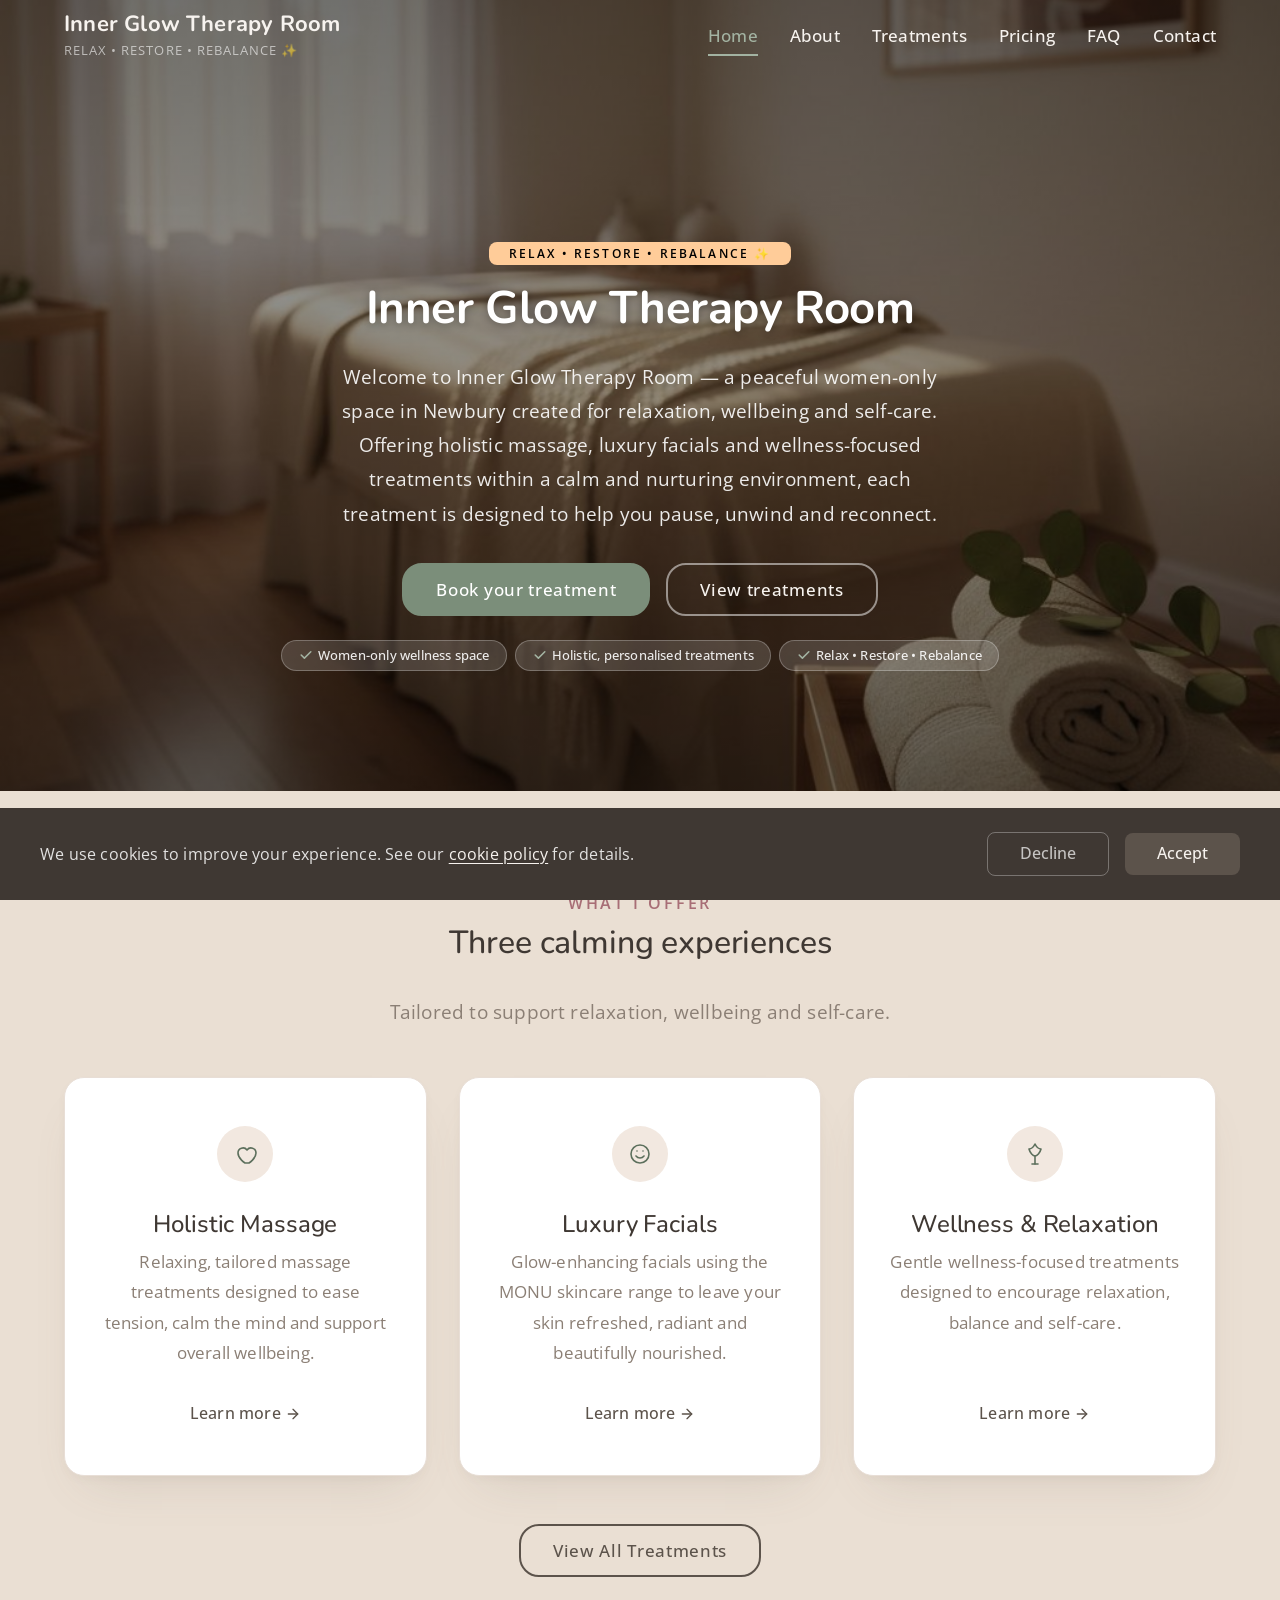
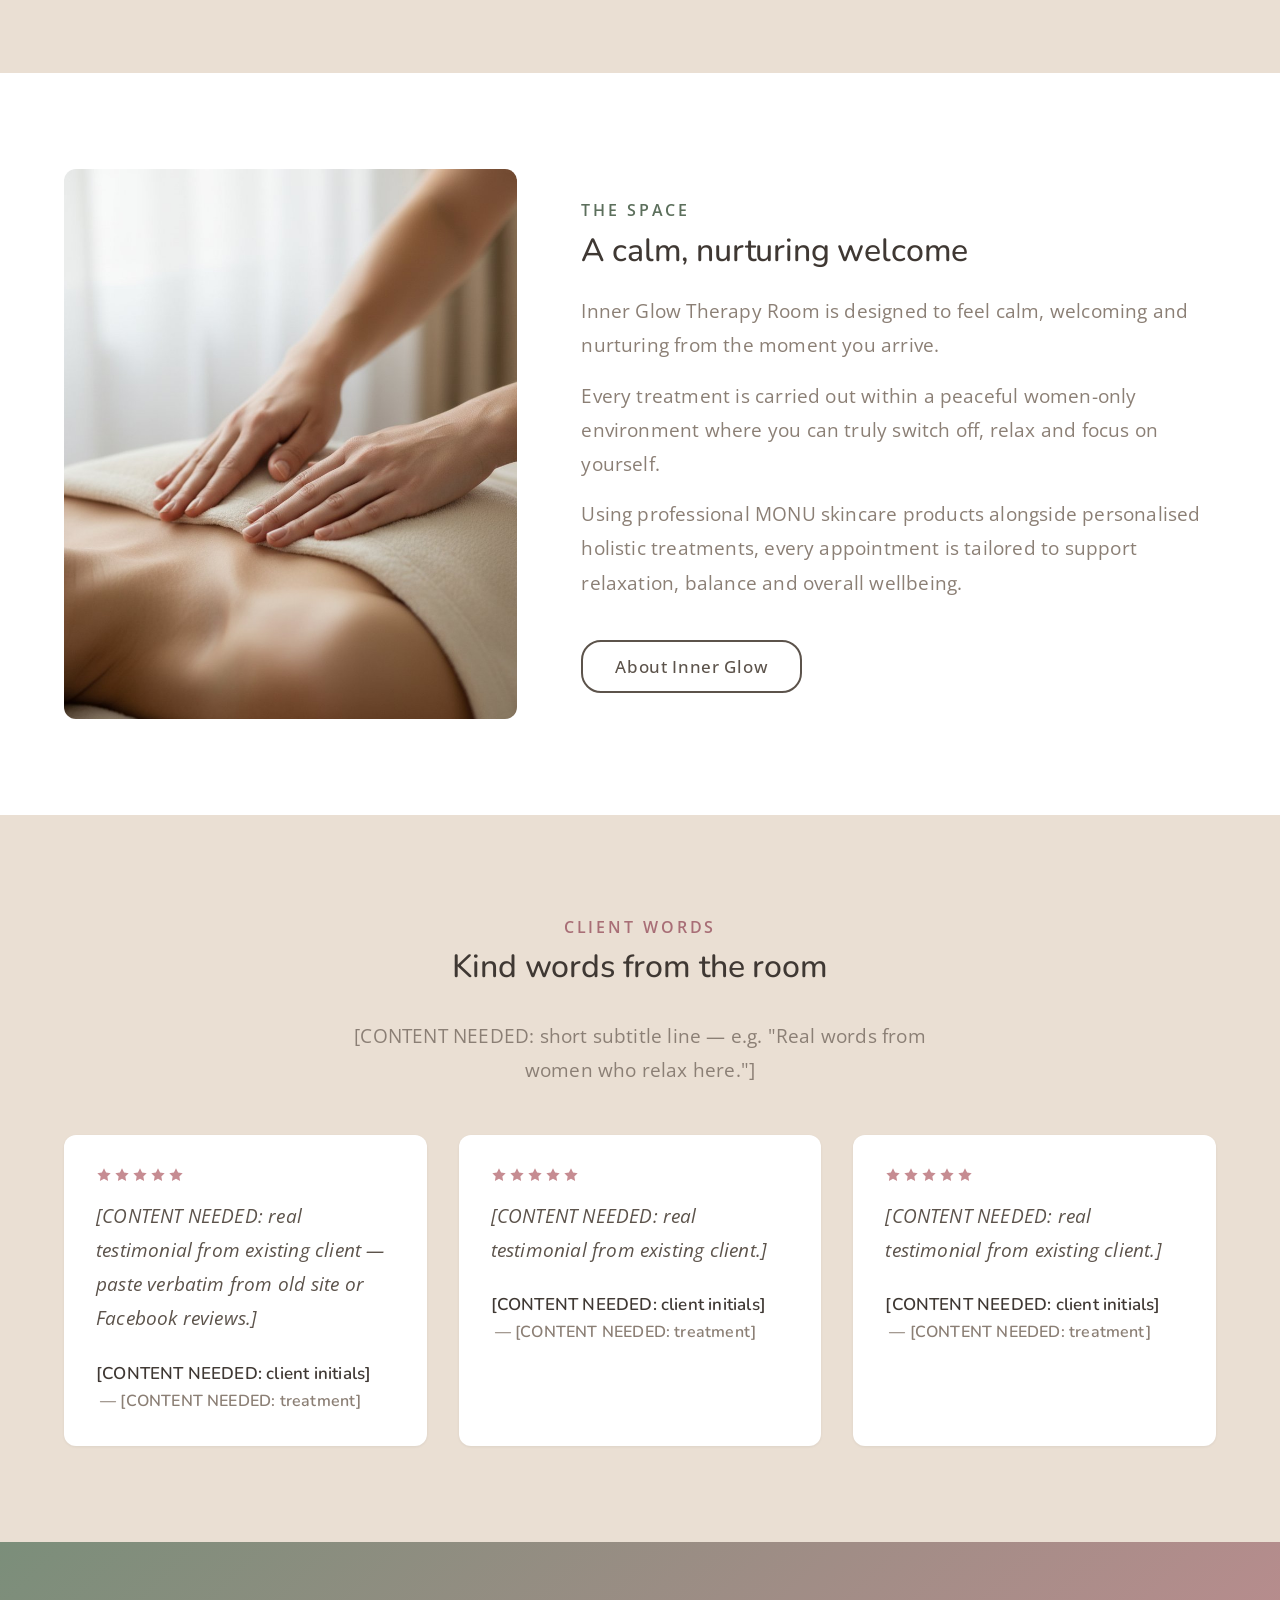
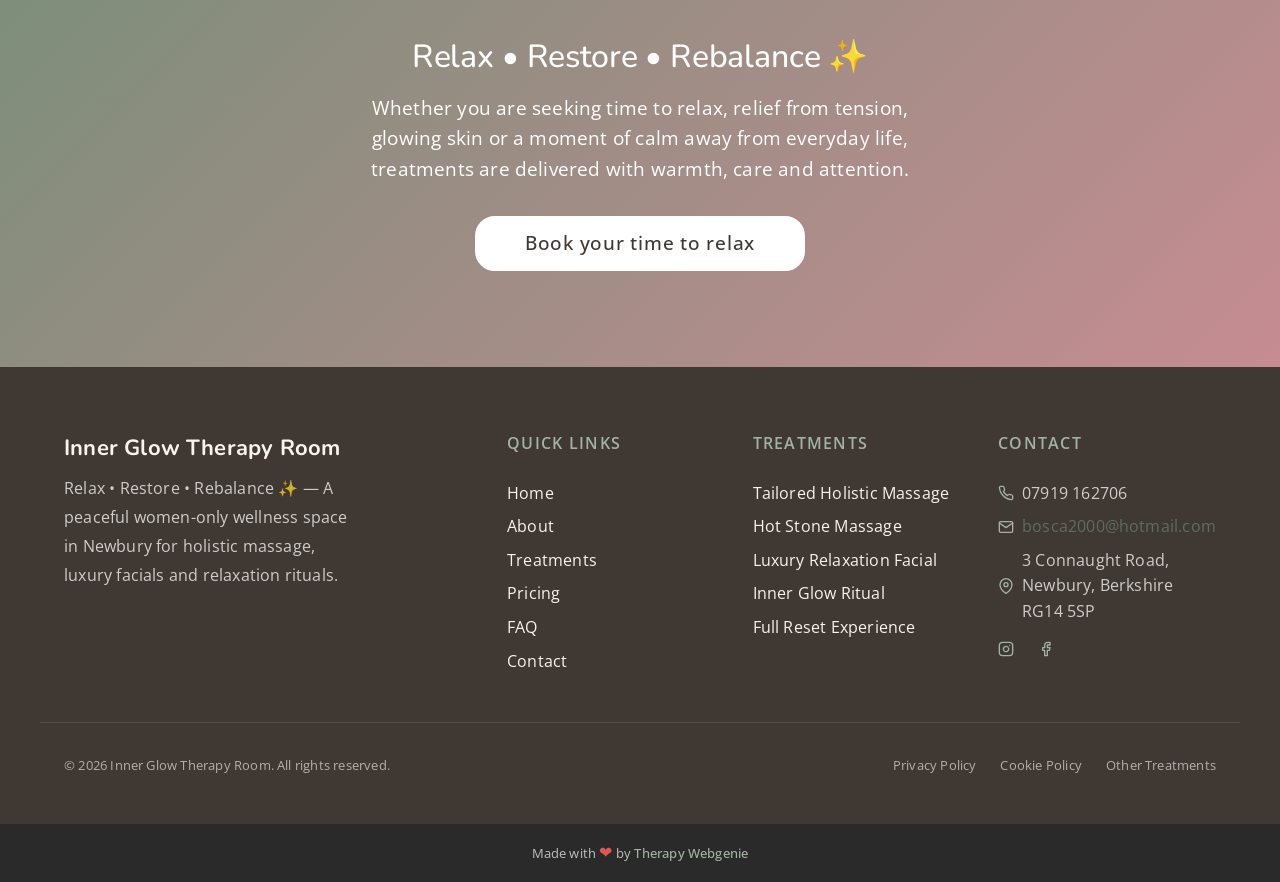
==== index.html @ 9a3a23dc "SEO: real favicon (96px) + Google search-thumbnail signals - images/favicon.png + apple-touch-icon.p" ====
<!DOCTYPE html>
<html lang="en">
<head>
  <meta charset="UTF-8">
  <meta name="viewport" content="width=device-width, initial-scale=1.0">
  <meta name="description" content="Inner Glow Therapy Room — a peaceful women-only space in Newbury for holistic massage, luxury facials and wellness-focused treatments. Relax • Restore • Rebalance.">
  <meta name="robots" content="max-image-preview:large">
  <meta name="author" content="Inner Glow Therapy Room">
  <title>Inner Glow Therapy Room — Newbury</title>
  <link rel="canonical" href="https://innerglowtherapyroom.com/">
  <meta property="og:type" content="website">
  <meta property="og:url" content="https://innerglowtherapyroom.com/">
  <meta property="og:title" content="Inner Glow Therapy Room — Newbury">
  <meta property="og:description" content="A peaceful women-only space in Newbury for holistic massage, luxury facials and wellness-focused treatments.">
  <meta property="og:image" content="https://innerglowtherapyroom.com/images/about-portrait.jpg">
  <meta name="twitter:card" content="summary_large_image">
  <meta name="twitter:title" content="Inner Glow Therapy Room — Newbury">
  <meta name="twitter:description" content="A peaceful women-only space in Newbury for holistic massage, luxury facials and wellness-focused treatments.">
  <meta name="twitter:image" content="https://innerglowtherapyroom.com/images/about-portrait.jpg">
  <link rel="preconnect" href="https://fonts.googleapis.com">
  <link rel="preconnect" href="https://fonts.gstatic.com" crossorigin>
  <link rel="icon" href="images/favicon.png" type="image/png" sizes="96x96">
  <link rel="apple-touch-icon" href="images/apple-touch-icon.png">
  <link rel="stylesheet" href="css/base.css">
  <link rel="stylesheet" href="css/components.css">
  <link rel="stylesheet" href="css/theme.css">
  <!-- PROFILE:schema -->
  <script type="application/ld+json">
  {
    "@context": "https://schema.org",
    "@type": "LocalBusiness",
    "name": "Inner Glow Therapy Room",
    "description": "A peaceful women-only space in Newbury for holistic massage, luxury facials and wellness-focused treatments.",
    "url": "https://innerglowtherapyroom.com",
    "telephone": "07919162706",
    "email": "bosca2000@hotmail.com",
    "address": {
      "@type": "PostalAddress",
      "streetAddress": "3 Connaught Road",
      "addressLocality": "Newbury",
      "addressRegion": "Berkshire",
      "postalCode": "RG14 5SP",
      "addressCountry": "GB"
    },
    "openingHours": [
      "Tu 16:00-20:00",
      "Th 09:15-20:00",
      "Fr 09:15-16:00",
      "Sa 09:30-17:00"
    ],
    "image": "https://innerglowtherapyroom.com/images/hero.jpg",
    "priceRange": "£££"
  }
  </script>
  <!-- /PROFILE:schema -->
  <script type="application/ld+json">
  {
    "@context": "https://schema.org",
    "@type": "WebPage",
    "url": "https://innerglowtherapyroom.com/",
    "primaryImageOfPage": {
      "@type": "ImageObject",
      "contentUrl": "https://innerglowtherapyroom.com/images/about-portrait.jpg",
      "width": 896,
      "height": 1200,
      "caption": "Josie, Massage Therapist"
    },
    "mainEntity": {
      "@type": "Person",
      "name": "Josie",
      "jobTitle": "Massage Therapist",
      "image": "https://innerglowtherapyroom.com/images/about-portrait.jpg",
      "worksFor": {
        "@type": "LocalBusiness",
        "name": "Inner Glow Therapy Room",
        "url": "https://innerglowtherapyroom.com"
      }
    }
  }
  </script>
</head>
<body>
  <a href="#main" class="skip-link">Skip to main content</a>
  <!-- SECTION: nav -->
  <nav class="nav nav--transparent nav--transparent-dark" style="--nav-transparent-bg: transparent; border-bottom: none;" role="navigation" aria-label="Main navigation">
    <div class="container nav__inner">
      <a href="index.html" class="nav__brand">
        <!-- PROFILE:logo --><!-- /PROFILE:logo -->
        <span class="nav__name"><!-- PROFILE:site_title -->Inner Glow Therapy Room<!-- /PROFILE:site_title --></span>
        <span class="nav__title"><!-- PROFILE:site_slogan -->Relax • Restore • Rebalance ✨<!-- /PROFILE:site_slogan --></span>
      </a>
      <div class="nav__links">
        <a href="index.html" class="nav__link nav__link--active">Home</a>
        <a href="about.html" class="nav__link">About</a>
        <a href="treatments.html" class="nav__link">Treatments</a>
        <a href="pricing.html" class="nav__link">Pricing</a>
        <a href="faq.html" class="nav__link">FAQ</a>
        <a href="contact.html" class="nav__link">Contact</a>
      </div>
      <button class="nav__toggle" aria-label="Toggle menu" aria-expanded="false" aria-controls="mobile-menu">
        <span class="nav__toggle-bar"></span>
        <span class="nav__toggle-bar"></span>
        <span class="nav__toggle-bar"></span>
      </button>
    </div>
    <div class="nav__mobile" id="mobile-menu" role="menu">
      <a href="index.html" class="nav__link nav__link--active" role="menuitem">Home</a>
      <a href="about.html" class="nav__link" role="menuitem">About</a>
      <a href="treatments.html" class="nav__link" role="menuitem">Treatments</a>
      <a href="pricing.html" class="nav__link" role="menuitem">Pricing</a>
      <a href="faq.html" class="nav__link" role="menuitem">FAQ</a>
      <a href="contact.html" class="nav__link" role="menuitem">Contact</a>
    </div>
  </nav>
  <!-- /SECTION: nav -->
  <!-- Compact scroll header -->
  <div class="nav-scroll" aria-hidden="true">
    <div class="container nav-scroll__inner">
      <div class="nav-scroll__brand">
        <span class="nav-scroll__name"><!-- PROFILE:site_title -->Inner Glow Therapy Room<!-- /PROFILE:site_title --></span>
        <span class="nav-scroll__title"><!-- PROFILE:site_slogan -->Relax • Restore • Rebalance ✨<!-- /PROFILE:site_slogan --></span>
      </div>
      <div class="nav-scroll__right">
        <a href="tel:07919162706" class="nav-scroll__phone">
          <svg xmlns="http://www.w3.org/2000/svg" viewBox="0 0 24 24" fill="none" stroke="currentColor" stroke-width="2" stroke-linecap="round" stroke-linejoin="round"><path d="M22 16.92v3a2 2 0 0 1-2.18 2 19.79 19.79 0 0 1-8.63-3.07 19.5 19.5 0 0 1-6-6 19.79 19.79 0 0 1-3.07-8.67A2 2 0 0 1 4.11 2h3a2 2 0 0 1 2 1.72c.127.96.361 1.903.7 2.81a2 2 0 0 1-.45 2.11L8.09 9.91a16 16 0 0 0 6 6l1.27-1.27a2 2 0 0 1 2.11-.45c.907.339 1.85.573 2.81.7A2 2 0 0 1 22 16.92z"></path></svg>
          07919 162706
        </a>
        <a href="tel:07919162706" class="nav-scroll__phone-icon" aria-label="Call Inner Glow Therapy Room">
          <svg xmlns="http://www.w3.org/2000/svg" viewBox="0 0 24 24" fill="none" stroke="currentColor" stroke-width="2" stroke-linecap="round" stroke-linejoin="round"><path d="M22 16.92v3a2 2 0 0 1-2.18 2 19.79 19.79 0 0 1-8.63-3.07 19.5 19.5 0 0 1-6-6 19.79 19.79 0 0 1-3.07-8.67A2 2 0 0 1 4.11 2h3a2 2 0 0 1 2 1.72c.127.96.361 1.903.7 2.81a2 2 0 0 1-.45 2.11L8.09 9.91a16 16 0 0 0 6 6l1.27-1.27a2 2 0 0 1 2.11-.45c.907.339 1.85.573 2.81.7A2 2 0 0 1 22 16.92z"></path></svg>
        </a>
        <button class="nav-scroll__toggle" aria-label="Toggle menu">
          <span class="nav-scroll__toggle-bar"></span>
          <span class="nav-scroll__toggle-bar"></span>
          <span class="nav-scroll__toggle-bar"></span>
        </button>
      </div>
    </div>
  </div>
  <main id="main">
    <!-- SECTION: hero -->
    <section class="hero hero--image" style="background-image: url('images/hero.jpg');">
      <div class="container hero__inner">
        <div class="hero__content">
          <span class="hero__label">Relax • Restore • Rebalance ✨</span>
          <h1 class="hero__heading">Inner Glow Therapy Room</h1>
          <p class="hero__text">Welcome to Inner Glow Therapy Room — a peaceful women-only space in Newbury created for relaxation, wellbeing and self-care. Offering holistic massage, luxury facials and wellness-focused treatments within a calm and nurturing environment, each treatment is designed to help you pause, unwind and reconnect.</p>
          <div class="hero__actions">
            <a href="contact.html" class="btn btn--primary">Book your treatment</a>
            <a href="treatments.html" class="btn btn--secondary">View treatments</a>
          </div>
          <ul class="hero__ticks">
            <li><svg xmlns="http://www.w3.org/2000/svg" viewBox="0 0 20 20" fill="currentColor"><path fill-rule="evenodd" d="M16.707 5.293a1 1 0 010 1.414l-8 8a1 1 0 01-1.414 0l-4-4a1 1 0 011.414-1.414L8 12.586l7.293-7.293a1 1 0 011.414 0z" clip-rule="evenodd"/></svg> Women-only wellness space</li>
            <li><svg xmlns="http://www.w3.org/2000/svg" viewBox="0 0 20 20" fill="currentColor"><path fill-rule="evenodd" d="M16.707 5.293a1 1 0 010 1.414l-8 8a1 1 0 01-1.414 0l-4-4a1 1 0 011.414-1.414L8 12.586l7.293-7.293a1 1 0 011.414 0z" clip-rule="evenodd"/></svg> Holistic, personalised treatments</li>
            <li><svg xmlns="http://www.w3.org/2000/svg" viewBox="0 0 20 20" fill="currentColor"><path fill-rule="evenodd" d="M16.707 5.293a1 1 0 010 1.414l-8 8a1 1 0 01-1.414 0l-4-4a1 1 0 011.414-1.414L8 12.586l7.293-7.293a1 1 0 011.414 0z" clip-rule="evenodd"/></svg> Relax • Restore • Rebalance</li>
          </ul>
        </div>
      </div>
    </section>
    <!-- /SECTION: hero -->
    <!-- SECTION: services-overview -->
    <section class="section section--alt reveal">
      <div class="container text-center">
        <span class="section-label">What I Offer</span>
        <h2>Three calming experiences</h2>
        <p class="section-subtitle">Tailored to support relaxation, wellbeing and self-care.</p>
      </div>
      <div class="container grid grid--3">
        <a href="treatments.html#service-massage" class="card card--service">
          <div class="card__icon">
            <svg xmlns="http://www.w3.org/2000/svg" viewBox="0 0 24 24" fill="none" stroke="currentColor" stroke-width="1.6" stroke-linecap="round" stroke-linejoin="round"><path d="M12 21s-7-4.35-7-10a5 5 0 0 1 9-3 5 5 0 0 1 9 3c0 5.65-7 10-7 10z"/></svg>
          </div>
          <h3 class="card__title">Holistic Massage</h3>
          <p class="card__text">Relaxing, tailored massage treatments designed to ease tension, calm the mind and support overall wellbeing.</p>
          <span class="card__link">Learn more <svg xmlns="http://www.w3.org/2000/svg" viewBox="0 0 24 24" fill="none" stroke="currentColor" stroke-width="2" stroke-linecap="round" stroke-linejoin="round" width="16" height="16"><line x1="5" y1="12" x2="19" y2="12"></line><polyline points="12 5 19 12 12 19"></polyline></svg></span>
        </a>
        <a href="treatments.html#service-facials" class="card card--service">
          <div class="card__icon">
            <svg xmlns="http://www.w3.org/2000/svg" viewBox="0 0 24 24" fill="none" stroke="currentColor" stroke-width="1.6" stroke-linecap="round" stroke-linejoin="round"><circle cx="12" cy="12" r="9"/><path d="M8 14s1.5 2 4 2 4-2 4-2"/><line x1="9" y1="9" x2="9.01" y2="9"/><line x1="15" y1="9" x2="15.01" y2="9"/></svg>
          </div>
          <h3 class="card__title">Luxury Facials</h3>
          <p class="card__text">Glow-enhancing facials using the MONU skincare range to leave your skin refreshed, radiant and beautifully nourished.</p>
          <span class="card__link">Learn more <svg xmlns="http://www.w3.org/2000/svg" viewBox="0 0 24 24" fill="none" stroke="currentColor" stroke-width="2" stroke-linecap="round" stroke-linejoin="round" width="16" height="16"><line x1="5" y1="12" x2="19" y2="12"></line><polyline points="12 5 19 12 12 19"></polyline></svg></span>
        </a>
        <a href="treatments.html#service-wellness" class="card card--service">
          <div class="card__icon">
            <svg xmlns="http://www.w3.org/2000/svg" viewBox="0 0 24 24" fill="none" stroke="currentColor" stroke-width="1.6" stroke-linecap="round" stroke-linejoin="round"><path d="M12 2c1.5 3 4 5 6 5-1 4-4 7-6 7s-5-3-6-7c2 0 4.5-2 6-5z"/><path d="M12 14v8"/><path d="M9 22h6"/></svg>
          </div>
          <h3 class="card__title">Wellness &amp; Relaxation</h3>
          <p class="card__text">Gentle wellness-focused treatments designed to encourage relaxation, balance and self-care.</p>
          <span class="card__link">Learn more <svg xmlns="http://www.w3.org/2000/svg" viewBox="0 0 24 24" fill="none" stroke="currentColor" stroke-width="2" stroke-linecap="round" stroke-linejoin="round" width="16" height="16"><line x1="5" y1="12" x2="19" y2="12"></line><polyline points="12 5 19 12 12 19"></polyline></svg></span>
        </a>
      </div>
      <div class="container text-center section-footer">
        <a href="treatments.html" class="btn btn--secondary">View All Treatments</a>
      </div>
    </section>
    <!-- /SECTION: services-overview -->
    <!-- SECTION: intro -->
    <section class="section reveal">
      <div class="container intro__inner">
        <div class="intro__image-wrap" style="background-image: url('images/home-portrait.jpg');" role="img" aria-label="Josie, founder of Inner Glow Therapy Room">
        </div>
        <div class="intro__text">
          <span class="section-label">The Space</span>
          <h2>A calm, nurturing welcome</h2>
          <p>Inner Glow Therapy Room is designed to feel calm, welcoming and nurturing from the moment you arrive.</p>
          <p>Every treatment is carried out within a peaceful women-only environment where you can truly switch off, relax and focus on yourself.</p>
          <p>Using professional MONU skincare products alongside personalised holistic treatments, every appointment is tailored to support relaxation, balance and overall wellbeing.</p>
          <a href="about.html" class="btn btn--secondary">About Inner Glow</a>
        </div>
      </div>
    </section>
    <!-- /SECTION: intro -->
    <!-- SECTION: testimonials -->
    <section class="section section--alt">
      <div class="container text-center">
        <span class="section-label">Client Words</span>
        <h2>Kind words from the room</h2>
        <p class="section-subtitle">[CONTENT NEEDED: short subtitle line — e.g. "Real words from women who relax here."]</p>
      </div>
      <div class="container grid grid--3">
        <div class="testimonial testimonial--card">
          <div class="testimonial__stars">
            <svg viewBox="0 0 24 24"><path d="M12 2l3.09 6.26L22 9.27l-5 4.87 1.18 6.88L12 17.77l-6.18 3.25L7 14.14 2 9.27l6.91-1.01L12 2z"/></svg>
            <svg viewBox="0 0 24 24"><path d="M12 2l3.09 6.26L22 9.27l-5 4.87 1.18 6.88L12 17.77l-6.18 3.25L7 14.14 2 9.27l6.91-1.01L12 2z"/></svg>
            <svg viewBox="0 0 24 24"><path d="M12 2l3.09 6.26L22 9.27l-5 4.87 1.18 6.88L12 17.77l-6.18 3.25L7 14.14 2 9.27l6.91-1.01L12 2z"/></svg>
            <svg viewBox="0 0 24 24"><path d="M12 2l3.09 6.26L22 9.27l-5 4.87 1.18 6.88L12 17.77l-6.18 3.25L7 14.14 2 9.27l6.91-1.01L12 2z"/></svg>
            <svg viewBox="0 0 24 24"><path d="M12 2l3.09 6.26L22 9.27l-5 4.87 1.18 6.88L12 17.77l-6.18 3.25L7 14.14 2 9.27l6.91-1.01L12 2z"/></svg>
          </div>
          <p class="testimonial__quote">[CONTENT NEEDED: real testimonial from existing client — paste verbatim from old site or Facebook reviews.]</p>
          <p class="testimonial__author">[CONTENT NEEDED: client initials] <span class="testimonial__detail" style="display:inline; margin-left: 0.25em;">&mdash; [CONTENT NEEDED: treatment]</span></p>
        </div>
        <div class="testimonial testimonial--card">
          <div class="testimonial__stars">
            <svg viewBox="0 0 24 24"><path d="M12 2l3.09 6.26L22 9.27l-5 4.87 1.18 6.88L12 17.77l-6.18 3.25L7 14.14 2 9.27l6.91-1.01L12 2z"/></svg>
            <svg viewBox="0 0 24 24"><path d="M12 2l3.09 6.26L22 9.27l-5 4.87 1.18 6.88L12 17.77l-6.18 3.25L7 14.14 2 9.27l6.91-1.01L12 2z"/></svg>
            <svg viewBox="0 0 24 24"><path d="M12 2l3.09 6.26L22 9.27l-5 4.87 1.18 6.88L12 17.77l-6.18 3.25L7 14.14 2 9.27l6.91-1.01L12 2z"/></svg>
            <svg viewBox="0 0 24 24"><path d="M12 2l3.09 6.26L22 9.27l-5 4.87 1.18 6.88L12 17.77l-6.18 3.25L7 14.14 2 9.27l6.91-1.01L12 2z"/></svg>
            <svg viewBox="0 0 24 24"><path d="M12 2l3.09 6.26L22 9.27l-5 4.87 1.18 6.88L12 17.77l-6.18 3.25L7 14.14 2 9.27l6.91-1.01L12 2z"/></svg>
          </div>
          <p class="testimonial__quote">[CONTENT NEEDED: real testimonial from existing client.]</p>
          <p class="testimonial__author">[CONTENT NEEDED: client initials] <span class="testimonial__detail" style="display:inline; margin-left: 0.25em;">&mdash; [CONTENT NEEDED: treatment]</span></p>
        </div>
        <div class="testimonial testimonial--card">
          <div class="testimonial__stars">
            <svg viewBox="0 0 24 24"><path d="M12 2l3.09 6.26L22 9.27l-5 4.87 1.18 6.88L12 17.77l-6.18 3.25L7 14.14 2 9.27l6.91-1.01L12 2z"/></svg>
            <svg viewBox="0 0 24 24"><path d="M12 2l3.09 6.26L22 9.27l-5 4.87 1.18 6.88L12 17.77l-6.18 3.25L7 14.14 2 9.27l6.91-1.01L12 2z"/></svg>
            <svg viewBox="0 0 24 24"><path d="M12 2l3.09 6.26L22 9.27l-5 4.87 1.18 6.88L12 17.77l-6.18 3.25L7 14.14 2 9.27l6.91-1.01L12 2z"/></svg>
            <svg viewBox="0 0 24 24"><path d="M12 2l3.09 6.26L22 9.27l-5 4.87 1.18 6.88L12 17.77l-6.18 3.25L7 14.14 2 9.27l6.91-1.01L12 2z"/></svg>
            <svg viewBox="0 0 24 24"><path d="M12 2l3.09 6.26L22 9.27l-5 4.87 1.18 6.88L12 17.77l-6.18 3.25L7 14.14 2 9.27l6.91-1.01L12 2z"/></svg>
          </div>
          <p class="testimonial__quote">[CONTENT NEEDED: real testimonial from existing client.]</p>
          <p class="testimonial__author">[CONTENT NEEDED: client initials] <span class="testimonial__detail" style="display:inline; margin-left: 0.25em;">&mdash; [CONTENT NEEDED: treatment]</span></p>
        </div>
      </div>
    </section>
    <!-- /SECTION: testimonials -->
    <!-- SECTION: cta -->
    <section class="section cta-banner">
      <div class="container text-center">
        <h2>Relax • Restore • Rebalance ✨</h2>
        <p>Whether you are seeking time to relax, relief from tension, glowing skin or a moment of calm away from everyday life, treatments are delivered with warmth, care and attention.</p>
        <a href="contact.html" class="btn btn--accent">Book your time to relax</a>
      </div>
    </section>
    <!-- /SECTION: cta -->
  </main>
  <!-- SECTION: footer -->
  <footer class="footer">
    <div class="container footer__inner">
      <div class="footer__brand">
        <p class="footer__brand-name">Inner Glow Therapy Room</p>
        <p class="footer__brand-text">Relax • Restore • Rebalance ✨ — A peaceful women-only wellness space in Newbury for holistic massage, luxury facials and relaxation rituals.</p>
      </div>
      <div class="footer__col">
        <p class="footer__heading">Quick Links</p>
        <div class="footer__links">
          <a href="index.html" class="footer__link">Home</a>
          <a href="about.html" class="footer__link">About</a>
          <a href="treatments.html" class="footer__link">Treatments</a>
          <a href="pricing.html" class="footer__link">Pricing</a>
          <a href="faq.html" class="footer__link">FAQ</a>
          <a href="contact.html" class="footer__link">Contact</a>
        </div>
      </div>
      <div class="footer__col">
        <p class="footer__heading">Treatments</p>
        <div class="footer__links">
          <a href="treatments.html#service-massage" class="footer__link">Tailored Holistic Massage</a>
          <a href="treatments.html#service-massage" class="footer__link">Hot Stone Massage</a>
          <a href="treatments.html#service-facials" class="footer__link">Luxury Relaxation Facial</a>
          <a href="treatments.html#service-wellness" class="footer__link">Inner Glow Ritual</a>
          <a href="treatments.html#service-wellness" class="footer__link">Full Reset Experience</a>
        </div>
      </div>
      <div class="footer__col">
        <p class="footer__heading">Contact</p>
        <div class="footer__contact-item">
          <svg xmlns="http://www.w3.org/2000/svg" viewBox="0 0 24 24" fill="none" stroke="currentColor" stroke-width="2" stroke-linecap="round" stroke-linejoin="round"><path d="M22 16.92v3a2 2 0 0 1-2.18 2 19.79 19.79 0 0 1-8.63-3.07 19.5 19.5 0 0 1-6-6 19.79 19.79 0 0 1-3.07-8.67A2 2 0 0 1 4.11 2h3a2 2 0 0 1 2 1.72 12.84 12.84 0 0 0 .7 2.81 2 2 0 0 1-.45 2.11L8.09 9.91a16 16 0 0 0 6 6l1.27-1.27a2 2 0 0 1 2.11-.45 12.84 12.84 0 0 0 2.81.7A2 2 0 0 1 22 16.92z"></path></svg>
          <!-- PROFILE:phone_landline --><span>07919 162706</span><!-- /PROFILE:phone_landline -->
        </div>
        <div class="footer__contact-item">
          <svg xmlns="http://www.w3.org/2000/svg" viewBox="0 0 24 24" fill="none" stroke="currentColor" stroke-width="2" stroke-linecap="round" stroke-linejoin="round"><path d="M4 4h16c1.1 0 2 .9 2 2v12c0 1.1-.9 2-2 2H4c-1.1 0-2-.9-2-2V6c0-1.1.9-2 2-2z"></path><polyline points="22,6 12,13 2,6"></polyline></svg>
          <!-- PROFILE:email --><a href="mailto:bosca2000@hotmail.com">bosca2000@hotmail.com</a><!-- /PROFILE:email -->
        </div>
        <div class="footer__contact-item">
          <svg xmlns="http://www.w3.org/2000/svg" viewBox="0 0 24 24" fill="none" stroke="currentColor" stroke-width="2" stroke-linecap="round" stroke-linejoin="round"><path d="M21 10c0 7-9 13-9 13s-9-6-9-13a9 9 0 0 1 18 0z"></path><circle cx="12" cy="10" r="3"></circle></svg>
          <!-- PROFILE:address --><span>3 Connaught Road, Newbury, Berkshire RG14 5SP</span><!-- /PROFILE:address -->
        </div>
        <div class="footer__contact-item" style="margin-top: var(--space-md);">
          <a href="https://www.instagram.com/innerglowtherapyroom" target="_blank" rel="noopener" aria-label="Inner Glow Therapy Room on Instagram" style="display:inline-flex; margin-right: var(--space-md);">
            <svg xmlns="http://www.w3.org/2000/svg" width="22" height="22" viewBox="0 0 24 24" fill="none" stroke="currentColor" stroke-width="2" stroke-linecap="round" stroke-linejoin="round"><rect x="2" y="2" width="20" height="20" rx="5" ry="5"></rect><path d="M16 11.37A4 4 0 1 1 12.63 8 4 4 0 0 1 16 11.37z"></path><line x1="17.5" y1="6.5" x2="17.51" y2="6.5"></line></svg>
          </a>
          <a href="https://www.facebook.com/" target="_blank" rel="noopener" aria-label="Inner Glow Therapy Room on Facebook" style="display:inline-flex;">
            <svg xmlns="http://www.w3.org/2000/svg" width="22" height="22" viewBox="0 0 24 24" fill="none" stroke="currentColor" stroke-width="2" stroke-linecap="round" stroke-linejoin="round"><path d="M18 2h-3a5 5 0 0 0-5 5v3H7v4h3v8h4v-8h3l1-4h-4V7a1 1 0 0 1 1-1h3z"></path></svg>
          </a>
        </div>
      </div>
    </div>
    <div class="container footer__bottom">
      <p class="footer__copyright">&copy; <script>document.write(new Date().getFullYear())</script> Inner Glow Therapy Room. All rights reserved.</p>
      <div class="footer__legal">
        <a href="privacy.html">Privacy Policy</a>
        <a href="cookies-policy.html">Cookie Policy</a>
        <a href="other-treatments.html">Other Treatments</a>
      </div>
    </div>
  </footer>
  <!-- /SECTION: footer -->
  <div class="site-credit">
    <p>Made with <span class="site-credit__heart" aria-label="love">&#10084;</span> by <a href="https://www.therapywebgenie.com" target="_blank" rel="noopener">Therapy Webgenie</a></p>
  </div>
  <!-- Cookie Consent -->
  <div class="cookie-banner" role="dialog" aria-label="Cookie consent">
    <div class="cookie-banner__inner">
      <p class="cookie-banner__text">We use cookies to improve your experience. See our <a href="cookies-policy.html">cookie policy</a> for details.</p>
      <div class="cookie-banner__buttons"><button class="cookie-banner__accept">Accept</button><button class="cookie-banner__decline">Decline</button></div>
    </div>
  </div>
  <!-- Back to Top -->
  <button class="back-to-top" aria-label="Back to top">
    <svg xmlns="http://www.w3.org/2000/svg" viewBox="0 0 24 24" fill="none" stroke="currentColor" stroke-width="2" stroke-linecap="round" stroke-linejoin="round"><polyline points="18 15 12 9 6 15"></polyline></svg>
  </button>
  <script src="js/main.js"></script>
</body>
</html>
---- css/base.css ----
/* =============================================
   BASE STYLES
   Reset, Custom Properties, Typography, Layout
   Theme colours & fonts are in theme.css
   ============================================= */

/* --- Custom Properties (non-theme) --- */
:root {
  --text-xs: 0.8125rem;
  --text-sm: 1rem;
  --text-base: 1.0625rem;
  --text-md: 1.1875rem;
  --text-lg: 1.375rem;
  --text-xl: 1.625rem;
  --text-2xl: 2rem;
  --text-3xl: 2.375rem;
  --text-4xl: 3rem;

  /* Heading sizes (overridable per font pairing in theme.css) */
  --text-h1: var(--text-3xl);          /* mobile: 38px */
  --text-h1-desktop: var(--text-4xl);  /* desktop: 48px */
  --text-h2: var(--text-2xl);          /* mobile: 32px */
  --text-h2-desktop: var(--text-3xl);  /* desktop: 38px */
  --text-h3: var(--text-xl);           /* mobile: 26px */
  --text-h3-desktop: 1.75rem;          /* desktop: 28px */

  --font-weight-normal: 400;
  --font-weight-medium: 500;
  --font-weight-semibold: 600;
  --font-weight-bold: 700;

  --line-height-tight: 1.2;
  --line-height-normal: 1.6;
  --line-height-relaxed: 1.8;

  /* Spacing */
  --space-xs: 0.25rem;
  --space-sm: 0.5rem;
  --space-md: 1rem;
  --space-lg: 1.5rem;
  --space-xl: 2rem;
  --space-2xl: 3rem;
  --space-3xl: 4rem;
  --space-4xl: 6rem;
  --space-5xl: 8rem;

  /* Layout */
  --container-max: 1200px;
  --container-narrow: 800px;
  --container-wide: 1400px;

  /* Border Radius */
  --radius-sm: 4px;
  --radius-md: 8px;
  --radius-lg: 12px;
  --radius-xl: 20px;
  --radius-full: 9999px;

  /* Shadows */
  --shadow-sm: 0 1px 3px rgba(0, 0, 0, 0.06);
  --shadow-md: 0 4px 12px rgba(0, 0, 0, 0.08);
  --shadow-lg: 0 8px 30px rgba(0, 0, 0, 0.1);
  --shadow-xl: 0 12px 40px rgba(0, 0, 0, 0.12);

  /* Transitions */
  --transition-fast: 150ms ease;
  --transition-base: 250ms ease;
  --transition-normal: 300ms ease;
  --transition-slow: 400ms ease;

  /* === v1.5 Aesthetic dials ===
     Per-site theme.css overrides these to flip a site's visual aesthetic
     (sharp / soft / brutalist / luxe / editorial). Defaults preserve the
     current "soft modern" look so existing sites are unchanged.
     Pills always read --aesthetic-radius-pill (fixed 999px) so they
     stay pill-shaped regardless of the dial. */
  --aesthetic-radius:        14px;
  --aesthetic-radius-pill:   999px;
  --aesthetic-shadow-card:   0 1px 3px rgba(0, 0, 0, 0.04), 0 4px 16px rgba(0, 0, 0, 0.06);
  --aesthetic-border-width:  1px;
}

/* --- Reset --- */
*,
*::before,
*::after {
  box-sizing: border-box;
  margin: 0;
  padding: 0;
}

html {
  font-size: 100%;
  scroll-behavior: smooth;
  -webkit-text-size-adjust: 100%;
}

body {
  font-family: var(--font-body);
  font-size: var(--text-md);
  font-weight: var(--font-weight-normal);
  line-height: var(--line-height-normal);
  color: var(--color-text);
  background-color: var(--color-bg);
  -webkit-font-smoothing: antialiased;
  -moz-osx-font-smoothing: grayscale;
}

img,
picture,
video {
  display: block;
  max-width: 100%;
  height: auto;
}

svg {
  display: block;
}

input,
button,
textarea,
select {
  font: inherit;
  color: inherit;
}

button {
  cursor: pointer;
  border: none;
  background: none;
}

a {
  color: inherit;
  text-decoration: none;
}

ul,
ol {
  list-style: none;
}

h1, h2, h3, h4, h5, h6 {
  font-family: var(--font-heading);
  color: var(--color-text-heading);
  line-height: var(--line-height-tight);
  font-weight: var(--font-weight-bold);
  margin-bottom: var(--space-md);
}

/* --- Typography --- */
h1 {
  font-size: var(--text-h1);
}

h2 {
  font-size: var(--text-h2);
  margin-bottom: var(--space-xl);
}

h3 {
  font-size: var(--text-h3);
}

h4 {
  font-size: var(--text-lg);
}

h5 {
  font-size: var(--text-md);
}

h6 {
  font-size: var(--text-base);
}

p {
  margin-bottom: var(--space-md);
}

p:last-child:not(.section-subtitle) {
  margin-bottom: 0;
}

strong {
  font-weight: var(--font-weight-semibold);
}

/* --- Layout Utilities --- */
.container {
  width: 100%;
  max-width: var(--container-max);
  margin-left: auto;
  margin-right: auto;
  padding-left: var(--space-lg);
  padding-right: var(--space-lg);
}

.container--narrow {
  max-width: var(--container-narrow);
}

.section {
  padding-top: var(--space-3xl);
  padding-bottom: var(--space-3xl);
}

.section--alt {
  background-color: var(--color-bg-alt);
}

/* Icons inside alt sections: swap bg-alt → surface so they remain visible */
.section--alt .card__icon,
.section--alt .icon-box__icon,
.section--alt .contact-info__icon,
.section--alt .service-detail__icon {
  background-color: var(--color-surface);
}

.section--dark {
  background-color: var(--color-bg-dark);
  color: var(--color-text-inverse);
}

.section--dark h2,
.section--dark h3,
.section--dark h4 {
  color: var(--color-text-inverse);
}

/* Grid */
.grid {
  display: grid;
  gap: var(--space-xl);
}

.grid--2 {
  grid-template-columns: 1fr;
}

.grid--3 {
  grid-template-columns: 1fr;
}

/* --- Buttons --- */
.btn {
  display: inline-flex;
  align-items: center;
  justify-content: center;
  gap: var(--space-sm);
  padding: var(--space-md) var(--space-xl);
  font-family: var(--font-body);
  font-size: var(--text-base);
  font-weight: var(--font-weight-medium);
  line-height: 1;
  border-radius: var(--aesthetic-radius);
  transition: all var(--transition-base);
  text-decoration: none;
  border: calc(var(--aesthetic-border-width) + 1px) solid transparent;
  white-space: nowrap;
}

.btn svg {
  width: 1em;
  height: 1em;
  flex-shrink: 0;
}

.btn--primary {
  background-color: var(--color-primary);
  color: var(--color-text-inverse);
  border-color: var(--color-primary);
}

.btn--primary:hover {
  background-color: var(--color-primary-dark);
  border-color: var(--color-primary-dark);
}

.btn--secondary {
  background-color: transparent;
  color: var(--color-primary);
  border-color: var(--color-primary);
}

.btn--secondary:hover {
  background-color: var(--color-primary);
  color: var(--color-text-inverse);
}

.btn--accent {
  background-color: var(--color-secondary);
  color: var(--color-text-inverse);
  border-color: var(--color-secondary);
}

.btn--accent:hover {
  background-color: var(--color-secondary-dark);
  border-color: var(--color-secondary-dark);
}

.btn--block {
  width: 100%;
}

/* --- Links --- */
.link {
  color: var(--color-primary);
  text-decoration: underline;
  text-underline-offset: 3px;
  transition: color var(--transition-fast);
}

.link:hover {
  color: var(--color-primary-dark);
}

/* --- Text Utilities --- */
.text-center {
  text-align: center;
}

.text-center h2 {
  margin-bottom: var(--space-xl);
}

.text-balance {
  text-wrap: balance;
}

.section-subtitle {
  font-size: var(--text-md);
  color: var(--color-text-light);
  max-width: 600px;
  margin-bottom: var(--space-2xl);
  line-height: var(--line-height-relaxed);
}

.text-center .section-subtitle {
  margin-left: auto;
  margin-right: auto;
}

.section-footer {
  margin-top: var(--space-2xl);
}

.section-label {
  display: inline-block;
  font-family: var(--font-body);
  font-size: var(--text-sm);
  font-weight: var(--font-weight-semibold);
  text-transform: uppercase;
  letter-spacing: 0.1em;
  color: var(--color-secondary-dark);
  margin-bottom: var(--space-sm);
}
/* v1.4 — pill variant: dark-navy bg, white text, compact (matches hero label) */
.section-label--pill {
  background-color: var(--color-secondary);
  color: var(--color-text-inverse);
  font-size: 0.65rem;
  font-weight: 700;
  letter-spacing: 0.12em;
  padding: 5px 13px;
  border-radius: 5px;
  margin-bottom: 14px;
}
.section-label--pill-accent { background-color: var(--color-accent); color: var(--color-text-inverse); }
.section-label--pill-primary { background-color: var(--color-primary); color: var(--color-text-inverse); }

/* --- Responsive Typography --- */
@media (min-width: 768px) {
  h1 {
    font-size: var(--text-h1-desktop);
  }

  h2 {
    font-size: var(--text-h2-desktop);
  }

  h3 {
    font-size: var(--text-h3-desktop);
  }

  .section {
    padding-top: var(--space-4xl);
    padding-bottom: var(--space-4xl);
  }
}

/* --- Responsive Grid --- */
@media (min-width: 768px) {
  .grid--2 {
    grid-template-columns: repeat(2, 1fr);
  }

  .grid--3 {
    grid-template-columns: repeat(2, 1fr);
  }
}

@media (min-width: 1024px) {
  .grid--3 {
    grid-template-columns: repeat(3, 1fr);
  }
}

/* --- Screen Reader Only --- */
.sr-only {
  position: absolute;
  width: 1px;
  height: 1px;
  padding: 0;
  margin: -1px;
  overflow: hidden;
  clip: rect(0, 0, 0, 0);
  white-space: nowrap;
  border-width: 0;
}
---- css/components.css ----
/* =============================================
   COMPONENT STYLES
   Nav, Hero, Cards, Testimonials, Forms, Footer
   ============================================= */

/* --- Skip Link --- */
.skip-link {
  position: absolute;
  top: -100%;
  left: var(--space-md);
  padding: var(--space-sm) var(--space-md);
  background: var(--color-primary);
  color: var(--color-text-inverse);
  border-radius: var(--radius-md);
  z-index: 1000;
  font-size: var(--text-sm);
}

.skip-link:focus {
  top: var(--space-sm);
}

/* =============================================
   NAVIGATION
   ============================================= */
.nav {
  position: relative;
  z-index: 100;
  background-color: var(--color-surface);
  border-bottom: 1px solid var(--color-border-light);
  transition: box-shadow var(--transition-base);
}

.nav--scrolled {
  box-shadow: var(--shadow-md);
}

.nav__inner {
  display: flex;
  align-items: center;
  justify-content: space-between;
  height: 72px;
  position: relative;
  z-index: 2;
}

.nav__brand {
  display: flex;
  flex-direction: column;
  gap: 2px;
}

.nav__logo {
  max-height: 70px;
  width: auto;
  object-fit: contain;
}

/* Logo beside title — add .nav__brand--inline to .nav__brand */
.nav__brand--inline {
  flex-direction: row;
  align-items: center;
  gap: var(--space-sm);
}

.nav__brand--inline .nav__brand-text {
  display: flex;
  flex-direction: column;
  gap: 2px;
}

.nav__name {
  font-family: var(--font-heading);
  font-size: var(--text-lg);
  font-weight: var(--font-weight-bold);
  color: var(--color-text-heading);
  line-height: 1.2;
}

.nav__title {
  font-size: var(--text-xs);
  color: var(--color-text-light);
  text-transform: uppercase;
  letter-spacing: 0.08em;
}

.nav__links {
  display: none;
  gap: var(--space-xl);
  align-items: center;
}

.nav__link {
  font-size: var(--text-base);
  font-weight: var(--font-weight-medium);
  color: var(--color-text);
  transition: color var(--transition-fast);
  position: relative;
  padding: var(--space-xs) 0;
  white-space: nowrap;
}

.nav__link::after {
  content: '';
  position: absolute;
  bottom: -2px;
  left: 0;
  width: 0;
  height: 2px;
  background-color: var(--color-primary);
  transition: width var(--transition-base);
}

.nav__link:hover,
.nav__link--active {
  color: var(--color-primary);
}

.nav__link:hover::after,
.nav__link--active::after {
  width: 100%;
}

.nav__cta {
  font-size: var(--text-sm);
  padding: var(--space-sm) var(--space-lg);
  font-weight: 600;
}

/* Mobile Menu Toggle */
.nav__toggle {
  display: flex;
  flex-direction: column;
  gap: 5px;
  padding: var(--space-sm);
  z-index: 110;
}

.nav__toggle-bar {
  display: block;
  width: 24px;
  height: 2px;
  background-color: var(--color-text);
  border-radius: 2px;
  transition: all var(--transition-base);
  transform-origin: center;
}

.nav__toggle--open .nav__toggle-bar {
  background-color: var(--color-text-heading) !important;
}

.nav__toggle--open .nav__toggle-bar:nth-child(1) {
  transform: translateY(7px) rotate(45deg);
}

.nav__toggle--open .nav__toggle-bar:nth-child(2) {
  opacity: 0;
}

.nav__toggle--open .nav__toggle-bar:nth-child(3) {
  transform: translateY(-7px) rotate(-45deg);
}

/* Mobile Menu Overlay — slide in from right, full viewport coverage */
.nav__mobile {
  display: flex;
  position: fixed;
  inset: 0;
  background-color: var(--color-surface);
  z-index: 1;
  padding: calc(72px + var(--space-xl)) var(--space-lg) var(--space-xl);
  flex-direction: column;
  gap: var(--space-lg);
  overflow-y: auto;
  transform: translateX(100%);
  opacity: 0;
  visibility: hidden;
  transition: transform 0.35s cubic-bezier(0.4, 0, 0.2, 1),
              opacity 0.35s ease,
              visibility 0.35s;
}

/* When opened from the compact scroll header */
.nav__mobile--from-scroll {
  padding-top: calc(56px + var(--space-sm));
  z-index: 201;
}

.nav__mobile--open {
  transform: translateX(0);
  opacity: 1;
  visibility: visible;
}

.nav__mobile .nav__link,
.nav__mobile .btn {
  opacity: 0;
  transform: translateX(20px);
  transition: opacity 0.3s ease, transform 0.3s ease;
}

.nav__mobile--open .nav__link,
.nav__mobile--open .btn {
  opacity: 1;
  transform: translateX(0);
}

.nav__mobile--open > *:nth-child(1) { transition-delay: 0.05s; }
.nav__mobile--open > *:nth-child(2) { transition-delay: 0.1s; }
.nav__mobile--open > *:nth-child(3) { transition-delay: 0.15s; }
.nav__mobile--open > *:nth-child(4) { transition-delay: 0.2s; }
.nav__mobile--open > *:nth-child(5) { transition-delay: 0.25s; }
.nav__mobile--open > *:nth-child(6) { transition-delay: 0.3s; }
.nav__mobile--open > *:nth-child(7) { transition-delay: 0.35s; }

.nav__mobile .nav__link {
  font-size: var(--text-lg);
  padding: var(--space-sm) 0;
  border-bottom: 1px solid var(--color-border-light);
}

.nav__mobile .nav__link::after {
  display: none;
}

.nav__mobile .btn {
  margin-top: var(--space-md);
  text-align: center;
}

/* Two CTA buttons side by side in mobile menu */
.nav__mobile-ctas {
  display: flex;
  gap: var(--space-sm);
  margin-top: var(--space-md);
}

.nav__mobile-ctas .btn {
  flex: 1;
  text-align: center;
  margin-top: 0;
  padding: var(--space-sm);
}

/* WhatsApp button */
.btn--whatsapp {
  background-color: #2d7d52;
  border-color: #2d7d52;
  color: #ffffff;
}

.btn--whatsapp:hover {
  background-color: #246642;
  border-color: #246642;
  color: #ffffff;
}

@media (min-width: 1100px) {
  .nav__links {
    display: flex;
  }

  .nav__toggle {
    display: none;
  }
}

/* --- Nav Dropdowns (Desktop) --- */
.nav__dropdown {
  position: relative;
}

.nav__link--has-children {
  display: inline-flex;
  align-items: center;
  gap: 4px;
  background: none;
  border: none;
  cursor: pointer;
  font-family: inherit;
  font-size: inherit;
  font-weight: inherit;
  color: inherit;
  padding: 0;
}

.nav__chevron {
  width: 12px;
  height: 12px;
  transition: transform var(--transition-fast);
  flex-shrink: 0;
}

.nav__dropdown:hover .nav__chevron,
.nav__link--has-children[aria-expanded="true"] ~ .nav__dropdown-menu + .nav__chevron,
.nav__link--has-children[aria-expanded="true"] .nav__chevron {
  transform: rotate(180deg);
}

.nav__dropdown-trigger {
  display: inline-flex;
  align-items: center;
  gap: 4px;
  background: none;
  border: none;
  cursor: pointer;
  font-family: inherit;
  font-size: inherit;
  font-weight: inherit;
  color: inherit;
  padding: 0;
}

.nav__dropdown-trigger .nav__chevron {
  width: 12px;
  height: 12px;
  transition: transform var(--transition-fast);
  flex-shrink: 0;
}

.nav__dropdown:hover .nav__dropdown-trigger .nav__chevron {
  transform: rotate(180deg);
}

.nav__dropdown-menu {
  position: absolute;
  top: 100%;
  left: 50%;
  transform: translateX(-50%);
  min-width: 240px;
  background: var(--color-surface);
  border: 1px solid var(--color-border-light);
  border-radius: var(--radius-md, 8px);
  box-shadow: var(--shadow-lg);
  padding: var(--space-sm) 0;
  opacity: 0;
  visibility: hidden;
  transition: opacity var(--transition-fast), visibility var(--transition-fast);
  z-index: 110;
  margin-top: var(--space-xs);
}

.nav__dropdown:hover .nav__dropdown-menu {
  opacity: 1;
  visibility: visible;
}

.nav__dropdown-link,
.nav__dropdown-menu .nav__link--child {
  display: block;
  padding: var(--space-sm) var(--space-lg);
  font-size: var(--text-sm);
  color: var(--color-text);
  transition: background var(--transition-fast), color var(--transition-fast);
  white-space: nowrap;
  text-decoration: none;
}

.nav__dropdown-link:hover,
.nav__dropdown-menu .nav__link--child:hover {
  background: var(--color-bg);
  color: var(--color-primary);
}

.nav__dropdown-link--active {
  color: var(--color-primary);
  font-weight: 600;
}

/* --- Nav Mobile Sub-menus (Accordion) --- */
.nav__mobile-group {
  display: flex;
  flex-direction: column;
}

.nav__mobile-parent {
  display: flex;
  align-items: center;
  justify-content: space-between;
}

.nav__mobile-parent > .nav__link {
  flex: 1;
  cursor: default;
}

.nav__mobile-expand {
  padding: var(--space-sm);
  background: none;
  border: none;
  cursor: pointer;
  color: var(--color-text-light);
  transition: transform var(--transition-fast);
  display: flex;
  align-items: center;
}

.nav__mobile-expand[aria-expanded="true"] .nav__chevron {
  transform: rotate(180deg);
}

.nav__mobile-children {
  display: flex;
  flex-direction: column;
  padding-left: var(--space-lg);
}

.nav__mobile-children[hidden] {
  display: none;
}

.nav__link--child {
  font-size: var(--text-base);
  color: var(--color-text-light);
  padding: var(--space-xs) 0;
  border-bottom: 1px solid var(--color-border-light);
}

.nav__link--child:hover {
  color: var(--color-primary);
}

.nav__link--child::after {
  display: none;
}

/* =============================================
   NAVIGATION: TWO-TIER VARIANT
   Top bar (brand + contact info) + bottom bar (nav links)
   ============================================= */
.nav--two-tier {
  position: relative;
  z-index: 100;
  background-color: var(--color-surface);
  border-bottom: 1px solid var(--color-border-light);
  transition: box-shadow var(--transition-base);
  padding: 20px 0;
}

.nav--two-tier.nav--scrolled {
  box-shadow: var(--shadow-md);
}

/* --- Top bar: brand left, contact info right --- */
.nav__top {
  display: flex;
  align-items: center;
  justify-content: space-between;
  padding-top: 20px;
  padding-bottom: var(--space-sm);
}

.nav__contact {
  display: none;
  align-items: center;
  gap: var(--space-xl);
}

.nav__contact-item {
  display: flex;
  align-items: center;
  gap: var(--space-xs);
  font-size: var(--text-sm);
  color: var(--color-text-light);
  white-space: nowrap;
}

.nav__contact-item svg {
  width: 16px;
  height: 16px;
  flex-shrink: 0;
  color: var(--color-primary);
}

.nav__contact-item a {
  color: var(--color-text-light);
  font-weight: var(--font-weight-medium);
}

.nav__contact-item a:hover {
  color: var(--color-primary);
}

/* --- Bottom bar: nav links + CTA --- */
.nav__bottom {
  display: flex;
  align-items: center;
  justify-content: space-between;
  border-top: 1px solid var(--color-border-light);
  padding-top: var(--space-sm);
  padding-bottom: 20px;
}

.nav--two-tier .nav__links {
  display: none;
  gap: var(--space-lg);
  align-items: center;
  width: 100%;
}

.nav--two-tier .nav__cta {
  margin-left: auto;
}

.nav--two-tier .nav__link {
  font-size: var(--text-base);
}

/* Mobile: hamburger in top bar, not bottom */
.nav--two-tier .nav__toggle {
  display: flex;
  flex-direction: column;
  gap: 5px;
  padding: var(--space-sm);
  z-index: 110;
}

/* Two-tier mobile: hide bottom bar border, show only toggle */
.nav--two-tier .nav__bottom {
  border-top: none;
  padding: 0;
  position: absolute;
  right: var(--space-lg);
  top: var(--space-lg);
}

@media (min-width: 1100px) {
  .nav--two-tier .nav__bottom {
    position: static;
    border-top: 1px solid var(--color-border-light);
    padding-top: var(--space-sm);
    padding-bottom: var(--space-sm);
  }
}

.nav__top {
  position: relative;
}

/* Desktop breakpoint */
@media (min-width: 900px) {
  .nav__contact {
    display: flex;
  }
}

@media (min-width: 1100px) {
  .nav--two-tier .nav__links {
    display: flex;
  }

  .nav--two-tier .nav__toggle {
    display: none;
  }
}

/* Mobile menu for two-tier: needs more padding-top than single-tier nav */
.nav--two-tier .nav__mobile {
  top: 0;
  padding-top: 90px;
}

/* Contact info inside mobile menu */
.nav__mobile-contact {
  display: flex;
  flex-direction: column;
  gap: var(--space-sm);
  padding-top: var(--space-md);
  margin-top: var(--space-md);
  border-top: 1px solid var(--color-border-light);
}

.nav__mobile-contact .nav__contact-item {
  display: flex;
  font-size: var(--text-base);
}

/* Force readable dark colour on white overlay — overrides nav__contact-item a light colour */
.nav__mobile .nav__mobile-contact a,
.nav__mobile .nav__mobile-contact .nav__contact-item {
  color: var(--color-text);
}

@media (min-width: 900px) {
  .nav__mobile-contact {
    display: none;
  }
}

/* =============================================
   SCROLL-AWARE COMPACT HEADER
   Hidden by default. Slides in when user scrolls up
   after passing the main header. Shows brand + phone + hamburger.
   ============================================= */
.nav-scroll {
  position: fixed;
  top: 0;
  left: 0;
  right: 0;
  z-index: 200;
  background-color: var(--color-surface);
  border-bottom: 1px solid var(--color-border-light);
  box-shadow: var(--shadow-md);
  transform: translateY(-100%);
  opacity: 0;
  transition: transform 0.3s ease, opacity 0.3s ease;
  pointer-events: none;
}

.nav-scroll--visible {
  transform: translateY(0);
  opacity: 1;
  pointer-events: auto;
}

.nav-scroll__inner {
  display: flex;
  align-items: center;
  justify-content: space-between;
  height: 56px;
}

.nav-scroll__brand {
  display: flex;
  flex-direction: row;
  align-items: center;
  gap: var(--space-sm);
  min-width: 0;
}

.nav-scroll__brand-text {
  display: flex;
  flex-direction: column;
  gap: 2px;
  min-width: 0;
}

.nav-scroll__logo {
  height: 40px;
  width: auto;
  flex-shrink: 0;
  object-fit: contain;
}

.nav-scroll__name {
  font-family: var(--font-heading);
  font-size: var(--text-base);
  font-weight: var(--font-weight-bold);
  color: var(--color-text-heading);
  line-height: 1.2;
  white-space: nowrap;
  overflow: hidden;
  text-overflow: ellipsis;
}

.nav-scroll__title {
  font-size: 11px;
  color: var(--color-text-light);
  text-transform: uppercase;
  letter-spacing: 0.08em;
  line-height: 1.2;
}

.nav-scroll__right {
  display: flex;
  align-items: center;
  gap: var(--space-lg);
}

.nav-scroll__phone {
  display: none;
  align-items: center;
  gap: var(--space-xs);
  font-size: var(--text-sm);
  font-weight: var(--font-weight-medium);
  color: var(--color-text);
  white-space: nowrap;
}

.nav-scroll__phone svg {
  width: 16px;
  height: 16px;
  flex-shrink: 0;
  color: var(--color-primary);
}

.nav-scroll__phone:hover {
  color: var(--color-primary);
}

/* Mobile: just phone icon, no text */
.nav-scroll__phone-icon {
  display: flex;
  align-items: center;
  color: var(--color-primary);
}

.nav-scroll__phone-icon svg {
  width: 20px;
  height: 20px;
}

/* WhatsApp icon in compact scroll header — mobile only */
.nav-scroll__wa-icon {
  display: flex;
  align-items: center;
  color: var(--color-primary);
}

.nav-scroll__wa-icon svg {
  width: 20px;
  height: 20px;
}

@media (min-width: 600px) {
  .nav-scroll__phone {
    display: flex;
  }

  .nav-scroll__phone-icon {
    display: none;
  }
}

.nav-scroll__toggle {
  display: flex;
  flex-direction: column;
  gap: 5px;
  padding: var(--space-sm);
  background: none;
  border: none;
  cursor: pointer;
}

.nav-scroll__toggle-bar {
  display: block;
  width: 22px;
  height: 2px;
  background-color: var(--color-text);
  border-radius: 2px;
  transition: all var(--transition-base);
  transform-origin: center;
}

/* Transform nav-scroll hamburger into X when from-scroll overlay is open */
body:has(.nav__mobile--from-scroll.nav__mobile--open) .nav-scroll__toggle-bar:nth-child(1) {
  transform: translateY(7px) rotate(45deg);
}

body:has(.nav__mobile--from-scroll.nav__mobile--open) .nav-scroll__toggle-bar:nth-child(2) {
  opacity: 0;
}

body:has(.nav__mobile--from-scroll.nav__mobile--open) .nav-scroll__toggle-bar:nth-child(3) {
  transform: translateY(-7px) rotate(-45deg);
}

/* =============================================
   HERO
   ============================================= */
.hero {
  position: relative;
  padding: var(--space-3xl) 0;
  overflow: hidden;
}

.hero__inner {
  display: grid;
  grid-template-columns: 1fr;
  gap: var(--space-2xl);
  align-items: center;
}

.hero__content {
  order: 2;
}

.hero__image-wrap {
  order: 1;
}

.hero__label {
  display: inline-block;
  font-size: var(--text-sm);
  font-weight: var(--font-weight-semibold);
  color: var(--color-secondary-dark);
  text-transform: uppercase;
  letter-spacing: 0.1em;
  margin-bottom: var(--space-md);
}

.hero__heading {
  font-size: var(--text-h1);
  margin-bottom: var(--space-lg);
  color: var(--color-text-heading);
}

.hero__text {
  font-size: var(--text-md);
  color: var(--color-text-light);
  line-height: var(--line-height-relaxed);
  margin-bottom: var(--space-xl);
  max-width: 540px;
}

.hero__ticks {
  list-style: none;
  padding: 0;
  margin: var(--space-lg) 0;
  display: flex;
  flex-wrap: wrap;
  gap: var(--space-sm);
}

.hero__ticks li {
  display: inline-flex;
  align-items: center;
  gap: var(--space-xs);
  font-size: var(--text-xs);
  font-weight: var(--font-weight-medium);
  color: var(--color-primary-dark);
  background-color: var(--color-bg-alt);
  padding: var(--space-xs) var(--space-md);
  border-radius: var(--radius-full);
  border: 1px solid var(--color-border);
  text-align: left;
  white-space: nowrap;
}

.hero__ticks svg {
  width: 16px;
  height: 16px;
  flex-shrink: 0;
  color: var(--color-primary);
}

.hero__actions {
  display: flex;
  flex-wrap: wrap;
  gap: var(--space-md);
  justify-content: center;
}

@media (min-width: 768px) {
  .hero__actions {
    justify-content: flex-start;
  }
}

.hero__image {
  width: 100%;
  aspect-ratio: 4 / 3;
  object-fit: cover;
  border-radius: var(--radius-lg);
  box-shadow: var(--shadow-lg);
}

.hero__image-placeholder {
  width: 100%;
  aspect-ratio: 4 / 3;
  border-radius: var(--radius-lg);
  background: linear-gradient(135deg, var(--color-primary-light) 0%, var(--color-primary) 100%);
  display: flex;
  align-items: center;
  justify-content: center;
  color: var(--color-text-inverse);
  font-size: var(--text-base);
  text-align: center;
  padding: var(--space-xl);
  box-shadow: var(--shadow-lg);
}

@media (min-width: 768px) {
  .hero {
    padding: var(--space-3xl) 0;
  }

  .hero__inner {
    grid-template-columns: 1fr 1fr;
    gap: var(--space-3xl);
  }

  .hero__content {
    order: 1;
  }

  .hero__image-wrap {
    order: 2;
  }

  .hero__heading {
    font-size: var(--text-h1-desktop);
  }
}

/* =============================================
   HERO VARIANTS
   Add class to <section class="hero hero--variant">
   Default (no modifier) = split layout
   ============================================= */

/* --- Fullwidth: background image, centered text overlay --- */
.hero--fullwidth {
  padding: var(--space-3xl) 0;
  min-height: 500px;
  display: flex;
  align-items: center;
  text-align: center;
  background: linear-gradient(135deg, var(--color-primary-dark) 0%, var(--color-primary) 50%, var(--color-primary-light) 100%);
  color: var(--color-text-inverse);
}

.hero--fullwidth .hero__inner {
  grid-template-columns: 1fr;
  justify-items: center;
}

.hero--fullwidth .hero__content {
  order: 1;
  max-width: 720px;
}

.hero--fullwidth .hero__image-wrap {
  display: none;
}

.hero--fullwidth .hero__label {
  color: var(--color-secondary-light);
}

.hero--fullwidth .hero__heading {
  color: var(--color-text-inverse);
}

.hero--fullwidth .hero__text {
  color: rgba(255, 255, 255, 0.85);
  margin-left: auto;
  margin-right: auto;
  max-width: 600px;
}

.hero--fullwidth .hero__actions {
  justify-content: center;
}

.hero--fullwidth .hero__ticks {
  justify-content: center;
}

.hero--fullwidth .hero__ticks li {
  color: rgba(255, 255, 255, 0.85);
  background-color: rgba(255, 255, 255, 0.12);
  border-color: rgba(255, 255, 255, 0.2);
}

.hero--fullwidth .hero__ticks svg {
  color: var(--color-secondary-light);
}

.hero--fullwidth .btn--primary {
  background-color: var(--color-secondary);
  border-color: var(--color-secondary);
  color: var(--color-text-inverse);
}

.hero--fullwidth .btn--primary:hover {
  background-color: var(--color-secondary-dark);
  border-color: var(--color-secondary-dark);
}

.hero--fullwidth .btn--secondary {
  color: var(--color-text-inverse);
  border-color: rgba(255, 255, 255, 0.5);
}

.hero--fullwidth .btn--secondary:hover {
  background-color: rgba(255, 255, 255, 0.15);
  border-color: var(--color-text-inverse);
}

@media (min-width: 768px) {
  .hero--fullwidth {
    padding: var(--space-3xl) 0;
    min-height: 600px;
  }

  .hero--fullwidth .hero__inner {
    grid-template-columns: 1fr;
  }
}

/* --- Minimal: premium light hero — centered, subtle texture, no image --- */
.hero--minimal {
  padding: var(--space-3xl) 0;
  text-align: center;
  background:
    radial-gradient(ellipse at 15% 80%, color-mix(in srgb, var(--color-secondary) 10%, transparent) 0%, transparent 50%),
    radial-gradient(ellipse at 85% 20%, color-mix(in srgb, var(--color-primary) 8%, transparent) 0%, transparent 50%),
    radial-gradient(ellipse at 50% 50%, color-mix(in srgb, var(--color-accent, var(--color-primary-light)) 5%, transparent) 0%, transparent 60%),
    linear-gradient(160deg, var(--color-bg) 0%, var(--color-bg-alt) 100%);
  position: relative;
  overflow: hidden;
}

.hero--minimal::before {
  content: '';
  position: absolute;
  top: -20%;
  right: -5%;
  width: 400px;
  height: 400px;
  border-radius: 50%;
  background: radial-gradient(circle, color-mix(in srgb, var(--color-primary) 6%, transparent) 0%, transparent 70%);
  pointer-events: none;
}

.hero--minimal::after {
  content: '';
  position: absolute;
  bottom: -15%;
  left: -5%;
  width: 350px;
  height: 350px;
  border-radius: 50%;
  background: radial-gradient(circle, color-mix(in srgb, var(--color-secondary) 8%, transparent) 0%, transparent 70%);
  pointer-events: none;
}

.hero--minimal .hero__inner {
  grid-template-columns: 1fr;
  justify-items: center;
  position: relative;
  z-index: 1;
}

.hero--minimal .hero__content {
  order: 1;
  max-width: 800px;
}

.hero--minimal .hero__image-wrap {
  display: none;
}

.hero--minimal .hero__label {
  display: inline-block;
  background: color-mix(in srgb, var(--color-primary) 12%, transparent);
  color: var(--color-primary-dark);
  padding: var(--space-xs) var(--space-lg);
  border-radius: var(--radius-full);
  font-size: var(--text-xs);
  font-weight: var(--font-weight-semibold);
  text-transform: uppercase;
  letter-spacing: 0.12em;
  margin-bottom: var(--space-lg);
}

.hero--minimal .hero__heading {
  font-size: var(--text-h1-desktop);
  margin-bottom: var(--space-xl);
}

.hero--minimal .hero__text {
  font-size: var(--text-lg);
  max-width: 600px;
  margin-left: auto;
  margin-right: auto;
}

.hero--minimal .hero__actions {
  justify-content: center;
}

.hero--minimal .hero__ticks {
  justify-content: center;
}

.hero--minimal .hero__ticks li {
  color: var(--color-primary-dark);
  background-color: rgba(0, 0, 0, 0.05);
  border-color: rgba(0, 0, 0, 0.1);
}

.hero--minimal .hero__ticks svg {
  color: var(--color-secondary-dark);
}

@media (min-width: 768px) {
  .hero--minimal {
    padding: var(--space-3xl) 0;
  }

  .hero--minimal::before {
    width: 600px;
    height: 600px;
  }

  .hero--minimal::after {
    width: 500px;
    height: 500px;
  }

  .hero--minimal .hero__heading {
    font-size: 3.5rem;
  }

  .hero--minimal .hero__inner {
    grid-template-columns: 1fr;
  }
}

/* --- Half: edge-to-edge 50/50 split, image bleeds to edge --- */
.hero--half {
  padding: 0;
  overflow: hidden;
}

.hero--half .hero__inner {
  display: grid;
  grid-template-columns: 1fr;
  gap: 0;
  max-width: 100%;
  padding: 0;
  align-items: stretch;
}

.hero--half .hero__image-wrap {
  order: 1;
  width: 100%;
  min-height: 300px;
  background-size: cover;
  background-position: center;
  background-repeat: no-repeat;
}

.hero--half .hero__image-placeholder,
.hero--half .hero__image {
  border-radius: 0;
  box-shadow: none;
  width: 100%;
  height: 100%;
  aspect-ratio: auto;
  object-fit: cover;
}

.hero--half .hero__content {
  order: 2;
  padding: var(--space-2xl) var(--space-lg);
  display: flex;
  flex-direction: column;
  justify-content: center;
}

.hero--half .hero__text {
  max-width: none;
}

@media (min-width: 768px) {
  .hero--half .hero__inner {
    grid-template-columns: 1fr 1fr;
    min-height: 560px;
  }
  /* v1.4 — column ratio modifiers (override the default 1fr 1fr) */
  .hero--half--text-wide .hero__inner   { grid-template-columns: 1.45fr 1fr; }
  .hero--half--image-wide .hero__inner  { grid-template-columns: 1fr 1.45fr; }

  .hero--half .hero__image-wrap {
    order: 1;
    min-height: auto;
  }

  .hero--half .hero__content {
    order: 2;
    padding: var(--space-3xl) var(--space-3xl) var(--space-3xl) var(--space-2xl);
  }
  /* v1.4 — flip image to the right (text-left layout) */
  .hero--half--image-right .hero__image-wrap { order: 2; }
  .hero--half--image-right .hero__content    { order: 1; }
}

/* v1.4 NOTE — .hero--half ships with a max-height: 85vh safety cap on
   .hero__inner / __image-wrap / __image / __content (defined later in this
   file). To opt out for a taller hero, set max-height: none on those four
   selectors in your theme.css — do this only when the design genuinely
   needs it; the cap exists to prevent the hero hiding the next section. */

@media (min-width: 1024px) {
  .hero--half .hero__content {
    padding: var(--space-4xl);
  }
}

/* --- Slope: hero with coloured background panel behind image + text --- */
.hero--slope-dark,
.hero--slope-light {
  padding: var(--space-3xl) 0;
}

.hero--slope-dark .hero__inner,
.hero--slope-light .hero__inner {
  position: relative;
  padding: 0;
}

/* Content needs padding on mobile since inner has none */
.hero--slope-dark .hero__content,
.hero--slope-light .hero__content {
  padding: var(--space-xl) var(--space-2xl) var(--space-2xl);
}

/* Hide label and ticks in slope heroes */
.hero--slope-dark .hero__label,
.hero--slope-light .hero__label,
.hero--slope-dark .hero__ticks,
.hero--slope-light .hero__ticks {
  display: none;
}

/* Smaller heading for slope */
.hero--slope-dark .hero__heading,
.hero--slope-light .hero__heading {
  font-size: clamp(1.75rem, 3vw, 2.5rem);
}

/* Dark slope: light text */
.hero--slope-dark .hero__heading {
  color: var(--color-text-inverse);
}

.hero--slope-dark .hero__text {
  color: rgba(255, 255, 255, 0.85);
}

.hero--slope-dark .btn--primary {
  background-color: var(--color-secondary);
  border-color: var(--color-secondary);
  color: var(--color-text-inverse);
}

.hero--slope-dark .btn--primary:hover {
  background-color: var(--color-secondary-dark);
  border-color: var(--color-secondary-dark);
}

.hero--slope-dark .btn--secondary {
  color: var(--color-text-inverse);
  border-color: rgba(255, 255, 255, 0.5);
}

.hero--slope-dark .btn--secondary:hover {
  background-color: rgba(255, 255, 255, 0.15);
  border-color: var(--color-text-inverse);
}

/* Coloured background panel — mobile: full coverage */
.hero--slope-dark .hero__inner::before,
.hero--slope-light .hero__inner::before {
  content: '';
  position: absolute;
  top: 0;
  bottom: 0;
  left: 0;
  right: 0;
  border-radius: var(--radius-lg);
  z-index: 0;
}

.hero--slope-dark .hero__inner::before {
  background: linear-gradient(135deg, var(--color-primary-dark) 0%, var(--color-primary) 100%);
}

.hero--slope-light .hero__inner::before {
  background: color-mix(in srgb, var(--color-primary) 12%, var(--color-bg));
}

/* Image */
.hero--slope-dark .hero__image-wrap,
.hero--slope-light .hero__image-wrap {
  order: 1;
  position: relative;
  z-index: 1;
}

.hero--slope-dark .hero__image-placeholder,
.hero--slope-dark .hero__image,
.hero--slope-light .hero__image-placeholder,
.hero--slope-light .hero__image {
  width: 100%;
  aspect-ratio: 4 / 3;
  object-fit: cover;
  border-radius: var(--radius-md);
  box-shadow: var(--shadow-lg);
}

/* Content — position + z-index */
.hero--slope-dark .hero__content,
.hero--slope-light .hero__content {
  order: 2;
  position: relative;
  z-index: 1;
}

@media (min-width: 768px) {
  .hero--slope-dark,
  .hero--slope-light {
    padding: var(--space-3xl) 0;
  }

  .hero--slope-dark .hero__inner,
  .hero--slope-light .hero__inner {
    display: grid;
    grid-template-columns: 45% 1fr;
    gap: var(--space-3xl);
    align-items: center;
    padding: var(--space-3xl);
    padding-left: 0;
    min-height: 400px;
  }

  /* Background panel shifts right — sits behind middle of image */
  .hero--slope-dark .hero__inner::before,
  .hero--slope-light .hero__inner::before {
    left: 20%;
    border-radius: 0 40px 0 0;
  }

  .hero--slope-dark .hero__content,
  .hero--slope-light .hero__content {
    order: 2;
    padding: 0;
  }

  /* Desktop image: flush to left edge, bottom-left radius only */
  .hero--slope-dark .hero__image-placeholder,
  .hero--slope-dark .hero__image,
  .hero--slope-light .hero__image-placeholder,
  .hero--slope-light .hero__image {
    aspect-ratio: auto;
    height: 100%;
    min-height: 320px;
    border-radius: 0 0 0 40px;
  }
}

/* --- Reverse modifier: flips image/text sides --- */

/* Classic (default split) reverse: image left, text right */
@media (min-width: 768px) {
  .hero.hero--reverse .hero__content {
    order: 2;
  }

  .hero.hero--reverse .hero__image-wrap {
    order: 1;
  }
}

/* Half (Split 50%) reverse: text left, image right */
@media (min-width: 768px) {
  .hero--half.hero--reverse .hero__image-wrap {
    order: 2;
  }

  .hero--half.hero--reverse .hero__content {
    order: 1;
    padding: var(--space-3xl) var(--space-2xl) var(--space-3xl) var(--space-3xl);
  }
}

@media (min-width: 1024px) {
  .hero--half.hero--reverse .hero__content {
    padding: var(--space-4xl);
  }
}

/* Slope reverse: image right, text left */
@media (min-width: 768px) {
  .hero--slope-dark.hero--reverse .hero__inner,
  .hero--slope-light.hero--reverse .hero__inner {
    grid-template-columns: 1fr 45%;
    padding-left: var(--space-3xl);
    padding-right: 0;
  }

  .hero--slope-dark.hero--reverse .hero__image-wrap,
  .hero--slope-light.hero--reverse .hero__image-wrap {
    order: 2;
  }

  .hero--slope-dark.hero--reverse .hero__content,
  .hero--slope-light.hero--reverse .hero__content {
    order: 1;
  }

  .hero--slope-dark.hero--reverse .hero__inner::before,
  .hero--slope-light.hero--reverse .hero__inner::before {
    left: 0;
    right: 20%;
    border-radius: 40px 0 0 0;
  }

  /* Reversed image: bottom-right radius only */
  .hero--slope-dark.hero--reverse .hero__image-placeholder,
  .hero--slope-dark.hero--reverse .hero__image,
  .hero--slope-light.hero--reverse .hero__image-placeholder,
  .hero--slope-light.hero--reverse .hero__image {
    border-radius: 0 0 40px 0;
  }
}

/* --- Image Hero: full-bleed background image with dark overlay --- */
.hero--image {
  position: relative;
  padding: var(--space-3xl) 0;
  min-height: 500px;
  display: flex;
  align-items: center;
  text-align: center;
  color: var(--color-text-inverse);
  background-color: var(--color-bg-dark);
  background-size: cover;
  background-position: center center;
  background-repeat: no-repeat;
  background-size: cover;
  background-position: center;
  background-repeat: no-repeat;
}

.hero--image::before {
  content: '';
  position: absolute;
  inset: 0;
  background: linear-gradient(180deg, rgba(0,0,0,0.55) 0%, rgba(0,0,0,0.4) 50%, rgba(0,0,0,0.6) 100%);
  z-index: 1;
}

.hero--image .hero__inner {
  position: relative;
  z-index: 2;
  grid-template-columns: 1fr;
  justify-items: center;
}

.hero--image .hero__content {
  order: 1;
  max-width: 720px;
}

.hero--image .hero__image-wrap {
  display: none;
}

.hero--image .hero__label {
  color: var(--color-secondary-light);
}

.hero--image .hero__heading {
  color: #ffffff;
  text-shadow: 0 2px 8px rgba(0,0,0,0.3);
}

.hero--image .hero__text {
  color: rgba(255, 255, 255, 0.9);
  margin-left: auto;
  margin-right: auto;
  max-width: 600px;
}

.hero--image .hero__actions {
  justify-content: center;
}

.hero--image .hero__ticks {
  justify-content: center;
}

.hero--image .hero__ticks li {
  color: rgba(255, 255, 255, 0.9);
  background-color: rgba(255, 255, 255, 0.15);
  border-color: rgba(255, 255, 255, 0.25);
}

.hero--image .hero__ticks svg {
  color: var(--color-secondary-light);
}

.hero--image .btn--primary {
  background-color: var(--color-secondary);
  border-color: var(--color-secondary);
  color: var(--color-text-inverse);
}

.hero--image .btn--primary:hover {
  background-color: var(--color-secondary-dark);
  border-color: var(--color-secondary-dark);
}

.hero--image .btn--secondary {
  color: var(--color-text-inverse);
  border-color: rgba(255, 255, 255, 0.5);
}

.hero--image .btn--secondary:hover {
  background-color: rgba(255, 255, 255, 0.15);
  border-color: var(--color-text-inverse);
}

/* --- Image Left: text left-aligned --- */
.hero--image-left {
  text-align: left;
}

.hero--image-left .hero__inner {
  justify-items: start;
}

.hero--image-left .hero__content {
  max-width: 600px;
}

.hero--image-left .hero__text {
  margin-left: 0;
  margin-right: 0;
}

.hero--image-left .hero__actions {
  justify-content: flex-start;
}

.hero--image-left .hero__ticks {
  justify-content: flex-start;
}

/* --- Image Right: text right-aligned --- */
.hero--image-right {
  text-align: right;
}

.hero--image-right .hero__inner {
  justify-items: end;
}

.hero--image-right .hero__content {
  max-width: 600px;
}

.hero--image-right .hero__text {
  margin-left: auto;
  margin-right: 0;
}

.hero--image-right .hero__actions {
  justify-content: flex-end;
}

.hero--image-right .hero__ticks {
  justify-content: flex-end;
}

/* Extra top padding when transparent nav overlays the hero */
body:has(.nav--transparent) .hero--image {
  padding-top: calc(var(--space-3xl) + 140px);
}

@media (min-width: 768px) {
  .hero--image {
    padding: var(--space-4xl) 0;
    min-height: 85vh;
  }

  body:has(.nav--transparent) .hero--image {
    padding-top: calc(var(--space-4xl) + 140px);
  }
}

/* --- Banner Hero: contained, shorter image strip with overlay text --- */
.hero--banner {
  padding: 0;
}

.hero--banner .hero__inner {
  grid-template-columns: 1fr;
  gap: 0;
}

.hero--banner .hero__image-wrap {
  position: relative;
  order: 0;
  width: 100%;
  max-height: 400px;
  overflow: hidden;
  border-radius: var(--radius-lg);
}

.hero--banner .hero__image,
.hero--banner .hero__image-placeholder {
  width: 100%;
  height: 350px;
  object-fit: cover;
  border-radius: var(--radius-lg);
  aspect-ratio: auto;
}

.hero--banner .hero__content {
  order: 1;
  text-align: center;
  padding: var(--space-xl) 0;
}

.hero--banner .hero__heading {
  font-size: var(--text-h2-desktop);
}

.hero--banner .hero__text {
  max-width: 600px;
  margin-left: auto;
  margin-right: auto;
}

.hero--banner .hero__actions {
  justify-content: center;
}

.hero--banner .hero__ticks {
  justify-content: center;
}

@media (min-width: 768px) {
  .hero--banner .hero__image,
  .hero--banner .hero__image-placeholder {
    height: 400px;
  }
}

/* --- Showcase Hero: full-bleed image, frosted glass floating card --- */
/* No overlay — image shown at full vibrancy.
   Card tone:  .hero--showcase-dark  (dark frosted bg, light text)
               .hero--showcase-light (light frosted bg, dark text)
   Card align: .hero--showcase-left / -center / -right                */

.hero--showcase {
  position: relative;
  padding: 0;
  min-height: 500px;
  display: flex;
  align-items: center;
  background-color: var(--color-bg-dark);
  background-size: cover;
  background-position: center;
  background-repeat: no-repeat;
  overflow: hidden;
}

/* No overlay — that's the whole point */
.hero--showcase::before {
  display: none;
}

.hero--showcase .hero__inner {
  position: relative;
  z-index: 2;
  grid-template-columns: 1fr;
  width: 100%;
  padding: var(--space-xl);
}

.hero--showcase .hero__image-wrap {
  display: none;
}

.hero--showcase .hero__content {
  order: 1;
  max-width: 600px;
  padding: 40px;
  border-radius: 20px;
  backdrop-filter: blur(6px);
  -webkit-backdrop-filter: blur(6px);
}

/* Buttons and ticks must stay in 1 row — card should stay compact */
.hero--showcase .hero__actions {
  flex-wrap: nowrap;
}

.hero--showcase .hero__ticks {
  margin-bottom: 0;
}

/* --- Dark card (default) --- */
.hero--showcase-dark .hero__content {
  background: rgba(0, 0, 0, 0.55);
  color: #ffffff;
}

.hero--showcase-dark .hero__heading {
  color: #ffffff;
}

.hero--showcase-dark .hero__label {
  color: var(--color-secondary-light);
}

.hero--showcase-dark .hero__text {
  color: rgba(255, 255, 255, 0.9);
}

.hero--showcase-dark .hero__ticks li {
  color: rgba(255, 255, 255, 0.9);
  background: none;
  border: none;
  padding: var(--space-xs) 0;
  border-radius: 0;
}

.hero--showcase-dark .hero__ticks svg {
  color: var(--color-secondary-light);
}

.hero--showcase-dark .btn--primary {
  background-color: var(--color-secondary);
  border-color: var(--color-secondary);
  color: var(--color-text-inverse);
}

.hero--showcase-dark .btn--primary:hover {
  background-color: var(--color-secondary-dark);
  border-color: var(--color-secondary-dark);
}

.hero--showcase-dark .btn--secondary {
  color: #ffffff;
  border-color: rgba(255, 255, 255, 0.5);
}

.hero--showcase-dark .btn--secondary:hover {
  background-color: rgba(255, 255, 255, 0.15);
  border-color: #ffffff;
}

/* --- Light card --- */
.hero--showcase-light .hero__content {
  background: rgba(255, 255, 255, 0.65);
  color: var(--color-text);
}

.hero--showcase-light .hero__heading {
  color: var(--color-text-heading);
}

.hero--showcase-light .hero__label {
  color: var(--color-primary);
}

.hero--showcase-light .hero__text {
  color: var(--color-text);
}

.hero--showcase-light .hero__ticks li {
  color: var(--color-text);
  background: none;
  border: none;
  padding: var(--space-xs) 0;
  border-radius: 0;
}

.hero--showcase-light .hero__ticks svg {
  color: var(--color-primary);
}

.hero--showcase-light .btn--primary {
  background-color: var(--color-primary);
  border-color: var(--color-primary);
  color: var(--color-text-inverse);
}

.hero--showcase-light .btn--primary:hover {
  background-color: var(--color-primary-dark);
  border-color: var(--color-primary-dark);
}

.hero--showcase-light .btn--secondary {
  color: var(--color-text);
  border-color: var(--color-border);
}

.hero--showcase-light .btn--secondary:hover {
  background-color: rgba(0, 0, 0, 0.06);
  border-color: var(--color-text);
}

/* --- Card alignment --- */
/* Default (left) — card sits left */
.hero--showcase .hero__inner {
  justify-items: start;
}

.hero--showcase-center .hero__inner {
  justify-items: center;
}

.hero--showcase-center .hero__content {
  text-align: center;
  max-width: 720px;
}

.hero--showcase-center .hero__text {
  margin-left: auto;
  margin-right: auto;
}

.hero--showcase-center .hero__actions {
  justify-content: center;
}

.hero--showcase-center .hero__ticks {
  justify-content: center;
}

.hero--showcase-right .hero__inner {
  justify-items: end;
}

.hero--showcase-right .hero__content {
  text-align: right;
}

.hero--showcase-right .hero__actions {
  justify-content: flex-end;
}

.hero--showcase-right .hero__ticks {
  justify-content: flex-end;
}

/* Extra top padding when transparent nav overlays */
body:has(.nav--transparent) .hero--showcase {
  padding-top: 100px;
}

/* --- Mobile: card goes full-width at bottom --- */
@media (max-width: 767px) {
  .hero--showcase {
    min-height: 400px;
    align-items: flex-end;
  }

  .hero--showcase .hero__inner {
    padding: var(--space-md);
  }

  .hero--showcase .hero__content {
    max-width: 100%;
    padding: 28px;
  }

  /* Card is full-width on mobile — buttons and ticks can wrap */
  .hero--showcase .hero__actions,
  .hero--showcase .hero__ticks {
    flex-wrap: wrap;
  }

  /* Reset alignment on mobile — always left-aligned full-width */
  .hero--showcase-center .hero__inner,
  .hero--showcase-right .hero__inner {
    justify-items: stretch;
  }

  .hero--showcase-center .hero__content,
  .hero--showcase-right .hero__content {
    text-align: left;
  }

  .hero--showcase-center .hero__actions,
  .hero--showcase-right .hero__actions {
    justify-content: flex-start;
  }

  .hero--showcase-center .hero__ticks,
  .hero--showcase-right .hero__ticks {
    justify-content: flex-start;
  }
}

@media (min-width: 768px) {
  .hero--showcase {
    min-height: 650px;
  }

  .hero--showcase .hero__inner {
    padding: var(--space-2xl) var(--space-xl);
  }

  body:has(.nav--transparent) .hero--showcase {
    padding-top: 140px;
  }
}

/* =============================================
   NAV: TRANSPARENT OVERLAY
   Floats nav over hero on dark/image heroes.
   Add .nav--transparent + .nav--transparent-dark or .nav--transparent-light
   Supports custom bg via --nav-transparent-bg inline variable.
   JS removes it on scroll via nav-scroll.
   ============================================= */

/* --- Base: positioning only --- */
.nav--transparent {
  position: absolute;
  top: 0;
  left: 0;
  right: 0;
  z-index: 100;
  background-color: var(--nav-transparent-bg, transparent);
}

/* Dropdown menu always sits on white — dark text regardless of variant */
.nav--transparent .nav__dropdown-menu .nav__link {
  color: var(--color-text);
}

.nav--transparent .nav__dropdown-menu .nav__link:hover {
  color: var(--color-primary);
}

/* --- Dark variant: white text on dark/image backgrounds --- */
.nav--transparent-dark {
  border-bottom: 1px solid rgba(255, 255, 255, 0.1);
  background-color: var(--nav-transparent-bg, rgba(42, 42, 42, 0.54));
}

.nav--transparent-dark .nav__name,
.nav--transparent-dark .nav__link {
  color: var(--color-text-inverse);
}

.nav--transparent-dark .nav__title {
  color: rgba(255, 255, 255, 0.6);
}

.nav--transparent-dark .nav__link:hover,
.nav--transparent-dark .nav__link--active {
  color: var(--color-secondary-light);
}

.nav--transparent-dark .nav__link--active::after {
  background-color: var(--color-secondary-light);
}

.nav--transparent-dark .btn--primary {
  background-color: var(--color-secondary);
  border-color: var(--color-secondary);
}

.nav--transparent-dark .nav__toggle span,
.nav--transparent-dark .nav__toggle-bar {
  background-color: var(--color-text-inverse);
}

.nav--transparent-dark .nav__toggle {
  border-color: rgba(255, 255, 255, 0.3);
}

/* Mobile menu resets — overlay has a white background, so restore dark text */
.nav--transparent-dark .nav__mobile .nav__link {
  color: var(--color-text);
}

.nav--transparent-dark .nav__mobile .nav__link:hover,
.nav--transparent-dark .nav__mobile .nav__link--active {
  color: var(--color-primary);
}

.nav--transparent-dark .nav__mobile .nav__mobile-expand {
  color: var(--color-text);
}

.nav--transparent-dark .nav__mobile .nav__mobile-contact a,
.nav--transparent-dark .nav__mobile .nav__mobile-contact svg,
.nav--transparent-dark .nav__mobile .nav__mobile-contact .nav__contact-item {
  color: var(--color-text);
}

.nav--transparent-dark .nav__mobile .nav__toggle-bar {
  background-color: var(--color-text);
}

/* Two-tier dark */
.nav--two-tier.nav--transparent-dark {
  border-bottom: 1px solid rgba(255, 255, 255, 0.1);
}

.nav--two-tier.nav--transparent-dark .nav__top {
  border-bottom-color: rgba(255, 255, 255, 0.1);
}

.nav--two-tier.nav--transparent-dark .nav__brand-name,
.nav--two-tier.nav--transparent-dark .nav__name,
.nav--two-tier.nav--transparent-dark .nav__tagline,
.nav--two-tier.nav--transparent-dark .nav__contact-link,
.nav--two-tier.nav--transparent-dark .nav__contact-item a,
.nav--two-tier.nav--transparent-dark .nav__contact-item {
  color: var(--color-text-inverse);
}

.nav--two-tier.nav--transparent-dark .nav__contact-icon,
.nav--two-tier.nav--transparent-dark .nav__contact-item svg {
  color: var(--color-secondary-light);
}

/* --- Light variant: dark text on light overlay --- */
.nav--transparent-light {
  border-bottom: 1px solid var(--color-border-light);
  background-color: var(--nav-transparent-bg, rgba(255, 255, 255, 0.75));
}

.nav--transparent-light .nav__name,
.nav--transparent-light .nav__brand-name {
  color: var(--color-text-heading);
}

.nav--transparent-light .nav__title,
.nav--transparent-light .nav__tagline {
  color: var(--color-text-light);
}

.nav--transparent-light .nav__link {
  color: var(--color-text);
}

.nav--transparent-light .nav__link:hover,
.nav--transparent-light .nav__link--active {
  color: var(--color-primary);
}

.nav--transparent-light .nav__link--active::after {
  background-color: var(--color-primary);
}

.nav--transparent-light .btn--primary,
.nav--transparent-light .nav__cta {
  background-color: var(--color-primary);
  border-color: var(--color-primary);
  color: var(--color-text-inverse);
}

.nav--transparent-light .btn--primary:hover,
.nav--transparent-light .nav__cta:hover {
  background-color: var(--color-primary-dark);
  border-color: var(--color-primary-dark);
}

.nav--transparent-light .nav__toggle span,
.nav--transparent-light .nav__toggle-bar {
  background-color: var(--color-text-heading);
}

.nav--transparent-light .nav__toggle {
  border-color: var(--color-border);
}

/* Two-tier light */
.nav--two-tier.nav--transparent-light .nav__top {
  border-bottom-color: var(--color-border-light);
}

.nav--two-tier.nav--transparent-light .nav__contact-link,
.nav--two-tier.nav--transparent-light .nav__contact-item a,
.nav--two-tier.nav--transparent-light .nav__contact-item {
  color: var(--color-text);
}

.nav--two-tier.nav--transparent-light .nav__contact-icon,
.nav--two-tier.nav--transparent-light .nav__contact-item svg {
  color: var(--color-primary);
}

/* =============================================
   BRANDED NAV
   Solid primary-colour background with white text.
   Add .nav--branded to the <nav> element.
   Works with both default and two-tier layouts.
   ============================================= */
.nav--branded {
  background-color: var(--color-primary);
  border-bottom: 1px solid rgba(255, 255, 255, 0.1);
}

/* Brand name: white */
.nav--branded .nav__name {
  color: var(--color-text-inverse);
}

/* Strapline: secondary accent */
.nav--branded .nav__title {
  color: var(--color-secondary-light);
}

/* Nav links: white default */
.nav--branded .nav__link {
  color: var(--color-text-inverse);
}

/* Hover: secondary accent, active: stay white (underline provides the accent) */
.nav--branded .nav__link:hover {
  color: var(--color-secondary-light);
}

.nav--branded .nav__link--active {
  color: var(--color-text-inverse);
}

/* Active underline: secondary accent */
.nav--branded .nav__link--active::after {
  background-color: var(--color-secondary-light);
}

/* CTA button: secondary colour to stand out against primary bg */
.nav--branded .btn--primary,
.nav--branded .nav__cta {
  background-color: var(--color-secondary);
  border-color: var(--color-secondary);
  color: var(--color-text-inverse);
}

.nav--branded .btn--primary:hover,
.nav--branded .nav__cta:hover {
  background-color: var(--color-secondary-dark);
  border-color: var(--color-secondary-dark);
}

/* Hamburger: white bars */
.nav--branded .nav__toggle-bar {
  background-color: var(--color-text-inverse);
}

/* Dropdown menu: reset to white bg with dark text */
.nav--branded .nav__dropdown-menu {
  background-color: var(--color-surface);
}

.nav--branded .nav__dropdown-menu .nav__link,
.nav--branded .nav__dropdown-menu .nav__dropdown-link {
  color: var(--color-text);
}

.nav--branded .nav__dropdown-menu .nav__link:hover,
.nav--branded .nav__dropdown-menu .nav__dropdown-link:hover {
  color: var(--color-primary);
}

/* Mobile menu: white bg, restore dark text */
.nav--branded .nav__mobile .nav__link {
  color: var(--color-text);
}

.nav--branded .nav__mobile .nav__link:hover,
.nav--branded .nav__mobile .nav__link--active {
  color: var(--color-primary);
}

.nav--branded .nav__mobile .btn--primary {
  background-color: var(--color-primary);
  border-color: var(--color-primary);
}

/* --- Two-tier branded: uniform colour, subtle divider --- */
.nav--two-tier.nav--branded .nav__top {
  border-bottom-color: rgba(255, 255, 255, 0.1);
}

.nav--two-tier.nav--branded .nav__bottom {
  border-top: 1px solid rgba(255, 255, 255, 0.1);
}

.nav--two-tier.nav--branded .nav__contact-item a,
.nav--two-tier.nav--branded .nav__contact-item {
  color: var(--color-text-inverse);
}

/* Contact icons: secondary accent */
.nav--two-tier.nav--branded .nav__contact-item svg {
  color: var(--color-secondary-light);
}

/* Stat bar — hidden by default */
.hero__stats {
  display: none;
}

/* =============================================
   INTRO / WELCOME SECTION
   ============================================= */
.intro__inner {
  display: grid;
  grid-template-columns: 1fr;
  gap: var(--space-2xl);
  align-items: center;
}

.intro__image-wrap {
  background-size: cover;
  background-position: center;
  background-repeat: no-repeat;
  border-radius: var(--radius-lg);
  overflow: hidden;
  min-height: 400px;
}

.intro__image {
  width: 100%;
  aspect-ratio: 3 / 4;
  object-fit: cover;
  border-radius: var(--radius-lg);
  box-shadow: var(--shadow-md);
}

.intro__image-placeholder {
  width: 100%;
  aspect-ratio: 3 / 4;
  border-radius: var(--radius-lg);
  background: linear-gradient(135deg, var(--color-bg-alt) 0%, var(--color-border) 100%);
  display: flex;
  align-items: center;
  justify-content: center;
  font-size: var(--text-base);
  color: var(--color-text-light);
  text-align: center;
  padding: var(--space-xl);
}

.intro__text h2 {
  margin-bottom: var(--space-lg);
}

.intro__text p {
  color: var(--color-text-light);
  line-height: var(--line-height-relaxed);
}

.intro__text .btn {
  margin-top: var(--space-lg);
}

@media (min-width: 768px) {
  .intro__inner {
    grid-template-columns: 5fr 7fr;
    gap: var(--space-3xl);
  }
}

/* Reversed variant — text left, portrait right (narrower) */
.intro__inner--reversed {
  display: grid;
  grid-template-columns: 1fr;
  gap: var(--space-2xl);
  align-items: center;
}

@media (min-width: 768px) {
  .intro__inner--reversed {
    grid-template-columns: 2fr 1fr;
    gap: var(--space-3xl);
  }

  .intro__inner--reversed .intro__image-wrap {
    order: 2;
  }

  .intro__inner--reversed .intro__text {
    order: 1;
  }
}

/* =============================================
   CARDS
   ============================================= */
.card {
  display: flex;
  flex-direction: column;
  background-color: var(--color-surface);
  border-radius: var(--aesthetic-radius);
  padding: var(--space-xl);
  box-shadow: var(--aesthetic-shadow-card);
  border: var(--aesthetic-border-width) solid var(--color-border-light);
  transition: box-shadow var(--transition-base), transform var(--transition-base);
}

.card:hover {
  box-shadow: var(--shadow-md);
  transform: translateY(-2px);
}

.card__icon {
  width: 48px;
  height: 48px;
  border-radius: 50%;
  background-color: var(--color-bg-alt);
  display: flex;
  align-items: center;
  justify-content: center;
  margin-bottom: var(--space-lg);
  color: var(--color-primary);
}

/* On alt-background sections, icon needs contrast against card bg */
.section--alt .card__icon {
  background-color: var(--color-surface-alt);
}

.card__icon svg {
  width: 24px;
  height: 24px;
}

.card__date {
  font-family: var(--font-heading);
  font-size: var(--text-sm);
  color: var(--color-text-light);
  margin-bottom: var(--space-xs);
}

.card__title {
  font-size: var(--text-h3-desktop);
  margin-top: var(--space-xs);
  margin-bottom: var(--space-sm);
}

.card__text {
  color: var(--color-text-light);
  font-size: var(--text-base);
  line-height: var(--line-height-relaxed);
  flex-grow: 1;
}

.card__link {
  display: inline-flex;
  align-items: center;
  gap: var(--space-xs);
  margin-top: var(--space-md);
  font-size: var(--text-sm);
  font-weight: var(--font-weight-medium);
  color: var(--color-primary);
  transition: gap var(--transition-fast);
}

.card__link:hover {
  gap: var(--space-sm);
}

.card__link svg {
  width: 16px;
  height: 16px;
}

/* Service Card Variant */
.card--service {
  text-align: center;
  padding: var(--space-2xl) var(--space-xl);
}

.card--service .card__icon {
  margin-left: auto;
  margin-right: auto;
  width: 56px;
  height: 56px;
  border-radius: 50%;
}

.card--service .card__link {
  justify-content: center;
}

/* Clickable service cards (when wrapped in <a>) */
a.card--service {
  text-decoration: none;
  color: inherit;
  cursor: pointer;
}

a.card--service:hover .card__link {
  gap: var(--space-sm);
}

/* Feature Card Variant */
.card--feature {
  background-color: var(--color-surface);
  border: var(--aesthetic-border-width) solid var(--color-border-light);
  box-shadow: var(--aesthetic-shadow-card);
  padding: var(--space-xl);
  border-radius: var(--aesthetic-radius);
  text-align: center;
  transition: box-shadow 0.2s ease, transform 0.2s ease;
}

.card--feature:hover {
  box-shadow: 0 4px 12px rgba(0,0,0,0.08);
  transform: translateY(-2px);
}

.card--feature .card__icon {
  margin-left: auto;
  margin-right: auto;
}

/* On alt sections, swap surface → surface-alt so card still pops */
.section--alt .card--feature {
  background-color: var(--color-surface);
}

/* =============================================
   TESTIMONIALS
   ============================================= */
.testimonials {
  /* background controlled by .section / .section--alt — don't force here */
}

.testimonial {
  background-color: var(--color-surface);
  border-radius: var(--radius-lg);
  padding: var(--space-xl);
  box-shadow: var(--shadow-sm);
  position: relative;
}

.testimonial__quote {
  font-family: var(--font-body);
  font-size: var(--text-md);
  font-style: italic;
  line-height: var(--line-height-relaxed);
  color: var(--color-text);
  margin-bottom: var(--space-lg);
}

.testimonial__author {
  font-family: var(--font-heading);
  font-size: var(--text-base);
  font-weight: var(--font-weight-semibold);
  color: var(--color-text-heading);
  margin-bottom: var(--space-xs);
}

.testimonial__detail {
  font-family: var(--font-heading);
  font-size: var(--text-sm);
  color: var(--color-text-light);
  margin-bottom: 0;
}

.testimonial__stars {
  display: flex;
  gap: 2px;
  margin-bottom: var(--space-md);
  color: var(--color-secondary);
}

.testimonial__stars svg {
  width: 16px;
  height: 16px;
  fill: currentColor;
}

/* =============================================
   CTA BANNER
   ============================================= */
.cta-banner {
  background: linear-gradient(135deg, var(--color-primary-dark) 0%, var(--color-primary) 100%);
  color: var(--color-text-inverse);
  text-align: center;
}

.cta-banner h2 {
  color: var(--color-text-inverse);
  margin-bottom: var(--space-md);
}

.cta-banner p {
  color: rgba(255, 255, 255, 0.85);
  max-width: 540px;
  margin-left: auto;
  margin-right: auto;
  margin-bottom: var(--space-xl);
}

.cta-banner .btn--accent {
  font-size: var(--text-md);
  padding: var(--space-md) var(--space-2xl);
}

.cta-banner__buttons {
  display: flex;
  gap: var(--space-md);
  justify-content: center;
  flex-wrap: wrap;
}

.cta-banner .btn--secondary,
.section--dark .btn--secondary {
  color: var(--color-text-inverse);
  border-color: rgba(255, 255, 255, 0.5);
}

.cta-banner .btn--secondary:hover,
.section--dark .btn--secondary:hover {
  background-color: rgba(255, 255, 255, 0.15);
  color: var(--color-text-inverse);
  border-color: rgba(255, 255, 255, 0.8);
}

/* =============================================
   FORMS
   ============================================= */
.form {
  display: flex;
  flex-direction: column;
  gap: var(--space-lg);
  margin-top: var(--space-lg);
}

.form__group {
  display: flex;
  flex-direction: column;
  gap: var(--space-sm);
}

.form__label {
  font-size: var(--text-sm);
  font-weight: var(--font-weight-medium);
  color: var(--color-text-heading);
}

.form__label--required::after {
  content: ' *';
  color: var(--color-error);
}

.form__input,
.form__textarea,
.form__select {
  width: 100%;
  padding: var(--space-md);
  border: calc(var(--aesthetic-border-width) + 1px) solid #ced1d5;
  border-radius: var(--aesthetic-radius);
  background-color: var(--color-surface);
  font-size: var(--text-base);
  transition: border-color var(--transition-fast), box-shadow var(--transition-fast);
}

.form__input:focus,
.form__textarea:focus,
.form__select:focus {
  outline: none;
  border-color: var(--color-primary);
  box-shadow: 0 0 0 3px color-mix(in srgb, var(--color-primary) 15%, transparent);
}

.form__input::placeholder,
.form__textarea::placeholder {
  color: var(--color-text-light);
  opacity: 0.6;
}

.form__textarea {
  min-height: 150px;
  resize: vertical;
}

.form__hint {
  font-size: var(--text-xs);
  color: var(--color-text-light);
}

.form__row {
  display: grid;
  grid-template-columns: 1fr;
  gap: var(--space-lg);
}

@media (min-width: 768px) {
  .form__row {
    grid-template-columns: 1fr 1fr;
  }
}

/* Contact Page Layout */
.contact-info__heading {
  font-size: var(--text-xl);
  margin-bottom: var(--space-lg);
}

.contact-info__intro {
  color: var(--color-text-light);
  margin-bottom: var(--space-xl);
  font-size: var(--text-sm);
  line-height: var(--line-height-relaxed);
}

.contact-form-card {
  padding: var(--space-2xl);
}

.contact-form-card h2 {
  font-size: var(--text-xl);
  margin-bottom: var(--space-sm);
}

.contact-form-card > p {
  color: var(--color-text-light);
  font-size: var(--text-sm);
  margin-bottom: var(--space-xl);
}

.form__consent {
  font-size: var(--text-xs);
  color: var(--color-text-light);
  text-align: center;
}

/* Checkbox + label alignment */
.form__group--checkbox {
  display: flex;
  flex-direction: row;
  align-items: flex-start;
  gap: var(--space-sm);
}

.form__group--checkbox input[type="checkbox"] {
  margin-top: 4px;
  flex-shrink: 0;
}

.form__group--checkbox label {
  font-size: var(--text-sm);
  color: var(--color-text);
  line-height: var(--line-height-normal);
  text-align: left;
}

.form__consent a {
  color: var(--color-primary);
  text-decoration: underline;
}

.map-placeholder {
  background: var(--color-border);
  border-radius: var(--radius-lg);
  height: 350px;
  display: flex;
  align-items: center;
  justify-content: center;
  color: var(--color-text-light);
  font-size: var(--text-base);
}

.contact-grid {
  display: grid;
  grid-template-columns: 1fr;
  gap: var(--space-2xl);
}

@media (min-width: 768px) {
  .contact-grid {
    grid-template-columns: 5fr 7fr;
    column-gap: var(--space-4xl);
    row-gap: var(--space-xl);
  }
}

.contact-info__item {
  display: flex;
  gap: var(--space-md);
  padding: var(--space-lg) 0;
  border-bottom: 1px solid var(--color-border-light);
}

.contact-info__item:last-child {
  border-bottom: none;
}

.contact-info__icon {
  flex-shrink: 0;
  width: 40px;
  height: 40px;
  border-radius: 50%;
  background-color: var(--color-bg-alt);
  display: flex;
  align-items: center;
  justify-content: center;
  color: var(--color-primary);
}

.contact-info__icon svg {
  width: 20px;
  height: 20px;
}

.contact-info__label {
  font-size: var(--text-base);
  font-weight: var(--font-weight-bold);
  color: var(--color-text-heading);
  margin-bottom: 4px;
}

.contact-info__value,
.contact-info__text {
  font-size: var(--text-sm);
  color: var(--color-text-light);
  line-height: var(--line-height-normal);
}

/* =============================================
   ABOUT PAGE
   ============================================= */
.about-hero {
  padding: var(--space-3xl) 0 var(--space-xl);
}

.about-hero__inner {
  display: grid;
  grid-template-columns: 1fr;
  gap: var(--space-2xl);
  align-items: stretch;
}

.about-hero h1,
.about-hero h2 {
  margin-bottom: var(--space-lg);
}

.about-hero__image-wrap {
  background-size: cover;
  background-position: center;
  background-repeat: no-repeat;
  min-height: 400px;
}

.about-hero__image {
  width: 100%;
  max-height: 100vh;
  aspect-ratio: auto;
  object-fit: cover;
  border-radius: 0;
}

.about-hero__image-placeholder {
  width: 100%;
  max-width: 400px;
  aspect-ratio: 3 / 4;
  border-radius: var(--radius-lg);
  background: linear-gradient(135deg, var(--color-primary-light) 0%, var(--color-primary) 100%);
  display: flex;
  align-items: center;
  justify-content: center;
  color: var(--color-text-inverse);
  font-size: var(--text-base);
  text-align: center;
  padding: var(--space-xl);
}

@media (min-width: 768px) {
  .about-hero {
    padding: 0;
    overflow: hidden;
  }

  .about-hero .container {
    max-width: 100%;
    padding: 0;
  }

  .about-hero__inner {
    grid-template-columns: 1fr 1fr;
    gap: 0;
  }

  .about-hero__image-wrap {
    overflow: hidden;
  }

  .about-hero__image {
    width: 100%;
    height: 100%;
    object-fit: cover;
    border-radius: 0;
  }

  .about-hero__inner > div:last-child {
    padding: var(--space-4xl);
  }
}

/* =============================================
   ABOUT: SPLIT THIRD
   1fr image (left) + 2fr text (right).
   Narrower image column than about-hero.
   Uses background-image for full-bleed coverage.
   ============================================= */
.about-split-third {
  padding: 0;
}

.about-split-third__inner {
  display: grid;
  grid-template-columns: 1fr;
  gap: var(--space-2xl);
  align-items: stretch;
}

.about-split-third h1,
.about-split-third h2 {
  margin-bottom: var(--space-lg);
}

.about-split-third__image-wrap {
  background-size: cover;
  background-position: center;
  background-repeat: no-repeat;
  min-height: 350px;
}

.about-split-third__text {
  padding: var(--space-2xl) var(--space-lg);
  display: flex;
  flex-direction: column;
  justify-content: center;
}

.about-split-third__text p {
  color: var(--color-text-light);
  line-height: var(--line-height-relaxed);
}

.about-split-third__text p + p {
  margin-top: var(--space-md);
}

@media (min-width: 768px) {
  .about-split-third {
    overflow: hidden;
  }

  .about-split-third__inner {
    grid-template-columns: 1fr 2fr;
    gap: 0;
  }

  .about-split-third__image-wrap {
    overflow: hidden;
    min-height: 500px;
  }

  .about-split-third__text {
    padding: var(--space-4xl);
  }
}

/* Qualifications */
.quals-list {
  display: grid;
  grid-template-columns: 1fr;
  gap: var(--space-md);
}

@media (min-width: 768px) {
  .quals-list {
    grid-template-columns: 1fr 1fr;
  }
}

.quals-list__item {
  display: flex;
  align-items: flex-start;
  gap: var(--space-md);
  padding: var(--space-md);
  background-color: var(--color-surface);
  border-radius: var(--radius-md);
  border: 1px solid var(--color-border-light);
}

.quals-list__icon {
  flex-shrink: 0;
  width: 32px;
  height: 32px;
  border-radius: var(--radius-full);
  background-color: transparent;
  color: var(--color-primary);
  display: flex;
  align-items: center;
  justify-content: center;
}

.quals-list__icon svg {
  width: 20px;
  height: 20px;
}

.quals-list__text {
  font-size: var(--text-sm);
  line-height: var(--line-height-normal);
}

.quals-list__text strong {
  display: block;
  color: var(--color-text-heading);
  margin-bottom: 2px;
}

/* Approach Section */
.approach-grid {
  display: grid;
  grid-template-columns: 1fr;
  gap: var(--space-lg);
  counter-reset: approach;
  max-width: 800px;
  margin-left: auto;
  margin-right: auto;
}

.approach-item {
  display: grid;
  grid-template-columns: auto 1fr;
  column-gap: var(--space-lg);
  row-gap: var(--space-xs);
  align-items: start;
  padding: var(--space-lg);
  background-color: var(--color-surface);
  border-radius: var(--radius-lg);
  border: 1px solid var(--color-border-light);
}

.approach-item__number {
  grid-row: 1 / span 2;
  width: 56px;
  height: 56px;
  border-radius: var(--radius-full);
  background-color: var(--color-primary);
  color: var(--color-text-inverse);
  display: flex;
  align-items: center;
  justify-content: center;
  font-family: var(--font-body);
  font-weight: 600;
  font-size: 1.25rem;
  line-height: 1;
}

.approach-item h3 {
  grid-column: 2;
  font-size: calc(var(--text-h3-desktop) * 0.8);
  margin: 0;
}

.approach-item p {
  grid-column: 2;
  font-size: var(--text-sm);
  color: var(--color-text-light);
  line-height: var(--line-height-relaxed);
  margin: 0;
}

@media (min-width: 768px) {
  .approach-grid {
    grid-template-columns: repeat(2, 1fr);
  }
}

/* =============================================
   SERVICES PAGE
   ============================================= */
/* Service section wrapper — use around each service block */
.service-section {
  padding: 96px 0;
  border-bottom: 2px solid var(--color-border);
}

.service-section:last-of-type {
  border-bottom: none;
}

.service-detail {
  display: grid;
  grid-template-columns: 1fr;
  gap: var(--space-md);
}

/* Inline icon + title header */
.service-detail__header {
  display: flex;
  align-items: center;
  gap: var(--space-md);
  margin-bottom: var(--space-md);
}

.service-detail__header .service-detail__icon {
  margin-bottom: 0;
}

.service-detail__header h2 {
  margin: 0;
}

.service-detail__icon {
  width: 64px;
  height: 64px;
  border-radius: 50%;
  background-color: var(--color-bg-alt);
  display: flex;
  align-items: center;
  justify-content: center;
  color: var(--color-primary);
  margin-bottom: var(--space-md);
}

.service-detail__icon svg {
  width: 32px;
  height: 32px;
}

.service-detail h2 {
  font-size: var(--text-xl);
  margin-bottom: var(--space-md);
}

.service-detail p {
  color: var(--color-text-light);
  line-height: var(--line-height-relaxed);
  margin-bottom: var(--space-sm);
}

.service-detail p:last-of-type {
  margin-bottom: var(--space-md);
}

.service-detail ul {
  list-style: none;
  padding: 0;
  margin-top: var(--space-md);
}

.service-detail ul li {
  position: relative;
  padding-left: var(--space-xl);
  margin-bottom: var(--space-sm);
  font-size: var(--text-sm);
  color: var(--color-text-light);
  line-height: var(--line-height-normal);
}

.service-detail ul li::before {
  content: '';
  position: absolute;
  left: 0;
  top: 7px;
  width: 8px;
  height: 8px;
  border-radius: var(--radius-full);
  background-color: var(--color-primary-light);
}

/* Inline SVG checklist variant — hides default dots */
.service-detail ul.checklist li {
  display: flex;
  align-items: baseline;
  gap: var(--space-sm);
  padding-left: 0;
  font-size: var(--text-base);
  color: var(--color-text);
}

.service-detail ul.checklist li::before {
  display: none;
}

.service-detail ul.checklist li svg {
  width: 18px;
  height: 18px;
  min-width: 18px;
  color: var(--color-primary);
  position: relative;
  top: 2px;
}

/* =============================================
   SERVICES: SIDEBAR LAYOUT
   Two-column layout with sticky sidebar nav.
   Sidebar auto-generated by JS from page sections.
   Hidden on mobile, visible on desktop (1024px+).
   ============================================= */
.services-layout {
  display: grid;
  grid-template-columns: 1fr;
  gap: 0;
}

.services-sidebar {
  display: none;
}

@media (min-width: 1024px) {
  .services-layout {
    grid-template-columns: 1fr 260px;
    gap: var(--space-2xl);
    align-items: start;
  }

  .services-sidebar {
    display: block;
    position: sticky;
    top: 100px;
    align-self: start;
    margin-top: 96px;
    padding: var(--space-md);
    background: var(--color-surface);
    border-radius: var(--radius-lg);
    border: 1px solid var(--color-border-light);
    box-shadow: var(--shadow-sm);
    /* Cap height so long link lists can scroll within the sidebar
       instead of disappearing below the viewport when sticky */
    max-height: calc(100vh - 120px);
    overflow-y: auto;
    scrollbar-width: thin;
  }

  .services-sidebar::-webkit-scrollbar {
    width: 6px;
  }
  .services-sidebar::-webkit-scrollbar-thumb {
    background-color: var(--color-border);
    border-radius: 3px;
  }
}

.services-sidebar__heading {
  font-family: var(--font-heading);
  font-size: var(--text-sm);
  font-weight: var(--font-weight-semibold);
  text-transform: uppercase;
  letter-spacing: 0.05em;
  color: var(--color-text-light);
  margin-bottom: var(--space-md);
}

.services-sidebar__nav {
  display: flex;
  flex-direction: column;
  gap: var(--space-lg);
  margin-bottom: var(--space-xl);
}

.services-sidebar__link {
  display: block;
  padding: var(--space-sm) var(--space-md);
  font-size: var(--text-sm);
  color: var(--color-text-light);
  text-decoration: none;
  border-left: 3px solid transparent;
  border-radius: 0 var(--radius-sm) var(--radius-sm) 0;
  transition: all var(--transition-fast);
}

.services-sidebar__link:hover {
  color: var(--color-primary);
  background-color: var(--color-surface-alt);
}

.services-sidebar__link--active {
  color: var(--color-primary);
  font-weight: var(--font-weight-medium);
  border-left-color: var(--color-primary);
  background-color: var(--color-surface-alt);
}

.services-sidebar__btn {
  display: flex;
  width: 100%;
  justify-content: center;
  margin-top: var(--space-sm);
}

.services-sidebar__btn:first-of-type {
  margin-top: var(--space-lg);
}

/* Pricing */
.pricing-card {
  background-color: var(--color-surface);
  border: 2px solid var(--color-border-light);
  border-radius: var(--radius-lg);
  padding: var(--space-2xl);
  text-align: center;
  transition: border-color var(--transition-base), box-shadow var(--transition-base);
}

.pricing-card:hover {
  border-color: var(--color-primary-light);
  box-shadow: var(--shadow-md);
}

.pricing-card--featured {
  border-color: var(--color-primary);
  position: relative;
}

.pricing-card__badge {
  position: absolute;
  top: -12px;
  left: 50%;
  transform: translateX(-50%);
  background-color: var(--color-primary);
  color: var(--color-text-inverse);
  font-size: var(--text-xs);
  font-weight: var(--font-weight-semibold);
  padding: var(--space-xs) var(--space-lg);
  border-radius: var(--radius-full);
  text-transform: uppercase;
  letter-spacing: 0.05em;
}

.pricing-card h3 {
  font-size: calc(var(--text-h3-desktop) * 0.8);
  margin-bottom: var(--space-sm);
}

.pricing-card__price {
  font-family: var(--font-heading);
  font-size: var(--text-3xl);
  font-weight: var(--font-weight-bold);
  color: var(--color-text-heading);
  margin-bottom: var(--space-xs);
}

.pricing-card__duration {
  font-size: var(--text-sm);
  color: var(--color-text-light);
  margin-bottom: var(--space-xl);
}

.pricing-card__features {
  text-align: left;
  margin-bottom: var(--space-xl);
}

.pricing-card__features li {
  display: flex;
  align-items: center;
  gap: var(--space-sm);
  padding: var(--space-sm) 0;
  font-size: var(--text-sm);
  color: var(--color-text);
}

.pricing-card__features li svg {
  flex-shrink: 0;
  width: 16px;
  height: 16px;
  color: var(--color-success);
}

/* FAQ */
.faq-item {
  border-bottom: 1px solid var(--color-border-light);
  padding: var(--space-lg) 0;
}

.faq-item:first-child {
  padding-top: 0;
}

.faq-item__question {
  font-family: var(--font-heading);
  font-size: calc(var(--text-h3-desktop) * 0.8);
  font-weight: var(--font-weight-semibold);
  color: var(--color-text-heading);
  margin-bottom: var(--space-sm);
}

.faq-item__answer {
  font-size: var(--text-base);
  color: var(--color-text-light);
  line-height: var(--line-height-relaxed);
}

/* =============================================
   PRIVACY PAGE
   ============================================= */
.privacy-content {
  max-width: var(--container-narrow);
  margin: 0 auto;
}

.privacy-content h1 {
  margin-bottom: var(--space-md);
}

.privacy-content .last-updated {
  font-size: var(--text-sm);
  color: var(--color-text-light);
  margin-bottom: var(--space-2xl);
  padding-bottom: var(--space-xl);
  border-bottom: 1px solid var(--color-border-light);
}

.privacy-content h2 {
  font-size: var(--text-xl);
  margin-top: var(--space-2xl);
  margin-bottom: var(--space-md);
}

.privacy-content h3 {
  font-size: var(--text-md);
  margin-top: var(--space-lg);
  margin-bottom: var(--space-sm);
}

.privacy-content p {
  color: var(--color-text-light);
  line-height: var(--line-height-relaxed);
  font-size: var(--text-base);
}

.privacy-content ul {
  list-style: disc;
  padding-left: var(--space-xl);
  margin-bottom: var(--space-md);
}

.privacy-content ul li {
  font-size: var(--text-base);
  color: var(--color-text-light);
  line-height: var(--line-height-relaxed);
  margin-bottom: var(--space-xs);
}

.privacy-content a {
  color: var(--color-primary);
  text-decoration: underline;
  text-underline-offset: 3px;
}

.privacy-content a:hover {
  color: var(--color-primary-dark);
}

/* =============================================
   PAGE HEADER (inner pages)
   ============================================= */
.page-header {
  padding: 96px 0;
  background-color: var(--color-bg-alt);
  text-align: center;
}

.page-header h1 {
  margin-bottom: var(--space-sm);
}

.page-header p {
  font-size: var(--text-md);
  color: var(--color-text-light);
  max-width: 540px;
  margin: 0 auto;
}

@media (min-width: 768px) {
  .page-header {
    padding: var(--space-3xl) 0;
  }
}

/* Dark coloured page header */
.page-header--dark {
  background: linear-gradient(135deg, var(--color-primary-dark) 0%, var(--color-primary) 100%);
  color: var(--color-text-inverse);
}

.page-header--dark h1 {
  color: var(--color-text-inverse);
}

.page-header--dark p {
  color: rgba(255, 255, 255, 0.85);
}

.page-header--dark .section-label {
  color: var(--color-secondary-light);
}

.page-header--dark .breadcrumb__link {
  color: rgba(255, 255, 255, 0.7);
}

.page-header--dark .breadcrumb__current {
  color: var(--color-text-inverse);
}

.page-header--dark .breadcrumb__separator {
  color: rgba(255, 255, 255, 0.4);
}

/* Image background page header */
.page-header--image {
  position: relative;
  background-size: cover;
  background-position: center;
  background-repeat: no-repeat;
  color: var(--color-text-inverse);
}

.page-header--image::before {
  content: '';
  position: absolute;
  inset: 0;
  background: linear-gradient(180deg, rgba(0,0,0,0.5) 0%, rgba(0,0,0,0.45) 100%);
}

.page-header--image .container {
  position: relative;
  z-index: 2;
}

.page-header--image h1 {
  color: var(--color-text-inverse);
  text-shadow: 0 2px 6px rgba(0,0,0,0.3);
}

.page-header--image p {
  color: rgba(255, 255, 255, 0.9);
}

/* Pill-style label on image page-headers for legibility on busy backgrounds */
.page-header--image .section-label {
  background-color: rgba(255, 255, 255, 0.92);
  color: var(--color-secondary-dark);
  padding: 0.4em 0.9em;
  border-radius: var(--radius-full);
  letter-spacing: 0.08em;
  box-shadow: 0 2px 6px rgba(0, 0, 0, 0.18);
}

/* Secondary meta line under subtitle (e.g. credentials strip on issue pages) */
.page-header__meta {
  margin-top: var(--space-sm);
  font-size: var(--text-sm);
  color: var(--color-text-light);
}

.page-header--image .page-header__meta {
  color: rgba(255, 255, 255, 0.75);
}

.page-header--dark .page-header__meta {
  color: rgba(255, 255, 255, 0.75);
}

.page-header--image .breadcrumb__link {
  color: rgba(255, 255, 255, 0.7);
}

.page-header--image .breadcrumb__current {
  color: var(--color-text-inverse);
}

.page-header--image .breadcrumb__separator {
  color: rgba(255, 255, 255, 0.4);
}

/* =============================================
   FOOTER
   ============================================= */
.footer {
  background-color: var(--color-bg-dark);
  color: var(--color-text-inverse);
  padding-top: var(--space-3xl);
  padding-bottom: var(--space-xl);
}

.footer__inner {
  display: grid;
  grid-template-columns: 1fr;
  gap: var(--space-2xl);
  padding-bottom: var(--space-2xl);
  border-bottom: 1px solid rgba(255, 255, 255, 0.1);
}

.footer__brand-name {
  font-family: var(--font-heading);
  font-size: var(--text-lg);
  font-weight: var(--font-weight-bold);
  margin-bottom: var(--space-sm);
}

.footer__brand-text {
  font-size: var(--text-sm);
  color: rgba(255, 255, 255, 0.75);
  line-height: var(--line-height-relaxed);
  max-width: 300px;
}

.footer__heading {
  font-family: var(--font-body);
  font-size: var(--text-sm);
  font-weight: var(--font-weight-semibold);
  text-transform: uppercase;
  letter-spacing: 0.08em;
  color: var(--color-text-inverse);
  margin-bottom: var(--space-lg);
}

.footer__links {
  display: flex;
  flex-direction: column;
  gap: var(--space-sm);
}

.footer__link {
  font-size: var(--text-sm);
  color: rgba(255, 255, 255, 0.75);
  transition: color var(--transition-fast);
}

.footer__link:hover {
  color: var(--color-text-inverse);
}

.footer__contact-item {
  display: flex;
  align-items: center;
  gap: var(--space-sm);
  font-size: var(--text-sm);
  color: rgba(255, 255, 255, 0.75);
  margin-bottom: var(--space-sm);
}

.footer__contact-item svg {
  flex-shrink: 0;
  width: 16px;
  height: 16px;
  color: var(--color-secondary-light);
}

.footer__bottom {
  display: flex;
  flex-direction: column;
  gap: var(--space-md);
  padding-top: var(--space-xl);
  text-align: center;
}

.footer__copyright {
  font-size: var(--text-xs);
  color: rgba(255, 255, 255, 0.6);
}

.footer__legal {
  display: flex;
  gap: var(--space-lg);
  justify-content: center;
}

.footer__legal a {
  font-size: var(--text-xs);
  color: rgba(255, 255, 255, 0.6);
  transition: color var(--transition-fast);
}

.footer__legal a:hover {
  color: rgba(255, 255, 255, 0.9);
}

@media (min-width: 768px) {
  .footer__inner {
    grid-template-columns: 2fr 1fr 1fr 1fr;
  }

  .footer__bottom {
    flex-direction: row;
    justify-content: space-between;
    text-align: left;
  }
}

/* =============================================
   CONTENT: TEXT + IMAGE
   Generic reusable text-beside-image section.
   Default: image right. Add .split--reverse for image left.
   ============================================= */
.split {
  display: grid;
  grid-template-columns: 1fr;
  gap: var(--space-2xl);
  align-items: center;
}

.split__text h2 {
  margin-bottom: var(--space-md);
}

.split__text h3 {
  margin-bottom: var(--space-sm);
}

.split__text p {
  color: var(--color-text-light);
  line-height: var(--line-height-relaxed);
}

.split__text .btn {
  margin-top: var(--space-lg);
}

.split__text .signature {
  font-family: var(--font-heading);
  font-size: var(--text-xl);
  font-style: italic;
  color: var(--color-text-heading);
  margin-top: var(--space-lg);
}

.split__image {
  width: 100%;
  border-radius: var(--radius-lg);
  object-fit: cover;
  box-shadow: var(--shadow-md);
}

.split__image--portrait {
  aspect-ratio: 3 / 4;
}

.split__image--landscape {
  aspect-ratio: 4 / 3;
}

.split__image--square {
  aspect-ratio: 1 / 1;
}

.split__image-placeholder {
  width: 100%;
  border-radius: var(--radius-lg);
  background: linear-gradient(135deg, var(--color-bg-alt) 0%, var(--color-border) 100%);
  display: flex;
  align-items: center;
  justify-content: center;
  font-size: var(--text-sm);
  color: var(--color-text-light);
  text-align: center;
  padding: var(--space-xl);
  aspect-ratio: 4 / 3;
}

@media (min-width: 768px) {
  .split {
    grid-template-columns: 1fr 1fr;
    gap: var(--space-3xl);
  }

  .split--reverse .split__text {
    order: 2;
  }

  .split--reverse picture,
  .split--reverse .split__image,
  .split--reverse .split__image-placeholder {
    order: 1;
  }

  /* Wider text column */
  .split--text-wide {
    grid-template-columns: 7fr 5fr;
  }

  /* Wider image column */
  .split--image-wide {
    grid-template-columns: 5fr 7fr;
  }
}

/* =============================================
   SPLIT: FULL-BLEED
   Edge-to-edge image on one side, padded text on the other.
   Image fills 50% of viewport width with no gaps or rounding.
   Use .split--bleed-reverse to flip image to the right.
   ============================================= */
.split--bleed {
  display: grid;
  grid-template-columns: 1fr;
  align-items: center;
}

.split--bleed .split__image {
  width: 100%;
  aspect-ratio: 4 / 3;
  height: auto;
  max-height: 80vh;
  align-self: center;
  object-fit: cover;
  border-radius: 0;
}

.split--bleed .split__content {
  padding: var(--space-2xl) var(--space-lg);
}

.split--bleed .split__content h2 {
  margin-bottom: var(--space-lg);
}

/* Gap between consecutive containers within a section (e.g. intro para then content grid) */
.section .container + .container {
  margin-top: var(--space-2xl);
}

/* Remove section padding and margin so split--bleed truly reaches the edges */
.section:has(.split--bleed) {
  padding: 0;
  margin: 0;
}

@media (min-width: 768px) {
  .split--bleed {
    grid-template-columns: 1fr 1fr;
    gap: 0;
    align-items: center;
  }

  .split--bleed .split__image {
    width: 100%;
    aspect-ratio: 4 / 3;
    height: auto;
    max-height: 80vh;
    object-fit: cover;
  }

  .split--bleed .split__content {
    padding: var(--space-4xl);
  }

  /* Reverse: image on right */
  .split--bleed-reverse {
    direction: rtl;
  }

  .split--bleed-reverse > * {
    direction: ltr;
  }
}

/* =============================================
   CONTENT: FULL-WIDTH TEXT
   Centered heading + text, no image.
   ============================================= */
.text-block {
  max-width: var(--container-narrow);
  margin-left: auto;
  margin-right: auto;
}

.text-block h2 {
  margin-bottom: var(--space-lg);
}

.text-block h3 {
  margin-bottom: var(--space-md);
}

.text-block p {
  color: var(--color-text-light);
  line-height: var(--line-height-relaxed);
}

.text-block--center {
  text-align: center;
}

.text-block .btn {
  margin-top: var(--space-lg);
}

/* =============================================
   CONTENT: STORY SPLIT
   Centered heading above, then h3 lead on the left
   with body paragraphs on the right.
   ============================================= */
.story-split {
  max-width: var(--container-wide);
  margin: 0 auto;
}

.story-split .text-center {
  margin-bottom: var(--space-2xl);
}

.story-split__body {
  display: grid;
  grid-template-columns: 1fr;
  gap: var(--space-xl);
  align-items: start;
}

.story-split__lead {
  line-height: var(--line-height-tight);
  color: var(--color-text-heading);
}

.story-split__lead h3 {
  font-weight: 400;
  line-height: 1.3em;
}

.story-split__content p {
  color: var(--color-text-light);
  line-height: var(--line-height-relaxed);
}

.story-split__content p + p {
  margin-top: var(--space-md);
}

@media (min-width: 768px) {
  .story-split__body {
    grid-template-columns: 1fr 1.5fr;
    gap: var(--space-2xl);
  }
}

/* =============================================
   CONTENT: TWO-COLUMN TEXT
   Heading spans full width, text splits into 2 cols.
   ============================================= */
.two-col-text h2 {
  margin-bottom: var(--space-xl);
}

.two-col-text__columns {
  display: grid;
  grid-template-columns: 1fr;
  gap: var(--space-xl);
}

.two-col-text__columns p {
  color: var(--color-text-light);
  line-height: var(--line-height-relaxed);
}

@media (min-width: 768px) {
  .two-col-text__columns {
    grid-template-columns: 1fr 1fr;
    gap: var(--space-2xl);
  }
}

/* =============================================
   CONTENT: STORY TEXT
   Centred header spanning full width, then a
   two-column layout: large pull-quote (left)
   and regular body text (right).
   ============================================= */
.story-text {
  max-width: var(--container-wide);
  margin: 0 auto;
}

.story-text__header {
  text-align: center;
  margin-bottom: var(--space-2xl);
}

.story-text__body {
  display: grid;
  grid-template-columns: 1fr;
  gap: var(--space-xl);
  align-items: start;
}

.story-text__quote {
  font-family: var(--font-heading);
  font-size: var(--text-xl);
  font-weight: 400;
  line-height: 1.4;
  font-style: italic;
  color: var(--color-text-heading);
}

.story-text__content p {
  color: var(--color-text-light);
  line-height: var(--line-height-relaxed);
}

.story-text__content p + p {
  margin-top: var(--space-md);
}

@media (min-width: 768px) {
  .story-text__header {
    margin-bottom: var(--space-3xl);
  }

  .story-text__body {
    grid-template-columns: 1fr 1.5fr;
    gap: var(--space-3xl);
  }
}

/* =============================================
   CONTENT: HIGHLIGHT BOX
   Stacked card: dark header on top (full width, centred),
   white body below (centred). Used for standout callouts.
   ============================================= */
.highlight-box {
  display: flex;
  flex-direction: column;
  border-radius: var(--radius-lg);
  overflow: hidden;
  box-shadow: var(--shadow-sm);
}

.highlight-box__heading {
  background-color: var(--color-primary);
  color: var(--color-text-inverse);
  padding: var(--space-lg) var(--space-xl);
  text-align: center;
}

.highlight-box__heading h2,
.highlight-box__heading h3,
.highlight-box__heading h4 {
  color: var(--color-text-inverse);
  font-size: var(--text-h3-desktop);
  line-height: var(--line-height-tight);
  margin: 0;
}

.highlight-box__content {
  background-color: var(--color-surface);
  padding: var(--space-lg) var(--space-xl);
  text-align: center;
  border: 1px solid var(--color-border-light);
  border-top: none;
  flex: 1;
}

.highlight-box__content p {
  color: var(--color-text-light);
  line-height: var(--line-height-relaxed);
  font-size: var(--text-sm);
  margin: 0 0 var(--space-md);
}

.highlight-box__content p:last-child {
  margin-bottom: 0;
}

.highlight-box__content .btn {
  margin-top: var(--space-md);
}

/* Secondary colour variant */
.highlight-box--secondary .highlight-box__heading {
  background-color: var(--color-secondary);
}

/* Accent colour variant */
.highlight-box--accent .highlight-box__heading {
  background-color: var(--color-accent);
}

/* Soft/muted variant */
.highlight-box--soft .highlight-box__heading {
  background-color: var(--color-bg-alt);
  color: var(--color-text-heading);
  text-align: left;
}

.highlight-box--soft .highlight-box__heading h2,
.highlight-box--soft .highlight-box__heading h3,
.highlight-box--soft .highlight-box__heading h4 {
  color: var(--color-text-heading);
}

.highlight-box--soft .highlight-box__content {
  text-align: left;
}

/* =============================================
   CONTENT: BLOCKQUOTE / PULL QUOTE
   Styled quote with left border accent.
   ============================================= */
.blockquote {
  position: relative;
  padding: var(--space-lg) var(--space-xl);
  margin: var(--space-xl) 0;
  background-color: var(--color-bg-alt);
  border-radius: 0 var(--radius-md) var(--radius-md) 0;
}

.blockquote__text {
  font-family: var(--font-heading);
  font-size: var(--text-lg);
  font-style: italic;
  line-height: var(--line-height-relaxed);
  color: var(--color-text);
}

.blockquote__cite {
  display: block;
  margin-top: var(--space-md);
  font-family: var(--font-body);
  font-size: var(--text-sm);
  font-style: normal;
  font-weight: var(--font-weight-semibold);
  color: var(--color-text-heading);
}

/* Large centered pull quote variant */
.blockquote--pull {
  border-left: none;
  text-align: center;
  padding: var(--space-2xl);
  background: transparent;
  max-width: var(--container-narrow);
  margin-left: auto;
  margin-right: auto;
}

.blockquote--pull::before {
  content: '\201C';
  display: block;
  font-family: var(--font-heading);
  font-size: 4rem;
  line-height: 1;
  color: var(--color-primary-light);
  margin-bottom: var(--space-sm);
}

.blockquote--pull .blockquote__text {
  font-size: var(--text-xl);
}

/* =============================================
   CONTENT: CHECKLIST
   Tick-icon list items. Used for features,
   benefits, qualifications, conditions lists.
   ============================================= */
.checklist {
  list-style: none;
  padding: 0;
  display: flex;
  flex-direction: column;
  gap: var(--space-sm);
}

/* Checklist items that use inline SVG instead of ::before — constrain SVG size */
.checklist > li {
  display: flex;
  align-items: flex-start;
  gap: var(--space-sm);
  font-size: var(--text-base);
  color: var(--color-text);
  line-height: var(--line-height-normal);
}

.checklist > li > svg {
  width: 20px;
  height: 20px;
  min-width: 20px;
  flex-shrink: 0;
  color: var(--color-primary);
  margin-top: 4px;
}

.checklist__item {
  display: flex;
  align-items: flex-start;
  gap: var(--space-sm);
  font-size: var(--text-base);
  color: var(--color-text);
  line-height: var(--line-height-normal);
}

.checklist__item::before {
  content: '';
  flex-shrink: 0;
  width: 20px;
  height: 20px;
  margin-top: 2px;
  border-radius: var(--radius-full);
  background-color: var(--color-primary);
  background-image: url("data:image/svg+xml,%3Csvg xmlns='http://www.w3.org/2000/svg' viewBox='0 0 24 24' fill='none' stroke='white' stroke-width='3' stroke-linecap='round' stroke-linejoin='round'%3E%3Cpolyline points='20 6 9 17 4 12'/%3E%3C/svg%3E");
  background-size: 12px;
  background-repeat: no-repeat;
  background-position: center;
}

/* Negative/cross variant for "not a fit" lists */
.checklist__item--negative::before {
  background-color: var(--color-error);
  background-image: url("data:image/svg+xml,%3Csvg xmlns='http://www.w3.org/2000/svg' viewBox='0 0 24 24' fill='none' stroke='white' stroke-width='3' stroke-linecap='round' stroke-linejoin='round'%3E%3Cline x1='18' y1='6' x2='6' y2='18'/%3E%3Cline x1='6' y1='6' x2='18' y2='18'/%3E%3C/svg%3E");
}

/* Subtle variant — no filled circle, just coloured tick */
.checklist--subtle .checklist__item::before {
  background-color: transparent;
  background-image: url("data:image/svg+xml,%3Csvg xmlns='http://www.w3.org/2000/svg' viewBox='0 0 24 24' fill='none' stroke='%235B7B6F' stroke-width='2.5' stroke-linecap='round' stroke-linejoin='round'%3E%3Cpolyline points='20 6 9 17 4 12'/%3E%3C/svg%3E");
  background-size: 18px;
}

/* =============================================
   CONTENT: TWO-COLUMN CHECKLIST GRID
   Side-by-side checklists. Used for conditions,
   values, features, etc.
   ============================================= */
.checklist-grid {
  display: grid;
  grid-template-columns: 1fr;
  gap: var(--space-lg);
}

@media (min-width: 768px) {
  .checklist-grid {
    grid-template-columns: 1fr 1fr;
    gap: var(--space-xl);
  }
}

/* =============================================
   CARDS: ICON GRID
   2/3/4-column icon boxes. Icon top, heading, text.
   Uses existing .grid--2, .grid--3 from base.css.
   ============================================= */
.icon-box {
  text-align: center;
  padding: var(--space-xl);
}

.icon-box__icon {
  width: 56px;
  height: 56px;
  border-radius: 50%;
  background-color: var(--color-bg-alt);
  display: flex;
  align-items: center;
  justify-content: center;
  margin: 0 auto var(--space-lg);
  color: var(--color-primary);
}

.icon-box__icon svg {
  width: 28px;
  height: 28px;
}

.icon-box__title {
  font-size: var(--text-h3-desktop);
  margin-bottom: var(--space-sm);
}

.icon-box__text {
  font-size: var(--text-sm);
  color: var(--color-text-light);
  line-height: var(--line-height-relaxed);
}

/* Left-aligned variant */
.icon-box--left {
  text-align: left;
  display: flex;
  align-items: center;
  gap: var(--space-lg);
}

.icon-box--left .icon-box__icon {
  margin: 0;
  flex-shrink: 0;
}

/* Bordered card variant */
.icon-box--card {
  background-color: var(--color-surface);
  border: 1px solid var(--color-border-light);
  border-radius: var(--radius-lg);
  box-shadow: var(--shadow-sm);
  transition: box-shadow var(--transition-base), transform var(--transition-base);
}

.icon-box--card:hover {
  box-shadow: var(--shadow-md);
  transform: translateY(-2px);
}

/* 4-column grid */
.grid--4 {
  display: grid;
  grid-template-columns: 1fr;
  gap: var(--space-xl);
}

@media (min-width: 768px) {
  .grid--4 {
    grid-template-columns: repeat(2, 1fr);
  }
}

@media (min-width: 1024px) {
  .grid--4 {
    grid-template-columns: repeat(4, 1fr);
  }
}

/* 5-item grid — 3 across top, 2 centred below */
.grid--5 {
  display: grid;
  grid-template-columns: 1fr;
  gap: var(--space-xl);
}

@media (min-width: 768px) {
  .grid--5 {
    grid-template-columns: repeat(2, 1fr);
  }
}

@media (min-width: 1024px) {
  .grid--5 {
    grid-template-columns: repeat(6, 1fr);
  }

  .grid--5 > * {
    grid-column: span 2;
  }

  /* Centre the last 2 items across the 6-col grid */
  .grid--5 > :nth-child(4) {
    grid-column: 2 / 4;
  }

  .grid--5 > :nth-child(5) {
    grid-column: 4 / 6;
  }
}

/* =============================================
   BENTO GRID
   Featured first card spanning 2 rows beside
   a 2-col grid of smaller cards. Works with
   4 or 5 items. Uses card--feature children.
   ============================================= */
.grid--bento {
  display: grid;
  grid-template-columns: 1fr;
  gap: var(--space-lg);
}

@media (min-width: 768px) {
  .grid--bento {
    grid-template-columns: repeat(2, 1fr);
  }
}

@media (min-width: 1024px) {
  .grid--bento {
    grid-template-columns: repeat(3, 1fr);
    grid-auto-rows: auto;
  }

  .grid--bento > :first-child {
    grid-row: span 2;
    display: flex;
    flex-direction: column;
    justify-content: center;
  }
}

/* Bento children get visible card styling */
.grid--bento > .card--feature {
  background-color: var(--color-surface);
  border: 1px solid var(--color-border-light);
  border-radius: var(--radius-lg);
  padding: var(--space-xl);
  box-shadow: var(--shadow-sm);
}

/* Highlighted / featured card (dark background) */
.card--highlight {
  background-color: var(--color-bg-dark) !important;
  border-color: transparent !important;
  color: var(--color-text-inverse);
}

.card--highlight .card__title {
  color: var(--color-text-inverse);
}

.card--highlight .card__text {
  color: rgba(255, 255, 255, 0.8);
}

.card--highlight .card__icon {
  background-color: rgba(255, 255, 255, 0.12);
  color: var(--color-secondary-light);
}

/* Stat number for featured cards */
.card__stat {
  font-family: var(--font-heading);
  font-size: clamp(2rem, 4vw, 2.75rem);
  font-weight: var(--font-weight-bold);
  color: var(--color-secondary);
  line-height: 1.1;
  margin-bottom: var(--space-xs);
}

.card--highlight .card__stat {
  color: var(--color-secondary-light);
}

/* =============================================
   CARDS: NUMBERED STEPS
   Step 1, 2, 3 process flow.
   ============================================= */
.steps {
  display: grid;
  grid-template-columns: 1fr;
  gap: var(--space-xl);
  counter-reset: step;
}

.step {
  text-align: center;
  padding: var(--space-lg);
}

.step__number {
  display: flex;
  align-items: center;
  justify-content: center;
  width: 56px;
  height: 56px;
  border-radius: var(--radius-full);
  background-color: var(--color-primary);
  color: var(--color-text-inverse);
  font-family: var(--font-body);
  font-weight: 600;
  font-size: var(--text-xl);
  margin: 0 auto var(--space-lg);
}

.step__label {
  display: block;
  font-size: var(--text-xs);
  font-weight: var(--font-weight-semibold);
  text-transform: uppercase;
  letter-spacing: 0.1em;
  color: var(--color-primary);
  margin-bottom: var(--space-xs);
}

.step__title {
  font-size: calc(var(--text-h3-desktop) * 0.8);
  margin-bottom: var(--space-sm);
}

.step__text {
  font-size: var(--text-sm);
  color: var(--color-text-light);
  line-height: var(--line-height-relaxed);
}

/* Horizontal steps with connecting line */
@media (min-width: 768px) {
  .steps {
    grid-template-columns: repeat(2, 1fr);
  }

  .steps--connected {
    position: relative;
  }

  .steps--connected .step {
    position: relative;
  }

  .steps--connected .step:not(:last-child)::after {
    content: '';
    position: absolute;
    top: calc(var(--space-lg) + 28px);
    right: -12.5%;
    width: 25%;
    height: 2px;
    background-color: var(--color-border);
  }
}

@media (min-width: 1024px) {
  /* 3-item steps */
  .steps {
    grid-template-columns: repeat(3, 1fr);
  }

  /* 4-item steps — override to 4 columns */
  .steps--4 {
    grid-template-columns: repeat(4, 1fr);
  }

  /* 4-item steps — narrower connecting lines for tighter columns */
  .steps--connected.steps--4 .step:not(:last-child)::after {
    right: -10%;
    width: 20%;
  }
}

/* =============================================
   CARDS: IMAGE CARDS
   Photo + title + text. For services, blog, etc.
   ============================================= */
.image-card {
  display: flex;
  flex-direction: column;
  border-radius: var(--radius-lg);
  overflow: hidden;
  background-color: var(--color-surface);
  border: 1px solid var(--color-border-light);
  box-shadow: var(--shadow-sm);
  transition: box-shadow var(--transition-base), transform var(--transition-base);
}

.image-card:hover {
  box-shadow: var(--shadow-md);
  transform: translateY(-2px);
}

.image-card__image {
  width: 100%;
  aspect-ratio: 16 / 10;
  object-fit: cover;
}

.image-card__image-placeholder {
  width: 100%;
  aspect-ratio: 16 / 10;
  background: linear-gradient(135deg, var(--color-bg-alt) 0%, var(--color-border) 100%);
  display: flex;
  align-items: center;
  justify-content: center;
  font-size: var(--text-sm);
  color: var(--color-text-light);
}

.image-card__body {
  padding: var(--space-lg);
  flex-grow: 1;
  display: flex;
  flex-direction: column;
}

.image-card__title {
  font-size: calc(var(--text-h3-desktop) * 0.8);
  margin-bottom: var(--space-sm);
}

.image-card__title a {
  color: var(--color-primary);
  transition: color var(--transition-fast);
}

.image-card__title a:hover {
  color: var(--color-primary-dark);
}

.image-card__text {
  font-size: var(--text-sm);
  color: var(--color-text-light);
  line-height: var(--line-height-relaxed);
  flex-grow: 1;
}

.image-card__link {
  display: inline-flex;
  align-items: center;
  gap: var(--space-xs);
  margin-top: var(--space-md);
  font-size: var(--text-sm);
  font-weight: var(--font-weight-medium);
  color: var(--color-primary);
  transition: gap var(--transition-fast);
}

.image-card__link:hover {
  gap: var(--space-sm);
}

/* =============================================
   CARDS: OVERLAY IMAGE BOXES
   Image with text overlay on hover/always.
   For service grids, portfolio.
   ============================================= */
.overlay-card {
  position: relative;
  border-radius: var(--radius-lg);
  overflow: hidden;
  aspect-ratio: 4 / 3;
}

.overlay-card__image {
  width: 100%;
  height: 100%;
  object-fit: cover;
  transition: transform var(--transition-slow);
}

.overlay-card__image-placeholder {
  width: 100%;
  height: 100%;
  background: linear-gradient(135deg, var(--color-primary-light) 0%, var(--color-primary-dark) 100%);
}

.overlay-card:hover .overlay-card__image {
  transform: scale(1.05);
}

.overlay-card__content {
  position: absolute;
  inset: 0;
  display: flex;
  flex-direction: column;
  align-items: center;
  justify-content: center;
  padding: var(--space-lg);
  text-align: center;
  background: linear-gradient(to top, rgba(0, 0, 0, 0.6) 0%, rgba(0, 0, 0, 0.2) 100%);
  color: var(--color-text-inverse);
}

.overlay-card__title {
  font-size: calc(var(--text-h3-desktop) * 0.8);
  color: var(--color-text-inverse);
  font-weight: var(--font-weight-bold);
}

.overlay-card__text {
  font-size: var(--text-sm);
  margin-top: var(--space-xs);
  opacity: 0.85;
}

/* =============================================
   CARDS: BENTO GRID
   Mixed-size feature showcase grid.
   ============================================= */
.bento {
  display: grid;
  grid-template-columns: 1fr;
  gap: var(--space-lg);
}

.bento__item {
  background-color: var(--color-surface);
  border: 1px solid var(--color-border-light);
  border-radius: var(--radius-lg);
  padding: var(--space-xl);
  box-shadow: var(--shadow-sm);
}

.bento__item h3 {
  font-size: var(--text-h3-desktop);
  margin-bottom: var(--space-sm);
}

.bento__item p {
  font-size: var(--text-sm);
  color: var(--color-text-light);
  line-height: var(--line-height-relaxed);
}

.bento__item--highlight {
  background: linear-gradient(135deg, var(--color-primary) 0%, var(--color-primary-dark) 100%);
  color: var(--color-text-inverse);
}

.bento__item--highlight h3 {
  color: var(--color-text-inverse);
}

.bento__item--highlight p {
  color: rgba(255, 255, 255, 0.85);
}

.bento__image-placeholder {
  width: 100%;
  aspect-ratio: 16 / 9;
  border-radius: var(--radius-md);
  background: linear-gradient(135deg, var(--color-bg-alt) 0%, var(--color-border) 100%);
  margin-top: var(--space-md);
  display: flex;
  align-items: center;
  justify-content: center;
  font-size: var(--text-xs);
  color: var(--color-text-light);
}

.bento__item--highlight .bento__image-placeholder {
  background: linear-gradient(135deg, rgba(255,255,255,0.15) 0%, rgba(255,255,255,0.05) 100%);
  color: rgba(255, 255, 255, 0.6);
}

@media (min-width: 768px) {
  .bento {
    grid-template-columns: repeat(2, 1fr);
  }

  .bento__item--wide {
    grid-column: span 2;
  }

  .bento__item--tall {
    grid-row: span 2;
  }
}

@media (min-width: 1024px) {
  .bento {
    grid-template-columns: repeat(3, 1fr);
  }
}

/* =============================================
   CARDS: STATS / NUMBERS ROW
   Metric + label. For social proof, achievements.
   ============================================= */
.stats {
  display: grid;
  grid-template-columns: repeat(2, 1fr);
  gap: var(--space-lg);
}

.stat {
  text-align: center;
  padding: var(--space-lg);
}

.stat__number {
  font-family: var(--font-heading);
  font-size: var(--text-3xl);
  font-weight: var(--font-weight-bold);
  color: var(--color-primary);
  line-height: 1;
  margin-bottom: var(--space-xs);
}

.stat__label {
  font-size: var(--text-sm);
  color: var(--color-text-light);
}

.stat__icon {
  width: 40px;
  height: 40px;
  margin: 0 auto var(--space-md);
  color: var(--color-primary);
}

.stat__icon svg {
  width: 40px;
  height: 40px;
}

/* Card variant */
.stat--card {
  background-color: var(--color-surface);
  border: 1px solid var(--color-border-light);
  border-radius: var(--radius-lg);
  box-shadow: var(--shadow-sm);
}

@media (min-width: 768px) {
  .stats {
    grid-template-columns: repeat(4, 1fr);
  }

  .stats--3 {
    grid-template-columns: repeat(3, 1fr);
  }
}

/* =============================================
   SOCIAL PROOF: TESTIMONIAL GRID
   2-column grid of testimonial cards.
   ============================================= */
.testimonial-grid {
  display: grid;
  grid-template-columns: 1fr;
  gap: var(--space-xl);
}

@media (min-width: 768px) {
  .testimonial-grid {
    grid-template-columns: repeat(2, 1fr);
  }
}

/* Testimonial with avatar variant */
.testimonial--avatar {
  text-align: center;
}

.testimonial__avatar {
  width: 72px;
  height: 72px;
  border-radius: var(--radius-full);
  object-fit: cover;
  margin: 0 auto var(--space-md);
}

.testimonial__avatar-placeholder {
  width: 72px;
  height: 72px;
  border-radius: var(--radius-full);
  background: linear-gradient(135deg, var(--color-primary-light) 0%, var(--color-primary) 100%);
  margin: 0 auto var(--space-md);
  display: flex;
  align-items: center;
  justify-content: center;
  color: var(--color-text-inverse);
  font-size: var(--text-sm);
  font-weight: var(--font-weight-bold);
}

.testimonial--avatar .testimonial__quote {
  padding-left: 0;
  text-align: center;
}

.testimonial--avatar .testimonial__quote::before {
  display: none;
}

.testimonial--avatar .testimonial__stars {
  justify-content: center;
}

/* =============================================
   TESTIMONIAL CAROUSEL
   Single featured testimonial that rotates.
   JS handles fade transitions + auto-advance.
   ============================================= */
.testimonial-carousel {
  position: relative;
  max-width: 700px;
  margin: 0 auto;
  text-align: center;
  min-height: 200px;
}

.testimonial-carousel .testimonial {
  position: absolute;
  inset: 0;
  opacity: 0;
  transform: translateY(12px);
  transition: opacity 0.5s ease, transform 0.5s ease;
  pointer-events: none;
  text-align: center;
  box-shadow: none;
  background: transparent;
}

.testimonial-carousel .testimonial--active {
  position: relative;
  opacity: 1;
  transform: translateY(0);
  pointer-events: auto;
}

.testimonial-carousel .testimonial__quote {
  font-size: var(--text-lg);
  padding-left: 0;
  text-align: center;
}

.testimonial-carousel .testimonial__quote::before {
  display: none;
}

.testimonial-carousel .testimonial__stars {
  justify-content: center;
}

.testimonial-carousel__nav {
  display: flex;
  justify-content: center;
  gap: var(--space-sm);
  margin-top: var(--space-xl);
}

.testimonial-carousel__dot {
  width: 10px;
  height: 10px;
  border-radius: var(--radius-full);
  background-color: var(--color-border);
  border: none;
  cursor: pointer;
  padding: 0;
  transition: background-color var(--transition-fast), transform var(--transition-fast);
}

.testimonial-carousel__dot:hover {
  background-color: var(--color-primary-light);
}

.testimonial-carousel__dot--active {
  background-color: var(--color-primary);
  transform: scale(1.3);
}

/* Large quote mark above carousel */
.testimonial-carousel__icon {
  display: block;
  width: 48px;
  height: 48px;
  margin: 0 auto var(--space-lg);
  color: var(--color-primary-light);
  opacity: 0.4;
}

/* =============================================
   SOCIAL PROOF: TRUST / LOGO BAR
   Horizontal row of association/accreditation logos.
   ============================================= */
.trust-bar {
  display: flex;
  flex-wrap: wrap;
  align-items: center;
  justify-content: center;
  gap: var(--space-xl);
  padding: var(--space-lg) 0;
}

.trust-bar__logos {
  display: flex;
  flex-wrap: wrap;
  align-items: center;
  justify-content: center;
  gap: var(--space-xl);
}

.trust-bar__label {
  width: 100%;
  text-align: center;
  font-size: var(--text-sm);
  font-weight: var(--font-weight-semibold);
  text-transform: uppercase;
  letter-spacing: 0.08em;
  color: var(--color-text-light);
  margin-bottom: var(--space-sm);
}

.trust-bar__logo {
  height: 52px;
  width: auto;
  opacity: 0.6;
  transition: opacity var(--transition-base);
  filter: grayscale(100%);
}

.trust-bar__logo:hover {
  opacity: 1;
  filter: grayscale(0%);
}

.trust-bar__logo-placeholder {
  height: 40px;
  width: 100px;
  border-radius: var(--radius-sm);
  background-color: var(--color-border);
  display: flex;
  align-items: center;
  justify-content: center;
  font-size: var(--text-xs);
  color: var(--color-text-light);
  opacity: 0.6;
}

@media (min-width: 768px) {
  .trust-bar,
  .trust-bar__logos {
    gap: var(--space-3xl);
  }

  .trust-bar__logo {
    height: 60px;
  }

  .trust-bar__logo-placeholder {
    height: 48px;
    width: 120px;
  }
}

/* =============================================
   INFO BAND
   Dark horizontal bar with 3-4 icon+text items.
   Common use: session formats, opening hours, key facts.
   Wrap in a <section> or <div> — no .section padding needed.
   ============================================= */
.info-band {
  background-color: var(--color-bg-dark);
  color: var(--color-text-inverse);
  padding: var(--space-xl) 0;
}

.info-band__inner {
  display: grid;
  grid-template-columns: 1fr;
  gap: var(--space-lg);
  text-align: center;
}

.info-band__item {
  display: flex;
  flex-direction: column;
  align-items: center;
  gap: var(--space-sm);
}

.info-band__icon {
  width: 48px;
  height: 48px;
  border-radius: var(--radius-full);
  background: rgba(255, 255, 255, 0.1);
  display: flex;
  align-items: center;
  justify-content: center;
  color: var(--color-secondary-light);
}

.info-band__icon svg {
  width: 22px;
  height: 22px;
}

.info-band__title {
  font-family: var(--font-heading);
  font-size: var(--text-md);
  font-weight: var(--font-weight-semibold);
}

.info-band__text {
  font-size: var(--text-sm);
  color: rgba(255, 255, 255, 0.7);
  line-height: var(--line-height-normal);
}

/* Primary colour variant */
.info-band--primary {
  background: linear-gradient(135deg, var(--color-primary-dark) 0%, var(--color-primary) 100%);
}

.info-band--primary .info-band__icon {
  background: rgba(255, 255, 255, 0.15);
  color: var(--color-text-inverse);
}

/* Surface/light variant */
.info-band--light {
  background-color: var(--color-bg-alt);
  color: var(--color-text);
}

.info-band--light .info-band__icon {
  background: var(--color-surface);
  color: var(--color-primary);
  box-shadow: var(--shadow-sm);
}

.info-band--light .info-band__title {
  color: var(--color-text-heading);
}

.info-band--light .info-band__text {
  color: var(--color-text-light);
}

@media (min-width: 768px) {
  .info-band__inner {
    grid-template-columns: repeat(3, 1fr);
  }

  .info-band__item {
    flex-direction: row;
    text-align: left;
    gap: var(--space-md);
  }

  .info-band__item-text {
    display: flex;
    flex-direction: column;
    gap: 2px;
  }
}

/* 4-column variant */
@media (min-width: 768px) {
  .info-band--4 .info-band__inner {
    grid-template-columns: repeat(2, 1fr);
  }
}

@media (min-width: 1024px) {
  .info-band--4 .info-band__inner {
    grid-template-columns: repeat(4, 1fr);
  }
}

/* =============================================
   LOCATION / GETTING HERE
   Map left + transport/directions grid right.
   Uses existing .map-placeholder or real iframe.
   ============================================= */
.location {
  display: grid;
  grid-template-columns: 1fr;
  gap: var(--space-2xl);
}

.location__map {
  border-radius: var(--radius-lg);
  overflow: hidden;
  min-height: 300px;
}

.location__map iframe {
  width: 100%;
  height: 100%;
  min-height: 300px;
  border: 0;
  display: block;
}

.location__map .map-placeholder {
  height: 100%;
  min-height: 300px;
  border-radius: 0;
}

.location__details {
  display: flex;
  flex-direction: column;
  gap: var(--space-lg);
}

.location__address {
  display: flex;
  align-items: flex-start;
  gap: var(--space-md);
  font-size: var(--text-base);
  color: var(--color-text);
  line-height: var(--line-height-relaxed);
}

.location__address svg {
  width: 20px;
  height: 20px;
  flex-shrink: 0;
  color: var(--color-primary);
  margin-top: 3px;
}

.location__transport {
  display: grid;
  grid-template-columns: repeat(2, 1fr);
  gap: var(--space-md);
}

.location__transport-item {
  display: flex;
  align-items: flex-start;
  gap: var(--space-sm);
  font-size: var(--text-sm);
  color: var(--color-text-light);
  line-height: var(--line-height-normal);
}

.location__transport-item svg {
  width: 18px;
  height: 18px;
  flex-shrink: 0;
  color: var(--color-primary);
  margin-top: 2px;
}

.location__transport-label {
  font-weight: var(--font-weight-semibold);
  color: var(--color-text-heading);
  display: block;
  margin-bottom: 2px;
}

@media (min-width: 768px) {
  .location {
    grid-template-columns: 1fr 1fr;
  }

  .location__map {
    min-height: 400px;
  }

  .location__map iframe {
    min-height: 400px;
  }

  .location__transport {
    grid-template-columns: repeat(3, 1fr);
  }
}

/* =============================================
   SOCIAL PROOF: GOOGLE REVIEWS BADGE
   Compact trust signal with star rating.
   ============================================= */
.google-reviews {
  display: inline-flex;
  align-items: center;
  gap: var(--space-md);
  padding: var(--space-md) var(--space-lg);
  background-color: var(--color-surface);
  border: 1px solid var(--color-border-light);
  border-radius: var(--radius-lg);
  box-shadow: var(--shadow-sm);
}

.google-reviews__logo {
  font-size: var(--text-lg);
  font-weight: var(--font-weight-bold);
  color: var(--color-text-heading);
  display: flex;
  align-items: center;
  gap: var(--space-sm);
}

.google-reviews__logo svg {
  width: 24px;
  height: 24px;
}

.google-reviews__info {
  display: flex;
  flex-direction: column;
  gap: 2px;
}

.google-reviews__stars {
  display: flex;
  gap: 2px;
  color: #FBBC04;
}

.google-reviews__stars svg {
  width: 16px;
  height: 16px;
  fill: currentColor;
}

.google-reviews__text {
  font-size: var(--text-xs);
  color: var(--color-text-light);
}

/* =============================================
   SOCIAL PROOF: COMPARISON CARDS
   "Is this the right fit?" — green ticks vs red crosses.
   ============================================= */
.comparison {
  display: grid;
  grid-template-columns: 1fr;
  gap: var(--space-xl);
}

.comparison__card {
  background-color: var(--color-surface);
  border: 1px solid var(--color-border-light);
  border-radius: var(--radius-lg);
  padding: var(--space-xl);
  box-shadow: var(--shadow-sm);
}

.comparison__card h3 {
  font-size: var(--text-xl);
  margin-bottom: var(--space-lg);
}

@media (min-width: 768px) {
  .comparison {
    grid-template-columns: 1fr 1fr;
  }
}

/* =============================================
   TEAM: TEAM GRID
   Photo + name + role cards in a grid.
   ============================================= */
.team-grid {
  display: grid;
  grid-template-columns: repeat(2, 1fr);
  gap: var(--space-xl);
}

.team-member {
  text-align: center;
}

.team-member__image {
  width: 100%;
  aspect-ratio: 3 / 4;
  object-fit: cover;
  border-radius: var(--radius-lg);
  margin-bottom: var(--space-md);
}

.team-member__image-placeholder {
  width: 100%;
  aspect-ratio: 3 / 4;
  border-radius: var(--radius-lg);
  background: linear-gradient(135deg, var(--color-bg-alt) 0%, var(--color-border) 100%);
  margin-bottom: var(--space-md);
  display: flex;
  align-items: center;
  justify-content: center;
  font-size: var(--text-sm);
  color: var(--color-text-light);
}

.team-member__name {
  font-size: var(--text-h3-desktop);
  margin-bottom: var(--space-xs);
}

.team-member__role {
  font-size: var(--text-sm);
  color: var(--color-text-light);
  margin-bottom: var(--space-md);
}

.team-member .btn {
  font-size: var(--text-sm);
}

@media (min-width: 768px) {
  .team-grid {
    grid-template-columns: repeat(3, 1fr);
  }
}

@media (min-width: 1024px) {
  .team-grid {
    grid-template-columns: repeat(4, 1fr);
  }
}

/* =============================================
   TEAM: TEAM LIST (horizontal)
   Avatar + bio in a horizontal layout.
   Used for "Meet your Therapist" with sidebar.
   ============================================= */
.team-list {
  display: flex;
  flex-direction: column;
  gap: var(--space-2xl);
}

.team-list-item {
  display: grid;
  grid-template-columns: 1fr;
  gap: var(--space-xl);
  align-items: start;
  padding-bottom: var(--space-2xl);
  border-bottom: 1px solid var(--color-border-light);
}

.team-list-item:last-child {
  border-bottom: none;
  padding-bottom: 0;
}

.team-list-item__avatar {
  width: 100px;
  height: 100px;
  border-radius: var(--radius-full);
  object-fit: cover;
}

.team-list-item__avatar-placeholder {
  width: 100px;
  height: 100px;
  border-radius: var(--radius-full);
  background: linear-gradient(135deg, var(--color-bg-alt) 0%, var(--color-border) 100%);
  display: flex;
  align-items: center;
  justify-content: center;
  font-size: var(--text-xs);
  color: var(--color-text-light);
  flex-shrink: 0;
}

.team-list-item__name {
  font-size: var(--text-xl);
  margin-bottom: var(--space-xs);
}

.team-list-item__role {
  font-size: var(--text-sm);
  color: var(--color-text-light);
  margin-bottom: var(--space-md);
}

.team-list-item__bio {
  font-size: var(--text-sm);
  color: var(--color-text-light);
  line-height: var(--line-height-relaxed);
}

@media (min-width: 768px) {
  .team-list-item {
    grid-template-columns: 100px 1fr;
  }
}

/* =============================================
   CTA: INLINE CTA
   Text left, button right. Full-width band.
   ============================================= */
.cta-inline {
  display: flex;
  flex-direction: column;
  gap: var(--space-lg);
  align-items: flex-start;
  padding: var(--space-xl);
  background-color: var(--color-bg-alt);
  border-radius: var(--radius-lg);
}

.cta-inline h2,
.cta-inline h3 {
  margin-bottom: var(--space-xs);
}

.cta-inline p {
  color: var(--color-text-light);
  font-size: var(--text-sm);
  line-height: var(--line-height-relaxed);
}

.cta-inline .btn {
  flex-shrink: 0;
}

/* Dark variant — plum gradient bg with white text */
.cta-inline--dark {
  background: linear-gradient(135deg, var(--color-primary-dark) 0%, var(--color-primary) 100%);
  color: var(--color-text-inverse);
  padding: var(--space-2xl) var(--space-xl);
}

/* Full-width mid-page CTA: applied to a <section>.
   Whole section is plum gradient, text left-aligned, button right-aligned. */
.section.cta-mid-banner {
  background: linear-gradient(135deg, var(--color-primary-dark) 0%, var(--color-primary) 100%);
  color: var(--color-text-inverse);
  padding: var(--space-2xl) 0;
}

.section.cta-mid-banner h2,
.section.cta-mid-banner h3,
.section.cta-mid-banner h4 {
  color: var(--color-text-inverse);
  margin-bottom: var(--space-xs);
}

.section.cta-mid-banner p {
  color: rgba(255, 255, 255, 0.9);
  margin: 0;
  line-height: var(--line-height-relaxed);
}

.cta-mid-banner__inner {
  display: flex;
  align-items: center;
  justify-content: space-between;
  gap: var(--space-2xl);
  text-align: left;
}

.cta-mid-banner__inner > :first-child {
  flex: 1;
  min-width: 0;
}

@media (max-width: 767px) {
  .cta-mid-banner__inner {
    flex-direction: column;
    align-items: flex-start;
    gap: var(--space-md);
  }
}

.cta-inline--dark h2,
.cta-inline--dark h3 {
  color: var(--color-text-inverse);
}

.cta-inline--dark p {
  color: rgba(255, 255, 255, 0.9);
  font-size: var(--text-base);
}

/* In dark CTA, secondary button inverts to outlined white-on-transparent */
.cta-inline--dark .btn--secondary {
  color: var(--color-text-inverse);
  border-color: rgba(255, 255, 255, 0.5);
  background-color: transparent;
}

.cta-inline--dark .btn--secondary:hover {
  background-color: rgba(255, 255, 255, 0.15);
  border-color: rgba(255, 255, 255, 0.8);
}

/* Full-width band sub-variant — removes rounded corners when used as a section */
.cta-inline--dark.cta-inline--band {
  border-radius: 0;
}

@media (min-width: 768px) {
  .cta-inline {
    flex-direction: row;
    align-items: center;
    justify-content: space-between;
  }
}

/* =============================================
   CTA: IMAGE + TEXT CTA
   Small image on left, text + button on right.
   Like "An Invitation to Begin" block.
   ============================================= */
.cta-image {
  display: grid;
  grid-template-columns: 1fr;
  gap: var(--space-xl);
  align-items: center;
  background-color: var(--color-surface);
  border: 1px solid var(--color-border-light);
  border-radius: var(--radius-lg);
  padding: var(--space-xl);
  box-shadow: var(--shadow-sm);
}

.cta-image__img {
  width: 100%;
  aspect-ratio: 4 / 3;
  object-fit: cover;
  border-radius: var(--radius-md);
}

.cta-image__img-placeholder {
  width: 100%;
  aspect-ratio: 4 / 3;
  border-radius: var(--radius-md);
  background: linear-gradient(135deg, var(--color-bg-alt) 0%, var(--color-border) 100%);
  display: flex;
  align-items: center;
  justify-content: center;
  font-size: var(--text-sm);
  color: var(--color-text-light);
}

.cta-image__text h3 {
  margin-bottom: var(--space-sm);
}

.cta-image__text p {
  color: var(--color-text-light);
  line-height: var(--line-height-relaxed);
  font-size: var(--text-sm);
}

.cta-image__text .btn {
  margin-top: var(--space-lg);
}

@media (min-width: 768px) {
  .cta-image {
    grid-template-columns: 200px 1fr;
  }
}

/* =============================================
   CTA: ANNOUNCEMENT BAR
   Thin strip at very top of page.
   ============================================= */
.announcement-bar {
  background-color: var(--color-primary);
  color: var(--color-text-inverse);
  text-align: center;
  padding: var(--space-sm) var(--space-lg);
  font-size: var(--text-sm);
  font-weight: var(--font-weight-medium);
}

.announcement-bar a {
  color: var(--color-text-inverse);
  text-decoration: underline;
  text-underline-offset: 3px;
  margin-left: var(--space-sm);
}

.announcement-bar a:hover {
  opacity: 0.85;
}

/* Secondary / accent variant */
.announcement-bar--secondary {
  background-color: var(--color-secondary);
}

.announcement-bar--subtle {
  background-color: var(--color-bg-alt);
  color: var(--color-text);
}

.announcement-bar--subtle a {
  color: var(--color-primary);
}

/* =============================================
   FAQ: ACCORDION
   Expandable question/answer with JS toggle.
   ============================================= */
.accordion {
  max-width: var(--container-narrow);
  margin-left: auto;
  margin-right: auto;
}

.accordion__item {
  border-bottom: 1px solid var(--color-border-light);
}

.accordion__trigger {
  display: flex;
  align-items: center;
  justify-content: space-between;
  width: 100%;
  padding: var(--space-lg) 0;
  text-align: left;
  font-family: var(--font-heading);
  font-size: calc(var(--text-h3-desktop) * 0.8);
  font-weight: var(--font-weight-semibold);
  color: var(--color-text-heading);
  cursor: pointer;
  background: none;
  border: none;
  gap: var(--space-md);
}

.accordion__trigger:hover {
  color: var(--color-primary);
}

.accordion__icon {
  flex-shrink: 0;
  width: 24px;
  height: 24px;
  color: var(--color-primary);
}

.accordion__icon-vertical {
  transition: transform var(--transition-base), opacity var(--transition-base);
}

.accordion__item--open .accordion__icon-vertical {
  transform: scaleY(0);
  opacity: 0;
}

.accordion__content {
  display: none;
  padding-bottom: var(--space-lg);
}

.accordion__item--open .accordion__content {
  display: block;
}

.accordion__content p {
  font-size: var(--text-base);
  color: var(--color-text-light);
  line-height: var(--line-height-relaxed);
}

/* =============================================
   FAQ: TWO-COLUMN ACCORDION
   Side-by-side FAQ lists.
   ============================================= */
.accordion-grid {
  display: grid;
  grid-template-columns: 1fr;
  gap: var(--space-xl);
}

@media (min-width: 768px) {
  .accordion-grid {
    grid-template-columns: 1fr 1fr;
  }

  .accordion-grid .accordion {
    max-width: none;
  }
}

/* =============================================
   PRICING: FEE LINE ITEMS
   Service name ....... price. For therapy fees etc.
   ============================================= */
.fee-table {
  background-color: var(--color-surface);
  border: 1px solid var(--color-border-light);
  border-radius: var(--radius-lg);
  padding: var(--space-xl);
  box-shadow: var(--shadow-sm);
}

.fee-table h3 {
  font-size: var(--text-h3-desktop);
  margin-bottom: var(--space-lg);
}

.fee-item {
  display: flex;
  align-items: baseline;
  justify-content: space-between;
  gap: var(--space-md);
  padding: var(--space-md) 0;
  border-bottom: 1px solid var(--color-border-light);
}

.fee-item:last-child {
  border-bottom: none;
}

.fee-item__name {
  font-weight: var(--font-weight-semibold);
  color: var(--color-text-heading);
  font-size: var(--text-base);
}

.fee-item__detail {
  font-size: var(--text-sm);
  color: var(--color-text-light);
  margin-top: 2px;
}

.fee-item__dots {
  flex-grow: 1;
  border-bottom: 2px dotted var(--color-border);
  margin: 0 var(--space-sm);
  min-width: 40px;
  align-self: center;
  margin-bottom: 4px;
}

.fee-item__price {
  font-family: var(--font-heading);
  font-size: var(--text-xl);
  font-weight: var(--font-weight-bold);
  color: var(--color-text-heading);
  white-space: nowrap;
}

/* =============================================
   PRICING: PRICING CARDS GRID
   2 or 3 column pricing layout.
   Uses existing .pricing-card from components.css.
   ============================================= */
.pricing-grid {
  display: grid;
  grid-template-columns: 1fr;
  gap: var(--space-xl);
  max-width: 900px;
  margin-left: auto;
  margin-right: auto;
}

@media (min-width: 768px) {
  .pricing-grid {
    grid-template-columns: repeat(2, 1fr);
  }

  .pricing-grid--3 {
    grid-template-columns: repeat(3, 1fr);
    max-width: 1100px;
  }
}

/* =============================================
   PRICING: SINGLE CENTERED PRICING CARD
   One highlighted plan, centered on page.
   ============================================= */
.pricing-single {
  max-width: 420px;
  margin-left: auto;
  margin-right: auto;
}

/* =============================================
   PRICING: COMPARISON TABLE
   Feature comparison across plans/options.
   ============================================= */
.comparison-table {
  width: 100%;
  border-collapse: separate;
  border-spacing: 0;
  background-color: var(--color-surface);
  border-radius: var(--radius-lg);
  overflow: hidden;
  box-shadow: var(--shadow-sm);
  border: 2px solid #ccc;
}

.comparison-table thead th {
  background-color: var(--color-bg-alt);
  padding: var(--space-md) var(--space-lg);
  font-family: var(--font-heading);
  font-size: var(--text-md);
  font-weight: var(--font-weight-bold);
  color: var(--color-text-heading);
  text-align: center;
  border-bottom: 2px solid #ccc;
  border-right: 1px solid var(--color-border-light);
}

.comparison-table thead th:last-child {
  border-right: none;
}

.comparison-table thead th:first-child {
  text-align: left;
}

.comparison-table tbody td {
  padding: var(--space-md) var(--space-lg);
  font-size: var(--text-sm);
  color: var(--color-text);
  border-bottom: 1px solid var(--color-border-light);
  border-right: 1px solid var(--color-border-light);
  text-align: center;
}

.comparison-table tbody td:last-child {
  border-right: none;
}

.comparison-table tbody td:first-child {
  text-align: left;
  font-weight: var(--font-weight-medium);
  color: var(--color-text-heading);
}

.comparison-table tbody tr:last-child td {
  border-bottom: none;
}

.comparison-table .check {
  color: var(--color-success);
  font-size: var(--text-lg);
}

.comparison-table .cross {
  color: var(--color-text-light);
  opacity: 0.4;
}

/* Highlight column */
.comparison-table .col-highlight {
  background-color: color-mix(in srgb, var(--color-primary) 5%, transparent);
}

/* =============================================
   PRICING: COMPANY DETAILS TABLE
   Label:value pairs in a card.
   ============================================= */
.details-table {
  background-color: var(--color-surface);
  border: 1px solid var(--color-border-light);
  border-radius: var(--radius-lg);
  padding: var(--space-xl);
  box-shadow: var(--shadow-sm);
  max-width: 500px;
}

.details-table h3 {
  font-size: var(--text-h3-desktop);
  margin-bottom: var(--space-lg);
}

.details-row {
  display: flex;
  gap: var(--space-lg);
  padding: var(--space-sm) 0;
  border-bottom: 1px solid var(--color-border-light);
  font-size: var(--text-sm);
}

.details-row:last-child {
  border-bottom: none;
}

.details-row__label {
  font-weight: var(--font-weight-semibold);
  color: var(--color-text-heading);
  min-width: 140px;
  flex-shrink: 0;
}

.details-row__value {
  color: var(--color-text-light);
}

/* =============================================
   CHUNK 6: CONTACT & FOOTER VARIANTS
   ============================================= */

/* --- Contact Cards (icon cards row above form) --- */
.contact-cards {
  display: grid;
  grid-template-columns: 1fr;
  gap: var(--space-lg);
  margin-bottom: var(--space-2xl);
}

@media (min-width: 768px) {
  .contact-cards {
    grid-template-columns: repeat(3, 1fr);
  }
}

.contact-card {
  background: var(--color-surface);
  border: 1px solid var(--color-border-light);
  border-radius: var(--radius-lg);
  padding: var(--space-xl);
  text-align: center;
  transition: box-shadow var(--transition-normal);
}

.contact-card:hover {
  box-shadow: var(--shadow-md);
}

.contact-card__icon {
  width: 48px;
  height: 48px;
  border-radius: 50%;
  background: var(--color-bg-alt);
  display: flex;
  align-items: center;
  justify-content: center;
  margin: 0 auto var(--space-md);
  color: var(--color-primary);
}

.contact-card__icon svg {
  width: 22px;
  height: 22px;
}

.contact-card__title {
  font-family: var(--font-heading);
  font-size: var(--text-base);
  font-weight: var(--font-weight-bold);
  color: var(--color-text-heading);
  margin-bottom: var(--space-xs);
}

.contact-card__detail {
  font-size: var(--text-sm);
  color: var(--color-text-light);
  line-height: var(--line-height-relaxed);
}

.contact-card__detail a {
  color: var(--color-primary);
  transition: color var(--transition-fast);
}

.contact-card__detail a:hover {
  color: var(--color-primary-dark);
}

/* --- Full-Width Form --- */
.form--full-width {
  max-width: 700px;
  margin: 0 auto;
}

.form--full-width .form__row {
  display: grid;
  grid-template-columns: 1fr;
  gap: var(--space-md);
}

@media (min-width: 768px) {
  .form--full-width .form__row {
    grid-template-columns: 1fr 1fr;
  }
}

/* --- Simple Centered Footer --- */
.footer--simple {
  background-color: var(--color-bg-alt);
  color: var(--color-text);
  padding: var(--space-xl) 0;
  text-align: center;
}

.footer--simple .footer__brand-name {
  color: var(--color-text-heading);
  font-family: var(--font-heading);
  font-size: var(--text-lg);
  font-weight: var(--font-weight-bold);
  margin-bottom: var(--space-sm);
}

.footer--simple .footer__brand-text {
  color: var(--color-text-light);
  max-width: none;
  margin-bottom: var(--space-md);
}

.footer--simple .footer__links {
  flex-direction: row;
  justify-content: center;
  flex-wrap: wrap;
  gap: var(--space-md) var(--space-xl);
  margin-bottom: var(--space-lg);
}

.footer--simple .footer__link {
  color: var(--color-text-light);
  font-size: var(--text-sm);
}

.footer--simple .footer__link:hover {
  color: var(--color-primary);
}

.footer--simple .footer__bottom {
  border-top: 1px solid var(--color-border);
  padding-top: var(--space-lg);
}

.footer--simple .footer__copyright {
  color: var(--color-text-light);
}

.footer--simple .footer__legal a {
  color: var(--color-text-light);
}

.footer--simple .footer__legal a:hover {
  color: var(--color-primary);
}

/* --- Two-Column Footer --- */
.footer--two-col .footer__inner {
  grid-template-columns: 1fr;
  gap: var(--space-xl);
}

@media (min-width: 768px) {
  .footer--two-col .footer__inner {
    grid-template-columns: 1fr 1fr;
  }
}

.footer--two-col .footer__col-right {
  display: flex;
  flex-direction: column;
  gap: var(--space-md);
}

@media (min-width: 768px) {
  .footer--two-col .footer__col-right {
    align-items: flex-end;
    text-align: right;
  }
}

.footer__social {
  display: flex;
  gap: var(--space-md);
}

@media (min-width: 768px) {
  .footer--two-col .footer__social {
    justify-content: flex-end;
  }
}

.footer__social a,
.footer__social-link {
  width: 36px;
  height: 36px;
  border-radius: 50%;
  background: rgba(255, 255, 255, 0.1);
  display: flex;
  align-items: center;
  justify-content: center;
  color: rgba(255, 255, 255, 0.75);
  transition: all var(--transition-fast);
}

.footer__social a:hover,
.footer__social-link:hover {
  background: var(--color-primary);
  color: var(--color-text-inverse);
}

.footer__social a svg,
.footer__social-link svg {
  width: 16px;
  height: 16px;
}

/* Footer hours list */
.footer__hours {
  font-size: var(--text-sm);
  color: rgba(255, 255, 255, 0.75);
  line-height: var(--line-height-relaxed);
}

.footer__hours dt {
  font-weight: var(--font-weight-semibold);
  color: var(--color-text-inverse);
  margin-top: var(--space-sm);
}

.footer__hours dt:first-child {
  margin-top: 0;
}

.footer__hours dd {
  margin-left: 0;
}

/* =============================================
   CHUNK 7: UTILITIES
   ============================================= */

/* --- Section Dividers --- */
.divider {
  width: 100%;
  overflow: hidden;
  line-height: 0;
  position: relative;
}

.divider svg {
  display: block;
  width: 100%;
  height: 60px;
}

.divider--flip svg {
  transform: scaleY(-1);
}

.divider--wave svg path {
  fill: var(--color-bg-alt);
}

.divider--curve svg path {
  fill: var(--color-bg-alt);
}

.divider--angle svg polygon {
  fill: var(--color-bg-alt);
}

.divider--dark svg path,
.divider--dark svg polygon {
  fill: var(--color-bg-dark);
}

.divider--primary svg path,
.divider--primary svg polygon {
  fill: var(--color-primary);
}

/* --- Video Embed --- */
.video-embed {
  position: relative;
  padding-bottom: 56.25%; /* 16:9 */
  height: 0;
  overflow: hidden;
  border-radius: var(--radius-lg);
  box-shadow: var(--shadow-md);
}

.video-embed iframe,
.video-embed video {
  position: absolute;
  top: 0;
  left: 0;
  width: 100%;
  height: 100%;
  border: none;
}

.video-embed--placeholder {
  background: var(--color-bg-dark);
  display: flex;
  align-items: center;
  justify-content: center;
  cursor: pointer;
}

.video-embed__play {
  position: absolute;
  top: 50%;
  left: 50%;
  transform: translate(-50%, -50%);
  width: 72px;
  height: 72px;
  background: rgba(255, 255, 255, 0.9);
  border-radius: 50%;
  display: flex;
  align-items: center;
  justify-content: center;
  color: var(--color-primary);
  transition: all var(--transition-normal);
  box-shadow: var(--shadow-lg);
}

.video-embed--placeholder:hover .video-embed__play {
  background: var(--color-primary);
  color: var(--color-text-inverse);
  transform: translate(-50%, -50%) scale(1.1);
}

.video-embed__play svg {
  width: 28px;
  height: 28px;
  margin-left: 4px;
}

/* --- Gallery Grid --- */
.gallery {
  display: grid;
  grid-template-columns: repeat(2, 1fr);
  gap: var(--space-sm);
}

@media (min-width: 768px) {
  .gallery {
    grid-template-columns: repeat(3, 1fr);
    gap: var(--space-md);
  }
}

@media (min-width: 1024px) {
  .gallery {
    grid-template-columns: repeat(4, 1fr);
  }
}

.gallery__item {
  position: relative;
  border-radius: var(--radius-md);
  overflow: hidden;
  cursor: pointer;
  aspect-ratio: 1;
}

.gallery__item img {
  width: 100%;
  height: 100%;
  object-fit: cover;
  transition: transform var(--transition-normal);
}

.gallery__item:hover img {
  transform: scale(1.05);
}

.gallery__item::after {
  content: '';
  position: absolute;
  inset: 0;
  background: rgba(0, 0, 0, 0);
  transition: background var(--transition-fast);
}

.gallery__item:hover::after {
  background: rgba(0, 0, 0, 0.15);
}

/* Lightbox */
.lightbox {
  position: fixed;
  inset: 0;
  background: rgba(0, 0, 0, 0.9);
  z-index: 9999;
  display: none;
  align-items: center;
  justify-content: center;
  padding: var(--space-xl);
}

.lightbox--open {
  display: flex;
}

.lightbox__img {
  max-width: 90vw;
  max-height: 85vh;
  object-fit: contain;
  border-radius: var(--radius-md);
}

/* v1.4 — entrance animation when lightbox opens */
@keyframes lightbox-img-in {
  from { opacity: 0; transform: scale(0.94); }
  to   { opacity: 1; transform: scale(1); }
}
.lightbox--open .lightbox__img {
  animation: lightbox-img-in 0.45s cubic-bezier(0.2, 0.8, 0.2, 1) both;
}
@media (prefers-reduced-motion: reduce) {
  .lightbox--open .lightbox__img { animation: none; }
}

.lightbox__close {
  position: absolute;
  top: var(--space-lg);
  right: var(--space-lg);
  width: 40px;
  height: 40px;
  border-radius: 50%;
  background: rgba(255, 255, 255, 0.1);
  border: none;
  color: white;
  font-size: var(--text-xl);
  cursor: pointer;
  display: flex;
  align-items: center;
  justify-content: center;
  transition: background var(--transition-fast);
  z-index: 2;
}

.lightbox__close:hover {
  background: rgba(255, 255, 255, 0.25);
}

/* v1.4 — prev/next navigation buttons (auto-wired by main.js when present) */
.lightbox__prev,
.lightbox__next {
  position: absolute;
  top: 50%;
  transform: translateY(-50%);
  width: 56px;
  height: 56px;
  border-radius: 50%;
  background: rgba(255, 255, 255, 0.15);
  color: #fff;
  border: none;
  font-size: 2rem;
  font-weight: 300;
  line-height: 1;
  cursor: pointer;
  display: flex;
  align-items: center;
  justify-content: center;
  transition: background 0.2s, transform 0.2s;
  font-family: inherit;
  padding: 0 0 6px 0;
  z-index: 2;
}
.lightbox__prev { left: var(--space-lg); }
.lightbox__next { right: var(--space-lg); }
.lightbox__prev:hover,
.lightbox__next:hover {
  background: rgba(255, 255, 255, 0.3);
  transform: translateY(-50%) scale(1.05);
}
@media (max-width: 540px) {
  .lightbox__prev,
  .lightbox__next { width: 44px; height: 44px; font-size: 1.5rem; }
  .lightbox__prev { left: var(--space-sm); }
  .lightbox__next { right: var(--space-sm); }
}

/* =============================================
   VIDEO EMBED
   Responsive 16:9 wrapper for iframe videos.
   ============================================= */
.video-embed {
  position: relative;
  padding-bottom: 56.25%;
  height: 0;
  overflow: hidden;
  border-radius: var(--radius-lg);
  box-shadow: var(--shadow-md);
}

.video-embed iframe {
  position: absolute;
  top: 0;
  left: 0;
  width: 100%;
  height: 100%;
  border: 0;
  border-radius: var(--radius-lg);
}

/* =============================================
   VIDEO SPLIT
   Optional centered header across both columns,
   then text left + video right. Stacks on mobile.
   ============================================= */
.video-split {
  display: grid;
  grid-template-columns: 1fr;
  gap: var(--space-2xl);
  align-items: center;
}

.video-split__header {
  text-align: center;
}

.video-split__header h2 {
  margin-bottom: var(--space-sm);
}

.video-split__content p {
  color: var(--color-text-light);
  line-height: var(--line-height-relaxed);
}

@media (min-width: 768px) {
  .video-split {
    grid-template-columns: 1fr 1fr;
  }

  .video-split__header {
    grid-column: 1 / -1;
  }
}

/* --- Back to Top --- */
.back-to-top {
  position: fixed;
  bottom: var(--space-xl);
  right: var(--space-xl);
  width: 44px;
  height: 44px;
  border-radius: 50%;
  background: var(--color-primary);
  color: var(--color-text-inverse);
  border: none;
  cursor: pointer;
  display: flex;
  align-items: center;
  justify-content: center;
  box-shadow: var(--shadow-md);
  opacity: 0;
  transform: translateY(10px);
  transition: all var(--transition-normal);
  z-index: 100;
}

.back-to-top--visible {
  opacity: 1;
  transform: translateY(0);
}

.back-to-top:hover {
  background: var(--color-primary-dark);
  transform: translateY(-2px);
}

.back-to-top svg {
  width: 20px;
  height: 20px;
}

/* --- Alert / Notice Boxes --- */
.alert {
  padding: var(--space-md) var(--space-lg);
  border-radius: var(--radius-md);
  font-size: var(--text-sm);
  line-height: var(--line-height-relaxed);
  display: flex;
  gap: var(--space-md);
  align-items: flex-start;
  margin-bottom: var(--space-md);
}

.alert__icon {
  flex-shrink: 0;
  width: 20px;
  height: 20px;
  margin-top: 2px;
}

.alert__icon svg {
  width: 20px;
  height: 20px;
}

.alert--info {
  background: #EFF6FF;
  border: 1px solid #BFDBFE;
  color: #1E40AF;
}

.alert--info .alert__icon {
  color: #3B82F6;
}

.alert--success {
  background: #F0FDF4;
  border: 1px solid #BBF7D0;
  color: #166534;
}

.alert--success .alert__icon {
  color: #22C55E;
}

.alert--warning {
  background: #FFFBEB;
  border: 1px solid #FDE68A;
  color: #92400E;
}

.alert--warning .alert__icon {
  color: #F59E0B;
}

.alert--error {
  background: #FEF2F2;
  border: 1px solid #FECACA;
  color: #991B1B;
}

.alert--error .alert__icon {
  color: #EF4444;
}

/* Themed alert (uses palette colours) */
.alert--themed {
  background: var(--color-bg-alt);
  border: 1px solid var(--color-border);
  color: var(--color-text);
}

.alert--themed .alert__icon {
  color: var(--color-primary);
}

/* --- Badge / Tag Pills --- */
.badge {
  display: inline-flex;
  align-items: center;
  gap: var(--space-xs);
  padding: 2px var(--space-sm);
  border-radius: var(--aesthetic-radius-pill);
  font-size: var(--text-xs);
  font-weight: var(--font-weight-semibold);
  line-height: 1.6;
  white-space: nowrap;
}

.badge--primary {
  background: var(--color-primary);
  color: var(--color-text-inverse);
}

.badge--secondary {
  background: var(--color-secondary);
  color: white;
}

.badge--accent {
  background: var(--color-accent);
  color: white;
}

.badge--outline {
  background: transparent;
  border: 1px solid var(--color-border);
  color: var(--color-text-light);
}

.badge--subtle {
  background: var(--color-bg-alt);
  color: var(--color-text);
}

.badge--success {
  background: #DCFCE7;
  color: #166534;
}

.badge--warning {
  background: #FEF3C7;
  color: #92400E;
}

.badge--error {
  background: #FEE2E2;
  color: #991B1B;
}

.badge-group {
  display: flex;
  flex-wrap: wrap;
  gap: var(--space-xs);
}

/* --- Breadcrumbs --- */
.breadcrumbs {
  display: flex;
  flex-wrap: wrap;
  align-items: center;
  gap: var(--space-xs);
  font-size: var(--text-sm);
  padding: var(--space-md) 0;
}

.breadcrumbs__item {
  color: var(--color-text-light);
}

.breadcrumbs__item a {
  color: var(--color-primary);
  transition: color var(--transition-fast);
}

.breadcrumbs__item a:hover {
  color: var(--color-primary-dark);
}

.breadcrumbs__separator {
  color: var(--color-border);
  font-size: var(--text-xs);
}

.breadcrumbs__item--active {
  color: var(--color-text);
  font-weight: var(--font-weight-medium);
}

/* =============================================
   FORM: SUCCESS / ERROR STATES
   Shown after AJAX submission.
   ============================================= */
.form__success {
  text-align: center;
  padding: var(--space-2xl) var(--space-lg);
}

.form__success svg {
  width: 48px;
  height: 48px;
  color: var(--color-success);
  margin: 0 auto var(--space-md);
}

.form__success h3 {
  margin-bottom: var(--space-sm);
}

.form__success p {
  color: var(--color-text-light);
}

.form__error {
  color: var(--color-error);
  font-size: var(--text-sm);
  margin-bottom: var(--space-md);
}

/* =============================================
   COOKIE CONSENT BANNER
   Fixed bottom bar, hidden by default.
   ============================================= */
.cookie-banner {
  position: fixed;
  bottom: 0;
  left: 0;
  right: 0;
  z-index: 9000;
  background: var(--color-bg-dark);
  color: var(--color-text-inverse);
  padding: var(--space-lg);
  transform: translateY(100%);
  transition: transform var(--transition-slow);
}

.cookie-banner--visible {
  transform: translateY(0);
}

.cookie-banner__inner {
  max-width: var(--container-max);
  margin: 0 auto;
  display: flex;
  flex-direction: column;
  gap: var(--space-md);
  align-items: center;
  text-align: center;
}

.cookie-banner__text {
  font-size: var(--text-sm);
  line-height: var(--line-height-relaxed);
  color: rgba(255, 255, 255, 0.85);
  margin: 0;
}

.cookie-banner__text a {
  color: var(--color-text-inverse);
  text-decoration: underline;
  text-underline-offset: 3px;
}

.cookie-banner__accept {
  background: var(--color-primary);
  color: var(--color-text-inverse);
  padding: var(--space-sm) var(--space-xl);
  border-radius: var(--radius-md);
  font-size: var(--text-sm);
  font-weight: var(--font-weight-medium);
  cursor: pointer;
  border: none;
  white-space: nowrap;
  transition: background var(--transition-fast);
}

.cookie-banner__accept:hover {
  background: var(--color-primary-dark);
}

.cookie-banner__decline {
  background: transparent;
  color: rgba(255, 255, 255, 0.7);
  padding: var(--space-sm) var(--space-xl);
  border-radius: var(--radius-md);
  font-size: var(--text-sm);
  font-weight: var(--font-weight-medium);
  cursor: pointer;
  border: 1px solid rgba(255, 255, 255, 0.3);
  white-space: nowrap;
  transition: color var(--transition-fast), border-color var(--transition-fast);
}

.cookie-banner__decline:hover {
  color: var(--color-text-inverse);
  border-color: rgba(255, 255, 255, 0.6);
}

.cookie-banner__buttons {
  display: flex;
  flex-direction: row-reverse;
  gap: var(--space-md);
  align-items: center;
}

@media (min-width: 768px) {
  .cookie-banner__inner {
    flex-direction: row;
    align-items: center;
    text-align: left;
  }

  .cookie-banner__text {
    flex: 1;
  }
}

/* =============================================
   BLOG: POST ARTICLE
   Single blog post layout.
   ============================================= */
.blog-post {
  max-width: var(--container-narrow);
  margin: 0 auto;
}

.blog-post__meta {
  display: flex;
  flex-wrap: wrap;
  gap: var(--space-md);
  align-items: center;
  font-size: var(--text-sm);
  color: var(--color-text-light);
  margin-bottom: var(--space-xl);
}

.blog-post__date,
.blog-post__author {
  display: flex;
  align-items: center;
  gap: var(--space-xs);
}

.blog-post__meta svg {
  width: 16px;
  height: 16px;
  flex-shrink: 0;
}

.blog-post__hero {
  width: 100%;
  border-radius: var(--radius-lg);
  margin-bottom: var(--space-2xl);
  aspect-ratio: 16 / 9;
  object-fit: cover;
}

.blog-post__hero-placeholder {
  width: 100%;
  border-radius: var(--radius-lg);
  margin-bottom: var(--space-2xl);
  aspect-ratio: 16 / 9;
  background: linear-gradient(135deg, var(--color-bg-alt) 0%, var(--color-border) 100%);
  display: flex;
  align-items: center;
  justify-content: center;
  font-size: var(--text-sm);
  color: var(--color-text-light);
  text-align: center;
  padding: var(--space-xl);
}

.blog-post__body h2 {
  font-size: var(--text-xl);
  margin-top: var(--space-2xl);
  margin-bottom: var(--space-md);
}

.blog-post__body h3 {
  font-size: var(--text-h3-desktop);
  margin-top: var(--space-xl);
  margin-bottom: var(--space-sm);
}

.blog-post__body p {
  color: var(--color-text-light);
  line-height: var(--line-height-relaxed);
}

.blog-post__body ul,
.blog-post__body ol {
  list-style: disc;
  padding-left: var(--space-xl);
  margin-bottom: var(--space-md);
}

.blog-post__body ol {
  list-style: decimal;
}

.blog-post__body li {
  font-size: var(--text-base);
  color: var(--color-text-light);
  line-height: var(--line-height-relaxed);
  margin-bottom: var(--space-xs);
}

.blog-post__body blockquote {
  border-left: 4px solid var(--color-primary);
  padding: var(--space-md) var(--space-lg);
  margin: var(--space-xl) 0;
  background: var(--color-bg-alt);
  border-radius: 0 var(--radius-md) var(--radius-md) 0;
}

.blog-post__body blockquote p {
  font-style: italic;
  font-size: var(--text-md);
  color: var(--color-text);
  margin-bottom: 0;
}

.blog-post__body img {
  width: 100%;
  border-radius: var(--radius-md);
  margin: var(--space-xl) 0;
}

.blog-post__body a {
  color: var(--color-primary);
  text-decoration: underline;
  text-underline-offset: 3px;
}

.blog-post__body a:hover {
  color: var(--color-primary-dark);
}

/* Blog post share links */
.blog-post__share {
  display: flex;
  align-items: center;
  gap: var(--space-md);
  padding-top: var(--space-2xl);
  margin-top: var(--space-2xl);
  border-top: 1px solid var(--color-border-light);
}

.blog-post__share-label {
  font-size: var(--text-sm);
  font-weight: var(--font-weight-semibold);
  color: var(--color-text-heading);
}

.blog-post__share a {
  display: flex;
  align-items: center;
  justify-content: center;
  width: 36px;
  height: 36px;
  border-radius: 50%;
  background: var(--color-bg-alt);
  color: var(--color-text-light);
  transition: all var(--transition-fast);
}

.blog-post__share a:hover {
  background: var(--color-primary);
  color: var(--color-text-inverse);
}

.blog-post__share a svg {
  width: 18px;
  height: 18px;
}

/* =============================================
   BLOG: LISTING GRID
   Grid of blog cards with image + title + date.
   ============================================= */
.blog-grid {
  display: grid;
  grid-template-columns: 1fr;
  gap: var(--space-xl);
}

@media (min-width: 768px) {
  .blog-grid {
    grid-template-columns: repeat(2, 1fr);
  }
}

@media (min-width: 1024px) {
  .blog-grid {
    grid-template-columns: repeat(3, 1fr);
  }
}

.blog-card {
  background: var(--color-surface);
  border-radius: var(--radius-lg);
  overflow: hidden;
  box-shadow: var(--shadow-sm);
  transition: box-shadow var(--transition-base), transform var(--transition-base);
}

.blog-card:hover {
  box-shadow: var(--shadow-md);
  transform: translateY(-2px);
}

.blog-card__image {
  width: 100%;
  aspect-ratio: 16 / 9;
  object-fit: cover;
}

.blog-card__image-placeholder {
  width: 100%;
  aspect-ratio: 16 / 9;
  background: linear-gradient(135deg, var(--color-bg-alt) 0%, var(--color-border) 100%);
  display: flex;
  align-items: center;
  justify-content: center;
  font-size: var(--text-sm);
  color: var(--color-text-light);
}

.blog-card__body {
  padding: var(--space-lg);
}

.blog-card__date {
  font-size: var(--text-xs);
  color: var(--color-text-light);
  text-transform: uppercase;
  letter-spacing: 0.05em;
  margin-bottom: var(--space-sm);
}

.blog-card__title {
  font-family: var(--font-heading);
  font-size: calc(var(--text-h3-desktop) * 0.8);
  font-weight: var(--font-weight-bold);
  color: var(--color-text-heading);
  line-height: var(--line-height-tight);
  margin-bottom: var(--space-sm);
}

.blog-card__title a {
  color: inherit;
  transition: color var(--transition-fast);
}

.blog-card__title a:hover {
  color: var(--color-primary);
}

.blog-card__excerpt {
  font-size: var(--text-sm);
  color: var(--color-text-light);
  line-height: var(--line-height-relaxed);
  margin-bottom: var(--space-md);
}

.blog-card__link {
  font-size: var(--text-sm);
  font-weight: var(--font-weight-medium);
  color: var(--color-primary);
  display: inline-flex;
  align-items: center;
  gap: var(--space-xs);
  transition: color var(--transition-fast);
}

.blog-card__link:hover {
  color: var(--color-primary-dark);
}

.blog-card__link svg {
  width: 16px;
  height: 16px;
}

/* =============================================
   LEGAL CONTENT
   Privacy, cookies, terms — long-form prose pages
   ============================================= */
.legal-content h2 {
  margin-top: var(--space-3xl);
  margin-bottom: var(--space-md);
}

.legal-content h3 {
  margin-top: var(--space-2xl);
  margin-bottom: var(--space-sm);
}

.legal-content p,
.legal-content ul,
.legal-content ol {
  margin-bottom: var(--space-md);
}

/* =============================================
   404 PAGE
   ============================================= */
.error-page {
  min-height: 60vh;
  display: flex;
  align-items: center;
  justify-content: center;
  text-align: center;
  padding: var(--space-3xl) var(--space-lg);
}

.error-page__code {
  font-family: var(--font-heading);
  font-size: 8rem;
  font-weight: var(--font-weight-bold);
  color: var(--color-primary);
  line-height: 1;
  opacity: 0.15;
  margin-bottom: var(--space-md);
}

.error-page h1 {
  margin-bottom: var(--space-md);
}

.error-page p {
  color: var(--color-text-light);
  max-width: 480px;
  margin: 0 auto var(--space-xl);
  line-height: var(--line-height-relaxed);
}

/* =============================================
   SITE CREDIT
   "Website by" link — sits outside section comments
   so the AI editor cannot modify it.
   ============================================= */
.site-credit {
  text-align: center;
  padding: var(--space-md) var(--space-lg);
  background: #2a2a2a;
}

.site-credit p {
  font-size: var(--text-xs);
  color: rgba(255, 255, 255, 0.7);
  margin: 0;
}

.site-credit .site-credit__heart {
  color: #e25555;
  font-size: var(--text-sm);
}

.site-credit a {
  color: var(--color-secondary-light);
  text-decoration: none;
  font-weight: var(--font-weight-medium);
  transition: color var(--transition-fast);
}

.site-credit a:hover {
  color: var(--color-secondary);
  text-decoration: underline;
}

/* =============================================
   SCROLL REVEAL ANIMATIONS
   Add .reveal to any section for a subtle
   fade-up on scroll. Respects prefers-reduced-motion.
   ============================================= */
.reveal {
  opacity: 0;
  transform: translateY(24px);
  transition: opacity 0.6s ease, transform 0.6s ease;
}

.reveal--visible {
  opacity: 1;
  transform: translateY(0);
}

/* Stagger children inside grids for a cascade effect */
.reveal .grid--2 > *,
.reveal .grid--3 > *,
.reveal .grid--4 > *,
.reveal .grid--bento > *,
.reveal .steps > *,
.reveal .testimonial-grid > *,
.reveal .pricing-grid > *,
.reveal .team-grid > * {
  opacity: 0;
  transform: translateY(16px);
  transition: opacity 0.5s ease, transform 0.5s ease;
}

.reveal--visible .grid--2 > *,
.reveal--visible .grid--3 > *,
.reveal--visible .grid--4 > *,
.reveal--visible .grid--bento > *,
.reveal--visible .steps > *,
.reveal--visible .testimonial-grid > *,
.reveal--visible .pricing-grid > *,
.reveal--visible .team-grid > * {
  opacity: 1;
  transform: translateY(0);
}

/* Stagger delays for grid children (up to 6 items) */
.reveal--visible .grid--2 > *:nth-child(1),
.reveal--visible .grid--3 > *:nth-child(1),
.reveal--visible .grid--4 > *:nth-child(1),
.reveal--visible .grid--bento > *:nth-child(1),
.reveal--visible .steps > *:nth-child(1),
.reveal--visible .testimonial-grid > *:nth-child(1),
.reveal--visible .pricing-grid > *:nth-child(1),
.reveal--visible .team-grid > *:nth-child(1) { transition-delay: 0s; }

.reveal--visible .grid--2 > *:nth-child(2),
.reveal--visible .grid--3 > *:nth-child(2),
.reveal--visible .grid--4 > *:nth-child(2),
.reveal--visible .grid--bento > *:nth-child(2),
.reveal--visible .steps > *:nth-child(2),
.reveal--visible .testimonial-grid > *:nth-child(2),
.reveal--visible .pricing-grid > *:nth-child(2),
.reveal--visible .team-grid > *:nth-child(2) { transition-delay: 0.1s; }

.reveal--visible .grid--2 > *:nth-child(3),
.reveal--visible .grid--3 > *:nth-child(3),
.reveal--visible .grid--4 > *:nth-child(3),
.reveal--visible .grid--bento > *:nth-child(3),
.reveal--visible .steps > *:nth-child(3),
.reveal--visible .testimonial-grid > *:nth-child(3),
.reveal--visible .pricing-grid > *:nth-child(3),
.reveal--visible .team-grid > *:nth-child(3) { transition-delay: 0.2s; }

.reveal--visible .grid--2 > *:nth-child(4),
.reveal--visible .grid--3 > *:nth-child(4),
.reveal--visible .grid--4 > *:nth-child(4),
.reveal--visible .grid--bento > *:nth-child(4),
.reveal--visible .steps > *:nth-child(4),
.reveal--visible .pricing-grid > *:nth-child(4),
.reveal--visible .team-grid > *:nth-child(4) { transition-delay: 0.3s; }

.reveal--visible .grid--3 > *:nth-child(5),
.reveal--visible .grid--4 > *:nth-child(5),
.reveal--visible .grid--bento > *:nth-child(5),
.reveal--visible .team-grid > *:nth-child(5) { transition-delay: 0.4s; }

.reveal--visible .grid--4 > *:nth-child(6),
.reveal--visible .team-grid > *:nth-child(6) { transition-delay: 0.5s; }

/* Respect reduced motion preference */
@media (prefers-reduced-motion: reduce) {
  .reveal {
    opacity: 1;
    transform: none;
    transition: none;
  }
  .reveal .grid--2 > *,
  .reveal .grid--3 > *,
  .reveal .grid--4 > *,
  .reveal .grid--bento > *,
  .reveal .steps > *,
  .reveal .testimonial-grid > *,
  .reveal .pricing-grid > *,
  .reveal .team-grid > * {
    opacity: 1;
    transform: none;
    transition: none;
  }
  .nav__mobile {
    transition: none;
  }
  .nav__mobile .nav__link,
  .nav__mobile .btn {
    transition: none;
    opacity: 1;
    transform: none;
  }
}

/* =============================================
   CARD HOVER LIFTS
   Subtle lift effect on interactive cards.
   ============================================= */
.card--service:hover,
.icon-box--card:hover,
.image-card:hover,
.pricing-card:hover,
.blog-card:hover,
.team-card:hover {
  transform: translateY(-4px);
  box-shadow: var(--shadow-xl);
}

/* =============================================
   FOCUS-VISIBLE RING
   Accessible keyboard focus indicator.
   ============================================= */
:focus-visible {
  outline: 2px solid var(--color-primary);
  outline-offset: 2px;
}

/* =============================================
   HERO ENTRANCE ANIMATION
   Gentle fade-in on page load for hero content.
   ============================================= */
@keyframes heroFadeIn {
  from {
    opacity: 0;
    transform: translateY(16px);
  }
  to {
    opacity: 1;
    transform: translateY(0);
  }
}

.hero__content {
  animation: heroFadeIn 0.8s ease-out both;
}

.hero__image-wrap {
  animation: heroFadeIn 0.8s ease-out 0.2s both;
}

@media (prefers-reduced-motion: reduce) {
  .hero__content,
  .hero__image-wrap {
    animation: none;
  }
}

/* =============================================
   BUTTON HOVER MICRO-INTERACTIONS
   Slight scale + shadow lift on button hover.
   ============================================= */
.btn:hover {
  transform: translateY(-2px);
  box-shadow: var(--shadow-md);
}

.btn:active {
  transform: translateY(0);
  box-shadow: none;
}

/* =============================================
   SMOOTH LINK UNDERLINE ANIMATION
   Animated underline grows from left on hover.
   ============================================= */
.content a:not(.btn) {
  text-decoration: none;
  background-image: linear-gradient(var(--color-primary), var(--color-primary));
  background-size: 0% 2px;
  background-position: left bottom;
  background-repeat: no-repeat;
  transition: background-size var(--transition-base);
  padding-bottom: 1px;
}

.content a:not(.btn):hover {
  background-size: 100% 2px;
}

/* =============================================
   PRINT STYLES
   ============================================= */
@media print {
  *,
  *::before,
  *::after {
    background: transparent !important;
    color: #000 !important;
    box-shadow: none !important;
    text-shadow: none !important;
  }

  body {
    font-size: 12pt;
    line-height: 1.5;
  }

  .nav,
  .nav__mobile,
  .skip-link,
  .back-to-top,
  .cookie-banner,
  .site-credit,
  .cta-banner,
  .footer {
    display: none !important;
  }

  a[href]::after {
    content: ' (' attr(href) ')';
    font-size: 0.8em;
    color: #555 !important;
  }

  a[href^="#"]::after,
  a[href^="javascript"]::after {
    content: '';
  }

  .btn::after {
    content: '' !important;
  }

  img {
    max-width: 100% !important;
    page-break-inside: avoid;
  }

  h1, h2, h3 {
    page-break-after: avoid;
  }

  p, li {
    orphans: 3;
    widows: 3;
  }

  .container {
    max-width: 100%;
    padding: 0;
  }

  .section {
    padding: 1rem 0;
  }

  .hero {
    padding: 1rem 0;
  }

  .hero__image-wrap,
  .hero__image-placeholder {
    display: none;
  }
}

/* ─── Gallery ───────────────────────────────────────────────── */

.gallery-grid {
  display: grid;
  grid-template-columns: repeat(auto-fill, minmax(280px, 1fr));
  gap: 1rem;
}

.gallery-item {
  position: relative;
  overflow: hidden;
  border-radius: var(--radius, 8px);
  cursor: pointer;
}

.gallery-item img {
  width: 100%;
  aspect-ratio: 4 / 3;
  object-fit: cover;
  display: block;
  transition: transform 0.3s ease;
}

.gallery-item:hover img {
  transform: scale(1.05);
}

.gallery-item__caption {
  position: absolute;
  bottom: 0;
  left: 0;
  right: 0;
  padding: 0.5rem 0.75rem;
  background: linear-gradient(transparent, rgba(0,0,0,0.65));
  color: #fff;
  font-size: 0.85rem;
  opacity: 0;
  transition: opacity 0.3s ease;
}

.gallery-item:hover .gallery-item__caption {
  opacity: 1;
}

.gallery-empty {
  text-align: center;
  padding: 3rem 1rem;
  color: var(--text-muted, #888);
  grid-column: 1 / -1;
}

/* ─── Gallery Lightbox ──────────────────────────────────────── */

.gallery-lightbox {
  position: fixed;
  inset: 0;
  z-index: 9999;
  background: rgba(0,0,0,0.9);
  display: flex;
  align-items: center;
  justify-content: center;
  opacity: 0;
  pointer-events: none;
  transition: opacity 0.3s ease;
}

.gallery-lightbox--active {
  opacity: 1;
  pointer-events: auto;
}

.gallery-lightbox__img {
  max-width: 90vw;
  max-height: 85vh;
  object-fit: contain;
  border-radius: 4px;
}

.gallery-lightbox__close {
  position: absolute;
  top: 1rem;
  right: 1.5rem;
  background: none;
  border: none;
  color: #fff;
  font-size: 2.5rem;
  cursor: pointer;
  line-height: 1;
  opacity: 0.8;
  transition: opacity 0.2s;
}

.gallery-lightbox__close:hover { opacity: 1; }

.gallery-lightbox__prev,
.gallery-lightbox__next {
  position: absolute;
  top: 50%;
  transform: translateY(-50%);
  background: rgba(255,255,255,0.15);
  border: none;
  color: #fff;
  font-size: 2rem;
  padding: 0.5rem 1rem;
  cursor: pointer;
  border-radius: 4px;
  opacity: 0.8;
  transition: opacity 0.2s, background 0.2s;
}

.gallery-lightbox__prev:hover,
.gallery-lightbox__next:hover {
  opacity: 1;
  background: rgba(255,255,255,0.25);
}

.gallery-lightbox__prev { left: 1rem; }
.gallery-lightbox__next { right: 1rem; }

@media (max-width: 600px) {
  .gallery-grid {
    grid-template-columns: repeat(2, 1fr);
    gap: 0.5rem;
  }

  .gallery-lightbox__prev,
  .gallery-lightbox__next {
    font-size: 1.5rem;
    padding: 0.4rem 0.8rem;
  }
}

/* =============================================
   GOLDEN RULE: SECTION BACKGROUND ALTERNATION (safety net)
   Only fires in the explicit "two same in a row" case. Does NOT
   try to infer alternation from neighbouring classes — cascading
   overrides cause new bugs. Author discipline (alternating
   .section / .section--alt in HTML) is still the primary fix.

   Covered:
   - Two plain .section in a row → second forced to --alt look
   - Two .section--alt in a row → second forced to plain look
   - Two .section--dark in a row → would be unusual, not handled
   ============================================= */

main > .section:not(.section--alt):not(.section--dark):not(.cta-banner)
  + .section:not(.section--alt):not(.section--dark):not(.cta-banner) {
  background-color: var(--color-bg-alt);
}

main > .section--alt + .section--alt:not(.section--dark):not(.cta-banner) {
  background-color: var(--color-bg);
}

/* =============================================
   HERO--HALF SAFETY: height clamp
   Prevents the recurring bug where content column makes the hero
   taller than the viewport, pushing the image below the fold and
   hiding the next section entirely.
   ============================================= */
@media (min-width: 768px) {
  .hero--half .hero__inner {
    min-height: 560px;
    max-height: 85vh;
  }
  .hero--half .hero__image-wrap {
    max-height: 85vh;
  }
  .hero--half .hero__image {
    max-height: 85vh;
    object-fit: cover;
  }
  .hero--half .hero__content {
    max-height: 85vh;
    overflow-y: auto;
  }
}

@media (max-width: 767px) {
  .hero--half .hero__image-wrap {
    aspect-ratio: 4 / 3;
    max-height: 55vh;
    min-height: 0;
  }
  .hero--half .hero__image {
    max-height: 55vh;
  }
}

/* =============================================
   PRICING GRID SAFETY: auto-fit columns
   Prevents empty column slots when card count ≠ --N modifier
   ============================================= */
.pricing-grid:not(.pricing-grid--2):not(.pricing-grid--3):not(.pricing-grid--4) {
  display: grid;
  grid-template-columns: repeat(auto-fit, minmax(280px, 1fr));
  gap: var(--space-lg);
}

@media (min-width: 768px) {
  .pricing-grid.pricing-grid--3:has(> :nth-child(2):last-child) {
    /* only 2 children present — override --3 to --2 */
    grid-template-columns: repeat(2, minmax(0, 1fr));
    max-width: 800px;
    margin-left: auto;
    margin-right: auto;
  }
}
/* =============================================
   LOGO TICKER
   Infinite-scroll horizontal marquee for client logos.
   Markup pattern: duplicate the .logo-ticker__item set inside the
   track so the loop is seamless (translate -50% on the track).
   Use real <img> logos OR .logo-ticker__pill text fallbacks.
   ============================================= */
.logo-ticker {
  width: 100%;
  overflow: hidden;
  background-color: var(--color-bg);
}
.logo-ticker__label {
  display: block;
  text-align: center;
  font-size: var(--text-xs);
  font-weight: var(--font-weight-semibold);
  letter-spacing: 0.12em;
  text-transform: uppercase;
  color: var(--color-text-light);
  margin-bottom: var(--space-lg);
}
.logo-ticker__viewport {
  position: relative;
  overflow: hidden;
  -webkit-mask-image: linear-gradient(to right, transparent 0, #000 10%, #000 90%, transparent 100%);
          mask-image: linear-gradient(to right, transparent 0, #000 10%, #000 90%, transparent 100%);
}
@keyframes logo-ticker-scroll {
  from { transform: translateX(0); }
  to   { transform: translateX(-50%); }
}
.logo-ticker__track {
  display: flex;
  align-items: center;
  gap: var(--space-2xl);
  padding: 0 var(--space-lg);
  width: max-content;
  animation: logo-ticker-scroll 40s linear infinite;
}
.logo-ticker:hover .logo-ticker__track { animation-play-state: paused; }
/* v1.4 modifiers — opt-out of the edge fade-mask and/or hover-pause */
.logo-ticker--no-fade .logo-ticker__viewport {
  -webkit-mask-image: none;
          mask-image: none;
}
.logo-ticker--no-pause:hover .logo-ticker__track { animation-play-state: running; }
.logo-ticker__item {
  flex-shrink: 0;
  display: inline-flex;
  align-items: center;
  justify-content: center;
  height: 48px;
}
.logo-ticker__logo {
  max-height: 100%;
  width: auto;
  object-fit: contain;
  display: block;
  opacity: 0.7;
  transition: opacity 0.18s;
}
.logo-ticker__logo:hover { opacity: 1; }
.logo-ticker__pill {
  font-family: var(--font-body);
  font-weight: var(--font-weight-semibold);
  font-size: var(--text-sm);
  letter-spacing: 0.02em;
  color: var(--color-text-light);
  padding: var(--space-sm) var(--space-lg);
  border: var(--aesthetic-border-width) solid var(--color-border);
  border-radius: var(--aesthetic-radius-pill);
  white-space: nowrap;
}
@media (prefers-reduced-motion: reduce) {
  .logo-ticker__track { animation: none; }
  .logo-ticker__viewport { overflow-x: auto; }
}

/* =============================================
   CARD: IMAGE-TOP VARIANT + BADGE
   .card--image-top — service/team card with photo at the top.
   Pair with .card__image (the <img>) and optional .card__badge
   (corner ribbon pill).
   ============================================= */
.card--image-top {
  padding: 0;
  overflow: hidden;
  position: relative;
}
.card--image-top .card__image-wrap {
  position: relative;
  width: 100%;
  aspect-ratio: 4 / 3;
  overflow: hidden;
  background-color: var(--color-bg-alt);
}
.card--image-top .card__image {
  width: 100%;
  height: 100%;
  object-fit: cover;
  display: block;
}
.card--image-top .card__body {
  padding: var(--space-xl);
  display: flex;
  flex-direction: column;
  flex: 1;
}
.card--image-top .card__title {
  margin-bottom: var(--space-sm);
}
.card--image-top .card__text {
  margin-bottom: var(--space-md);
  flex: 1;
}
.card__badge {
  position: absolute;
  top: var(--space-md);
  left: var(--space-md);
  z-index: 2;
  background-color: var(--color-primary);
  color: var(--color-text-inverse);
  font-size: var(--text-xs);
  font-weight: var(--font-weight-bold);
  letter-spacing: 0.08em;
  text-transform: uppercase;
  padding: var(--space-xs) var(--space-md);
  border-radius: var(--aesthetic-radius-pill);
  box-shadow: var(--shadow-sm);
  white-space: nowrap;
}
.card__badge--accent { background-color: var(--color-accent); }
/* Square aspect for team portraits */
.card--image-top.card--portrait .card__image-wrap { aspect-ratio: 1 / 1; }

/* =============================================
   STAT extensions — additive to existing .stats / .stat / .stat__number
   block (line ~4618). Adds a sub-line element + accent-coloured number
   variant. Use .stats with .stat children; .stat__number for the big
   figure, .stat__label for the heading, .stat__sub for an optional
   small caption beneath. Pair with .stat--card for a boxed look.
   ============================================= */
.stat__number--accent { color: var(--color-accent); }
.stat__sub {
  font-size: var(--text-xs);
  color: var(--color-text-light);
  margin-top: var(--space-xs);
}

/* =============================================
   ANNOUNCEMENT BAR extensions — additive to existing .announcement-bar
   block (line ~5487). The base bar is a centred single-line strip;
   these modifiers let you build a richer "pill + message + CTA link"
   layout used for time-bound promos (e.g. MHAW). Markup:
   <div class="announcement-bar">
     <div class="announcement-bar__inner container">
       <span class="announcement-bar__msg">
         <span class="announcement-bar__pill">Now Booking</span>
         Limited spaces this month
       </span>
       <a href="#" class="announcement-bar__link">Get in touch →</a>
     </div>
   </div>
   ============================================= */
.announcement-bar__inner {
  display: flex;
  align-items: center;
  justify-content: space-between;
  gap: var(--space-md);
  flex-wrap: wrap;
}
.announcement-bar__msg {
  display: inline-flex;
  align-items: center;
  gap: var(--space-sm);
  font-weight: var(--font-weight-medium);
}
.announcement-bar__pill {
  display: inline-block;
  background-color: rgba(255,255,255,0.18);
  color: var(--color-text-inverse);
  font-size: 0.65rem;
  font-weight: var(--font-weight-bold);
  letter-spacing: 0.1em;
  text-transform: uppercase;
  padding: 2px var(--space-sm);
  border-radius: var(--aesthetic-radius-pill);
}
.announcement-bar--subtle .announcement-bar__pill {
  background-color: var(--color-primary);
  color: var(--color-text-inverse);
}
.announcement-bar__link {
  color: var(--color-text-inverse);
  font-weight: var(--font-weight-semibold);
  white-space: nowrap;
  opacity: 0.9;
  transition: opacity 0.18s;
  text-decoration: none;
  margin-left: 0;
}
.announcement-bar--subtle .announcement-bar__link { color: var(--color-primary); }
.announcement-bar__link:hover { opacity: 1; }
.announcement-bar--accent { background-color: var(--color-accent); }
@media (max-width: 640px) {
  .announcement-bar__inner { justify-content: center; text-align: center; }
}

/* =============================================
   GALLERY: aspect modifiers + caption overlay + mobile collapse
   ADDITIVE to the existing .gallery / .gallery__item / .lightbox
   block above (line ~6144). Existing .gallery__item is 1:1; these
   modifiers let you opt into 4:3, 3:4, or 16:9, plus add an
   optional hover-revealed caption.
   ============================================= */
.gallery__item--landscape { aspect-ratio: 4 / 3; }
.gallery__item--portrait  { aspect-ratio: 3 / 4; }
.gallery__item--wide      { aspect-ratio: 16 / 9; }

.gallery__caption {
  position: absolute;
  inset: auto 0 0 0;
  padding: var(--space-md);
  background: linear-gradient(to top, rgba(0,0,0,0.7), transparent);
  color: #fff;
  font-size: var(--text-sm);
  font-weight: var(--font-weight-semibold);
  opacity: 0;
  transform: translateY(8px);
  transition: opacity 0.25s, transform 0.25s;
  z-index: 1;
}
.gallery__item:hover .gallery__caption {
  opacity: 1;
  transform: translateY(0);
}

/* Mobile collapse: show only first 4 until .gallery--expanded */
@media (max-width: 540px) {
  .gallery--collapsible .gallery__item:nth-child(n+5) { display: none; }
  .gallery--collapsible.gallery--expanded .gallery__item:nth-child(n+5) { display: block; }
}

/* =============================================
   PROCESS GRID
   3- or 4-step process visualization with image per step.
   Different from .approach-grid (text + numbered circles only).
   Markup: .process-grid > .process-step (each containing
   .process-step__image, .process-step__num, .process-step__title,
   .process-step__text).
   ============================================= */
.process-grid {
  display: grid;
  grid-template-columns: 1fr;
  gap: var(--space-xl);
  counter-reset: process;
}
@media (min-width: 768px) {
  .process-grid { grid-template-columns: repeat(3, 1fr); }
  .process-grid--4 { grid-template-columns: repeat(4, 1fr); }
}
.process-step {
  display: flex;
  flex-direction: column;
  background-color: var(--color-surface);
  border: 1px solid var(--color-border-light);
  border-radius: var(--radius-lg);
  overflow: hidden;
  position: relative;
}
.process-step__image-wrap {
  position: relative;
  width: 100%;
  aspect-ratio: 16 / 10;
  overflow: hidden;
  background-color: var(--color-bg-alt);
}
.process-step__image {
  width: 100%;
  height: 100%;
  object-fit: cover;
  display: block;
}
.process-step__num {
  position: absolute;
  top: var(--space-md);
  left: var(--space-md);
  z-index: 2;
  width: 40px;
  height: 40px;
  border-radius: var(--radius-full);
  background-color: var(--color-primary);
  color: var(--color-text-inverse);
  display: flex;
  align-items: center;
  justify-content: center;
  font-family: var(--font-body);
  font-weight: var(--font-weight-bold);
  font-size: var(--text-md);
  line-height: 1;
  box-shadow: var(--shadow-md);
}
/* v1.4 — centered number above title in body (transparent bg, white border).
   Move .process-step__num inside .process-step__body and add
   .process-step--num-centered on the parent .process-step. */
.process-step--num-centered .process-step__body { text-align: center; }
.process-step--num-centered .process-step__num {
  position: static;
  width: 44px;
  height: 44px;
  margin: 0 auto var(--space-sm);
  background-color: transparent;
  color: currentColor;
  border: 2px solid currentColor;
  box-shadow: none;
  font-size: 1rem;
}
.process-step__body {
  padding: var(--space-lg);
  flex: 1;
  display: flex;
  flex-direction: column;
}
.process-step__title {
  font-family: var(--font-heading);
  font-weight: var(--font-weight-bold);
  font-size: var(--text-h3-mobile);
  margin-bottom: var(--space-sm);
  color: var(--color-text-heading);
}
.process-step__text {
  font-size: var(--text-sm);
  color: var(--color-text-light);
  line-height: var(--line-height-relaxed);
  margin: 0;
}

/* =============================================
   HERO FLOATING STAT CARDS
   Glass-morphism cards positioned absolutely over the hero image.
   Add .hero__floats wrapper inside .hero__image-wrap with
   .hero__float--tl / --tr / --bl / --br for corner placement.
   Hidden on mobile (image is already cropped tight there).

   v1.4 CANTILEVER PATTERN
   For floats that should hang past the image edge (drama like the
   ref-page hero), wrap the <img> in a child <div class="hero__image-clip">
   and add .hero--floats-cantilever to .hero__image-wrap. The clip
   keeps the image rounded/cropped while the wrap allows floats with
   .hero__float--out-r / --out-l to extend past its edges.
   ============================================= */
.hero__floats {
  position: absolute;
  inset: 0;
  pointer-events: none;
  z-index: 5;
}
/* Cantilever support — only kicks in when authors add the modifier */
.hero__image-wrap.hero--floats-cantilever { overflow: visible; }
.hero__image-wrap.hero--floats-cantilever .hero__image-clip {
  position: relative;
  width: 100%;
  height: 100%;
  border-radius: inherit;
  overflow: hidden;
}
.hero__float--out-r { right: -16px !important; }
.hero__float--out-l { left: -16px !important; }
.hero__float--out-t { top: -16px !important; }
.hero__float--out-b { bottom: -16px !important; }
.hero__float {
  position: absolute;
  background-color: rgba(255, 255, 255, 0.92);
  -webkit-backdrop-filter: blur(10px);
          backdrop-filter: blur(10px);
  border-radius: var(--radius-md);
  padding: var(--space-md);
  box-shadow: 0 4px 20px rgba(0, 0, 0, 0.14);
  min-width: 140px;
  pointer-events: auto;
}
.hero__float--accent {
  background-color: rgba(46, 127, 216, 0.92); /* falls back; primary-tinted variants below */
}
.hero__float--primary {
  background-color: var(--color-primary);
  color: var(--color-text-inverse);
}
.hero__float--primary .hero__float-num,
.hero__float--primary .hero__float-label,
.hero__float--primary .hero__float-sub { color: var(--color-text-inverse); }
.hero__float--tl { top: var(--space-lg); left: var(--space-lg); }
.hero__float--tr { top: var(--space-lg); right: var(--space-lg); }
.hero__float--bl { bottom: var(--space-lg); left: var(--space-lg); }
.hero__float--br { bottom: var(--space-lg); right: var(--space-lg); }
.hero__float--mr { top: 50%; right: var(--space-lg); transform: translateY(-50%); }
.hero__float--ml { top: 50%; left: var(--space-lg); transform: translateY(-50%); }
.hero__float-num {
  font-family: var(--font-heading);
  font-weight: var(--font-weight-bold);
  font-size: 1.75rem;
  line-height: 1;
  color: var(--color-primary);
  letter-spacing: -0.02em;
}
.hero__float-num--accent { color: var(--color-accent); }
.hero__float-label {
  font-size: 0.7rem;
  font-weight: var(--font-weight-bold);
  color: var(--color-text-heading);
  margin-top: 4px;
  letter-spacing: 0.02em;
}
.hero__float-sub {
  font-size: 0.62rem;
  color: var(--color-text-light);
  margin-top: 1px;
}
@media (max-width: 767px) {
  .hero__floats { display: none; }
}

/* =============================================
   CTA BANNER — SPLIT-IMAGE VARIANT
   Two-column layout: text left (dark bg), image right with
   gradient mask fading into the dark bg. Strong for time-bound
   offers, MHAW, sales windows, etc.
   ============================================= */
.cta-banner--split {
  text-align: left;
  padding: 0;
  display: grid;
  grid-template-columns: 1fr;
  min-height: 340px;
  overflow: hidden;
  position: relative;
  /* v1.4 — prevent grid auto-min-content from forcing children wider than viewport */
  min-width: 0;
}
.cta-banner--split > * { min-width: 0; }
.cta-banner--split .cta-banner__content {
  padding: var(--space-3xl) var(--space-xl);
  display: flex;
  flex-direction: column;
  justify-content: center;
  z-index: 2;
  min-width: 0;
  overflow-wrap: anywhere;
}
.cta-banner--split h2,
.cta-banner--split p { margin-left: 0; margin-right: 0; max-width: none; }
.cta-banner--split .cta-banner__buttons { justify-content: flex-start; }
.cta-banner__image-wrap {
  position: relative;
  overflow: hidden;
  min-height: 240px;
}
.cta-banner__image {
  width: 100%;
  height: 100%;
  object-fit: cover;
  display: block;
}
.cta-banner__image-fade {
  position: absolute;
  inset: 0;
  background: linear-gradient(to right,
    var(--color-primary-dark) 0%,
    rgba(0,0,0,0.4) 45%,
    rgba(0,0,0,0.15) 100%);
}
@media (min-width: 768px) {
  .cta-banner--split { grid-template-columns: 1fr 1fr; }
  .cta-banner__image-wrap { min-height: 100%; }
}

/* =============================================
   RATED PILL
   Small inline badge for awards / ratings ("Rated #1 by …").
   Pairs nicely below a logo strip or hero. Inline-flex with
   optional star/icon slot.
   ============================================= */
.rated-pill {
  display: inline-flex;
  align-items: center;
  gap: var(--space-sm);
  background-color: var(--color-surface);
  border: calc(var(--aesthetic-border-width) + 0.5px) solid var(--color-primary);
  border-radius: var(--aesthetic-radius-pill);
  padding: var(--space-sm) var(--space-lg);
  font-family: var(--font-body);
  font-size: var(--text-sm);
  font-weight: var(--font-weight-semibold);
  color: var(--color-text-heading);
  box-shadow: var(--shadow-sm);
}
.rated-pill__icon {
  flex-shrink: 0;
  width: 20px;
  height: 20px;
  color: var(--color-accent);
}
.rated-pill__highlight { color: var(--color-primary); }
.rated-pill--accent { border-color: var(--color-accent); }
.rated-pill--accent .rated-pill__highlight { color: var(--color-accent); }

/* =============================================
   v1.4 — HERO HEADING WORD-BY-WORD ANIMATION
   Opt-in: add .hero__heading--animate to your <h1>.
   main.js wraps each word in <span class="word"> and adds
   .anim-in to trigger the animation on next paint.
   ============================================= */
@keyframes hero-word-in {
  from { opacity: 0; filter: blur(8px); transform: translateY(6px); }
  to   { opacity: 1; filter: blur(0);   transform: translateY(0); }
}
.hero__heading--animate .word {
  display: inline-block;
  opacity: 0;
  white-space: pre;
}
.hero__heading--animate.anim-in .word {
  animation: hero-word-in 0.55s cubic-bezier(0.2, 0.8, 0.2, 1) forwards;
}
@media (prefers-reduced-motion: reduce) {
  .hero__heading--animate .word { opacity: 1; animation: none; filter: none; transform: none; }
}

/* =============================================
   v1.4 — STAT COUNTER (visual hint for tabular numerals)
   The animation logic is in main.js (data-target driven).
   ============================================= */
.stat__number[data-target] {
  font-variant-numeric: tabular-nums;
}

/* =============================================
   v1.4 — PILL GLOW UTILITY
   Reusable animated box-shadow ring for any pill / badge /
   .announcement-bar__pill / .section-label / .mhaw-style call-out.
   Inherits its glow colour from the pill's currentColor by default.
   Override with --pill-glow-rgb (R,G,B triplet) to set a fixed colour.
   ============================================= */
@keyframes pill-glow {
  0%, 100% {
    box-shadow:
      0 0 0 0 rgba(var(--pill-glow-rgb, 59,130,246), 0.5),
      0 0 12px 0 rgba(var(--pill-glow-rgb, 59,130,246), 0.6);
  }
  50% {
    box-shadow:
      0 0 0 4px rgba(var(--pill-glow-rgb, 59,130,246), 0),
      0 0 22px 2px rgba(var(--pill-glow-rgb, 59,130,246), 0.9);
  }
}
.pill--glow {
  animation: pill-glow 2.6s ease-in-out infinite;
}
.pill--glow-accent { --pill-glow-rgb: 232,100,42; }
.pill--glow-primary { --pill-glow-rgb: 46,127,216; }
@media (prefers-reduced-motion: reduce) {
  .pill--glow { animation: none; }
}

/* =============================================
   TREATMENT LIST — vertical menu of services/treatments
   Each item: title + price row, summary, native <details> "Read more" expand.
   Designed for spa/clinic menus where item descriptions vary in length —
   avoids the uniform-card-content problem of pricing-grid.
   Uses native <details>/<summary> so no JS is required.
   ============================================= */
.treatment-list {
  display: flex;
  flex-direction: column;
  gap: var(--space-md);
}
.treatment-list__item {
  background-color: var(--color-surface);
  border: var(--aesthetic-border-width) solid var(--color-border-light);
  border-radius: var(--aesthetic-radius);
  box-shadow: var(--aesthetic-shadow-card);
  padding: var(--space-lg) var(--space-xl);
  transition: box-shadow 0.2s ease, transform 0.2s ease;
}
.treatment-list__item:hover {
  box-shadow: 0 12px 32px -12px rgba(0,0,0,0.12), 0 4px 12px -4px rgba(0,0,0,0.08);
}
.treatment-list__head {
  display: flex;
  align-items: baseline;
  justify-content: space-between;
  gap: var(--space-md);
  flex-wrap: wrap;
}
.treatment-list__title {
  font-family: var(--font-heading);
  font-size: var(--text-xl);
  font-weight: 600;
  color: var(--color-text-heading);
  margin: 0;
  line-height: 1.3;
  display: flex;
  align-items: baseline;
  flex: 1 1 auto;
  min-width: 0;
  white-space: nowrap;
  overflow: hidden;
}
/* Dotted leader between title and price — classic spa/restaurant menu treatment.
   Pseudo grows to fill the gap; overflow:hidden on the title clips it cleanly. */
.treatment-list__title::after {
  content: '';
  flex: 1 1 auto;
  border-bottom: 2px dotted #8b847e;
  margin: 0 var(--space-md);
  margin-bottom: 0.4em;
  min-width: 24px;
}
.treatment-list__price {
  font-family: var(--font-heading);
  font-size: var(--text-lg);
  font-weight: 600;
  color: var(--color-primary);
  white-space: nowrap;
  flex-shrink: 0;
}
.treatment-list__duration {
  font-family: var(--font-body);
  font-size: var(--text-sm);
  font-weight: 400;
  color: var(--color-text-light);
  margin-left: var(--space-xs);
}
.treatment-list__summary {
  margin: var(--space-sm) 0 0;
  color: var(--color-text);
  line-height: var(--line-height-relaxed);
}
.treatment-list__details {
  margin-top: var(--space-md);
}
.treatment-list__details > summary {
  list-style: none;
  cursor: pointer;
  display: inline-flex;
  align-items: center;
  gap: var(--space-xs);
  font-family: var(--font-body);
  font-size: var(--text-sm);
  font-weight: 600;
  color: var(--color-primary);
  text-transform: uppercase;
  letter-spacing: 0.08em;
  padding: var(--space-xs) 0;
  user-select: none;
}
.treatment-list__details > summary::-webkit-details-marker {
  display: none;
}
.treatment-list__details > summary::after {
  content: '';
  width: 8px;
  height: 8px;
  border-right: 2px solid currentColor;
  border-bottom: 2px solid currentColor;
  transform: rotate(45deg);
  margin-left: var(--space-xs);
  transition: transform 0.2s ease;
}
.treatment-list__details[open] > summary::after {
  transform: rotate(-135deg);
  margin-bottom: 4px;
}
.treatment-list__details > summary:hover {
  color: var(--color-primary-dark);
}
.treatment-list__body {
  padding-top: var(--space-md);
  color: var(--color-text);
  line-height: var(--line-height-relaxed);
}
.treatment-list__body > p {
  margin-bottom: var(--space-md);
}
.treatment-list__body > p:last-child {
  margin-bottom: 0;
}
.treatment-list__body ul {
  margin: var(--space-md) 0;
  padding-left: var(--space-lg);
}
.treatment-list__body ul li {
  margin-bottom: var(--space-xs);
  color: var(--color-text);
}
.treatment-list__body .btn {
  margin-top: var(--space-md);
}
@media (max-width: 640px) {
  .treatment-list__item {
    padding: var(--space-md) var(--space-lg);
  }
  .treatment-list__head {
    align-items: flex-start;
  }
  .treatment-list__title {
    white-space: normal;
    overflow: visible;
    flex: 1 1 100%;
  }
  /* Hide dotted leader on mobile — titles wrap freely instead. */
  .treatment-list__title::after {
    display: none;
  }
  .treatment-list__price {
    font-size: var(--text-md);
  }
}

/* --- Treatment-list image variants (v1.5.2) ---
   Two visual variants of the same component: square thumbnail on the left,
   or a circular thumbnail. Both use the same markup:
     <div class="treatment-list__item treatment-list__item--image-square">
       <div class="treatment-list__image"><img src="..." alt="..."></div>
       <div class="treatment-list__content"> ... existing __head / __summary / __details ... </div>
     </div>
   On mobile both variants stack the image above the content. */

.treatment-list__item--image-square,
.treatment-list__item--image-circle {
  display: flex;
  align-items: flex-start;
  gap: var(--space-lg);
}

.treatment-list__image {
  flex: 0 0 auto;
  width: 140px;
  height: 140px;
  overflow: hidden;
  background-color: var(--color-bg-alt);
}

.treatment-list__item--image-square .treatment-list__image {
  border-radius: calc(var(--aesthetic-radius) * 0.6);
}

.treatment-list__item--image-circle .treatment-list__image {
  border-radius: 50%;
}

.treatment-list__image img {
  width: 100%;
  height: 100%;
  object-fit: cover;
  display: block;
}

.treatment-list__content {
  flex: 1 1 auto;
  min-width: 0;
}

@media (max-width: 640px) {
  .treatment-list__item--image-square,
  .treatment-list__item--image-circle {
    flex-direction: column;
    align-items: stretch;
    gap: var(--space-md);
  }
  .treatment-list__image {
    width: 100%;
    height: 200px;
  }
  .treatment-list__item--image-circle .treatment-list__image {
    width: 120px;
    height: 120px;
    margin: 0 auto;
  }
}
---- css/theme.css ----
/* =============================================
   THEME: Heart & Glow — The Calm Room, Newbury
   Soft, premium, women-only wellness
   Cream / soft beige / blush / taupe
   Font Pairing: Playfair Display (heading) + Montserrat (body)
   Aesthetic dial: luxe (20px radius, deep soft shadows)
   ============================================= */

/* --- Google Fonts (matches demo-massage-therapist) --- */
@import url('https://fonts.googleapis.com/css2?family=Nunito:wght@400;600;700;800&family=Open+Sans:wght@400;500;600;700&display=swap');

/* --- Theme Variables --- */
:root {
  /* Colour Palette — cream/blush canvas with sage + dusty rose accents
     for hierarchy and warmth. */

  /* Primary — anchor neutral (dark taupe). Body type, primary buttons. */
  --color-primary: #5C534B;          /* deeper than v1 for stronger contrast */
  --color-primary-light: #8B7F75;
  --color-primary-dark: #3F3833;

  /* Secondary — sage green. The hero accent for CTAs, badges, pull-quotes. */
  --color-secondary: #7B8E7A;        /* muted sage */
  --color-secondary-light: #A3B3A2;
  --color-secondary-dark: #5C6F5C;

  /* Accent — dusty rose. Used sparingly: featured pricing card, signature
     pill, hover highlights. Complements sage beautifully. */
  --color-accent: #C68C92;           /* dusty rose, saturated */
  --color-accent-light: #E5BFC4;
  --color-accent-dark: #A86E76;

  /* Backgrounds */
  --color-bg: #F7F3EF;               /* cream */
  --color-bg-alt: #EADFD3;           /* warmer beige — clearer alternation */
  --color-bg-dark: #3F3833;
  --color-surface: #FFFFFF;
  --color-surface-alt: #F2E8E0;      /* soft warm cream */

  /* Text */
  --color-text: #5C534B;
  --color-text-light: #8B7F75;
  --color-text-inverse: #F7F3EF;
  --color-text-heading: #3F3833;

  /* Borders */
  --color-border: #D8CFC7;
  --color-border-light: #E8DED6;

  /* Status (kept) */
  --color-success: #7B8E7A;
  --color-error: #B47B6E;

  /* Typography — matches demo-massage-therapist (Nunito + Open Sans) */
  --font-heading: 'Nunito', -apple-system, BlinkMacSystemFont, 'Segoe UI', Roboto, sans-serif;
  --font-body: 'Open Sans', -apple-system, BlinkMacSystemFont, 'Segoe UI', Roboto, sans-serif;

  /* Heading Size Overrides — calm, not shouty */
  --text-h1-desktop: 2.85rem;
  --text-h2-desktop: 2rem;
  --text-h3-desktop: 1.5rem;

  /* Aesthetic dial — luxe boutique wellness */
  --aesthetic-radius: 20px;
  --aesthetic-shadow-card: 0 24px 48px -24px rgba(110, 98, 89, 0.18), 0 4px 12px -4px rgba(110, 98, 89, 0.08);
  --aesthetic-border-width: 1px;
}

/* --- Theme Overrides --- */

/* Soften headings — Playfair feels lighter at slightly reduced weight */
h1, h2, h3, h4 {
  font-weight: 500;
  letter-spacing: -0.005em;
}

body {
  letter-spacing: 0.01em;
  font-weight: 400;
}

.btn {
  font-family: var(--font-body);
  font-weight: 500;
  letter-spacing: 0.04em;
  text-transform: none;
}

/* Primary button — sage accent (the conversion CTA). Was dark taupe, but
   that's our anchor neutral; the hero needs a colour that snaps the eye. */
.btn--primary {
  background: var(--color-secondary);
  border-color: var(--color-secondary);
  color: #FFFFFF;
}

.btn--primary:hover {
  background: var(--color-secondary-dark);
  border-color: var(--color-secondary-dark);
}

/* Hero / transparent-dark nav: keep sage primary visible on warm photos. */
.hero--image .btn--primary,
.nav--transparent-dark .btn--primary {
  background-color: var(--color-secondary);
  border-color: var(--color-secondary);
  color: #FFFFFF;
}

.hero--image .btn--primary:hover,
.nav--transparent-dark .btn--primary:hover {
  background-color: var(--color-secondary-dark);
  border-color: var(--color-secondary-dark);
}

/* Secondary button — outlined dark taupe. Anchor for "View treatments" etc. */
.btn--secondary {
  background: transparent;
  border-color: var(--color-primary);
  color: var(--color-primary);
}

.btn--secondary:hover {
  background: var(--color-primary);
  color: var(--color-text-inverse);
}

/* Accent button — dusty rose. Use sparingly: gift vouchers, soft prompts. */
.btn--accent {
  background: var(--color-accent);
  border-color: var(--color-accent);
  color: #FFFFFF;
}

.btn--accent:hover {
  background: var(--color-accent-dark);
  border-color: var(--color-accent-dark);
}

/* Outline button readable on cream/blush surfaces. */
.btn--outline {
  border-color: var(--color-primary);
  color: var(--color-primary);
}

.btn--outline:hover {
  background: var(--color-primary);
  color: var(--color-text-inverse);
}

/* Section labels — sage to introduce the accent everywhere it appears. */
.section-label {
  font-family: var(--font-body);
  font-weight: 600;
  letter-spacing: 0.18em;
  color: var(--color-secondary-dark);
}

.hero__heading {
  font-weight: 700;
  letter-spacing: -0.01em;
}

.hero__label {
  font-family: var(--font-body);
  font-weight: 600;
  letter-spacing: 0.18em;
  color: var(--color-secondary-light);
}

.hero--image .hero__label {
  background: #ffcc99;
  padding: 2px 20px;
  border-radius: 8px;
  font-size: 12px;
  color: #000;
}

/* Pricing cards — featured uses dusty rose tint + sage badge for hierarchy. */
.pricing-card {
  background: var(--color-surface);
  border: 1px solid var(--color-border-light);
}

.pricing-card--featured {
  background: linear-gradient(180deg, var(--color-accent-light) 0%, var(--color-surface) 60%);
  border-color: var(--color-accent);
  border-width: 2px;
  position: relative;
}

.pricing-card__badge {
  background: var(--color-accent);
  color: #FFFFFF;
}

.pricing-card__price {
  font-family: var(--font-heading);
  font-weight: 700;
  color: var(--color-secondary-dark);
}

/* Treatment-list — full colour on the menu rows.
   Titles in dusty rose, prices in dark sage = title-and-price as a
   harmonised rose+green pair on each card. */
.treatment-list__title {
  color: var(--color-accent-dark);
  font-weight: 700;
}

.treatment-list__price {
  color: var(--color-secondary-dark);
  font-weight: 700;
}

.treatment-list__details > summary {
  color: var(--color-secondary-dark);
}

.treatment-list__details > summary:hover {
  color: var(--color-accent-dark);
}

/* Sage left-accent stripe on treatment cards — quiet vertical rhythm
   down the page. Picks up dusty-rose on hover. */
.treatment-list__item {
  border-left: 3px solid var(--color-secondary-light);
  transition: border-color 0.2s ease, transform 0.2s ease, box-shadow 0.2s ease;
}

.treatment-list__item:hover {
  border-left-color: var(--color-accent);
  transform: translateY(-2px);
}

/* Alternate section labels — Essentials uses dusty rose, so the page
   breaks into a "rituals = sage" / "essentials = rose" rhythm. */
.section--alt .section-label {
  color: var(--color-accent-dark);
}

/* Pull-quote / blockquote — sage tint left border for visual rhythm. */
.blockquote {
  border-left: 3px solid var(--color-secondary);
  padding-left: var(--space-lg);
  color: var(--color-text);
  font-style: italic;
}

.contact-info h2,
.contact-form-wrap .card h2,
.contact-form-card h2 {
  font-size: var(--text-xl);
}

.text-center .testimonial__stars,
.testimonial--standalone .testimonial__stars {
  justify-content: center;
}

.testimonial__stars svg {
  fill: var(--color-accent);
}

/* Testimonial quote marks / accent — dusty rose decorative. */
.testimonial__quote::before,
.testimonial::before {
  color: var(--color-accent);
}

@media (min-width: 768px) {
  .intro__image-wrap {
    min-height: 550px;
  }
}

.card {
  background: var(--color-surface);
  border: 1px solid var(--color-border-light);
}

/* CTA banner — sage → rose gradient. The brand's full palette in one strip. */
.cta-banner {
  background: linear-gradient(135deg, var(--color-secondary) 0%, var(--color-accent) 100%);
  color: #FFFFFF;
}

.cta-banner h2,
.cta-banner p {
  color: #FFFFFF;
}

.cta-banner .btn--primary,
.cta-banner .btn--accent {
  background: #FFFFFF;
  border-color: #FFFFFF;
  color: var(--color-primary-dark);
}

.cta-banner .btn--primary:hover,
.cta-banner .btn--accent:hover {
  background: var(--color-primary-dark);
  border-color: var(--color-primary-dark);
  color: #FFFFFF;
}

/* Inline CTAs — the dark variant on About page sits as an anchor break. */
.cta-inline {
  background: var(--color-bg-alt);
}

.cta-inline--dark {
  background: linear-gradient(135deg, var(--color-primary-dark) 0%, var(--color-secondary-dark) 100%);
  color: #FFFFFF;
}

.cta-inline--dark h2,
.cta-inline--dark p {
  color: #FFFFFF;
}

/* Hero ticks (under buttons) — sage check icons */
.hero__ticks li svg {
  color: var(--color-secondary-light);
}

.footer {
  background: var(--color-bg-dark);
  color: var(--color-text-inverse);
}

/* Footer accent links + headings — sage to lift the dark area */
.footer__heading {
  color: var(--color-secondary-light);
}

.footer__link:hover {
  color: var(--color-accent-light);
}

/* Card icon containers — sage tint instead of taupe */
.card__icon {
  color: var(--color-secondary-dark);
}

.card__icon svg {
  stroke: var(--color-secondary-dark);
}

/* Service-detail icon (treatments page) — match */
.service-detail__icon,
.icon-box__icon,
.contact-info__icon,
.quals-list__icon {
  color: var(--color-secondary-dark);
}

/* Anchor link colour throughout body copy */
a {
  color: var(--color-secondary-dark);
}

a:hover {
  color: var(--color-accent-dark);
}

/* Nav links keep neutral taupe so the accent stays for CTAs */
.nav__link,
.nav__link:hover,
.footer__link {
  color: inherit;
}

/* Active nav underline — sage so the page indicator picks up the accent */
.nav__link--active {
  color: var(--color-secondary-dark);
}

/* Highlight box — sage left border */
.highlight-box {
  border-left: 4px solid var(--color-secondary);
}

/* Section alternation — white surface vs warm cream alt.
   Default .section has no bg (would show body cream), so we set white here
   for clear alternation against .section--alt and the body.
   Exclude .cta-banner / .cta-inline so their own gradient/dark backgrounds win. */
.section:not(.cta-banner):not(.cta-inline) {
  background: var(--color-surface);
}

.section--alt:not(.cta-banner):not(.cta-inline) {
  background: var(--color-bg-alt);
}
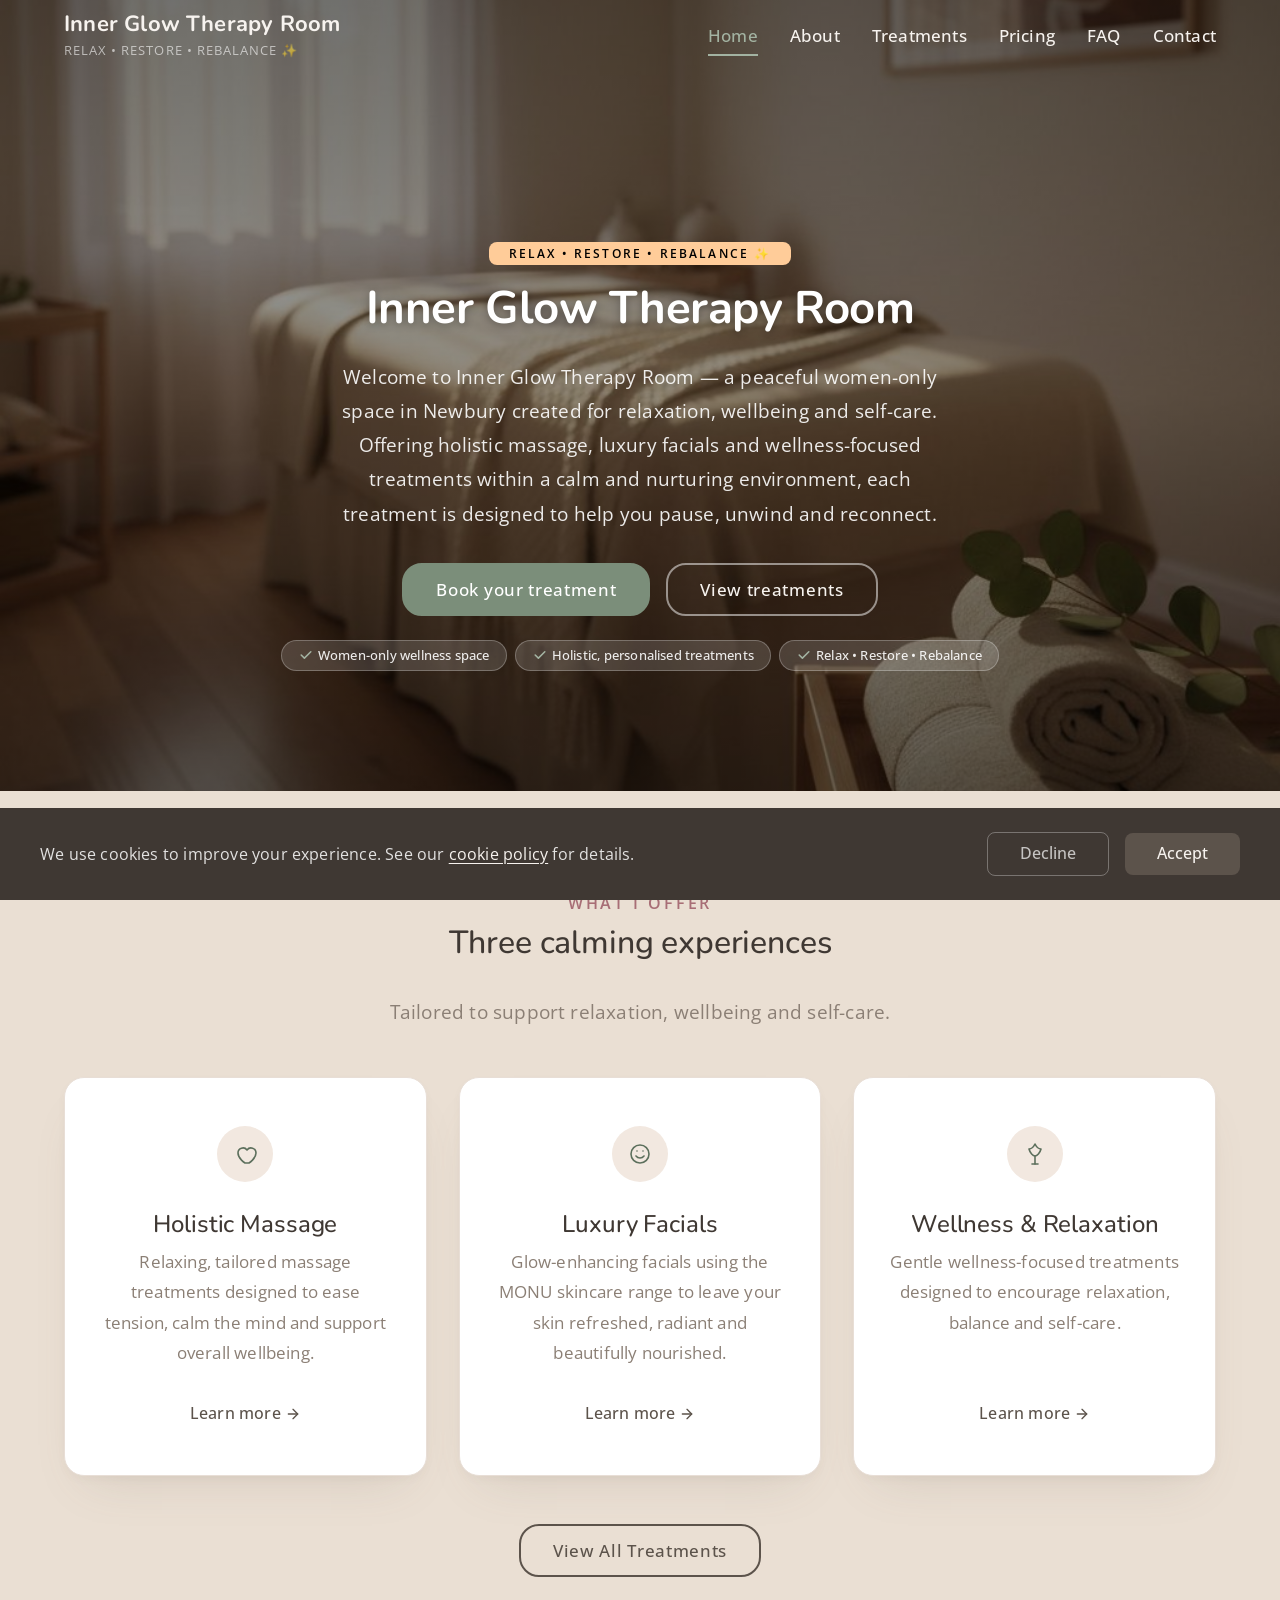
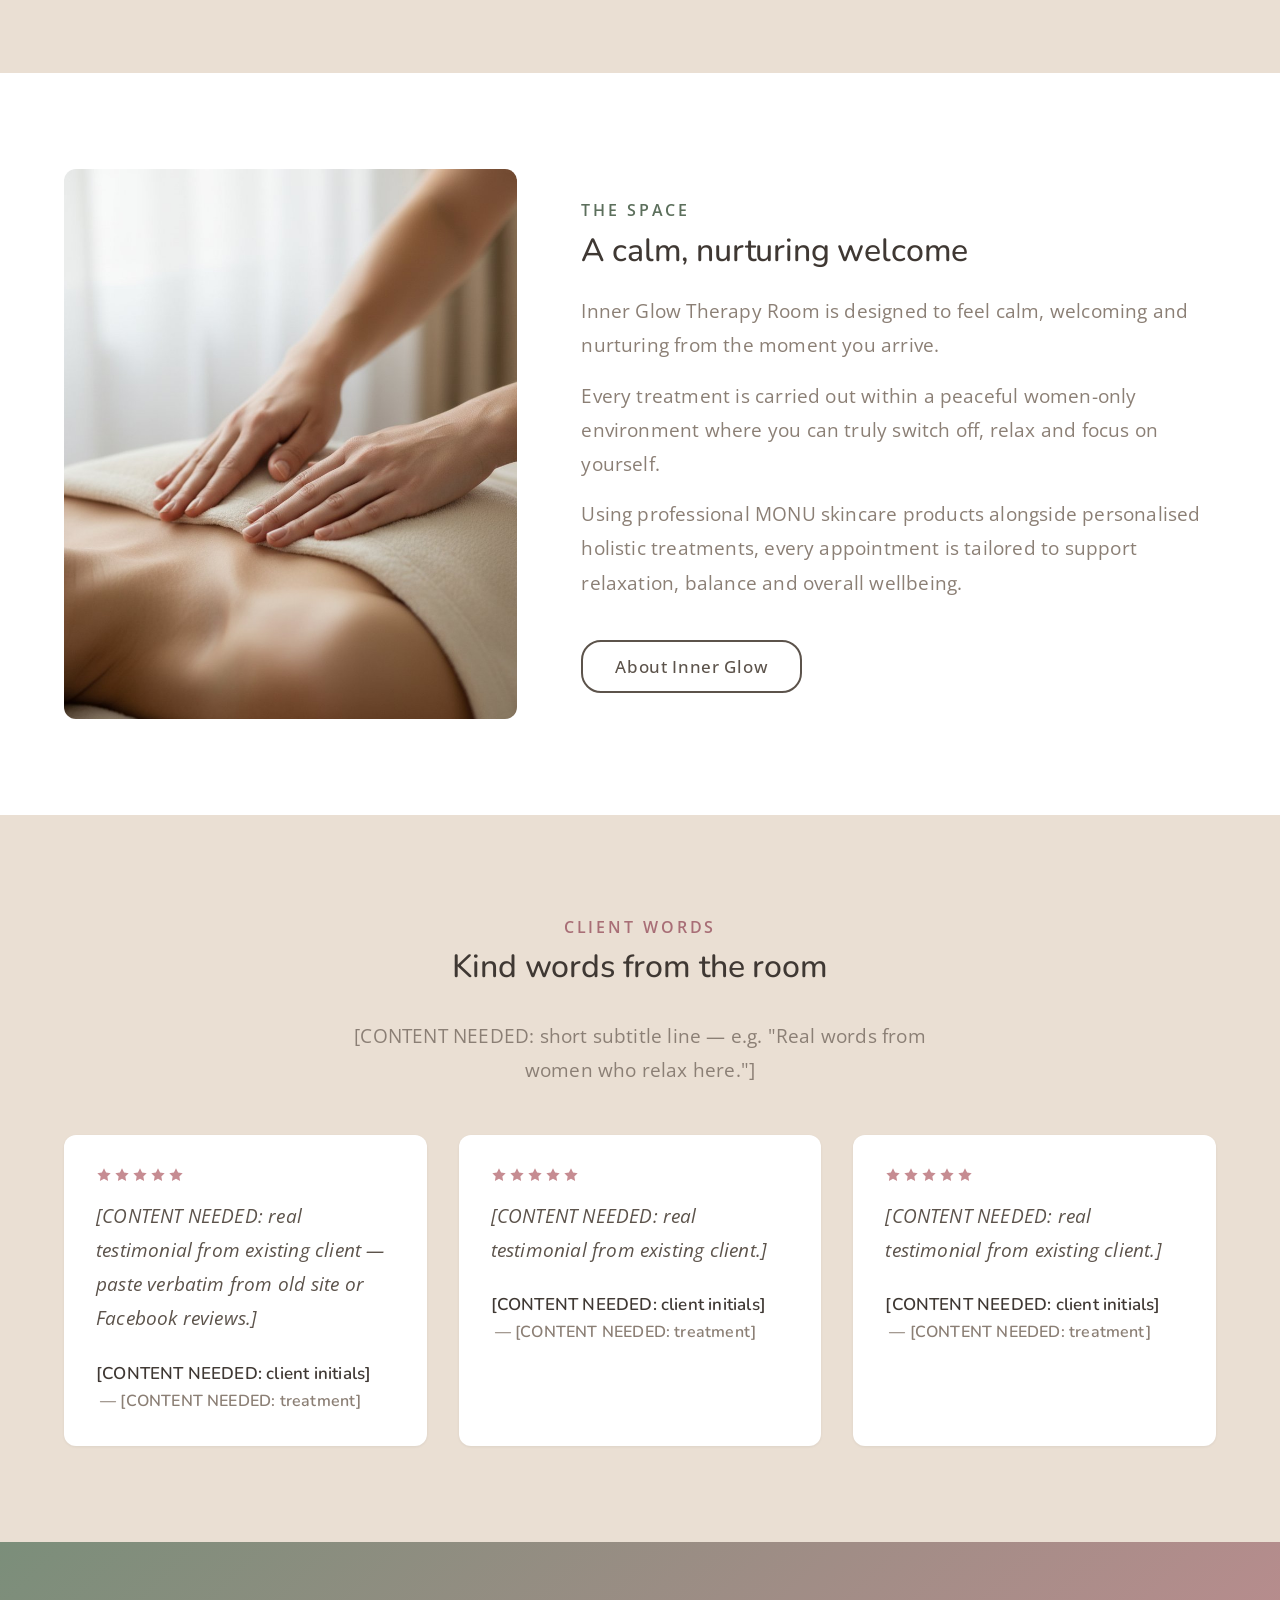
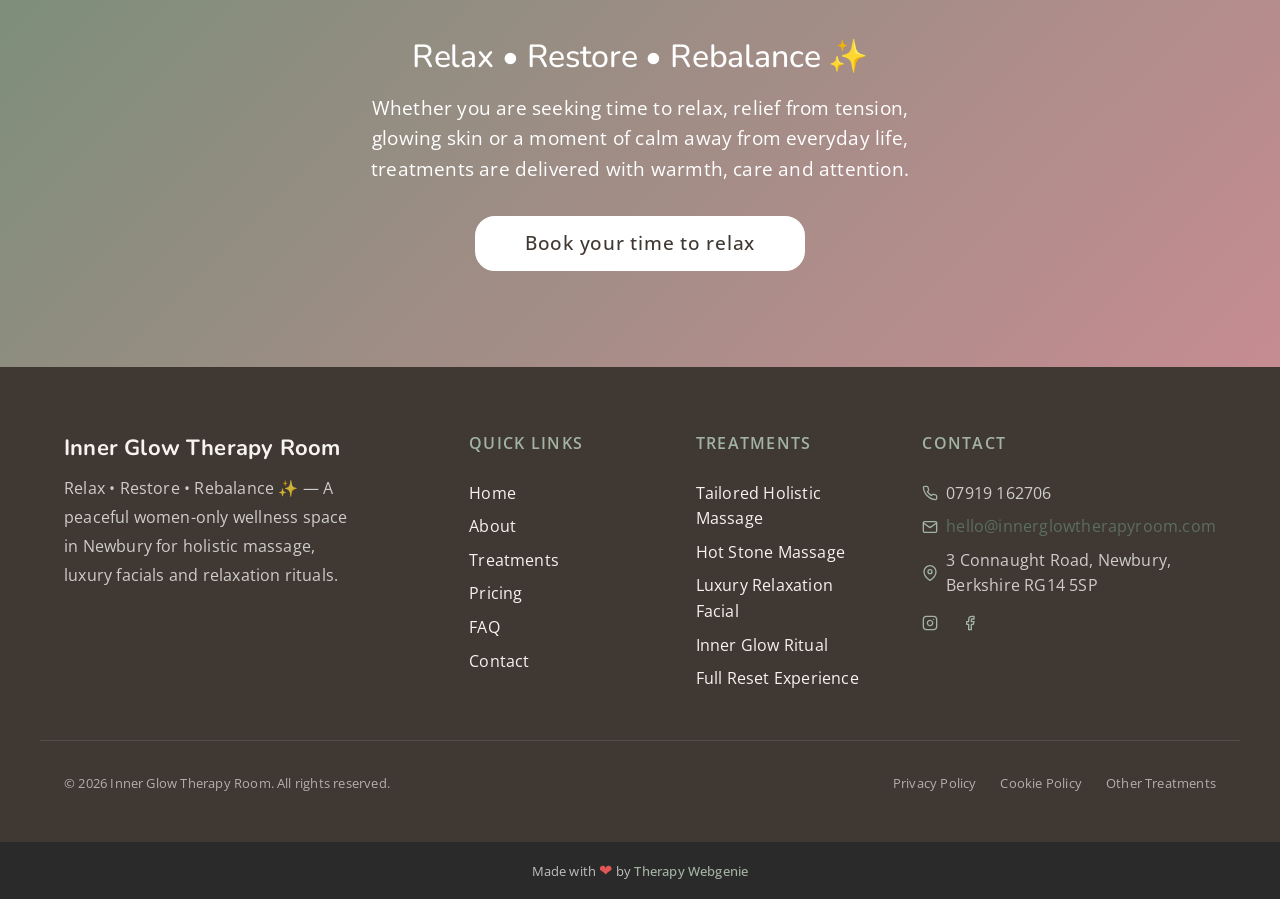
==== commit e496010e: "Apply Josie's content batch update - About: verbatim "Why Inner Glow", 4-step "How I Approach Each T" ====
--- a/index.html
+++ b/index.html
@@ -33,7 +33,7 @@
     "description": "A peaceful women-only space in Newbury for holistic massage, luxury facials and wellness-focused treatments.",
     "url": "https://innerglowtherapyroom.com",
     "telephone": "07919162706",
-    "email": "bosca2000@hotmail.com",
+    "email": "hello@innerglowtherapyroom.com",
     "address": {
       "@type": "PostalAddress",
       "streetAddress": "3 Connaught Road",
@@ -43,10 +43,11 @@
       "addressCountry": "GB"
     },
     "openingHours": [
-      "Tu 16:00-20:00",
-      "Th 09:15-20:00",
-      "Fr 09:15-16:00",
-      "Sa 09:30-17:00"
+      "Tu 10:00-19:00",
+      "We 09:30-15:00",
+      "Th 09:30-19:00",
+      "Fr 09:30-16:00",
+      "Sa 09:30-15:00"
     ],
     "image": "https://innerglowtherapyroom.com/images/hero.jpg",
     "priceRange": "£££"
@@ -301,7 +302,7 @@
         </div>
         <div class="footer__contact-item">
           <svg xmlns="http://www.w3.org/2000/svg" viewBox="0 0 24 24" fill="none" stroke="currentColor" stroke-width="2" stroke-linecap="round" stroke-linejoin="round"><path d="M4 4h16c1.1 0 2 .9 2 2v12c0 1.1-.9 2-2 2H4c-1.1 0-2-.9-2-2V6c0-1.1.9-2 2-2z"></path><polyline points="22,6 12,13 2,6"></polyline></svg>
-          <!-- PROFILE:email --><a href="mailto:bosca2000@hotmail.com">bosca2000@hotmail.com</a><!-- /PROFILE:email -->
+          <!-- PROFILE:email --><a href="mailto:hello@innerglowtherapyroom.com">hello@innerglowtherapyroom.com</a><!-- /PROFILE:email -->
         </div>
         <div class="footer__contact-item">
           <svg xmlns="http://www.w3.org/2000/svg" viewBox="0 0 24 24" fill="none" stroke="currentColor" stroke-width="2" stroke-linecap="round" stroke-linejoin="round"><path d="M21 10c0 7-9 13-9 13s-9-6-9-13a9 9 0 0 1 18 0z"></path><circle cx="12" cy="10" r="3"></circle></svg>
--- a/css/components.css
+++ b/css/components.css
@@ -6704,6 +6704,7 @@
   flex-wrap: wrap;
   gap: var(--space-md);
   align-items: center;
+  justify-content: center;
   font-size: var(--text-sm);
   color: var(--color-text-light);
   margin-bottom: var(--space-xl);
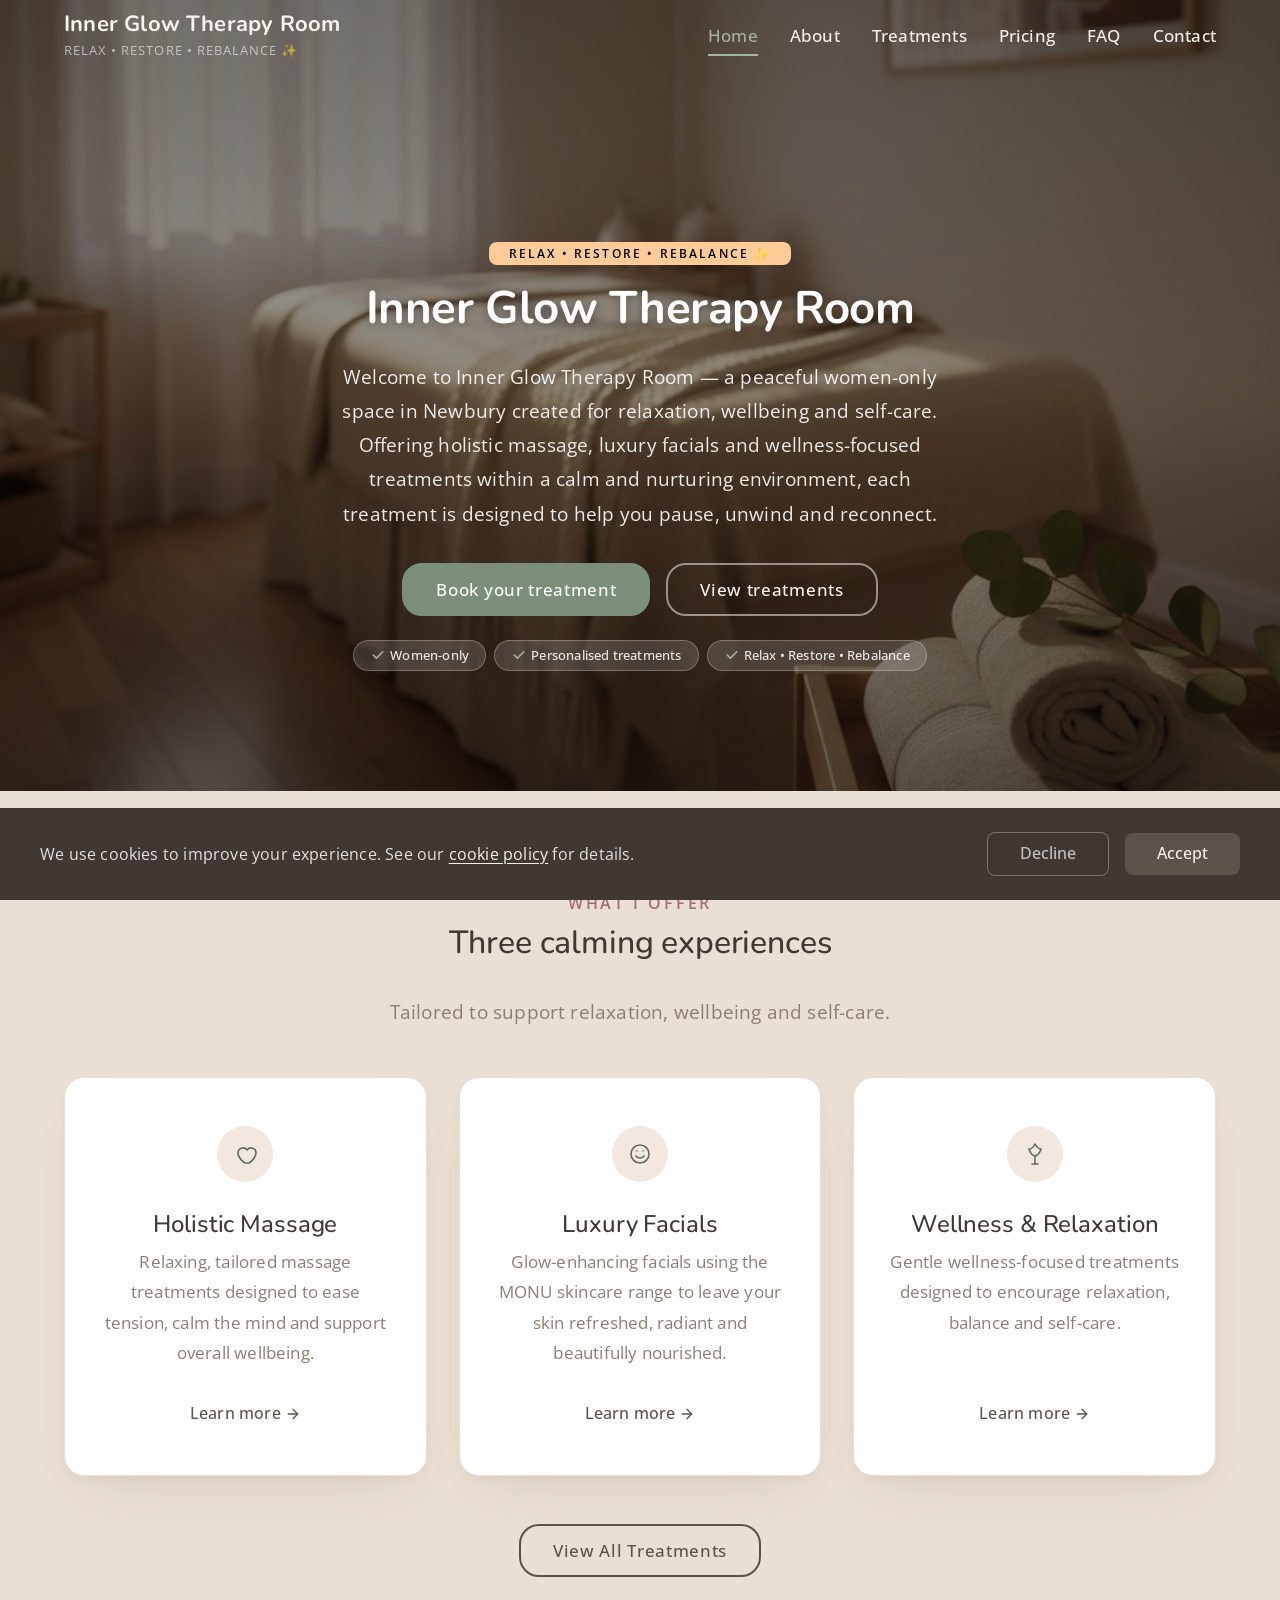
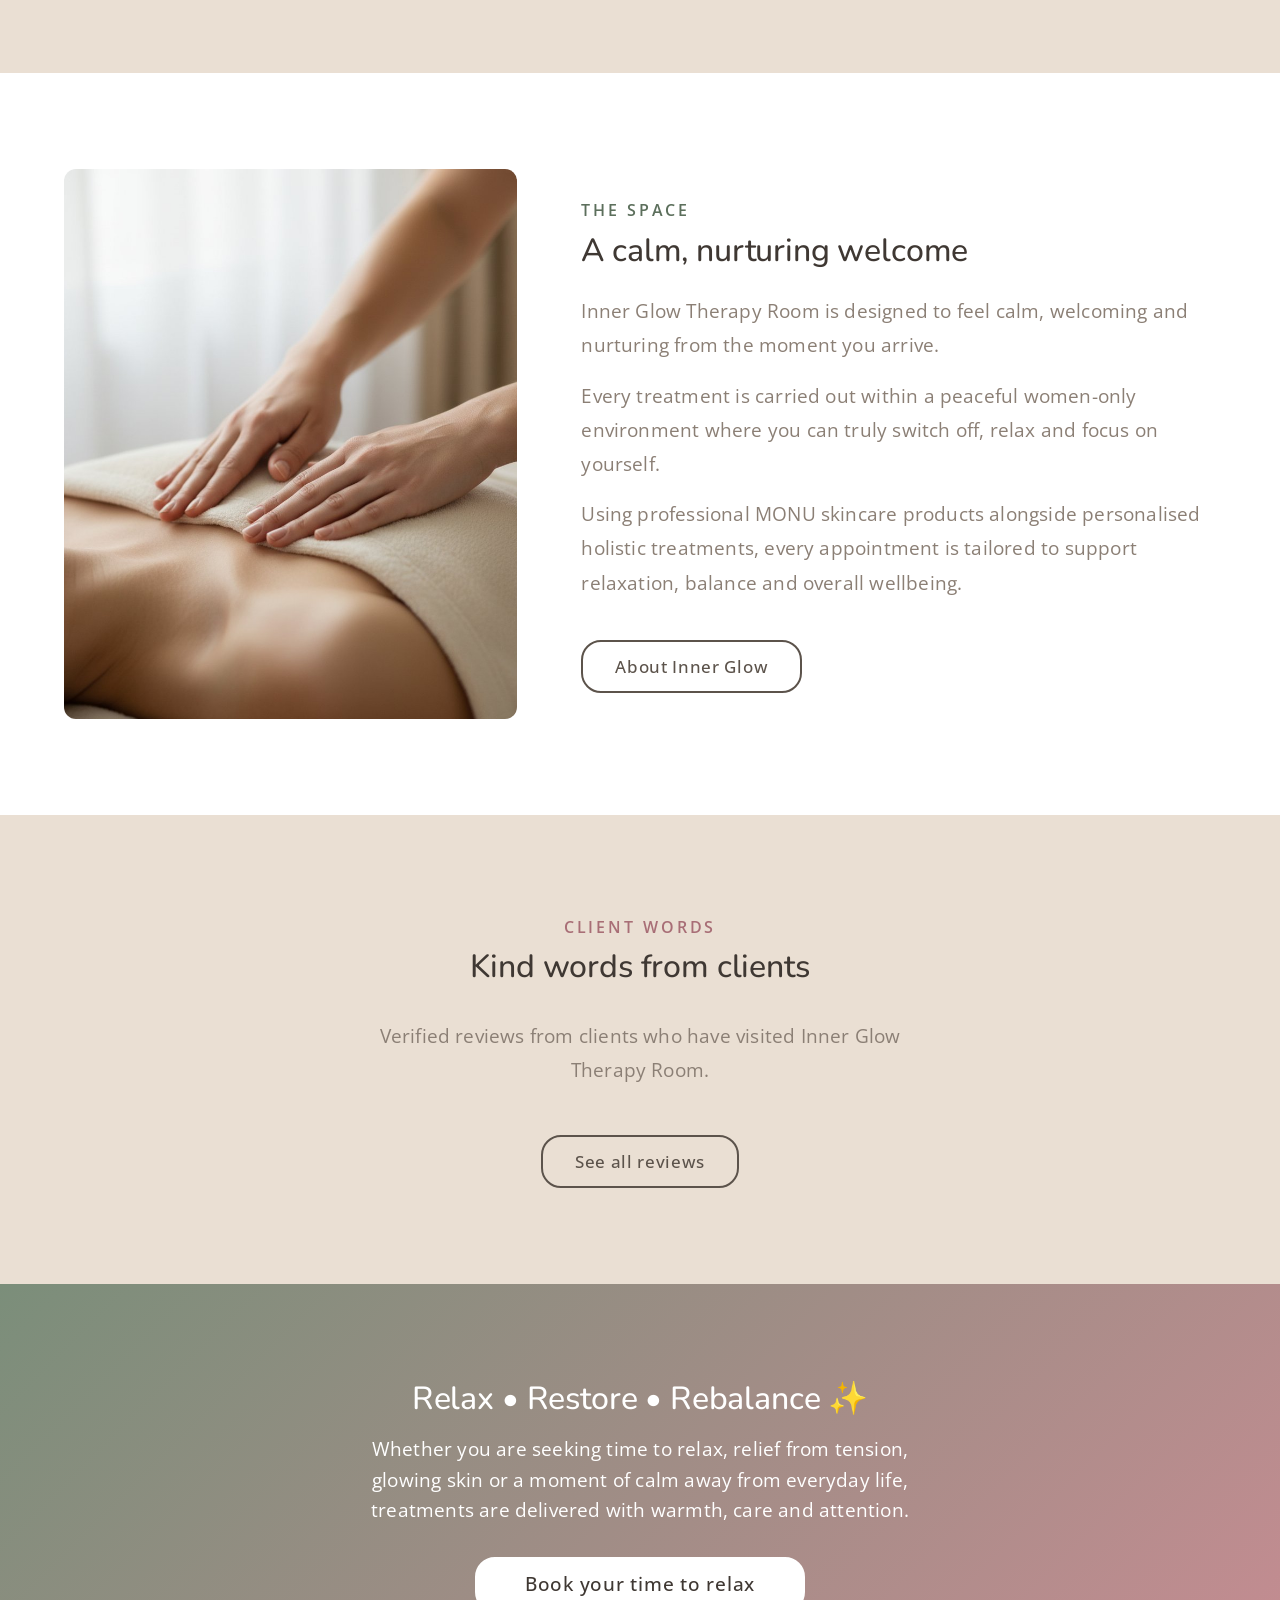
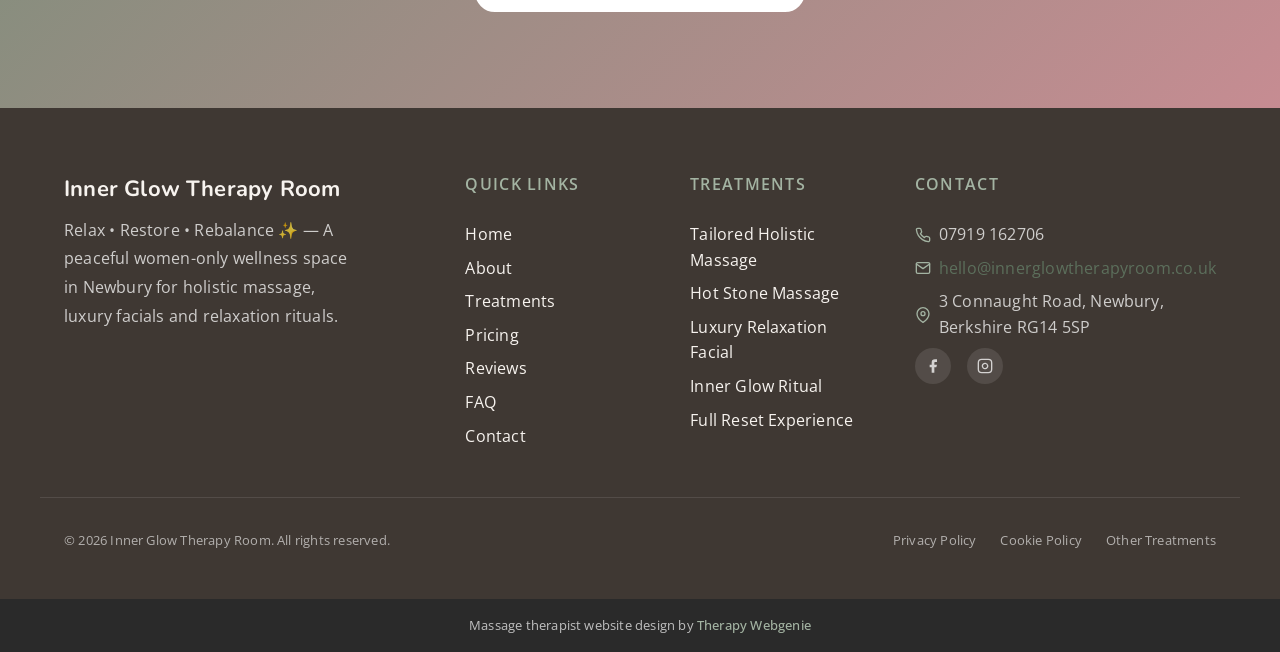
==== commit e94477b2: "Footer credit: profession wording, link to the matching Therapy Webgenie page, rel nofollow Google's" ====
--- a/index.html
+++ b/index.html
@@ -3,65 +3,49 @@
 <head>
   <meta charset="UTF-8">
   <meta name="viewport" content="width=device-width, initial-scale=1.0">
-  <meta name="description" content="Inner Glow Therapy Room — a peaceful women-only space in Newbury for holistic massage, luxury facials and wellness-focused treatments. Relax • Restore • Rebalance.">
+  <meta name="description" content="Women-only wellness space in Newbury offering holistic massage, luxury facials and relaxation treatments. Relax, restore and rebalance with personalised care.">
   <meta name="robots" content="max-image-preview:large">
   <meta name="author" content="Inner Glow Therapy Room">
   <title>Inner Glow Therapy Room — Newbury</title>
-  <link rel="canonical" href="https://innerglowtherapyroom.com/">
+  <link rel="canonical" href="https://www.innerglowtherapyroom.co.uk/">
   <meta property="og:type" content="website">
-  <meta property="og:url" content="https://innerglowtherapyroom.com/">
+  <meta property="og:url" content="https://www.innerglowtherapyroom.co.uk/">
   <meta property="og:title" content="Inner Glow Therapy Room — Newbury">
   <meta property="og:description" content="A peaceful women-only space in Newbury for holistic massage, luxury facials and wellness-focused treatments.">
-  <meta property="og:image" content="https://innerglowtherapyroom.com/images/about-portrait.jpg">
+  <meta property="og:image" content="https://www.innerglowtherapyroom.co.uk/images/about-portrait.jpg">
   <meta name="twitter:card" content="summary_large_image">
   <meta name="twitter:title" content="Inner Glow Therapy Room — Newbury">
   <meta name="twitter:description" content="A peaceful women-only space in Newbury for holistic massage, luxury facials and wellness-focused treatments.">
-  <meta name="twitter:image" content="https://innerglowtherapyroom.com/images/about-portrait.jpg">
+  <meta name="twitter:image" content="https://www.innerglowtherapyroom.co.uk/images/about-portrait.jpg">
   <link rel="preconnect" href="https://fonts.googleapis.com">
   <link rel="preconnect" href="https://fonts.gstatic.com" crossorigin>
   <link rel="icon" href="images/favicon.png" type="image/png" sizes="96x96">
   <link rel="apple-touch-icon" href="images/apple-touch-icon.png">
-  <link rel="stylesheet" href="css/base.css">
-  <link rel="stylesheet" href="css/components.css">
-  <link rel="stylesheet" href="css/theme.css">
+  <link rel="stylesheet" href="css/base.css?v=176">
+  <link rel="stylesheet" href="css/components.css?v=176">
+  <link rel="stylesheet" href="css/theme.css?v=176">
   <!-- PROFILE:schema -->
-  <script type="application/ld+json">
-  {
+    <script type="application/ld+json">
+    {
     "@context": "https://schema.org",
     "@type": "LocalBusiness",
-    "name": "Inner Glow Therapy Room",
-    "description": "A peaceful women-only space in Newbury for holistic massage, luxury facials and wellness-focused treatments.",
-    "url": "https://innerglowtherapyroom.com",
-    "telephone": "07919162706",
-    "email": "hello@innerglowtherapyroom.com",
-    "address": {
-      "@type": "PostalAddress",
-      "streetAddress": "3 Connaught Road",
-      "addressLocality": "Newbury",
-      "addressRegion": "Berkshire",
-      "postalCode": "RG14 5SP",
-      "addressCountry": "GB"
-    },
-    "openingHours": [
-      "Tu 10:00-19:00",
-      "We 09:30-15:00",
-      "Th 09:30-19:00",
-      "Fr 09:30-16:00",
-      "Sa 09:30-15:00"
-    ],
-    "image": "https://innerglowtherapyroom.com/images/hero.jpg",
-    "priceRange": "£££"
-  }
-  </script>
-  <!-- /PROFILE:schema -->
+    "url": "https://www.innerglowtherapyroom.co.uk",
+    "email": "hello@innerglowtherapyroom.co.uk",
+    "sameAs": [
+        "https://www.facebook.com/innerglowtherapyroom",
+        "https://www.instagram.com/innerglowtherapyroom"
+    ]
+}
+    </script>
+<!-- /PROFILE:schema -->
   <script type="application/ld+json">
   {
     "@context": "https://schema.org",
     "@type": "WebPage",
-    "url": "https://innerglowtherapyroom.com/",
+    "url": "https://www.innerglowtherapyroom.co.uk/",
     "primaryImageOfPage": {
       "@type": "ImageObject",
-      "contentUrl": "https://innerglowtherapyroom.com/images/about-portrait.jpg",
+      "contentUrl": "https://www.innerglowtherapyroom.co.uk/images/about-portrait.jpg",
       "width": 896,
       "height": 1200,
       "caption": "Josie, Massage Therapist"
@@ -70,28 +54,31 @@
       "@type": "Person",
       "name": "Josie",
       "jobTitle": "Massage Therapist",
-      "image": "https://innerglowtherapyroom.com/images/about-portrait.jpg",
+      "image": "https://www.innerglowtherapyroom.co.uk/images/about-portrait.jpg",
       "worksFor": {
         "@type": "LocalBusiness",
         "name": "Inner Glow Therapy Room",
-        "url": "https://innerglowtherapyroom.com"
+        "url": "https://www.innerglowtherapyroom.co.uk"
       }
     }
   }
   </script>
+<!-- BEACON -->
+<script>(function(){try{var u="https:\/\/editmy.site\/api\/hit\/13";var d=JSON.stringify({p:location.pathname,r:document.referrer});if(navigator.sendBeacon){navigator.sendBeacon(u,d);}else{fetch(u,{method:"POST",keepalive:true,body:d});}}catch(e){}})();</script>
+<!-- /BEACON -->
 </head>
 <body>
   <a href="#main" class="skip-link">Skip to main content</a>
   <!-- SECTION: nav -->
   <nav class="nav nav--transparent nav--transparent-dark" style="--nav-transparent-bg: transparent; border-bottom: none;" role="navigation" aria-label="Main navigation">
     <div class="container nav__inner">
-      <a href="index.html" class="nav__brand">
+      <a href="./" class="nav__brand">
         <!-- PROFILE:logo --><!-- /PROFILE:logo -->
         <span class="nav__name"><!-- PROFILE:site_title -->Inner Glow Therapy Room<!-- /PROFILE:site_title --></span>
         <span class="nav__title"><!-- PROFILE:site_slogan -->Relax • Restore • Rebalance ✨<!-- /PROFILE:site_slogan --></span>
       </a>
       <div class="nav__links">
-        <a href="index.html" class="nav__link nav__link--active">Home</a>
+        <a href="./" class="nav__link nav__link--active">Home</a>
         <a href="about.html" class="nav__link">About</a>
         <a href="treatments.html" class="nav__link">Treatments</a>
         <a href="pricing.html" class="nav__link">Pricing</a>
@@ -105,7 +92,7 @@
       </button>
     </div>
     <div class="nav__mobile" id="mobile-menu" role="menu">
-      <a href="index.html" class="nav__link nav__link--active" role="menuitem">Home</a>
+      <a href="./" class="nav__link nav__link--active" role="menuitem">Home</a>
       <a href="about.html" class="nav__link" role="menuitem">About</a>
       <a href="treatments.html" class="nav__link" role="menuitem">Treatments</a>
       <a href="pricing.html" class="nav__link" role="menuitem">Pricing</a>
@@ -150,10 +137,13 @@
             <a href="treatments.html" class="btn btn--secondary">View treatments</a>
           </div>
           <ul class="hero__ticks">
-            <li><svg xmlns="http://www.w3.org/2000/svg" viewBox="0 0 20 20" fill="currentColor"><path fill-rule="evenodd" d="M16.707 5.293a1 1 0 010 1.414l-8 8a1 1 0 01-1.414 0l-4-4a1 1 0 011.414-1.414L8 12.586l7.293-7.293a1 1 0 011.414 0z" clip-rule="evenodd"/></svg> Women-only wellness space</li>
-            <li><svg xmlns="http://www.w3.org/2000/svg" viewBox="0 0 20 20" fill="currentColor"><path fill-rule="evenodd" d="M16.707 5.293a1 1 0 010 1.414l-8 8a1 1 0 01-1.414 0l-4-4a1 1 0 011.414-1.414L8 12.586l7.293-7.293a1 1 0 011.414 0z" clip-rule="evenodd"/></svg> Holistic, personalised treatments</li>
+            <li><svg xmlns="http://www.w3.org/2000/svg" viewBox="0 0 20 20" fill="currentColor"><path fill-rule="evenodd" d="M16.707 5.293a1 1 0 010 1.414l-8 8a1 1 0 01-1.414 0l-4-4a1 1 0 011.414-1.414L8 12.586l7.293-7.293a1 1 0 011.414 0z" clip-rule="evenodd"/></svg> Women-only</li>
+            <li><svg xmlns="http://www.w3.org/2000/svg" viewBox="0 0 20 20" fill="currentColor"><path fill-rule="evenodd" d="M16.707 5.293a1 1 0 010 1.414l-8 8a1 1 0 01-1.414 0l-4-4a1 1 0 011.414-1.414L8 12.586l7.293-7.293a1 1 0 011.414 0z" clip-rule="evenodd"/></svg> Personalised treatments</li>
             <li><svg xmlns="http://www.w3.org/2000/svg" viewBox="0 0 20 20" fill="currentColor"><path fill-rule="evenodd" d="M16.707 5.293a1 1 0 010 1.414l-8 8a1 1 0 01-1.414 0l-4-4a1 1 0 011.414-1.414L8 12.586l7.293-7.293a1 1 0 011.414 0z" clip-rule="evenodd"/></svg> Relax • Restore • Rebalance</li>
           </ul>
+          <div class="hero__badge" style="margin-top: var(--space-lg);">
+            <script src="https://www.verifiedpractitioner.com/badge.js?v=1784498570" data-practitioner="b5d9766b9d2d903109b8fe72cf2fe5d5f544eda7db6e798d1ac1501a0e8c574e" data-badge-style="pill" async></script>
+          </div>
         </div>
       </div>
     </section>
@@ -212,50 +202,21 @@
       </div>
     </section>
     <!-- /SECTION: intro -->
-    <!-- SECTION: testimonials -->
+    <!-- SECTION: reviews -->
     <section class="section section--alt">
       <div class="container text-center">
         <span class="section-label">Client Words</span>
-        <h2>Kind words from the room</h2>
-        <p class="section-subtitle">[CONTENT NEEDED: short subtitle line — e.g. "Real words from women who relax here."]</p>
-      </div>
-      <div class="container grid grid--3">
-        <div class="testimonial testimonial--card">
-          <div class="testimonial__stars">
-            <svg viewBox="0 0 24 24"><path d="M12 2l3.09 6.26L22 9.27l-5 4.87 1.18 6.88L12 17.77l-6.18 3.25L7 14.14 2 9.27l6.91-1.01L12 2z"/></svg>
-            <svg viewBox="0 0 24 24"><path d="M12 2l3.09 6.26L22 9.27l-5 4.87 1.18 6.88L12 17.77l-6.18 3.25L7 14.14 2 9.27l6.91-1.01L12 2z"/></svg>
-            <svg viewBox="0 0 24 24"><path d="M12 2l3.09 6.26L22 9.27l-5 4.87 1.18 6.88L12 17.77l-6.18 3.25L7 14.14 2 9.27l6.91-1.01L12 2z"/></svg>
-            <svg viewBox="0 0 24 24"><path d="M12 2l3.09 6.26L22 9.27l-5 4.87 1.18 6.88L12 17.77l-6.18 3.25L7 14.14 2 9.27l6.91-1.01L12 2z"/></svg>
-            <svg viewBox="0 0 24 24"><path d="M12 2l3.09 6.26L22 9.27l-5 4.87 1.18 6.88L12 17.77l-6.18 3.25L7 14.14 2 9.27l6.91-1.01L12 2z"/></svg>
-          </div>
-          <p class="testimonial__quote">[CONTENT NEEDED: real testimonial from existing client — paste verbatim from old site or Facebook reviews.]</p>
-          <p class="testimonial__author">[CONTENT NEEDED: client initials] <span class="testimonial__detail" style="display:inline; margin-left: 0.25em;">&mdash; [CONTENT NEEDED: treatment]</span></p>
-        </div>
-        <div class="testimonial testimonial--card">
-          <div class="testimonial__stars">
-            <svg viewBox="0 0 24 24"><path d="M12 2l3.09 6.26L22 9.27l-5 4.87 1.18 6.88L12 17.77l-6.18 3.25L7 14.14 2 9.27l6.91-1.01L12 2z"/></svg>
-            <svg viewBox="0 0 24 24"><path d="M12 2l3.09 6.26L22 9.27l-5 4.87 1.18 6.88L12 17.77l-6.18 3.25L7 14.14 2 9.27l6.91-1.01L12 2z"/></svg>
-            <svg viewBox="0 0 24 24"><path d="M12 2l3.09 6.26L22 9.27l-5 4.87 1.18 6.88L12 17.77l-6.18 3.25L7 14.14 2 9.27l6.91-1.01L12 2z"/></svg>
-            <svg viewBox="0 0 24 24"><path d="M12 2l3.09 6.26L22 9.27l-5 4.87 1.18 6.88L12 17.77l-6.18 3.25L7 14.14 2 9.27l6.91-1.01L12 2z"/></svg>
-            <svg viewBox="0 0 24 24"><path d="M12 2l3.09 6.26L22 9.27l-5 4.87 1.18 6.88L12 17.77l-6.18 3.25L7 14.14 2 9.27l6.91-1.01L12 2z"/></svg>
-          </div>
-          <p class="testimonial__quote">[CONTENT NEEDED: real testimonial from existing client.]</p>
-          <p class="testimonial__author">[CONTENT NEEDED: client initials] <span class="testimonial__detail" style="display:inline; margin-left: 0.25em;">&mdash; [CONTENT NEEDED: treatment]</span></p>
-        </div>
-        <div class="testimonial testimonial--card">
-          <div class="testimonial__stars">
-            <svg viewBox="0 0 24 24"><path d="M12 2l3.09 6.26L22 9.27l-5 4.87 1.18 6.88L12 17.77l-6.18 3.25L7 14.14 2 9.27l6.91-1.01L12 2z"/></svg>
-            <svg viewBox="0 0 24 24"><path d="M12 2l3.09 6.26L22 9.27l-5 4.87 1.18 6.88L12 17.77l-6.18 3.25L7 14.14 2 9.27l6.91-1.01L12 2z"/></svg>
-            <svg viewBox="0 0 24 24"><path d="M12 2l3.09 6.26L22 9.27l-5 4.87 1.18 6.88L12 17.77l-6.18 3.25L7 14.14 2 9.27l6.91-1.01L12 2z"/></svg>
-            <svg viewBox="0 0 24 24"><path d="M12 2l3.09 6.26L22 9.27l-5 4.87 1.18 6.88L12 17.77l-6.18 3.25L7 14.14 2 9.27l6.91-1.01L12 2z"/></svg>
-            <svg viewBox="0 0 24 24"><path d="M12 2l3.09 6.26L22 9.27l-5 4.87 1.18 6.88L12 17.77l-6.18 3.25L7 14.14 2 9.27l6.91-1.01L12 2z"/></svg>
-          </div>
-          <p class="testimonial__quote">[CONTENT NEEDED: real testimonial from existing client.]</p>
-          <p class="testimonial__author">[CONTENT NEEDED: client initials] <span class="testimonial__detail" style="display:inline; margin-left: 0.25em;">&mdash; [CONTENT NEEDED: treatment]</span></p>
-        </div>
-      </div>
-    </section>
-    <!-- /SECTION: testimonials -->
+        <h2>Kind words from clients</h2>
+        <p class="section-subtitle" style="margin-left: auto; margin-right: auto;">Verified reviews from clients who have visited Inner Glow Therapy Room.</p>
+        <div style="margin-top: var(--space-2xl);">
+          <script src="https://www.verifiedpractitioner.com/widget-loader.js" data-practitioner="b5d9766b9d2d903109b8fe72cf2fe5d5f544eda7db6e798d1ac1501a0e8c574e" data-widget-style="compact-clear" defer></script><noscript><a href="https://www.verifiedpractitioner.com/reviews/inner-glow-therapy-room/" rel="noopener">Read verified client reviews for Inner Glow Therapy Room</a></noscript>
+        </div>
+        <div style="margin-top: var(--space-xl);">
+          <a href="reviews.html" class="btn btn--secondary">See all reviews</a>
+        </div>
+      </div>
+    </section>
+    <!-- /SECTION: reviews -->
     <!-- SECTION: cta -->
     <section class="section cta-banner">
       <div class="container text-center">
@@ -276,10 +237,11 @@
       <div class="footer__col">
         <p class="footer__heading">Quick Links</p>
         <div class="footer__links">
-          <a href="index.html" class="footer__link">Home</a>
+          <a href="./" class="footer__link">Home</a>
           <a href="about.html" class="footer__link">About</a>
           <a href="treatments.html" class="footer__link">Treatments</a>
           <a href="pricing.html" class="footer__link">Pricing</a>
+          <a href="reviews.html" class="footer__link">Reviews</a>
           <a href="faq.html" class="footer__link">FAQ</a>
           <a href="contact.html" class="footer__link">Contact</a>
         </div>
@@ -302,19 +264,15 @@
         </div>
         <div class="footer__contact-item">
           <svg xmlns="http://www.w3.org/2000/svg" viewBox="0 0 24 24" fill="none" stroke="currentColor" stroke-width="2" stroke-linecap="round" stroke-linejoin="round"><path d="M4 4h16c1.1 0 2 .9 2 2v12c0 1.1-.9 2-2 2H4c-1.1 0-2-.9-2-2V6c0-1.1.9-2 2-2z"></path><polyline points="22,6 12,13 2,6"></polyline></svg>
-          <!-- PROFILE:email --><a href="mailto:hello@innerglowtherapyroom.com">hello@innerglowtherapyroom.com</a><!-- /PROFILE:email -->
+          <!-- PROFILE:email --><a href="mailto:hello@innerglowtherapyroom.co.uk">hello@innerglowtherapyroom.co.uk</a><!-- /PROFILE:email -->
         </div>
         <div class="footer__contact-item">
           <svg xmlns="http://www.w3.org/2000/svg" viewBox="0 0 24 24" fill="none" stroke="currentColor" stroke-width="2" stroke-linecap="round" stroke-linejoin="round"><path d="M21 10c0 7-9 13-9 13s-9-6-9-13a9 9 0 0 1 18 0z"></path><circle cx="12" cy="10" r="3"></circle></svg>
           <!-- PROFILE:address --><span>3 Connaught Road, Newbury, Berkshire RG14 5SP</span><!-- /PROFILE:address -->
         </div>
-        <div class="footer__contact-item" style="margin-top: var(--space-md);">
-          <a href="https://www.instagram.com/innerglowtherapyroom" target="_blank" rel="noopener" aria-label="Inner Glow Therapy Room on Instagram" style="display:inline-flex; margin-right: var(--space-md);">
-            <svg xmlns="http://www.w3.org/2000/svg" width="22" height="22" viewBox="0 0 24 24" fill="none" stroke="currentColor" stroke-width="2" stroke-linecap="round" stroke-linejoin="round"><rect x="2" y="2" width="20" height="20" rx="5" ry="5"></rect><path d="M16 11.37A4 4 0 1 1 12.63 8 4 4 0 0 1 16 11.37z"></path><line x1="17.5" y1="6.5" x2="17.51" y2="6.5"></line></svg>
-          </a>
-          <a href="https://www.facebook.com/" target="_blank" rel="noopener" aria-label="Inner Glow Therapy Room on Facebook" style="display:inline-flex;">
-            <svg xmlns="http://www.w3.org/2000/svg" width="22" height="22" viewBox="0 0 24 24" fill="none" stroke="currentColor" stroke-width="2" stroke-linecap="round" stroke-linejoin="round"><path d="M18 2h-3a5 5 0 0 0-5 5v3H7v4h3v8h4v-8h3l1-4h-4V7a1 1 0 0 1 1-1h3z"></path></svg>
-          </a>
+        <div class="footer__social">
+          <!-- PROFILE:social_facebook --><a href="https://www.facebook.com/innerglowtherapyroom" aria-label="Facebook" target="_blank" rel="noopener noreferrer"><svg viewBox="0 0 24 24" fill="currentColor" aria-hidden="true"><path d="M18 2h-3a5 5 0 0 0-5 5v3H7v4h3v8h4v-8h3l1-4h-4V7a1 1 0 0 1 1-1h3z"/></svg></a><!-- /PROFILE:social_facebook -->
+          <!-- PROFILE:social_instagram --><a href="https://www.instagram.com/innerglowtherapyroom" aria-label="Instagram" target="_blank" rel="noopener noreferrer"><svg viewBox="0 0 24 24" fill="none" stroke="currentColor" stroke-width="2" aria-hidden="true"><rect x="2" y="2" width="20" height="20" rx="5" ry="5"/><path d="M16 11.37A4 4 0 1 1 12.63 8 4 4 0 0 1 16 11.37z"/><line x1="17.5" y1="6.5" x2="17.51" y2="6.5"/></svg></a><!-- /PROFILE:social_instagram -->
         </div>
       </div>
     </div>
@@ -329,7 +287,7 @@
   </footer>
   <!-- /SECTION: footer -->
   <div class="site-credit">
-    <p>Made with <span class="site-credit__heart" aria-label="love">&#10084;</span> by <a href="https://www.therapywebgenie.com" target="_blank" rel="noopener">Therapy Webgenie</a></p>
+    <p>Massage therapist website design by <a href="https://www.therapywebgenie.com/websites-for-therapists/body-based-practitioners/" target="_blank" rel="noopener nofollow">Therapy Webgenie</a></p>
   </div>
   <!-- Cookie Consent -->
   <div class="cookie-banner" role="dialog" aria-label="Cookie consent">
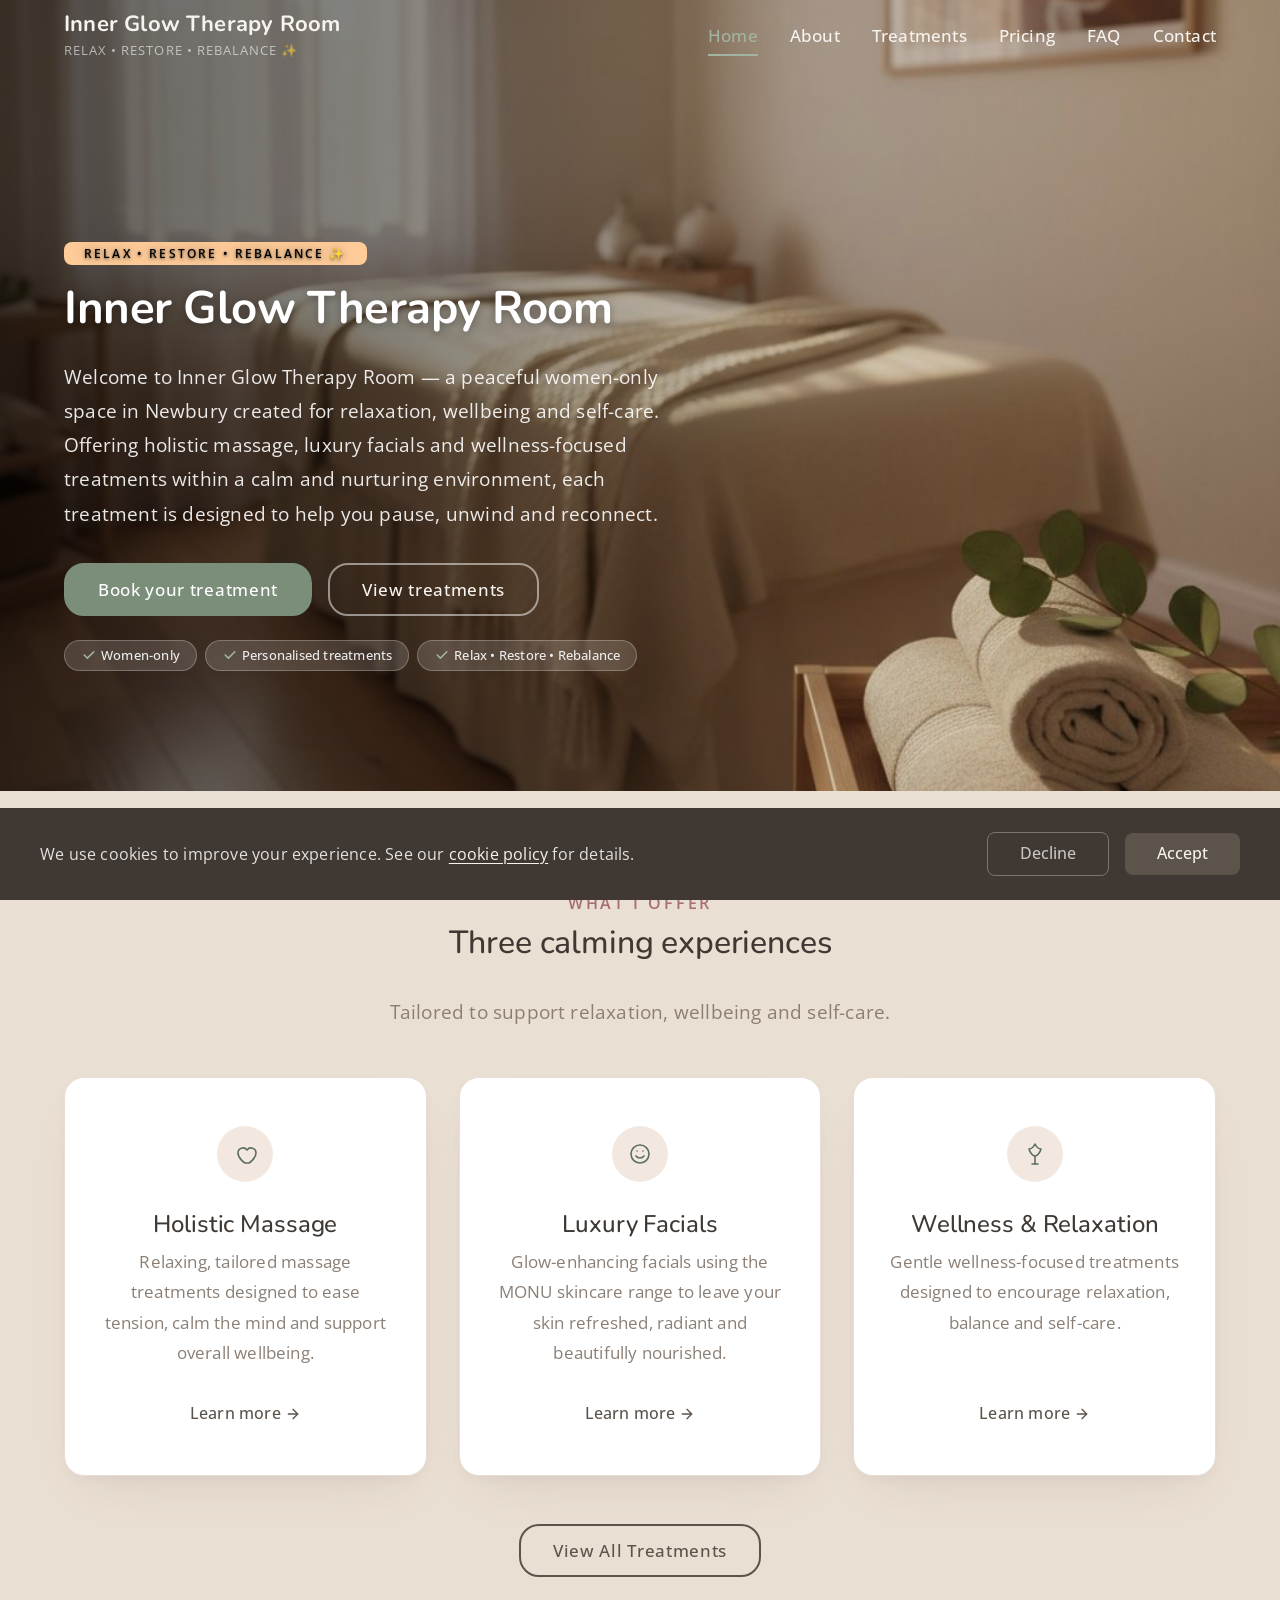
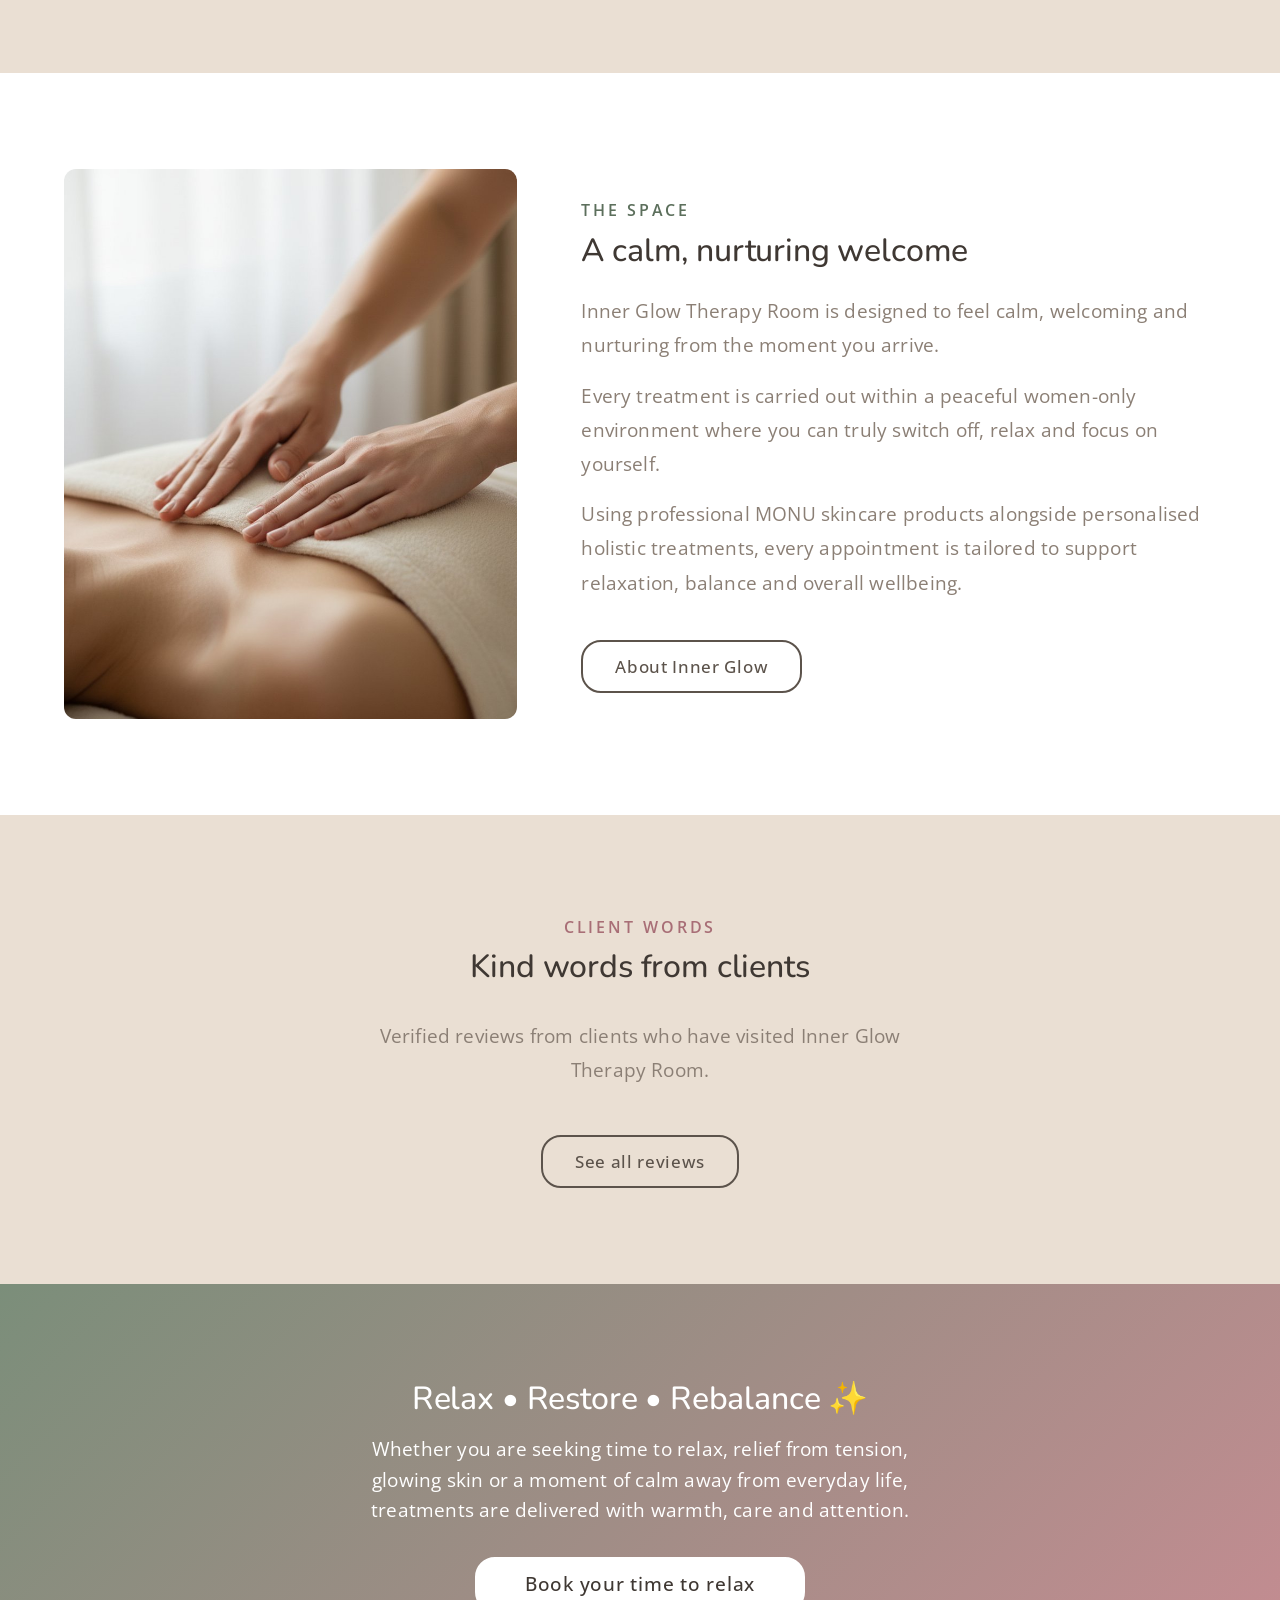
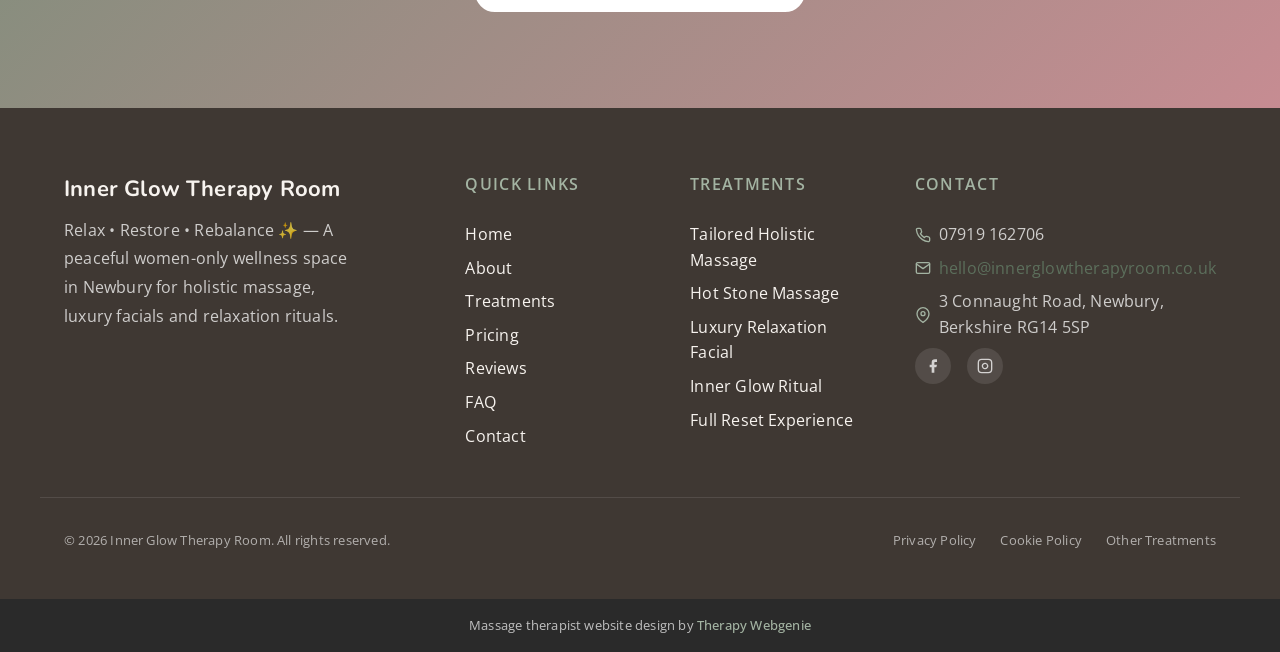
==== commit 377a2870: "Cache-bust: bump CSS ?v= params for template v1.7.23" ====
--- a/index.html
+++ b/index.html
@@ -21,9 +21,9 @@
   <link rel="preconnect" href="https://fonts.gstatic.com" crossorigin>
   <link rel="icon" href="images/favicon.png" type="image/png" sizes="96x96">
   <link rel="apple-touch-icon" href="images/apple-touch-icon.png">
-  <link rel="stylesheet" href="css/base.css?v=176">
-  <link rel="stylesheet" href="css/components.css?v=176">
-  <link rel="stylesheet" href="css/theme.css?v=176">
+  <link rel="stylesheet" href="css/base.css?v=1723">
+  <link rel="stylesheet" href="css/components.css?v=1723">
+  <link rel="stylesheet" href="css/theme.css?v=1723">
   <!-- PROFILE:schema -->
     <script type="application/ld+json">
     {
--- a/css/base.css
+++ b/css/base.css
@@ -1,422 +1,432 @@
-/* =============================================
-   BASE STYLES
-   Reset, Custom Properties, Typography, Layout
-   Theme colours & fonts are in theme.css
-   ============================================= */
-
-/* --- Custom Properties (non-theme) --- */
-:root {
-  --text-xs: 0.8125rem;
-  --text-sm: 1rem;
-  --text-base: 1.0625rem;
-  --text-md: 1.1875rem;
-  --text-lg: 1.375rem;
-  --text-xl: 1.625rem;
-  --text-2xl: 2rem;
-  --text-3xl: 2.375rem;
-  --text-4xl: 3rem;
-
-  /* Heading sizes (overridable per font pairing in theme.css) */
-  --text-h1: var(--text-3xl);          /* mobile: 38px */
-  --text-h1-desktop: var(--text-4xl);  /* desktop: 48px */
-  --text-h2: var(--text-2xl);          /* mobile: 32px */
-  --text-h2-desktop: var(--text-3xl);  /* desktop: 38px */
-  --text-h3: var(--text-xl);           /* mobile: 26px */
-  --text-h3-desktop: 1.75rem;          /* desktop: 28px */
-
-  --font-weight-normal: 400;
-  --font-weight-medium: 500;
-  --font-weight-semibold: 600;
-  --font-weight-bold: 700;
-
-  --line-height-tight: 1.2;
-  --line-height-normal: 1.6;
-  --line-height-relaxed: 1.8;
-
-  /* Spacing */
-  --space-xs: 0.25rem;
-  --space-sm: 0.5rem;
-  --space-md: 1rem;
-  --space-lg: 1.5rem;
-  --space-xl: 2rem;
-  --space-2xl: 3rem;
-  --space-3xl: 4rem;
-  --space-4xl: 6rem;
-  --space-5xl: 8rem;
-
-  /* Layout */
-  --container-max: 1200px;
-  --container-narrow: 800px;
-  --container-wide: 1400px;
-
-  /* Border Radius */
-  --radius-sm: 4px;
-  --radius-md: 8px;
-  --radius-lg: 12px;
-  --radius-xl: 20px;
-  --radius-full: 9999px;
-
-  /* Shadows */
-  --shadow-sm: 0 1px 3px rgba(0, 0, 0, 0.06);
-  --shadow-md: 0 4px 12px rgba(0, 0, 0, 0.08);
-  --shadow-lg: 0 8px 30px rgba(0, 0, 0, 0.1);
-  --shadow-xl: 0 12px 40px rgba(0, 0, 0, 0.12);
-
-  /* Transitions */
-  --transition-fast: 150ms ease;
-  --transition-base: 250ms ease;
-  --transition-normal: 300ms ease;
-  --transition-slow: 400ms ease;
-
-  /* === v1.5 Aesthetic dials ===
-     Per-site theme.css overrides these to flip a site's visual aesthetic
-     (sharp / soft / brutalist / luxe / editorial). Defaults preserve the
-     current "soft modern" look so existing sites are unchanged.
-     Pills always read --aesthetic-radius-pill (fixed 999px) so they
-     stay pill-shaped regardless of the dial. */
-  --aesthetic-radius:        14px;
-  --aesthetic-radius-pill:   999px;
-  --aesthetic-shadow-card:   0 1px 3px rgba(0, 0, 0, 0.04), 0 4px 16px rgba(0, 0, 0, 0.06);
-  --aesthetic-border-width:  1px;
-}
-
-/* --- Reset --- */
-*,
-*::before,
-*::after {
-  box-sizing: border-box;
-  margin: 0;
-  padding: 0;
-}
-
-html {
-  font-size: 100%;
-  scroll-behavior: smooth;
-  -webkit-text-size-adjust: 100%;
-}
-
-body {
-  font-family: var(--font-body);
-  font-size: var(--text-md);
-  font-weight: var(--font-weight-normal);
-  line-height: var(--line-height-normal);
-  color: var(--color-text);
-  background-color: var(--color-bg);
-  -webkit-font-smoothing: antialiased;
-  -moz-osx-font-smoothing: grayscale;
-}
-
-img,
-picture,
-video {
-  display: block;
-  max-width: 100%;
-  height: auto;
-}
-
-svg {
-  display: block;
-}
-
-input,
-button,
-textarea,
-select {
-  font: inherit;
-  color: inherit;
-}
-
-button {
-  cursor: pointer;
-  border: none;
-  background: none;
-}
-
-a {
-  color: inherit;
-  text-decoration: none;
-}
-
-ul,
-ol {
-  list-style: none;
-}
-
-h1, h2, h3, h4, h5, h6 {
-  font-family: var(--font-heading);
-  color: var(--color-text-heading);
-  line-height: var(--line-height-tight);
-  font-weight: var(--font-weight-bold);
-  margin-bottom: var(--space-md);
-}
-
-/* --- Typography --- */
-h1 {
-  font-size: var(--text-h1);
-}
-
-h2 {
-  font-size: var(--text-h2);
-  margin-bottom: var(--space-xl);
-}
-
-h3 {
-  font-size: var(--text-h3);
-}
-
-h4 {
-  font-size: var(--text-lg);
-}
-
-h5 {
-  font-size: var(--text-md);
-}
-
-h6 {
-  font-size: var(--text-base);
-}
-
-p {
-  margin-bottom: var(--space-md);
-}
-
-p:last-child:not(.section-subtitle) {
-  margin-bottom: 0;
-}
-
-strong {
-  font-weight: var(--font-weight-semibold);
-}
-
-/* --- Layout Utilities --- */
-.container {
-  width: 100%;
-  max-width: var(--container-max);
-  margin-left: auto;
-  margin-right: auto;
-  padding-left: var(--space-lg);
-  padding-right: var(--space-lg);
-}
-
-.container--narrow {
-  max-width: var(--container-narrow);
-}
-
-.section {
-  padding-top: var(--space-3xl);
-  padding-bottom: var(--space-3xl);
-}
-
-.section--alt {
-  background-color: var(--color-bg-alt);
-}
-
-/* Icons inside alt sections: swap bg-alt → surface so they remain visible */
-.section--alt .card__icon,
-.section--alt .icon-box__icon,
-.section--alt .contact-info__icon,
-.section--alt .service-detail__icon {
-  background-color: var(--color-surface);
-}
-
-.section--dark {
-  background-color: var(--color-bg-dark);
-  color: var(--color-text-inverse);
-}
-
-.section--dark h2,
-.section--dark h3,
-.section--dark h4 {
-  color: var(--color-text-inverse);
-}
-
-/* Grid */
-.grid {
-  display: grid;
-  gap: var(--space-xl);
-}
-
-.grid--2 {
-  grid-template-columns: 1fr;
-}
-
-.grid--3 {
-  grid-template-columns: 1fr;
-}
-
-/* --- Buttons --- */
-.btn {
-  display: inline-flex;
-  align-items: center;
-  justify-content: center;
-  gap: var(--space-sm);
-  padding: var(--space-md) var(--space-xl);
-  font-family: var(--font-body);
-  font-size: var(--text-base);
-  font-weight: var(--font-weight-medium);
-  line-height: 1;
-  border-radius: var(--aesthetic-radius);
-  transition: all var(--transition-base);
-  text-decoration: none;
-  border: calc(var(--aesthetic-border-width) + 1px) solid transparent;
-  white-space: nowrap;
-}
-
-.btn svg {
-  width: 1em;
-  height: 1em;
-  flex-shrink: 0;
-}
-
-.btn--primary {
-  background-color: var(--color-primary);
-  color: var(--color-text-inverse);
-  border-color: var(--color-primary);
-}
-
-.btn--primary:hover {
-  background-color: var(--color-primary-dark);
-  border-color: var(--color-primary-dark);
-}
-
-.btn--secondary {
-  background-color: transparent;
-  color: var(--color-primary);
-  border-color: var(--color-primary);
-}
-
-.btn--secondary:hover {
-  background-color: var(--color-primary);
-  color: var(--color-text-inverse);
-}
-
-.btn--accent {
-  background-color: var(--color-secondary);
-  color: var(--color-text-inverse);
-  border-color: var(--color-secondary);
-}
-
-.btn--accent:hover {
-  background-color: var(--color-secondary-dark);
-  border-color: var(--color-secondary-dark);
-}
-
-.btn--block {
-  width: 100%;
-}
-
-/* --- Links --- */
-.link {
-  color: var(--color-primary);
-  text-decoration: underline;
-  text-underline-offset: 3px;
-  transition: color var(--transition-fast);
-}
-
-.link:hover {
-  color: var(--color-primary-dark);
-}
-
-/* --- Text Utilities --- */
-.text-center {
-  text-align: center;
-}
-
-.text-center h2 {
-  margin-bottom: var(--space-xl);
-}
-
-.text-balance {
-  text-wrap: balance;
-}
-
-.section-subtitle {
-  font-size: var(--text-md);
-  color: var(--color-text-light);
-  max-width: 600px;
-  margin-bottom: var(--space-2xl);
-  line-height: var(--line-height-relaxed);
-}
-
-.text-center .section-subtitle {
-  margin-left: auto;
-  margin-right: auto;
-}
-
-.section-footer {
-  margin-top: var(--space-2xl);
-}
-
-.section-label {
-  display: inline-block;
-  font-family: var(--font-body);
-  font-size: var(--text-sm);
-  font-weight: var(--font-weight-semibold);
-  text-transform: uppercase;
-  letter-spacing: 0.1em;
-  color: var(--color-secondary-dark);
-  margin-bottom: var(--space-sm);
-}
-/* v1.4 — pill variant: dark-navy bg, white text, compact (matches hero label) */
-.section-label--pill {
-  background-color: var(--color-secondary);
-  color: var(--color-text-inverse);
-  font-size: 0.65rem;
-  font-weight: 700;
-  letter-spacing: 0.12em;
-  padding: 5px 13px;
-  border-radius: 5px;
-  margin-bottom: 14px;
-}
-.section-label--pill-accent { background-color: var(--color-accent); color: var(--color-text-inverse); }
-.section-label--pill-primary { background-color: var(--color-primary); color: var(--color-text-inverse); }
-
-/* --- Responsive Typography --- */
-@media (min-width: 768px) {
-  h1 {
-    font-size: var(--text-h1-desktop);
-  }
-
-  h2 {
-    font-size: var(--text-h2-desktop);
-  }
-
-  h3 {
-    font-size: var(--text-h3-desktop);
-  }
-
-  .section {
-    padding-top: var(--space-4xl);
-    padding-bottom: var(--space-4xl);
-  }
-}
-
-/* --- Responsive Grid --- */
-@media (min-width: 768px) {
-  .grid--2 {
-    grid-template-columns: repeat(2, 1fr);
-  }
-
-  .grid--3 {
-    grid-template-columns: repeat(2, 1fr);
-  }
-}
-
-@media (min-width: 1024px) {
-  .grid--3 {
-    grid-template-columns: repeat(3, 1fr);
-  }
-}
-
-/* --- Screen Reader Only --- */
-.sr-only {
-  position: absolute;
-  width: 1px;
-  height: 1px;
-  padding: 0;
-  margin: -1px;
-  overflow: hidden;
-  clip: rect(0, 0, 0, 0);
-  white-space: nowrap;
-  border-width: 0;
+/* =============================================
+   BASE STYLES
+   Reset, Custom Properties, Typography, Layout
+   Theme colours & fonts are in theme.css
+   ============================================= */
+
+/* --- Custom Properties (non-theme) --- */
+:root {
+  --text-xs: 0.8125rem;
+  --text-sm: 1rem;
+  --text-base: 1.0625rem;
+  --text-md: 1.1875rem;
+  --text-lg: 1.375rem;
+  --text-xl: 1.625rem;
+  --text-2xl: 2rem;
+  --text-3xl: 2.375rem;
+  --text-4xl: 3rem;
+
+  /* Heading sizes (overridable per font pairing in theme.css) */
+  --text-h1: var(--text-3xl);          /* mobile: 38px */
+  --text-h1-desktop: var(--text-4xl);  /* desktop: 48px */
+  --text-h2: var(--text-2xl);          /* mobile: 32px */
+  --text-h2-desktop: var(--text-3xl);  /* desktop: 38px */
+  --text-h3: var(--text-xl);           /* mobile: 26px */
+  --text-h3-desktop: 1.75rem;          /* desktop: 28px */
+
+  --font-weight-normal: 400;
+  --font-weight-medium: 500;
+  --font-weight-semibold: 600;
+  --font-weight-bold: 700;
+
+  --line-height-tight: 1.2;
+  --line-height-normal: 1.6;
+  --line-height-relaxed: 1.8;
+
+  /* Spacing */
+  --space-xs: 0.25rem;
+  --space-sm: 0.5rem;
+  --space-md: 1rem;
+  --space-lg: 1.5rem;
+  --space-xl: 2rem;
+  --space-2xl: 3rem;
+  --space-3xl: 4rem;
+  --space-4xl: 6rem;
+  --space-5xl: 8rem;
+
+  /* Layout */
+  --container-max: 1200px;
+  --container-narrow: 800px;
+  --container-wide: 1400px;
+
+  /* Border Radius */
+  --radius-sm: 4px;
+  --radius-md: 8px;
+  --radius-lg: 12px;
+  --radius-xl: 20px;
+  --radius-full: 9999px;
+
+  /* Shadows */
+  --shadow-sm: 0 1px 3px rgba(0, 0, 0, 0.06);
+  --shadow-md: 0 4px 12px rgba(0, 0, 0, 0.08);
+  --shadow-lg: 0 8px 30px rgba(0, 0, 0, 0.1);
+  --shadow-xl: 0 12px 40px rgba(0, 0, 0, 0.12);
+
+  /* Transitions */
+  --transition-fast: 150ms ease;
+  --transition-base: 250ms ease;
+  --transition-normal: 300ms ease;
+  --transition-slow: 400ms ease;
+
+  /* === v1.5 Aesthetic dials ===
+     Per-site theme.css overrides these to flip a site's visual aesthetic
+     (sharp / soft / brutalist / luxe / editorial). Defaults preserve the
+     current "soft modern" look so existing sites are unchanged.
+     Pills always read --aesthetic-radius-pill (fixed 999px) so they
+     stay pill-shaped regardless of the dial. */
+  --aesthetic-radius:        14px;
+  --aesthetic-radius-pill:   999px;
+  --aesthetic-shadow-card:   0 1px 3px rgba(0, 0, 0, 0.04), 0 4px 16px rgba(0, 0, 0, 0.06);
+  --aesthetic-border-width:  1px;
+}
+
+/* --- Reset --- */
+*,
+*::before,
+*::after {
+  box-sizing: border-box;
+  margin: 0;
+  padding: 0;
+}
+
+html {
+  font-size: 100%;
+  scroll-behavior: smooth;
+  -webkit-text-size-adjust: 100%;
+}
+
+body {
+  font-family: var(--font-body);
+  font-size: var(--text-md);
+  font-weight: var(--font-weight-normal);
+  line-height: var(--line-height-normal);
+  color: var(--color-text);
+  background-color: var(--color-bg);
+  -webkit-font-smoothing: antialiased;
+  -moz-osx-font-smoothing: grayscale;
+}
+
+img,
+picture,
+video {
+  display: block;
+  max-width: 100%;
+  height: auto;
+}
+
+svg {
+  display: block;
+}
+
+input,
+button,
+textarea,
+select {
+  font: inherit;
+  color: inherit;
+}
+
+button {
+  cursor: pointer;
+  border: none;
+  background: none;
+}
+
+a {
+  color: inherit;
+  text-decoration: none;
+}
+
+ul,
+ol {
+  list-style: none;
+}
+
+h1, h2, h3, h4, h5, h6 {
+  font-family: var(--font-heading);
+  color: var(--color-text-heading);
+  line-height: var(--line-height-tight);
+  font-weight: var(--font-weight-bold);
+  margin-bottom: var(--space-md);
+  /* v1.7.8 — a heading carrying a long unbreakable token (a domain, an email,
+     a hyphen-free compound) has nowhere to wrap and pushes past its container,
+     giving the whole PAGE horizontal scroll on mobile. Hit on touch-physique,
+     where "Be Better with Bowen (bebetterwithbowen.co.uk)" took the document
+     to 394px inside a 375px viewport. break-word (not anywhere) so it only
+     engages when the word genuinely cannot fit on a line of its own — normal
+     headings are untouched, and min-content sizing is left alone so grid and
+     flex tracks do not resize. */
+  overflow-wrap: break-word;
+}
+
+/* --- Typography --- */
+h1 {
+  font-size: var(--text-h1);
+}
+
+h2 {
+  font-size: var(--text-h2);
+  margin-bottom: var(--space-xl);
+}
+
+h3 {
+  font-size: var(--text-h3);
+}
+
+h4 {
+  font-size: var(--text-lg);
+}
+
+h5 {
+  font-size: var(--text-md);
+}
+
+h6 {
+  font-size: var(--text-base);
+}
+
+p {
+  margin-bottom: var(--space-md);
+}
+
+p:last-child:not(.section-subtitle) {
+  margin-bottom: 0;
+}
+
+strong {
+  font-weight: var(--font-weight-semibold);
+}
+
+/* --- Layout Utilities --- */
+.container {
+  width: 100%;
+  max-width: var(--container-max);
+  margin-left: auto;
+  margin-right: auto;
+  padding-left: var(--space-lg);
+  padding-right: var(--space-lg);
+}
+
+.container--narrow {
+  max-width: var(--container-narrow);
+}
+
+.section {
+  padding-top: var(--space-3xl);
+  padding-bottom: var(--space-3xl);
+}
+
+.section--alt {
+  background-color: var(--color-bg-alt);
+}
+
+/* Icons inside alt sections: swap bg-alt → surface so they remain visible */
+.section--alt .card__icon,
+.section--alt .icon-box__icon,
+.section--alt .contact-info__icon,
+.section--alt .service-detail__icon {
+  background-color: var(--color-surface);
+}
+
+.section--dark {
+  background-color: var(--color-bg-dark);
+  color: var(--color-text-inverse);
+}
+
+.section--dark h2,
+.section--dark h3,
+.section--dark h4 {
+  color: var(--color-text-inverse);
+}
+
+/* Grid */
+.grid {
+  display: grid;
+  gap: var(--space-xl);
+}
+
+.grid--2 {
+  grid-template-columns: 1fr;
+}
+
+.grid--3 {
+  grid-template-columns: 1fr;
+}
+
+/* --- Buttons --- */
+.btn {
+  display: inline-flex;
+  align-items: center;
+  justify-content: center;
+  gap: var(--space-sm);
+  padding: var(--space-md) var(--space-xl);
+  font-family: var(--font-body);
+  font-size: var(--text-base);
+  font-weight: var(--font-weight-medium);
+  line-height: 1;
+  border-radius: var(--btn-radius, var(--aesthetic-radius)); /* v1.7.20 hook: pill buttons */
+  transition: all var(--transition-base);
+  text-decoration: none;
+  border: calc(var(--aesthetic-border-width) + 1px) solid transparent;
+  white-space: nowrap;
+}
+
+.btn svg {
+  width: 1em;
+  height: 1em;
+  flex-shrink: 0;
+}
+
+.btn--primary {
+  background-color: var(--color-primary);
+  color: var(--color-text-inverse);
+  border-color: var(--color-primary);
+}
+
+.btn--primary:hover {
+  background-color: var(--color-primary-dark);
+  border-color: var(--color-primary-dark);
+}
+
+.btn--secondary {
+  background-color: transparent;
+  color: var(--color-primary);
+  border-color: var(--color-primary);
+}
+
+.btn--secondary:hover {
+  background-color: var(--color-primary);
+  color: var(--color-text-inverse);
+}
+
+.btn--accent {
+  background-color: var(--color-secondary);
+  color: var(--btn-accent-text, var(--color-text-inverse)); /* v1.7.20: dark ink on a light accent */
+  border-color: var(--color-secondary);
+}
+
+.btn--accent:hover {
+  background-color: var(--color-secondary-dark);
+  border-color: var(--color-secondary-dark);
+  color: var(--btn-accent-hover-text, var(--color-text-inverse));
+}
+
+.btn--block {
+  width: 100%;
+}
+
+/* --- Links --- */
+.link {
+  color: var(--color-primary);
+  text-decoration: underline;
+  text-underline-offset: 3px;
+  transition: color var(--transition-fast);
+}
+
+.link:hover {
+  color: var(--color-primary-dark);
+}
+
+/* --- Text Utilities --- */
+.text-center {
+  text-align: center;
+}
+
+.text-center h2 {
+  margin-bottom: var(--space-xl);
+}
+
+.text-balance {
+  text-wrap: balance;
+}
+
+.section-subtitle {
+  font-size: var(--text-md);
+  color: var(--color-text-light);
+  max-width: 600px;
+  margin-bottom: var(--space-2xl);
+  line-height: var(--line-height-relaxed);
+}
+
+.text-center .section-subtitle {
+  margin-left: auto;
+  margin-right: auto;
+}
+
+.section-footer {
+  margin-top: var(--space-2xl);
+}
+
+.section-label {
+  display: inline-block;
+  font-family: var(--font-body);
+  font-size: var(--text-sm);
+  font-weight: var(--font-weight-semibold);
+  text-transform: uppercase;
+  letter-spacing: 0.1em;
+  color: var(--color-secondary-dark);
+  margin-bottom: var(--space-sm);
+}
+/* v1.4 — pill variant: dark-navy bg, white text, compact (matches hero label) */
+.section-label--pill {
+  background-color: var(--color-secondary);
+  color: var(--color-text-inverse);
+  font-size: 0.65rem;
+  font-weight: 700;
+  letter-spacing: 0.12em;
+  padding: 5px 13px;
+  border-radius: 5px;
+  margin-bottom: 14px;
+}
+.section-label--pill-accent { background-color: var(--color-accent); color: var(--color-text-inverse); }
+.section-label--pill-primary { background-color: var(--color-primary); color: var(--color-text-inverse); }
+
+/* --- Responsive Typography --- */
+@media (min-width: 768px) {
+  h1 {
+    font-size: var(--text-h1-desktop);
+  }
+
+  h2 {
+    font-size: var(--text-h2-desktop);
+  }
+
+  h3 {
+    font-size: var(--text-h3-desktop);
+  }
+
+  .section {
+    padding-top: var(--space-4xl);
+    padding-bottom: var(--space-4xl);
+  }
+}
+
+/* --- Responsive Grid --- */
+@media (min-width: 768px) {
+  .grid--2 {
+    grid-template-columns: repeat(2, 1fr);
+  }
+
+  .grid--3 {
+    grid-template-columns: repeat(2, 1fr);
+  }
+}
+
+@media (min-width: 1024px) {
+  .grid--3 {
+    grid-template-columns: repeat(3, 1fr);
+  }
+}
+
+/* --- Screen Reader Only --- */
+.sr-only {
+  position: absolute;
+  width: 1px;
+  height: 1px;
+  padding: 0;
+  margin: -1px;
+  overflow: hidden;
+  clip: rect(0, 0, 0, 0);
+  white-space: nowrap;
+  border-width: 0;
 }
--- a/css/components.css
+++ b/css/components.css
@@ -1,8314 +1,11062 @@
-/* =============================================
-   COMPONENT STYLES
-   Nav, Hero, Cards, Testimonials, Forms, Footer
-   ============================================= */
-
-/* --- Skip Link --- */
-.skip-link {
-  position: absolute;
-  top: -100%;
-  left: var(--space-md);
-  padding: var(--space-sm) var(--space-md);
-  background: var(--color-primary);
-  color: var(--color-text-inverse);
-  border-radius: var(--radius-md);
-  z-index: 1000;
-  font-size: var(--text-sm);
-}
-
-.skip-link:focus {
-  top: var(--space-sm);
-}
-
-/* =============================================
-   NAVIGATION
-   ============================================= */
-.nav {
-  position: relative;
-  z-index: 100;
-  background-color: var(--color-surface);
-  border-bottom: 1px solid var(--color-border-light);
-  transition: box-shadow var(--transition-base);
-}
-
-.nav--scrolled {
-  box-shadow: var(--shadow-md);
-}
-
-.nav__inner {
-  display: flex;
-  align-items: center;
-  justify-content: space-between;
-  height: 72px;
-  position: relative;
-  z-index: 2;
-}
-
-.nav__brand {
-  display: flex;
-  flex-direction: column;
-  gap: 2px;
-}
-
-.nav__logo {
-  max-height: 70px;
-  width: auto;
-  object-fit: contain;
-}
-
-/* Logo beside title — add .nav__brand--inline to .nav__brand */
-.nav__brand--inline {
-  flex-direction: row;
-  align-items: center;
-  gap: var(--space-sm);
-}
-
-.nav__brand--inline .nav__brand-text {
-  display: flex;
-  flex-direction: column;
-  gap: 2px;
-}
-
-.nav__name {
-  font-family: var(--font-heading);
-  font-size: var(--text-lg);
-  font-weight: var(--font-weight-bold);
-  color: var(--color-text-heading);
-  line-height: 1.2;
-}
-
-.nav__title {
-  font-size: var(--text-xs);
-  color: var(--color-text-light);
-  text-transform: uppercase;
-  letter-spacing: 0.08em;
-}
-
-.nav__links {
-  display: none;
-  gap: var(--space-xl);
-  align-items: center;
-}
-
-.nav__link {
-  font-size: var(--text-base);
-  font-weight: var(--font-weight-medium);
-  color: var(--color-text);
-  transition: color var(--transition-fast);
-  position: relative;
-  padding: var(--space-xs) 0;
-  white-space: nowrap;
-}
-
-.nav__link::after {
-  content: '';
-  position: absolute;
-  bottom: -2px;
-  left: 0;
-  width: 0;
-  height: 2px;
-  background-color: var(--color-primary);
-  transition: width var(--transition-base);
-}
-
-.nav__link:hover,
-.nav__link--active {
-  color: var(--color-primary);
-}
-
-.nav__link:hover::after,
-.nav__link--active::after {
-  width: 100%;
-}
-
-.nav__cta {
-  font-size: var(--text-sm);
-  padding: var(--space-sm) var(--space-lg);
-  font-weight: 600;
-}
-
-/* Mobile Menu Toggle */
-.nav__toggle {
-  display: flex;
-  flex-direction: column;
-  gap: 5px;
-  padding: var(--space-sm);
-  z-index: 110;
-}
-
-.nav__toggle-bar {
-  display: block;
-  width: 24px;
-  height: 2px;
-  background-color: var(--color-text);
-  border-radius: 2px;
-  transition: all var(--transition-base);
-  transform-origin: center;
-}
-
-.nav__toggle--open .nav__toggle-bar {
-  background-color: var(--color-text-heading) !important;
-}
-
-.nav__toggle--open .nav__toggle-bar:nth-child(1) {
-  transform: translateY(7px) rotate(45deg);
-}
-
-.nav__toggle--open .nav__toggle-bar:nth-child(2) {
-  opacity: 0;
-}
-
-.nav__toggle--open .nav__toggle-bar:nth-child(3) {
-  transform: translateY(-7px) rotate(-45deg);
-}
-
-/* Mobile Menu Overlay — slide in from right, full viewport coverage */
-.nav__mobile {
-  display: flex;
-  position: fixed;
-  inset: 0;
-  background-color: var(--color-surface);
-  z-index: 1;
-  padding: calc(72px + var(--space-xl)) var(--space-lg) var(--space-xl);
-  flex-direction: column;
-  gap: var(--space-lg);
-  overflow-y: auto;
-  transform: translateX(100%);
-  opacity: 0;
-  visibility: hidden;
-  transition: transform 0.35s cubic-bezier(0.4, 0, 0.2, 1),
-              opacity 0.35s ease,
-              visibility 0.35s;
-}
-
-/* When opened from the compact scroll header */
-.nav__mobile--from-scroll {
-  padding-top: calc(56px + var(--space-sm));
-  z-index: 201;
-}
-
-.nav__mobile--open {
-  transform: translateX(0);
-  opacity: 1;
-  visibility: visible;
-}
-
-.nav__mobile .nav__link,
-.nav__mobile .btn {
-  opacity: 0;
-  transform: translateX(20px);
-  transition: opacity 0.3s ease, transform 0.3s ease;
-}
-
-.nav__mobile--open .nav__link,
-.nav__mobile--open .btn {
-  opacity: 1;
-  transform: translateX(0);
-}
-
-.nav__mobile--open > *:nth-child(1) { transition-delay: 0.05s; }
-.nav__mobile--open > *:nth-child(2) { transition-delay: 0.1s; }
-.nav__mobile--open > *:nth-child(3) { transition-delay: 0.15s; }
-.nav__mobile--open > *:nth-child(4) { transition-delay: 0.2s; }
-.nav__mobile--open > *:nth-child(5) { transition-delay: 0.25s; }
-.nav__mobile--open > *:nth-child(6) { transition-delay: 0.3s; }
-.nav__mobile--open > *:nth-child(7) { transition-delay: 0.35s; }
-
-.nav__mobile .nav__link {
-  font-size: var(--text-lg);
-  padding: var(--space-sm) 0;
-  border-bottom: 1px solid var(--color-border-light);
-}
-
-.nav__mobile .nav__link::after {
-  display: none;
-}
-
-.nav__mobile .btn {
-  margin-top: var(--space-md);
-  text-align: center;
-}
-
-/* Two CTA buttons side by side in mobile menu */
-.nav__mobile-ctas {
-  display: flex;
-  gap: var(--space-sm);
-  margin-top: var(--space-md);
-}
-
-.nav__mobile-ctas .btn {
-  flex: 1;
-  text-align: center;
-  margin-top: 0;
-  padding: var(--space-sm);
-}
-
-/* WhatsApp button */
-.btn--whatsapp {
-  background-color: #2d7d52;
-  border-color: #2d7d52;
-  color: #ffffff;
-}
-
-.btn--whatsapp:hover {
-  background-color: #246642;
-  border-color: #246642;
-  color: #ffffff;
-}
-
-@media (min-width: 1100px) {
-  .nav__links {
-    display: flex;
-  }
-
-  .nav__toggle {
-    display: none;
-  }
-}
-
-/* --- Nav Dropdowns (Desktop) --- */
-.nav__dropdown {
-  position: relative;
-}
-
-.nav__link--has-children {
-  display: inline-flex;
-  align-items: center;
-  gap: 4px;
-  background: none;
-  border: none;
-  cursor: pointer;
-  font-family: inherit;
-  font-size: inherit;
-  font-weight: inherit;
-  color: inherit;
-  padding: 0;
-}
-
-.nav__chevron {
-  width: 12px;
-  height: 12px;
-  transition: transform var(--transition-fast);
-  flex-shrink: 0;
-}
-
-.nav__dropdown:hover .nav__chevron,
-.nav__link--has-children[aria-expanded="true"] ~ .nav__dropdown-menu + .nav__chevron,
-.nav__link--has-children[aria-expanded="true"] .nav__chevron {
-  transform: rotate(180deg);
-}
-
-.nav__dropdown-trigger {
-  display: inline-flex;
-  align-items: center;
-  gap: 4px;
-  background: none;
-  border: none;
-  cursor: pointer;
-  font-family: inherit;
-  font-size: inherit;
-  font-weight: inherit;
-  color: inherit;
-  padding: 0;
-}
-
-.nav__dropdown-trigger .nav__chevron {
-  width: 12px;
-  height: 12px;
-  transition: transform var(--transition-fast);
-  flex-shrink: 0;
-}
-
-.nav__dropdown:hover .nav__dropdown-trigger .nav__chevron {
-  transform: rotate(180deg);
-}
-
-.nav__dropdown-menu {
-  position: absolute;
-  top: 100%;
-  left: 50%;
-  transform: translateX(-50%);
-  min-width: 240px;
-  background: var(--color-surface);
-  border: 1px solid var(--color-border-light);
-  border-radius: var(--radius-md, 8px);
-  box-shadow: var(--shadow-lg);
-  padding: var(--space-sm) 0;
-  opacity: 0;
-  visibility: hidden;
-  transition: opacity var(--transition-fast), visibility var(--transition-fast);
-  z-index: 110;
-  margin-top: var(--space-xs);
-}
-
-.nav__dropdown:hover .nav__dropdown-menu {
-  opacity: 1;
-  visibility: visible;
-}
-
-.nav__dropdown-link,
-.nav__dropdown-menu .nav__link--child {
-  display: block;
-  padding: var(--space-sm) var(--space-lg);
-  font-size: var(--text-sm);
-  color: var(--color-text);
-  transition: background var(--transition-fast), color var(--transition-fast);
-  white-space: nowrap;
-  text-decoration: none;
-}
-
-.nav__dropdown-link:hover,
-.nav__dropdown-menu .nav__link--child:hover {
-  background: var(--color-bg);
-  color: var(--color-primary);
-}
-
-.nav__dropdown-link--active {
-  color: var(--color-primary);
-  font-weight: 600;
-}
-
-/* --- Nav Mobile Sub-menus (Accordion) --- */
-.nav__mobile-group {
-  display: flex;
-  flex-direction: column;
-}
-
-.nav__mobile-parent {
-  display: flex;
-  align-items: center;
-  justify-content: space-between;
-}
-
-.nav__mobile-parent > .nav__link {
-  flex: 1;
-  cursor: default;
-}
-
-.nav__mobile-expand {
-  padding: var(--space-sm);
-  background: none;
-  border: none;
-  cursor: pointer;
-  color: var(--color-text-light);
-  transition: transform var(--transition-fast);
-  display: flex;
-  align-items: center;
-}
-
-.nav__mobile-expand[aria-expanded="true"] .nav__chevron {
-  transform: rotate(180deg);
-}
-
-.nav__mobile-children {
-  display: flex;
-  flex-direction: column;
-  padding-left: var(--space-lg);
-}
-
-.nav__mobile-children[hidden] {
-  display: none;
-}
-
-.nav__link--child {
-  font-size: var(--text-base);
-  color: var(--color-text-light);
-  padding: var(--space-xs) 0;
-  border-bottom: 1px solid var(--color-border-light);
-}
-
-.nav__link--child:hover {
-  color: var(--color-primary);
-}
-
-.nav__link--child::after {
-  display: none;
-}
-
-/* =============================================
-   NAVIGATION: TWO-TIER VARIANT
-   Top bar (brand + contact info) + bottom bar (nav links)
-   ============================================= */
-.nav--two-tier {
-  position: relative;
-  z-index: 100;
-  background-color: var(--color-surface);
-  border-bottom: 1px solid var(--color-border-light);
-  transition: box-shadow var(--transition-base);
-  padding: 20px 0;
-}
-
-.nav--two-tier.nav--scrolled {
-  box-shadow: var(--shadow-md);
-}
-
-/* --- Top bar: brand left, contact info right --- */
-.nav__top {
-  display: flex;
-  align-items: center;
-  justify-content: space-between;
-  padding-top: 20px;
-  padding-bottom: var(--space-sm);
-}
-
-.nav__contact {
-  display: none;
-  align-items: center;
-  gap: var(--space-xl);
-}
-
-.nav__contact-item {
-  display: flex;
-  align-items: center;
-  gap: var(--space-xs);
-  font-size: var(--text-sm);
-  color: var(--color-text-light);
-  white-space: nowrap;
-}
-
-.nav__contact-item svg {
-  width: 16px;
-  height: 16px;
-  flex-shrink: 0;
-  color: var(--color-primary);
-}
-
-.nav__contact-item a {
-  color: var(--color-text-light);
-  font-weight: var(--font-weight-medium);
-}
-
-.nav__contact-item a:hover {
-  color: var(--color-primary);
-}
-
-/* --- Bottom bar: nav links + CTA --- */
-.nav__bottom {
-  display: flex;
-  align-items: center;
-  justify-content: space-between;
-  border-top: 1px solid var(--color-border-light);
-  padding-top: var(--space-sm);
-  padding-bottom: 20px;
-}
-
-.nav--two-tier .nav__links {
-  display: none;
-  gap: var(--space-lg);
-  align-items: center;
-  width: 100%;
-}
-
-.nav--two-tier .nav__cta {
-  margin-left: auto;
-}
-
-.nav--two-tier .nav__link {
-  font-size: var(--text-base);
-}
-
-/* Mobile: hamburger in top bar, not bottom */
-.nav--two-tier .nav__toggle {
-  display: flex;
-  flex-direction: column;
-  gap: 5px;
-  padding: var(--space-sm);
-  z-index: 110;
-}
-
-/* Two-tier mobile: hide bottom bar border, show only toggle */
-.nav--two-tier .nav__bottom {
-  border-top: none;
-  padding: 0;
-  position: absolute;
-  right: var(--space-lg);
-  top: var(--space-lg);
-}
-
-@media (min-width: 1100px) {
-  .nav--two-tier .nav__bottom {
-    position: static;
-    border-top: 1px solid var(--color-border-light);
-    padding-top: var(--space-sm);
-    padding-bottom: var(--space-sm);
-  }
-}
-
-.nav__top {
-  position: relative;
-}
-
-/* Desktop breakpoint */
-@media (min-width: 900px) {
-  .nav__contact {
-    display: flex;
-  }
-}
-
-@media (min-width: 1100px) {
-  .nav--two-tier .nav__links {
-    display: flex;
-  }
-
-  .nav--two-tier .nav__toggle {
-    display: none;
-  }
-}
-
-/* Mobile menu for two-tier: needs more padding-top than single-tier nav */
-.nav--two-tier .nav__mobile {
-  top: 0;
-  padding-top: 90px;
-}
-
-/* Contact info inside mobile menu */
-.nav__mobile-contact {
-  display: flex;
-  flex-direction: column;
-  gap: var(--space-sm);
-  padding-top: var(--space-md);
-  margin-top: var(--space-md);
-  border-top: 1px solid var(--color-border-light);
-}
-
-.nav__mobile-contact .nav__contact-item {
-  display: flex;
-  font-size: var(--text-base);
-}
-
-/* Force readable dark colour on white overlay — overrides nav__contact-item a light colour */
-.nav__mobile .nav__mobile-contact a,
-.nav__mobile .nav__mobile-contact .nav__contact-item {
-  color: var(--color-text);
-}
-
-@media (min-width: 900px) {
-  .nav__mobile-contact {
-    display: none;
-  }
-}
-
-/* =============================================
-   SCROLL-AWARE COMPACT HEADER
-   Hidden by default. Slides in when user scrolls up
-   after passing the main header. Shows brand + phone + hamburger.
-   ============================================= */
-.nav-scroll {
-  position: fixed;
-  top: 0;
-  left: 0;
-  right: 0;
-  z-index: 200;
-  background-color: var(--color-surface);
-  border-bottom: 1px solid var(--color-border-light);
-  box-shadow: var(--shadow-md);
-  transform: translateY(-100%);
-  opacity: 0;
-  transition: transform 0.3s ease, opacity 0.3s ease;
-  pointer-events: none;
-}
-
-.nav-scroll--visible {
-  transform: translateY(0);
-  opacity: 1;
-  pointer-events: auto;
-}
-
-.nav-scroll__inner {
-  display: flex;
-  align-items: center;
-  justify-content: space-between;
-  height: 56px;
-}
-
-.nav-scroll__brand {
-  display: flex;
-  flex-direction: row;
-  align-items: center;
-  gap: var(--space-sm);
-  min-width: 0;
-}
-
-.nav-scroll__brand-text {
-  display: flex;
-  flex-direction: column;
-  gap: 2px;
-  min-width: 0;
-}
-
-.nav-scroll__logo {
-  height: 40px;
-  width: auto;
-  flex-shrink: 0;
-  object-fit: contain;
-}
-
-.nav-scroll__name {
-  font-family: var(--font-heading);
-  font-size: var(--text-base);
-  font-weight: var(--font-weight-bold);
-  color: var(--color-text-heading);
-  line-height: 1.2;
-  white-space: nowrap;
-  overflow: hidden;
-  text-overflow: ellipsis;
-}
-
-.nav-scroll__title {
-  font-size: 11px;
-  color: var(--color-text-light);
-  text-transform: uppercase;
-  letter-spacing: 0.08em;
-  line-height: 1.2;
-}
-
-.nav-scroll__right {
-  display: flex;
-  align-items: center;
-  gap: var(--space-lg);
-}
-
-.nav-scroll__phone {
-  display: none;
-  align-items: center;
-  gap: var(--space-xs);
-  font-size: var(--text-sm);
-  font-weight: var(--font-weight-medium);
-  color: var(--color-text);
-  white-space: nowrap;
-}
-
-.nav-scroll__phone svg {
-  width: 16px;
-  height: 16px;
-  flex-shrink: 0;
-  color: var(--color-primary);
-}
-
-.nav-scroll__phone:hover {
-  color: var(--color-primary);
-}
-
-/* Mobile: just phone icon, no text */
-.nav-scroll__phone-icon {
-  display: flex;
-  align-items: center;
-  color: var(--color-primary);
-}
-
-.nav-scroll__phone-icon svg {
-  width: 20px;
-  height: 20px;
-}
-
-/* WhatsApp icon in compact scroll header — mobile only */
-.nav-scroll__wa-icon {
-  display: flex;
-  align-items: center;
-  color: var(--color-primary);
-}
-
-.nav-scroll__wa-icon svg {
-  width: 20px;
-  height: 20px;
-}
-
-@media (min-width: 600px) {
-  .nav-scroll__phone {
-    display: flex;
-  }
-
-  .nav-scroll__phone-icon {
-    display: none;
-  }
-}
-
-.nav-scroll__toggle {
-  display: flex;
-  flex-direction: column;
-  gap: 5px;
-  padding: var(--space-sm);
-  background: none;
-  border: none;
-  cursor: pointer;
-}
-
-.nav-scroll__toggle-bar {
-  display: block;
-  width: 22px;
-  height: 2px;
-  background-color: var(--color-text);
-  border-radius: 2px;
-  transition: all var(--transition-base);
-  transform-origin: center;
-}
-
-/* Transform nav-scroll hamburger into X when from-scroll overlay is open */
-body:has(.nav__mobile--from-scroll.nav__mobile--open) .nav-scroll__toggle-bar:nth-child(1) {
-  transform: translateY(7px) rotate(45deg);
-}
-
-body:has(.nav__mobile--from-scroll.nav__mobile--open) .nav-scroll__toggle-bar:nth-child(2) {
-  opacity: 0;
-}
-
-body:has(.nav__mobile--from-scroll.nav__mobile--open) .nav-scroll__toggle-bar:nth-child(3) {
-  transform: translateY(-7px) rotate(-45deg);
-}
-
-/* =============================================
-   HERO
-   ============================================= */
-.hero {
-  position: relative;
-  padding: var(--space-3xl) 0;
-  overflow: hidden;
-}
-
-.hero__inner {
-  display: grid;
-  grid-template-columns: 1fr;
-  gap: var(--space-2xl);
-  align-items: center;
-}
-
-.hero__content {
-  order: 2;
-}
-
-.hero__image-wrap {
-  order: 1;
-}
-
-.hero__label {
-  display: inline-block;
-  font-size: var(--text-sm);
-  font-weight: var(--font-weight-semibold);
-  color: var(--color-secondary-dark);
-  text-transform: uppercase;
-  letter-spacing: 0.1em;
-  margin-bottom: var(--space-md);
-}
-
-.hero__heading {
-  font-size: var(--text-h1);
-  margin-bottom: var(--space-lg);
-  color: var(--color-text-heading);
-}
-
-.hero__text {
-  font-size: var(--text-md);
-  color: var(--color-text-light);
-  line-height: var(--line-height-relaxed);
-  margin-bottom: var(--space-xl);
-  max-width: 540px;
-}
-
-.hero__ticks {
-  list-style: none;
-  padding: 0;
-  margin: var(--space-lg) 0;
-  display: flex;
-  flex-wrap: wrap;
-  gap: var(--space-sm);
-}
-
-.hero__ticks li {
-  display: inline-flex;
-  align-items: center;
-  gap: var(--space-xs);
-  font-size: var(--text-xs);
-  font-weight: var(--font-weight-medium);
-  color: var(--color-primary-dark);
-  background-color: var(--color-bg-alt);
-  padding: var(--space-xs) var(--space-md);
-  border-radius: var(--radius-full);
-  border: 1px solid var(--color-border);
-  text-align: left;
-  white-space: nowrap;
-}
-
-.hero__ticks svg {
-  width: 16px;
-  height: 16px;
-  flex-shrink: 0;
-  color: var(--color-primary);
-}
-
-.hero__actions {
-  display: flex;
-  flex-wrap: wrap;
-  gap: var(--space-md);
-  justify-content: center;
-}
-
-@media (min-width: 768px) {
-  .hero__actions {
-    justify-content: flex-start;
-  }
-}
-
-.hero__image {
-  width: 100%;
-  aspect-ratio: 4 / 3;
-  object-fit: cover;
-  border-radius: var(--radius-lg);
-  box-shadow: var(--shadow-lg);
-}
-
-.hero__image-placeholder {
-  width: 100%;
-  aspect-ratio: 4 / 3;
-  border-radius: var(--radius-lg);
-  background: linear-gradient(135deg, var(--color-primary-light) 0%, var(--color-primary) 100%);
-  display: flex;
-  align-items: center;
-  justify-content: center;
-  color: var(--color-text-inverse);
-  font-size: var(--text-base);
-  text-align: center;
-  padding: var(--space-xl);
-  box-shadow: var(--shadow-lg);
-}
-
-@media (min-width: 768px) {
-  .hero {
-    padding: var(--space-3xl) 0;
-  }
-
-  .hero__inner {
-    grid-template-columns: 1fr 1fr;
-    gap: var(--space-3xl);
-  }
-
-  .hero__content {
-    order: 1;
-  }
-
-  .hero__image-wrap {
-    order: 2;
-  }
-
-  .hero__heading {
-    font-size: var(--text-h1-desktop);
-  }
-}
-
-/* =============================================
-   HERO VARIANTS
-   Add class to <section class="hero hero--variant">
-   Default (no modifier) = split layout
-   ============================================= */
-
-/* --- Fullwidth: background image, centered text overlay --- */
-.hero--fullwidth {
-  padding: var(--space-3xl) 0;
-  min-height: 500px;
-  display: flex;
-  align-items: center;
-  text-align: center;
-  background: linear-gradient(135deg, var(--color-primary-dark) 0%, var(--color-primary) 50%, var(--color-primary-light) 100%);
-  color: var(--color-text-inverse);
-}
-
-.hero--fullwidth .hero__inner {
-  grid-template-columns: 1fr;
-  justify-items: center;
-}
-
-.hero--fullwidth .hero__content {
-  order: 1;
-  max-width: 720px;
-}
-
-.hero--fullwidth .hero__image-wrap {
-  display: none;
-}
-
-.hero--fullwidth .hero__label {
-  color: var(--color-secondary-light);
-}
-
-.hero--fullwidth .hero__heading {
-  color: var(--color-text-inverse);
-}
-
-.hero--fullwidth .hero__text {
-  color: rgba(255, 255, 255, 0.85);
-  margin-left: auto;
-  margin-right: auto;
-  max-width: 600px;
-}
-
-.hero--fullwidth .hero__actions {
-  justify-content: center;
-}
-
-.hero--fullwidth .hero__ticks {
-  justify-content: center;
-}
-
-.hero--fullwidth .hero__ticks li {
-  color: rgba(255, 255, 255, 0.85);
-  background-color: rgba(255, 255, 255, 0.12);
-  border-color: rgba(255, 255, 255, 0.2);
-}
-
-.hero--fullwidth .hero__ticks svg {
-  color: var(--color-secondary-light);
-}
-
-.hero--fullwidth .btn--primary {
-  background-color: var(--color-secondary);
-  border-color: var(--color-secondary);
-  color: var(--color-text-inverse);
-}
-
-.hero--fullwidth .btn--primary:hover {
-  background-color: var(--color-secondary-dark);
-  border-color: var(--color-secondary-dark);
-}
-
-.hero--fullwidth .btn--secondary {
-  color: var(--color-text-inverse);
-  border-color: rgba(255, 255, 255, 0.5);
-}
-
-.hero--fullwidth .btn--secondary:hover {
-  background-color: rgba(255, 255, 255, 0.15);
-  border-color: var(--color-text-inverse);
-}
-
-@media (min-width: 768px) {
-  .hero--fullwidth {
-    padding: var(--space-3xl) 0;
-    min-height: 600px;
-  }
-
-  .hero--fullwidth .hero__inner {
-    grid-template-columns: 1fr;
-  }
-}
-
-/* --- Minimal: premium light hero — centered, subtle texture, no image --- */
-.hero--minimal {
-  padding: var(--space-3xl) 0;
-  text-align: center;
-  background:
-    radial-gradient(ellipse at 15% 80%, color-mix(in srgb, var(--color-secondary) 10%, transparent) 0%, transparent 50%),
-    radial-gradient(ellipse at 85% 20%, color-mix(in srgb, var(--color-primary) 8%, transparent) 0%, transparent 50%),
-    radial-gradient(ellipse at 50% 50%, color-mix(in srgb, var(--color-accent, var(--color-primary-light)) 5%, transparent) 0%, transparent 60%),
-    linear-gradient(160deg, var(--color-bg) 0%, var(--color-bg-alt) 100%);
-  position: relative;
-  overflow: hidden;
-}
-
-.hero--minimal::before {
-  content: '';
-  position: absolute;
-  top: -20%;
-  right: -5%;
-  width: 400px;
-  height: 400px;
-  border-radius: 50%;
-  background: radial-gradient(circle, color-mix(in srgb, var(--color-primary) 6%, transparent) 0%, transparent 70%);
-  pointer-events: none;
-}
-
-.hero--minimal::after {
-  content: '';
-  position: absolute;
-  bottom: -15%;
-  left: -5%;
-  width: 350px;
-  height: 350px;
-  border-radius: 50%;
-  background: radial-gradient(circle, color-mix(in srgb, var(--color-secondary) 8%, transparent) 0%, transparent 70%);
-  pointer-events: none;
-}
-
-.hero--minimal .hero__inner {
-  grid-template-columns: 1fr;
-  justify-items: center;
-  position: relative;
-  z-index: 1;
-}
-
-.hero--minimal .hero__content {
-  order: 1;
-  max-width: 800px;
-}
-
-.hero--minimal .hero__image-wrap {
-  display: none;
-}
-
-.hero--minimal .hero__label {
-  display: inline-block;
-  background: color-mix(in srgb, var(--color-primary) 12%, transparent);
-  color: var(--color-primary-dark);
-  padding: var(--space-xs) var(--space-lg);
-  border-radius: var(--radius-full);
-  font-size: var(--text-xs);
-  font-weight: var(--font-weight-semibold);
-  text-transform: uppercase;
-  letter-spacing: 0.12em;
-  margin-bottom: var(--space-lg);
-}
-
-.hero--minimal .hero__heading {
-  font-size: var(--text-h1-desktop);
-  margin-bottom: var(--space-xl);
-}
-
-.hero--minimal .hero__text {
-  font-size: var(--text-lg);
-  max-width: 600px;
-  margin-left: auto;
-  margin-right: auto;
-}
-
-.hero--minimal .hero__actions {
-  justify-content: center;
-}
-
-.hero--minimal .hero__ticks {
-  justify-content: center;
-}
-
-.hero--minimal .hero__ticks li {
-  color: var(--color-primary-dark);
-  background-color: rgba(0, 0, 0, 0.05);
-  border-color: rgba(0, 0, 0, 0.1);
-}
-
-.hero--minimal .hero__ticks svg {
-  color: var(--color-secondary-dark);
-}
-
-@media (min-width: 768px) {
-  .hero--minimal {
-    padding: var(--space-3xl) 0;
-  }
-
-  .hero--minimal::before {
-    width: 600px;
-    height: 600px;
-  }
-
-  .hero--minimal::after {
-    width: 500px;
-    height: 500px;
-  }
-
-  .hero--minimal .hero__heading {
-    font-size: 3.5rem;
-  }
-
-  .hero--minimal .hero__inner {
-    grid-template-columns: 1fr;
-  }
-}
-
-/* --- Half: edge-to-edge 50/50 split, image bleeds to edge --- */
-.hero--half {
-  padding: 0;
-  overflow: hidden;
-}
-
-.hero--half .hero__inner {
-  display: grid;
-  grid-template-columns: 1fr;
-  gap: 0;
-  max-width: 100%;
-  padding: 0;
-  align-items: stretch;
-}
-
-.hero--half .hero__image-wrap {
-  order: 1;
-  width: 100%;
-  min-height: 300px;
-  background-size: cover;
-  background-position: center;
-  background-repeat: no-repeat;
-}
-
-.hero--half .hero__image-placeholder,
-.hero--half .hero__image {
-  border-radius: 0;
-  box-shadow: none;
-  width: 100%;
-  height: 100%;
-  aspect-ratio: auto;
-  object-fit: cover;
-}
-
-.hero--half .hero__content {
-  order: 2;
-  padding: var(--space-2xl) var(--space-lg);
-  display: flex;
-  flex-direction: column;
-  justify-content: center;
-}
-
-.hero--half .hero__text {
-  max-width: none;
-}
-
-@media (min-width: 768px) {
-  .hero--half .hero__inner {
-    grid-template-columns: 1fr 1fr;
-    min-height: 560px;
-  }
-  /* v1.4 — column ratio modifiers (override the default 1fr 1fr) */
-  .hero--half--text-wide .hero__inner   { grid-template-columns: 1.45fr 1fr; }
-  .hero--half--image-wide .hero__inner  { grid-template-columns: 1fr 1.45fr; }
-
-  .hero--half .hero__image-wrap {
-    order: 1;
-    min-height: auto;
-  }
-
-  .hero--half .hero__content {
-    order: 2;
-    padding: var(--space-3xl) var(--space-3xl) var(--space-3xl) var(--space-2xl);
-  }
-  /* v1.4 — flip image to the right (text-left layout) */
-  .hero--half--image-right .hero__image-wrap { order: 2; }
-  .hero--half--image-right .hero__content    { order: 1; }
-}
-
-/* v1.4 NOTE — .hero--half ships with a max-height: 85vh safety cap on
-   .hero__inner / __image-wrap / __image / __content (defined later in this
-   file). To opt out for a taller hero, set max-height: none on those four
-   selectors in your theme.css — do this only when the design genuinely
-   needs it; the cap exists to prevent the hero hiding the next section. */
-
-@media (min-width: 1024px) {
-  .hero--half .hero__content {
-    padding: var(--space-4xl);
-  }
-}
-
-/* --- Slope: hero with coloured background panel behind image + text --- */
-.hero--slope-dark,
-.hero--slope-light {
-  padding: var(--space-3xl) 0;
-}
-
-.hero--slope-dark .hero__inner,
-.hero--slope-light .hero__inner {
-  position: relative;
-  padding: 0;
-}
-
-/* Content needs padding on mobile since inner has none */
-.hero--slope-dark .hero__content,
-.hero--slope-light .hero__content {
-  padding: var(--space-xl) var(--space-2xl) var(--space-2xl);
-}
-
-/* Hide label and ticks in slope heroes */
-.hero--slope-dark .hero__label,
-.hero--slope-light .hero__label,
-.hero--slope-dark .hero__ticks,
-.hero--slope-light .hero__ticks {
-  display: none;
-}
-
-/* Smaller heading for slope */
-.hero--slope-dark .hero__heading,
-.hero--slope-light .hero__heading {
-  font-size: clamp(1.75rem, 3vw, 2.5rem);
-}
-
-/* Dark slope: light text */
-.hero--slope-dark .hero__heading {
-  color: var(--color-text-inverse);
-}
-
-.hero--slope-dark .hero__text {
-  color: rgba(255, 255, 255, 0.85);
-}
-
-.hero--slope-dark .btn--primary {
-  background-color: var(--color-secondary);
-  border-color: var(--color-secondary);
-  color: var(--color-text-inverse);
-}
-
-.hero--slope-dark .btn--primary:hover {
-  background-color: var(--color-secondary-dark);
-  border-color: var(--color-secondary-dark);
-}
-
-.hero--slope-dark .btn--secondary {
-  color: var(--color-text-inverse);
-  border-color: rgba(255, 255, 255, 0.5);
-}
-
-.hero--slope-dark .btn--secondary:hover {
-  background-color: rgba(255, 255, 255, 0.15);
-  border-color: var(--color-text-inverse);
-}
-
-/* Coloured background panel — mobile: full coverage */
-.hero--slope-dark .hero__inner::before,
-.hero--slope-light .hero__inner::before {
-  content: '';
-  position: absolute;
-  top: 0;
-  bottom: 0;
-  left: 0;
-  right: 0;
-  border-radius: var(--radius-lg);
-  z-index: 0;
-}
-
-.hero--slope-dark .hero__inner::before {
-  background: linear-gradient(135deg, var(--color-primary-dark) 0%, var(--color-primary) 100%);
-}
-
-.hero--slope-light .hero__inner::before {
-  background: color-mix(in srgb, var(--color-primary) 12%, var(--color-bg));
-}
-
-/* Image */
-.hero--slope-dark .hero__image-wrap,
-.hero--slope-light .hero__image-wrap {
-  order: 1;
-  position: relative;
-  z-index: 1;
-}
-
-.hero--slope-dark .hero__image-placeholder,
-.hero--slope-dark .hero__image,
-.hero--slope-light .hero__image-placeholder,
-.hero--slope-light .hero__image {
-  width: 100%;
-  aspect-ratio: 4 / 3;
-  object-fit: cover;
-  border-radius: var(--radius-md);
-  box-shadow: var(--shadow-lg);
-}
-
-/* Content — position + z-index */
-.hero--slope-dark .hero__content,
-.hero--slope-light .hero__content {
-  order: 2;
-  position: relative;
-  z-index: 1;
-}
-
-@media (min-width: 768px) {
-  .hero--slope-dark,
-  .hero--slope-light {
-    padding: var(--space-3xl) 0;
-  }
-
-  .hero--slope-dark .hero__inner,
-  .hero--slope-light .hero__inner {
-    display: grid;
-    grid-template-columns: 45% 1fr;
-    gap: var(--space-3xl);
-    align-items: center;
-    padding: var(--space-3xl);
-    padding-left: 0;
-    min-height: 400px;
-  }
-
-  /* Background panel shifts right — sits behind middle of image */
-  .hero--slope-dark .hero__inner::before,
-  .hero--slope-light .hero__inner::before {
-    left: 20%;
-    border-radius: 0 40px 0 0;
-  }
-
-  .hero--slope-dark .hero__content,
-  .hero--slope-light .hero__content {
-    order: 2;
-    padding: 0;
-  }
-
-  /* Desktop image: flush to left edge, bottom-left radius only */
-  .hero--slope-dark .hero__image-placeholder,
-  .hero--slope-dark .hero__image,
-  .hero--slope-light .hero__image-placeholder,
-  .hero--slope-light .hero__image {
-    aspect-ratio: auto;
-    height: 100%;
-    min-height: 320px;
-    border-radius: 0 0 0 40px;
-  }
-}
-
-/* --- Reverse modifier: flips image/text sides --- */
-
-/* Classic (default split) reverse: image left, text right */
-@media (min-width: 768px) {
-  .hero.hero--reverse .hero__content {
-    order: 2;
-  }
-
-  .hero.hero--reverse .hero__image-wrap {
-    order: 1;
-  }
-}
-
-/* Half (Split 50%) reverse: text left, image right */
-@media (min-width: 768px) {
-  .hero--half.hero--reverse .hero__image-wrap {
-    order: 2;
-  }
-
-  .hero--half.hero--reverse .hero__content {
-    order: 1;
-    padding: var(--space-3xl) var(--space-2xl) var(--space-3xl) var(--space-3xl);
-  }
-}
-
-@media (min-width: 1024px) {
-  .hero--half.hero--reverse .hero__content {
-    padding: var(--space-4xl);
-  }
-}
-
-/* Slope reverse: image right, text left */
-@media (min-width: 768px) {
-  .hero--slope-dark.hero--reverse .hero__inner,
-  .hero--slope-light.hero--reverse .hero__inner {
-    grid-template-columns: 1fr 45%;
-    padding-left: var(--space-3xl);
-    padding-right: 0;
-  }
-
-  .hero--slope-dark.hero--reverse .hero__image-wrap,
-  .hero--slope-light.hero--reverse .hero__image-wrap {
-    order: 2;
-  }
-
-  .hero--slope-dark.hero--reverse .hero__content,
-  .hero--slope-light.hero--reverse .hero__content {
-    order: 1;
-  }
-
-  .hero--slope-dark.hero--reverse .hero__inner::before,
-  .hero--slope-light.hero--reverse .hero__inner::before {
-    left: 0;
-    right: 20%;
-    border-radius: 40px 0 0 0;
-  }
-
-  /* Reversed image: bottom-right radius only */
-  .hero--slope-dark.hero--reverse .hero__image-placeholder,
-  .hero--slope-dark.hero--reverse .hero__image,
-  .hero--slope-light.hero--reverse .hero__image-placeholder,
-  .hero--slope-light.hero--reverse .hero__image {
-    border-radius: 0 0 40px 0;
-  }
-}
-
-/* --- Image Hero: full-bleed background image with dark overlay --- */
-.hero--image {
-  position: relative;
-  padding: var(--space-3xl) 0;
-  min-height: 500px;
-  display: flex;
-  align-items: center;
-  text-align: center;
-  color: var(--color-text-inverse);
-  background-color: var(--color-bg-dark);
-  background-size: cover;
-  background-position: center center;
-  background-repeat: no-repeat;
-  background-size: cover;
-  background-position: center;
-  background-repeat: no-repeat;
-}
-
-.hero--image::before {
-  content: '';
-  position: absolute;
-  inset: 0;
-  background: linear-gradient(180deg, rgba(0,0,0,0.55) 0%, rgba(0,0,0,0.4) 50%, rgba(0,0,0,0.6) 100%);
-  z-index: 1;
-}
-
-.hero--image .hero__inner {
-  position: relative;
-  z-index: 2;
-  grid-template-columns: 1fr;
-  justify-items: center;
-}
-
-.hero--image .hero__content {
-  order: 1;
-  max-width: 720px;
-}
-
-.hero--image .hero__image-wrap {
-  display: none;
-}
-
-.hero--image .hero__label {
-  color: var(--color-secondary-light);
-}
-
-.hero--image .hero__heading {
-  color: #ffffff;
-  text-shadow: 0 2px 8px rgba(0,0,0,0.3);
-}
-
-.hero--image .hero__text {
-  color: rgba(255, 255, 255, 0.9);
-  margin-left: auto;
-  margin-right: auto;
-  max-width: 600px;
-}
-
-.hero--image .hero__actions {
-  justify-content: center;
-}
-
-.hero--image .hero__ticks {
-  justify-content: center;
-}
-
-.hero--image .hero__ticks li {
-  color: rgba(255, 255, 255, 0.9);
-  background-color: rgba(255, 255, 255, 0.15);
-  border-color: rgba(255, 255, 255, 0.25);
-}
-
-.hero--image .hero__ticks svg {
-  color: var(--color-secondary-light);
-}
-
-.hero--image .btn--primary {
-  background-color: var(--color-secondary);
-  border-color: var(--color-secondary);
-  color: var(--color-text-inverse);
-}
-
-.hero--image .btn--primary:hover {
-  background-color: var(--color-secondary-dark);
-  border-color: var(--color-secondary-dark);
-}
-
-.hero--image .btn--secondary {
-  color: var(--color-text-inverse);
-  border-color: rgba(255, 255, 255, 0.5);
-}
-
-.hero--image .btn--secondary:hover {
-  background-color: rgba(255, 255, 255, 0.15);
-  border-color: var(--color-text-inverse);
-}
-
-/* --- Image Left: text left-aligned --- */
-.hero--image-left {
-  text-align: left;
-}
-
-.hero--image-left .hero__inner {
-  justify-items: start;
-}
-
-.hero--image-left .hero__content {
-  max-width: 600px;
-}
-
-.hero--image-left .hero__text {
-  margin-left: 0;
-  margin-right: 0;
-}
-
-.hero--image-left .hero__actions {
-  justify-content: flex-start;
-}
-
-.hero--image-left .hero__ticks {
-  justify-content: flex-start;
-}
-
-/* --- Image Right: text right-aligned --- */
-.hero--image-right {
-  text-align: right;
-}
-
-.hero--image-right .hero__inner {
-  justify-items: end;
-}
-
-.hero--image-right .hero__content {
-  max-width: 600px;
-}
-
-.hero--image-right .hero__text {
-  margin-left: auto;
-  margin-right: 0;
-}
-
-.hero--image-right .hero__actions {
-  justify-content: flex-end;
-}
-
-.hero--image-right .hero__ticks {
-  justify-content: flex-end;
-}
-
-/* Extra top padding when transparent nav overlays the hero */
-body:has(.nav--transparent) .hero--image {
-  padding-top: calc(var(--space-3xl) + 140px);
-}
-
-@media (min-width: 768px) {
-  .hero--image {
-    padding: var(--space-4xl) 0;
-    min-height: 85vh;
-  }
-
-  body:has(.nav--transparent) .hero--image {
-    padding-top: calc(var(--space-4xl) + 140px);
-  }
-}
-
-/* --- Banner Hero: contained, shorter image strip with overlay text --- */
-.hero--banner {
-  padding: 0;
-}
-
-.hero--banner .hero__inner {
-  grid-template-columns: 1fr;
-  gap: 0;
-}
-
-.hero--banner .hero__image-wrap {
-  position: relative;
-  order: 0;
-  width: 100%;
-  max-height: 400px;
-  overflow: hidden;
-  border-radius: var(--radius-lg);
-}
-
-.hero--banner .hero__image,
-.hero--banner .hero__image-placeholder {
-  width: 100%;
-  height: 350px;
-  object-fit: cover;
-  border-radius: var(--radius-lg);
-  aspect-ratio: auto;
-}
-
-.hero--banner .hero__content {
-  order: 1;
-  text-align: center;
-  padding: var(--space-xl) 0;
-}
-
-.hero--banner .hero__heading {
-  font-size: var(--text-h2-desktop);
-}
-
-.hero--banner .hero__text {
-  max-width: 600px;
-  margin-left: auto;
-  margin-right: auto;
-}
-
-.hero--banner .hero__actions {
-  justify-content: center;
-}
-
-.hero--banner .hero__ticks {
-  justify-content: center;
-}
-
-@media (min-width: 768px) {
-  .hero--banner .hero__image,
-  .hero--banner .hero__image-placeholder {
-    height: 400px;
-  }
-}
-
-/* --- Showcase Hero: full-bleed image, frosted glass floating card --- */
-/* No overlay — image shown at full vibrancy.
-   Card tone:  .hero--showcase-dark  (dark frosted bg, light text)
-               .hero--showcase-light (light frosted bg, dark text)
-   Card align: .hero--showcase-left / -center / -right                */
-
-.hero--showcase {
-  position: relative;
-  padding: 0;
-  min-height: 500px;
-  display: flex;
-  align-items: center;
-  background-color: var(--color-bg-dark);
-  background-size: cover;
-  background-position: center;
-  background-repeat: no-repeat;
-  overflow: hidden;
-}
-
-/* No overlay — that's the whole point */
-.hero--showcase::before {
-  display: none;
-}
-
-.hero--showcase .hero__inner {
-  position: relative;
-  z-index: 2;
-  grid-template-columns: 1fr;
-  width: 100%;
-  padding: var(--space-xl);
-}
-
-.hero--showcase .hero__image-wrap {
-  display: none;
-}
-
-.hero--showcase .hero__content {
-  order: 1;
-  max-width: 600px;
-  padding: 40px;
-  border-radius: 20px;
-  backdrop-filter: blur(6px);
-  -webkit-backdrop-filter: blur(6px);
-}
-
-/* Buttons and ticks must stay in 1 row — card should stay compact */
-.hero--showcase .hero__actions {
-  flex-wrap: nowrap;
-}
-
-.hero--showcase .hero__ticks {
-  margin-bottom: 0;
-}
-
-/* --- Dark card (default) --- */
-.hero--showcase-dark .hero__content {
-  background: rgba(0, 0, 0, 0.55);
-  color: #ffffff;
-}
-
-.hero--showcase-dark .hero__heading {
-  color: #ffffff;
-}
-
-.hero--showcase-dark .hero__label {
-  color: var(--color-secondary-light);
-}
-
-.hero--showcase-dark .hero__text {
-  color: rgba(255, 255, 255, 0.9);
-}
-
-.hero--showcase-dark .hero__ticks li {
-  color: rgba(255, 255, 255, 0.9);
-  background: none;
-  border: none;
-  padding: var(--space-xs) 0;
-  border-radius: 0;
-}
-
-.hero--showcase-dark .hero__ticks svg {
-  color: var(--color-secondary-light);
-}
-
-.hero--showcase-dark .btn--primary {
-  background-color: var(--color-secondary);
-  border-color: var(--color-secondary);
-  color: var(--color-text-inverse);
-}
-
-.hero--showcase-dark .btn--primary:hover {
-  background-color: var(--color-secondary-dark);
-  border-color: var(--color-secondary-dark);
-}
-
-.hero--showcase-dark .btn--secondary {
-  color: #ffffff;
-  border-color: rgba(255, 255, 255, 0.5);
-}
-
-.hero--showcase-dark .btn--secondary:hover {
-  background-color: rgba(255, 255, 255, 0.15);
-  border-color: #ffffff;
-}
-
-/* --- Light card --- */
-.hero--showcase-light .hero__content {
-  background: rgba(255, 255, 255, 0.65);
-  color: var(--color-text);
-}
-
-.hero--showcase-light .hero__heading {
-  color: var(--color-text-heading);
-}
-
-.hero--showcase-light .hero__label {
-  color: var(--color-primary);
-}
-
-.hero--showcase-light .hero__text {
-  color: var(--color-text);
-}
-
-.hero--showcase-light .hero__ticks li {
-  color: var(--color-text);
-  background: none;
-  border: none;
-  padding: var(--space-xs) 0;
-  border-radius: 0;
-}
-
-.hero--showcase-light .hero__ticks svg {
-  color: var(--color-primary);
-}
-
-.hero--showcase-light .btn--primary {
-  background-color: var(--color-primary);
-  border-color: var(--color-primary);
-  color: var(--color-text-inverse);
-}
-
-.hero--showcase-light .btn--primary:hover {
-  background-color: var(--color-primary-dark);
-  border-color: var(--color-primary-dark);
-}
-
-.hero--showcase-light .btn--secondary {
-  color: var(--color-text);
-  border-color: var(--color-border);
-}
-
-.hero--showcase-light .btn--secondary:hover {
-  background-color: rgba(0, 0, 0, 0.06);
-  border-color: var(--color-text);
-}
-
-/* --- Card alignment --- */
-/* Default (left) — card sits left */
-.hero--showcase .hero__inner {
-  justify-items: start;
-}
-
-.hero--showcase-center .hero__inner {
-  justify-items: center;
-}
-
-.hero--showcase-center .hero__content {
-  text-align: center;
-  max-width: 720px;
-}
-
-.hero--showcase-center .hero__text {
-  margin-left: auto;
-  margin-right: auto;
-}
-
-.hero--showcase-center .hero__actions {
-  justify-content: center;
-}
-
-.hero--showcase-center .hero__ticks {
-  justify-content: center;
-}
-
-.hero--showcase-right .hero__inner {
-  justify-items: end;
-}
-
-.hero--showcase-right .hero__content {
-  text-align: right;
-}
-
-.hero--showcase-right .hero__actions {
-  justify-content: flex-end;
-}
-
-.hero--showcase-right .hero__ticks {
-  justify-content: flex-end;
-}
-
-/* Extra top padding when transparent nav overlays */
-body:has(.nav--transparent) .hero--showcase {
-  padding-top: 100px;
-}
-
-/* --- Mobile: card goes full-width at bottom --- */
-@media (max-width: 767px) {
-  .hero--showcase {
-    min-height: 400px;
-    align-items: flex-end;
-  }
-
-  .hero--showcase .hero__inner {
-    padding: var(--space-md);
-  }
-
-  .hero--showcase .hero__content {
-    max-width: 100%;
-    padding: 28px;
-  }
-
-  /* Card is full-width on mobile — buttons and ticks can wrap */
-  .hero--showcase .hero__actions,
-  .hero--showcase .hero__ticks {
-    flex-wrap: wrap;
-  }
-
-  /* Reset alignment on mobile — always left-aligned full-width */
-  .hero--showcase-center .hero__inner,
-  .hero--showcase-right .hero__inner {
-    justify-items: stretch;
-  }
-
-  .hero--showcase-center .hero__content,
-  .hero--showcase-right .hero__content {
-    text-align: left;
-  }
-
-  .hero--showcase-center .hero__actions,
-  .hero--showcase-right .hero__actions {
-    justify-content: flex-start;
-  }
-
-  .hero--showcase-center .hero__ticks,
-  .hero--showcase-right .hero__ticks {
-    justify-content: flex-start;
-  }
-}
-
-@media (min-width: 768px) {
-  .hero--showcase {
-    min-height: 650px;
-  }
-
-  .hero--showcase .hero__inner {
-    padding: var(--space-2xl) var(--space-xl);
-  }
-
-  body:has(.nav--transparent) .hero--showcase {
-    padding-top: 140px;
-  }
-}
-
-/* =============================================
-   NAV: TRANSPARENT OVERLAY
-   Floats nav over hero on dark/image heroes.
-   Add .nav--transparent + .nav--transparent-dark or .nav--transparent-light
-   Supports custom bg via --nav-transparent-bg inline variable.
-   JS removes it on scroll via nav-scroll.
-   ============================================= */
-
-/* --- Base: positioning only --- */
-.nav--transparent {
-  position: absolute;
-  top: 0;
-  left: 0;
-  right: 0;
-  z-index: 100;
-  background-color: var(--nav-transparent-bg, transparent);
-}
-
-/* Dropdown menu always sits on white — dark text regardless of variant */
-.nav--transparent .nav__dropdown-menu .nav__link {
-  color: var(--color-text);
-}
-
-.nav--transparent .nav__dropdown-menu .nav__link:hover {
-  color: var(--color-primary);
-}
-
-/* --- Dark variant: white text on dark/image backgrounds --- */
-.nav--transparent-dark {
-  border-bottom: 1px solid rgba(255, 255, 255, 0.1);
-  background-color: var(--nav-transparent-bg, rgba(42, 42, 42, 0.54));
-}
-
-.nav--transparent-dark .nav__name,
-.nav--transparent-dark .nav__link {
-  color: var(--color-text-inverse);
-}
-
-.nav--transparent-dark .nav__title {
-  color: rgba(255, 255, 255, 0.6);
-}
-
-.nav--transparent-dark .nav__link:hover,
-.nav--transparent-dark .nav__link--active {
-  color: var(--color-secondary-light);
-}
-
-.nav--transparent-dark .nav__link--active::after {
-  background-color: var(--color-secondary-light);
-}
-
-.nav--transparent-dark .btn--primary {
-  background-color: var(--color-secondary);
-  border-color: var(--color-secondary);
-}
-
-.nav--transparent-dark .nav__toggle span,
-.nav--transparent-dark .nav__toggle-bar {
-  background-color: var(--color-text-inverse);
-}
-
-.nav--transparent-dark .nav__toggle {
-  border-color: rgba(255, 255, 255, 0.3);
-}
-
-/* Mobile menu resets — overlay has a white background, so restore dark text */
-.nav--transparent-dark .nav__mobile .nav__link {
-  color: var(--color-text);
-}
-
-.nav--transparent-dark .nav__mobile .nav__link:hover,
-.nav--transparent-dark .nav__mobile .nav__link--active {
-  color: var(--color-primary);
-}
-
-.nav--transparent-dark .nav__mobile .nav__mobile-expand {
-  color: var(--color-text);
-}
-
-.nav--transparent-dark .nav__mobile .nav__mobile-contact a,
-.nav--transparent-dark .nav__mobile .nav__mobile-contact svg,
-.nav--transparent-dark .nav__mobile .nav__mobile-contact .nav__contact-item {
-  color: var(--color-text);
-}
-
-.nav--transparent-dark .nav__mobile .nav__toggle-bar {
-  background-color: var(--color-text);
-}
-
-/* Two-tier dark */
-.nav--two-tier.nav--transparent-dark {
-  border-bottom: 1px solid rgba(255, 255, 255, 0.1);
-}
-
-.nav--two-tier.nav--transparent-dark .nav__top {
-  border-bottom-color: rgba(255, 255, 255, 0.1);
-}
-
-.nav--two-tier.nav--transparent-dark .nav__brand-name,
-.nav--two-tier.nav--transparent-dark .nav__name,
-.nav--two-tier.nav--transparent-dark .nav__tagline,
-.nav--two-tier.nav--transparent-dark .nav__contact-link,
-.nav--two-tier.nav--transparent-dark .nav__contact-item a,
-.nav--two-tier.nav--transparent-dark .nav__contact-item {
-  color: var(--color-text-inverse);
-}
-
-.nav--two-tier.nav--transparent-dark .nav__contact-icon,
-.nav--two-tier.nav--transparent-dark .nav__contact-item svg {
-  color: var(--color-secondary-light);
-}
-
-/* --- Light variant: dark text on light overlay --- */
-.nav--transparent-light {
-  border-bottom: 1px solid var(--color-border-light);
-  background-color: var(--nav-transparent-bg, rgba(255, 255, 255, 0.75));
-}
-
-.nav--transparent-light .nav__name,
-.nav--transparent-light .nav__brand-name {
-  color: var(--color-text-heading);
-}
-
-.nav--transparent-light .nav__title,
-.nav--transparent-light .nav__tagline {
-  color: var(--color-text-light);
-}
-
-.nav--transparent-light .nav__link {
-  color: var(--color-text);
-}
-
-.nav--transparent-light .nav__link:hover,
-.nav--transparent-light .nav__link--active {
-  color: var(--color-primary);
-}
-
-.nav--transparent-light .nav__link--active::after {
-  background-color: var(--color-primary);
-}
-
-.nav--transparent-light .btn--primary,
-.nav--transparent-light .nav__cta {
-  background-color: var(--color-primary);
-  border-color: var(--color-primary);
-  color: var(--color-text-inverse);
-}
-
-.nav--transparent-light .btn--primary:hover,
-.nav--transparent-light .nav__cta:hover {
-  background-color: var(--color-primary-dark);
-  border-color: var(--color-primary-dark);
-}
-
-.nav--transparent-light .nav__toggle span,
-.nav--transparent-light .nav__toggle-bar {
-  background-color: var(--color-text-heading);
-}
-
-.nav--transparent-light .nav__toggle {
-  border-color: var(--color-border);
-}
-
-/* Two-tier light */
-.nav--two-tier.nav--transparent-light .nav__top {
-  border-bottom-color: var(--color-border-light);
-}
-
-.nav--two-tier.nav--transparent-light .nav__contact-link,
-.nav--two-tier.nav--transparent-light .nav__contact-item a,
-.nav--two-tier.nav--transparent-light .nav__contact-item {
-  color: var(--color-text);
-}
-
-.nav--two-tier.nav--transparent-light .nav__contact-icon,
-.nav--two-tier.nav--transparent-light .nav__contact-item svg {
-  color: var(--color-primary);
-}
-
-/* =============================================
-   BRANDED NAV
-   Solid primary-colour background with white text.
-   Add .nav--branded to the <nav> element.
-   Works with both default and two-tier layouts.
-   ============================================= */
-.nav--branded {
-  background-color: var(--color-primary);
-  border-bottom: 1px solid rgba(255, 255, 255, 0.1);
-}
-
-/* Brand name: white */
-.nav--branded .nav__name {
-  color: var(--color-text-inverse);
-}
-
-/* Strapline: secondary accent */
-.nav--branded .nav__title {
-  color: var(--color-secondary-light);
-}
-
-/* Nav links: white default */
-.nav--branded .nav__link {
-  color: var(--color-text-inverse);
-}
-
-/* Hover: secondary accent, active: stay white (underline provides the accent) */
-.nav--branded .nav__link:hover {
-  color: var(--color-secondary-light);
-}
-
-.nav--branded .nav__link--active {
-  color: var(--color-text-inverse);
-}
-
-/* Active underline: secondary accent */
-.nav--branded .nav__link--active::after {
-  background-color: var(--color-secondary-light);
-}
-
-/* CTA button: secondary colour to stand out against primary bg */
-.nav--branded .btn--primary,
-.nav--branded .nav__cta {
-  background-color: var(--color-secondary);
-  border-color: var(--color-secondary);
-  color: var(--color-text-inverse);
-}
-
-.nav--branded .btn--primary:hover,
-.nav--branded .nav__cta:hover {
-  background-color: var(--color-secondary-dark);
-  border-color: var(--color-secondary-dark);
-}
-
-/* Hamburger: white bars */
-.nav--branded .nav__toggle-bar {
-  background-color: var(--color-text-inverse);
-}
-
-/* Dropdown menu: reset to white bg with dark text */
-.nav--branded .nav__dropdown-menu {
-  background-color: var(--color-surface);
-}
-
-.nav--branded .nav__dropdown-menu .nav__link,
-.nav--branded .nav__dropdown-menu .nav__dropdown-link {
-  color: var(--color-text);
-}
-
-.nav--branded .nav__dropdown-menu .nav__link:hover,
-.nav--branded .nav__dropdown-menu .nav__dropdown-link:hover {
-  color: var(--color-primary);
-}
-
-/* Mobile menu: white bg, restore dark text */
-.nav--branded .nav__mobile .nav__link {
-  color: var(--color-text);
-}
-
-.nav--branded .nav__mobile .nav__link:hover,
-.nav--branded .nav__mobile .nav__link--active {
-  color: var(--color-primary);
-}
-
-.nav--branded .nav__mobile .btn--primary {
-  background-color: var(--color-primary);
-  border-color: var(--color-primary);
-}
-
-/* --- Two-tier branded: uniform colour, subtle divider --- */
-.nav--two-tier.nav--branded .nav__top {
-  border-bottom-color: rgba(255, 255, 255, 0.1);
-}
-
-.nav--two-tier.nav--branded .nav__bottom {
-  border-top: 1px solid rgba(255, 255, 255, 0.1);
-}
-
-.nav--two-tier.nav--branded .nav__contact-item a,
-.nav--two-tier.nav--branded .nav__contact-item {
-  color: var(--color-text-inverse);
-}
-
-/* Contact icons: secondary accent */
-.nav--two-tier.nav--branded .nav__contact-item svg {
-  color: var(--color-secondary-light);
-}
-
-/* Stat bar — hidden by default */
-.hero__stats {
-  display: none;
-}
-
-/* =============================================
-   INTRO / WELCOME SECTION
-   ============================================= */
-.intro__inner {
-  display: grid;
-  grid-template-columns: 1fr;
-  gap: var(--space-2xl);
-  align-items: center;
-}
-
-.intro__image-wrap {
-  background-size: cover;
-  background-position: center;
-  background-repeat: no-repeat;
-  border-radius: var(--radius-lg);
-  overflow: hidden;
-  min-height: 400px;
-}
-
-.intro__image {
-  width: 100%;
-  aspect-ratio: 3 / 4;
-  object-fit: cover;
-  border-radius: var(--radius-lg);
-  box-shadow: var(--shadow-md);
-}
-
-.intro__image-placeholder {
-  width: 100%;
-  aspect-ratio: 3 / 4;
-  border-radius: var(--radius-lg);
-  background: linear-gradient(135deg, var(--color-bg-alt) 0%, var(--color-border) 100%);
-  display: flex;
-  align-items: center;
-  justify-content: center;
-  font-size: var(--text-base);
-  color: var(--color-text-light);
-  text-align: center;
-  padding: var(--space-xl);
-}
-
-.intro__text h2 {
-  margin-bottom: var(--space-lg);
-}
-
-.intro__text p {
-  color: var(--color-text-light);
-  line-height: var(--line-height-relaxed);
-}
-
-.intro__text .btn {
-  margin-top: var(--space-lg);
-}
-
-@media (min-width: 768px) {
-  .intro__inner {
-    grid-template-columns: 5fr 7fr;
-    gap: var(--space-3xl);
-  }
-}
-
-/* Reversed variant — text left, portrait right (narrower) */
-.intro__inner--reversed {
-  display: grid;
-  grid-template-columns: 1fr;
-  gap: var(--space-2xl);
-  align-items: center;
-}
-
-@media (min-width: 768px) {
-  .intro__inner--reversed {
-    grid-template-columns: 2fr 1fr;
-    gap: var(--space-3xl);
-  }
-
-  .intro__inner--reversed .intro__image-wrap {
-    order: 2;
-  }
-
-  .intro__inner--reversed .intro__text {
-    order: 1;
-  }
-}
-
-/* =============================================
-   CARDS
-   ============================================= */
-.card {
-  display: flex;
-  flex-direction: column;
-  background-color: var(--color-surface);
-  border-radius: var(--aesthetic-radius);
-  padding: var(--space-xl);
-  box-shadow: var(--aesthetic-shadow-card);
-  border: var(--aesthetic-border-width) solid var(--color-border-light);
-  transition: box-shadow var(--transition-base), transform var(--transition-base);
-}
-
-.card:hover {
-  box-shadow: var(--shadow-md);
-  transform: translateY(-2px);
-}
-
-.card__icon {
-  width: 48px;
-  height: 48px;
-  border-radius: 50%;
-  background-color: var(--color-bg-alt);
-  display: flex;
-  align-items: center;
-  justify-content: center;
-  margin-bottom: var(--space-lg);
-  color: var(--color-primary);
-}
-
-/* On alt-background sections, icon needs contrast against card bg */
-.section--alt .card__icon {
-  background-color: var(--color-surface-alt);
-}
-
-.card__icon svg {
-  width: 24px;
-  height: 24px;
-}
-
-.card__date {
-  font-family: var(--font-heading);
-  font-size: var(--text-sm);
-  color: var(--color-text-light);
-  margin-bottom: var(--space-xs);
-}
-
-.card__title {
-  font-size: var(--text-h3-desktop);
-  margin-top: var(--space-xs);
-  margin-bottom: var(--space-sm);
-}
-
-.card__text {
-  color: var(--color-text-light);
-  font-size: var(--text-base);
-  line-height: var(--line-height-relaxed);
-  flex-grow: 1;
-}
-
-.card__link {
-  display: inline-flex;
-  align-items: center;
-  gap: var(--space-xs);
-  margin-top: var(--space-md);
-  font-size: var(--text-sm);
-  font-weight: var(--font-weight-medium);
-  color: var(--color-primary);
-  transition: gap var(--transition-fast);
-}
-
-.card__link:hover {
-  gap: var(--space-sm);
-}
-
-.card__link svg {
-  width: 16px;
-  height: 16px;
-}
-
-/* Service Card Variant */
-.card--service {
-  text-align: center;
-  padding: var(--space-2xl) var(--space-xl);
-}
-
-.card--service .card__icon {
-  margin-left: auto;
-  margin-right: auto;
-  width: 56px;
-  height: 56px;
-  border-radius: 50%;
-}
-
-.card--service .card__link {
-  justify-content: center;
-}
-
-/* Clickable service cards (when wrapped in <a>) */
-a.card--service {
-  text-decoration: none;
-  color: inherit;
-  cursor: pointer;
-}
-
-a.card--service:hover .card__link {
-  gap: var(--space-sm);
-}
-
-/* Feature Card Variant */
-.card--feature {
-  background-color: var(--color-surface);
-  border: var(--aesthetic-border-width) solid var(--color-border-light);
-  box-shadow: var(--aesthetic-shadow-card);
-  padding: var(--space-xl);
-  border-radius: var(--aesthetic-radius);
-  text-align: center;
-  transition: box-shadow 0.2s ease, transform 0.2s ease;
-}
-
-.card--feature:hover {
-  box-shadow: 0 4px 12px rgba(0,0,0,0.08);
-  transform: translateY(-2px);
-}
-
-.card--feature .card__icon {
-  margin-left: auto;
-  margin-right: auto;
-}
-
-/* On alt sections, swap surface → surface-alt so card still pops */
-.section--alt .card--feature {
-  background-color: var(--color-surface);
-}
-
-/* =============================================
-   TESTIMONIALS
-   ============================================= */
-.testimonials {
-  /* background controlled by .section / .section--alt — don't force here */
-}
-
-.testimonial {
-  background-color: var(--color-surface);
-  border-radius: var(--radius-lg);
-  padding: var(--space-xl);
-  box-shadow: var(--shadow-sm);
-  position: relative;
-}
-
-.testimonial__quote {
-  font-family: var(--font-body);
-  font-size: var(--text-md);
-  font-style: italic;
-  line-height: var(--line-height-relaxed);
-  color: var(--color-text);
-  margin-bottom: var(--space-lg);
-}
-
-.testimonial__author {
-  font-family: var(--font-heading);
-  font-size: var(--text-base);
-  font-weight: var(--font-weight-semibold);
-  color: var(--color-text-heading);
-  margin-bottom: var(--space-xs);
-}
-
-.testimonial__detail {
-  font-family: var(--font-heading);
-  font-size: var(--text-sm);
-  color: var(--color-text-light);
-  margin-bottom: 0;
-}
-
-.testimonial__stars {
-  display: flex;
-  gap: 2px;
-  margin-bottom: var(--space-md);
-  color: var(--color-secondary);
-}
-
-.testimonial__stars svg {
-  width: 16px;
-  height: 16px;
-  fill: currentColor;
-}
-
-/* =============================================
-   CTA BANNER
-   ============================================= */
-.cta-banner {
-  background: linear-gradient(135deg, var(--color-primary-dark) 0%, var(--color-primary) 100%);
-  color: var(--color-text-inverse);
-  text-align: center;
-}
-
-.cta-banner h2 {
-  color: var(--color-text-inverse);
-  margin-bottom: var(--space-md);
-}
-
-.cta-banner p {
-  color: rgba(255, 255, 255, 0.85);
-  max-width: 540px;
-  margin-left: auto;
-  margin-right: auto;
-  margin-bottom: var(--space-xl);
-}
-
-.cta-banner .btn--accent {
-  font-size: var(--text-md);
-  padding: var(--space-md) var(--space-2xl);
-}
-
-.cta-banner__buttons {
-  display: flex;
-  gap: var(--space-md);
-  justify-content: center;
-  flex-wrap: wrap;
-}
-
-.cta-banner .btn--secondary,
-.section--dark .btn--secondary {
-  color: var(--color-text-inverse);
-  border-color: rgba(255, 255, 255, 0.5);
-}
-
-.cta-banner .btn--secondary:hover,
-.section--dark .btn--secondary:hover {
-  background-color: rgba(255, 255, 255, 0.15);
-  color: var(--color-text-inverse);
-  border-color: rgba(255, 255, 255, 0.8);
-}
-
-/* =============================================
-   FORMS
-   ============================================= */
-.form {
-  display: flex;
-  flex-direction: column;
-  gap: var(--space-lg);
-  margin-top: var(--space-lg);
-}
-
-.form__group {
-  display: flex;
-  flex-direction: column;
-  gap: var(--space-sm);
-}
-
-.form__label {
-  font-size: var(--text-sm);
-  font-weight: var(--font-weight-medium);
-  color: var(--color-text-heading);
-}
-
-.form__label--required::after {
-  content: ' *';
-  color: var(--color-error);
-}
-
-.form__input,
-.form__textarea,
-.form__select {
-  width: 100%;
-  padding: var(--space-md);
-  border: calc(var(--aesthetic-border-width) + 1px) solid #ced1d5;
-  border-radius: var(--aesthetic-radius);
-  background-color: var(--color-surface);
-  font-size: var(--text-base);
-  transition: border-color var(--transition-fast), box-shadow var(--transition-fast);
-}
-
-.form__input:focus,
-.form__textarea:focus,
-.form__select:focus {
-  outline: none;
-  border-color: var(--color-primary);
-  box-shadow: 0 0 0 3px color-mix(in srgb, var(--color-primary) 15%, transparent);
-}
-
-.form__input::placeholder,
-.form__textarea::placeholder {
-  color: var(--color-text-light);
-  opacity: 0.6;
-}
-
-.form__textarea {
-  min-height: 150px;
-  resize: vertical;
-}
-
-.form__hint {
-  font-size: var(--text-xs);
-  color: var(--color-text-light);
-}
-
-.form__row {
-  display: grid;
-  grid-template-columns: 1fr;
-  gap: var(--space-lg);
-}
-
-@media (min-width: 768px) {
-  .form__row {
-    grid-template-columns: 1fr 1fr;
-  }
-}
-
-/* Contact Page Layout */
-.contact-info__heading {
-  font-size: var(--text-xl);
-  margin-bottom: var(--space-lg);
-}
-
-.contact-info__intro {
-  color: var(--color-text-light);
-  margin-bottom: var(--space-xl);
-  font-size: var(--text-sm);
-  line-height: var(--line-height-relaxed);
-}
-
-.contact-form-card {
-  padding: var(--space-2xl);
-}
-
-.contact-form-card h2 {
-  font-size: var(--text-xl);
-  margin-bottom: var(--space-sm);
-}
-
-.contact-form-card > p {
-  color: var(--color-text-light);
-  font-size: var(--text-sm);
-  margin-bottom: var(--space-xl);
-}
-
-.form__consent {
-  font-size: var(--text-xs);
-  color: var(--color-text-light);
-  text-align: center;
-}
-
-/* Checkbox + label alignment */
-.form__group--checkbox {
-  display: flex;
-  flex-direction: row;
-  align-items: flex-start;
-  gap: var(--space-sm);
-}
-
-.form__group--checkbox input[type="checkbox"] {
-  margin-top: 4px;
-  flex-shrink: 0;
-}
-
-.form__group--checkbox label {
-  font-size: var(--text-sm);
-  color: var(--color-text);
-  line-height: var(--line-height-normal);
-  text-align: left;
-}
-
-.form__consent a {
-  color: var(--color-primary);
-  text-decoration: underline;
-}
-
-.map-placeholder {
-  background: var(--color-border);
-  border-radius: var(--radius-lg);
-  height: 350px;
-  display: flex;
-  align-items: center;
-  justify-content: center;
-  color: var(--color-text-light);
-  font-size: var(--text-base);
-}
-
-.contact-grid {
-  display: grid;
-  grid-template-columns: 1fr;
-  gap: var(--space-2xl);
-}
-
-@media (min-width: 768px) {
-  .contact-grid {
-    grid-template-columns: 5fr 7fr;
-    column-gap: var(--space-4xl);
-    row-gap: var(--space-xl);
-  }
-}
-
-.contact-info__item {
-  display: flex;
-  gap: var(--space-md);
-  padding: var(--space-lg) 0;
-  border-bottom: 1px solid var(--color-border-light);
-}
-
-.contact-info__item:last-child {
-  border-bottom: none;
-}
-
-.contact-info__icon {
-  flex-shrink: 0;
-  width: 40px;
-  height: 40px;
-  border-radius: 50%;
-  background-color: var(--color-bg-alt);
-  display: flex;
-  align-items: center;
-  justify-content: center;
-  color: var(--color-primary);
-}
-
-.contact-info__icon svg {
-  width: 20px;
-  height: 20px;
-}
-
-.contact-info__label {
-  font-size: var(--text-base);
-  font-weight: var(--font-weight-bold);
-  color: var(--color-text-heading);
-  margin-bottom: 4px;
-}
-
-.contact-info__value,
-.contact-info__text {
-  font-size: var(--text-sm);
-  color: var(--color-text-light);
-  line-height: var(--line-height-normal);
-}
-
-/* =============================================
-   ABOUT PAGE
-   ============================================= */
-.about-hero {
-  padding: var(--space-3xl) 0 var(--space-xl);
-}
-
-.about-hero__inner {
-  display: grid;
-  grid-template-columns: 1fr;
-  gap: var(--space-2xl);
-  align-items: stretch;
-}
-
-.about-hero h1,
-.about-hero h2 {
-  margin-bottom: var(--space-lg);
-}
-
-.about-hero__image-wrap {
-  background-size: cover;
-  background-position: center;
-  background-repeat: no-repeat;
-  min-height: 400px;
-}
-
-.about-hero__image {
-  width: 100%;
-  max-height: 100vh;
-  aspect-ratio: auto;
-  object-fit: cover;
-  border-radius: 0;
-}
-
-.about-hero__image-placeholder {
-  width: 100%;
-  max-width: 400px;
-  aspect-ratio: 3 / 4;
-  border-radius: var(--radius-lg);
-  background: linear-gradient(135deg, var(--color-primary-light) 0%, var(--color-primary) 100%);
-  display: flex;
-  align-items: center;
-  justify-content: center;
-  color: var(--color-text-inverse);
-  font-size: var(--text-base);
-  text-align: center;
-  padding: var(--space-xl);
-}
-
-@media (min-width: 768px) {
-  .about-hero {
-    padding: 0;
-    overflow: hidden;
-  }
-
-  .about-hero .container {
-    max-width: 100%;
-    padding: 0;
-  }
-
-  .about-hero__inner {
-    grid-template-columns: 1fr 1fr;
-    gap: 0;
-  }
-
-  .about-hero__image-wrap {
-    overflow: hidden;
-  }
-
-  .about-hero__image {
-    width: 100%;
-    height: 100%;
-    object-fit: cover;
-    border-radius: 0;
-  }
-
-  .about-hero__inner > div:last-child {
-    padding: var(--space-4xl);
-  }
-}
-
-/* =============================================
-   ABOUT: SPLIT THIRD
-   1fr image (left) + 2fr text (right).
-   Narrower image column than about-hero.
-   Uses background-image for full-bleed coverage.
-   ============================================= */
-.about-split-third {
-  padding: 0;
-}
-
-.about-split-third__inner {
-  display: grid;
-  grid-template-columns: 1fr;
-  gap: var(--space-2xl);
-  align-items: stretch;
-}
-
-.about-split-third h1,
-.about-split-third h2 {
-  margin-bottom: var(--space-lg);
-}
-
-.about-split-third__image-wrap {
-  background-size: cover;
-  background-position: center;
-  background-repeat: no-repeat;
-  min-height: 350px;
-}
-
-.about-split-third__text {
-  padding: var(--space-2xl) var(--space-lg);
-  display: flex;
-  flex-direction: column;
-  justify-content: center;
-}
-
-.about-split-third__text p {
-  color: var(--color-text-light);
-  line-height: var(--line-height-relaxed);
-}
-
-.about-split-third__text p + p {
-  margin-top: var(--space-md);
-}
-
-@media (min-width: 768px) {
-  .about-split-third {
-    overflow: hidden;
-  }
-
-  .about-split-third__inner {
-    grid-template-columns: 1fr 2fr;
-    gap: 0;
-  }
-
-  .about-split-third__image-wrap {
-    overflow: hidden;
-    min-height: 500px;
-  }
-
-  .about-split-third__text {
-    padding: var(--space-4xl);
-  }
-}
-
-/* Qualifications */
-.quals-list {
-  display: grid;
-  grid-template-columns: 1fr;
-  gap: var(--space-md);
-}
-
-@media (min-width: 768px) {
-  .quals-list {
-    grid-template-columns: 1fr 1fr;
-  }
-}
-
-.quals-list__item {
-  display: flex;
-  align-items: flex-start;
-  gap: var(--space-md);
-  padding: var(--space-md);
-  background-color: var(--color-surface);
-  border-radius: var(--radius-md);
-  border: 1px solid var(--color-border-light);
-}
-
-.quals-list__icon {
-  flex-shrink: 0;
-  width: 32px;
-  height: 32px;
-  border-radius: var(--radius-full);
-  background-color: transparent;
-  color: var(--color-primary);
-  display: flex;
-  align-items: center;
-  justify-content: center;
-}
-
-.quals-list__icon svg {
-  width: 20px;
-  height: 20px;
-}
-
-.quals-list__text {
-  font-size: var(--text-sm);
-  line-height: var(--line-height-normal);
-}
-
-.quals-list__text strong {
-  display: block;
-  color: var(--color-text-heading);
-  margin-bottom: 2px;
-}
-
-/* Approach Section */
-.approach-grid {
-  display: grid;
-  grid-template-columns: 1fr;
-  gap: var(--space-lg);
-  counter-reset: approach;
-  max-width: 800px;
-  margin-left: auto;
-  margin-right: auto;
-}
-
-.approach-item {
-  display: grid;
-  grid-template-columns: auto 1fr;
-  column-gap: var(--space-lg);
-  row-gap: var(--space-xs);
-  align-items: start;
-  padding: var(--space-lg);
-  background-color: var(--color-surface);
-  border-radius: var(--radius-lg);
-  border: 1px solid var(--color-border-light);
-}
-
-.approach-item__number {
-  grid-row: 1 / span 2;
-  width: 56px;
-  height: 56px;
-  border-radius: var(--radius-full);
-  background-color: var(--color-primary);
-  color: var(--color-text-inverse);
-  display: flex;
-  align-items: center;
-  justify-content: center;
-  font-family: var(--font-body);
-  font-weight: 600;
-  font-size: 1.25rem;
-  line-height: 1;
-}
-
-.approach-item h3 {
-  grid-column: 2;
-  font-size: calc(var(--text-h3-desktop) * 0.8);
-  margin: 0;
-}
-
-.approach-item p {
-  grid-column: 2;
-  font-size: var(--text-sm);
-  color: var(--color-text-light);
-  line-height: var(--line-height-relaxed);
-  margin: 0;
-}
-
-@media (min-width: 768px) {
-  .approach-grid {
-    grid-template-columns: repeat(2, 1fr);
-  }
-}
-
-/* =============================================
-   SERVICES PAGE
-   ============================================= */
-/* Service section wrapper — use around each service block */
-.service-section {
-  padding: 96px 0;
-  border-bottom: 2px solid var(--color-border);
-}
-
-.service-section:last-of-type {
-  border-bottom: none;
-}
-
-.service-detail {
-  display: grid;
-  grid-template-columns: 1fr;
-  gap: var(--space-md);
-}
-
-/* Inline icon + title header */
-.service-detail__header {
-  display: flex;
-  align-items: center;
-  gap: var(--space-md);
-  margin-bottom: var(--space-md);
-}
-
-.service-detail__header .service-detail__icon {
-  margin-bottom: 0;
-}
-
-.service-detail__header h2 {
-  margin: 0;
-}
-
-.service-detail__icon {
-  width: 64px;
-  height: 64px;
-  border-radius: 50%;
-  background-color: var(--color-bg-alt);
-  display: flex;
-  align-items: center;
-  justify-content: center;
-  color: var(--color-primary);
-  margin-bottom: var(--space-md);
-}
-
-.service-detail__icon svg {
-  width: 32px;
-  height: 32px;
-}
-
-.service-detail h2 {
-  font-size: var(--text-xl);
-  margin-bottom: var(--space-md);
-}
-
-.service-detail p {
-  color: var(--color-text-light);
-  line-height: var(--line-height-relaxed);
-  margin-bottom: var(--space-sm);
-}
-
-.service-detail p:last-of-type {
-  margin-bottom: var(--space-md);
-}
-
-.service-detail ul {
-  list-style: none;
-  padding: 0;
-  margin-top: var(--space-md);
-}
-
-.service-detail ul li {
-  position: relative;
-  padding-left: var(--space-xl);
-  margin-bottom: var(--space-sm);
-  font-size: var(--text-sm);
-  color: var(--color-text-light);
-  line-height: var(--line-height-normal);
-}
-
-.service-detail ul li::before {
-  content: '';
-  position: absolute;
-  left: 0;
-  top: 7px;
-  width: 8px;
-  height: 8px;
-  border-radius: var(--radius-full);
-  background-color: var(--color-primary-light);
-}
-
-/* Inline SVG checklist variant — hides default dots */
-.service-detail ul.checklist li {
-  display: flex;
-  align-items: baseline;
-  gap: var(--space-sm);
-  padding-left: 0;
-  font-size: var(--text-base);
-  color: var(--color-text);
-}
-
-.service-detail ul.checklist li::before {
-  display: none;
-}
-
-.service-detail ul.checklist li svg {
-  width: 18px;
-  height: 18px;
-  min-width: 18px;
-  color: var(--color-primary);
-  position: relative;
-  top: 2px;
-}
-
-/* =============================================
-   SERVICES: SIDEBAR LAYOUT
-   Two-column layout with sticky sidebar nav.
-   Sidebar auto-generated by JS from page sections.
-   Hidden on mobile, visible on desktop (1024px+).
-   ============================================= */
-.services-layout {
-  display: grid;
-  grid-template-columns: 1fr;
-  gap: 0;
-}
-
-.services-sidebar {
-  display: none;
-}
-
-@media (min-width: 1024px) {
-  .services-layout {
-    grid-template-columns: 1fr 260px;
-    gap: var(--space-2xl);
-    align-items: start;
-  }
-
-  .services-sidebar {
-    display: block;
-    position: sticky;
-    top: 100px;
-    align-self: start;
-    margin-top: 96px;
-    padding: var(--space-md);
-    background: var(--color-surface);
-    border-radius: var(--radius-lg);
-    border: 1px solid var(--color-border-light);
-    box-shadow: var(--shadow-sm);
-    /* Cap height so long link lists can scroll within the sidebar
-       instead of disappearing below the viewport when sticky */
-    max-height: calc(100vh - 120px);
-    overflow-y: auto;
-    scrollbar-width: thin;
-  }
-
-  .services-sidebar::-webkit-scrollbar {
-    width: 6px;
-  }
-  .services-sidebar::-webkit-scrollbar-thumb {
-    background-color: var(--color-border);
-    border-radius: 3px;
-  }
-}
-
-.services-sidebar__heading {
-  font-family: var(--font-heading);
-  font-size: var(--text-sm);
-  font-weight: var(--font-weight-semibold);
-  text-transform: uppercase;
-  letter-spacing: 0.05em;
-  color: var(--color-text-light);
-  margin-bottom: var(--space-md);
-}
-
-.services-sidebar__nav {
-  display: flex;
-  flex-direction: column;
-  gap: var(--space-lg);
-  margin-bottom: var(--space-xl);
-}
-
-.services-sidebar__link {
-  display: block;
-  padding: var(--space-sm) var(--space-md);
-  font-size: var(--text-sm);
-  color: var(--color-text-light);
-  text-decoration: none;
-  border-left: 3px solid transparent;
-  border-radius: 0 var(--radius-sm) var(--radius-sm) 0;
-  transition: all var(--transition-fast);
-}
-
-.services-sidebar__link:hover {
-  color: var(--color-primary);
-  background-color: var(--color-surface-alt);
-}
-
-.services-sidebar__link--active {
-  color: var(--color-primary);
-  font-weight: var(--font-weight-medium);
-  border-left-color: var(--color-primary);
-  background-color: var(--color-surface-alt);
-}
-
-.services-sidebar__btn {
-  display: flex;
-  width: 100%;
-  justify-content: center;
-  margin-top: var(--space-sm);
-}
-
-.services-sidebar__btn:first-of-type {
-  margin-top: var(--space-lg);
-}
-
-/* Pricing */
-.pricing-card {
-  background-color: var(--color-surface);
-  border: 2px solid var(--color-border-light);
-  border-radius: var(--radius-lg);
-  padding: var(--space-2xl);
-  text-align: center;
-  transition: border-color var(--transition-base), box-shadow var(--transition-base);
-}
-
-.pricing-card:hover {
-  border-color: var(--color-primary-light);
-  box-shadow: var(--shadow-md);
-}
-
-.pricing-card--featured {
-  border-color: var(--color-primary);
-  position: relative;
-}
-
-.pricing-card__badge {
-  position: absolute;
-  top: -12px;
-  left: 50%;
-  transform: translateX(-50%);
-  background-color: var(--color-primary);
-  color: var(--color-text-inverse);
-  font-size: var(--text-xs);
-  font-weight: var(--font-weight-semibold);
-  padding: var(--space-xs) var(--space-lg);
-  border-radius: var(--radius-full);
-  text-transform: uppercase;
-  letter-spacing: 0.05em;
-}
-
-.pricing-card h3 {
-  font-size: calc(var(--text-h3-desktop) * 0.8);
-  margin-bottom: var(--space-sm);
-}
-
-.pricing-card__price {
-  font-family: var(--font-heading);
-  font-size: var(--text-3xl);
-  font-weight: var(--font-weight-bold);
-  color: var(--color-text-heading);
-  margin-bottom: var(--space-xs);
-}
-
-.pricing-card__duration {
-  font-size: var(--text-sm);
-  color: var(--color-text-light);
-  margin-bottom: var(--space-xl);
-}
-
-.pricing-card__features {
-  text-align: left;
-  margin-bottom: var(--space-xl);
-}
-
-.pricing-card__features li {
-  display: flex;
-  align-items: center;
-  gap: var(--space-sm);
-  padding: var(--space-sm) 0;
-  font-size: var(--text-sm);
-  color: var(--color-text);
-}
-
-.pricing-card__features li svg {
-  flex-shrink: 0;
-  width: 16px;
-  height: 16px;
-  color: var(--color-success);
-}
-
-/* FAQ */
-.faq-item {
-  border-bottom: 1px solid var(--color-border-light);
-  padding: var(--space-lg) 0;
-}
-
-.faq-item:first-child {
-  padding-top: 0;
-}
-
-.faq-item__question {
-  font-family: var(--font-heading);
-  font-size: calc(var(--text-h3-desktop) * 0.8);
-  font-weight: var(--font-weight-semibold);
-  color: var(--color-text-heading);
-  margin-bottom: var(--space-sm);
-}
-
-.faq-item__answer {
-  font-size: var(--text-base);
-  color: var(--color-text-light);
-  line-height: var(--line-height-relaxed);
-}
-
-/* =============================================
-   PRIVACY PAGE
-   ============================================= */
-.privacy-content {
-  max-width: var(--container-narrow);
-  margin: 0 auto;
-}
-
-.privacy-content h1 {
-  margin-bottom: var(--space-md);
-}
-
-.privacy-content .last-updated {
-  font-size: var(--text-sm);
-  color: var(--color-text-light);
-  margin-bottom: var(--space-2xl);
-  padding-bottom: var(--space-xl);
-  border-bottom: 1px solid var(--color-border-light);
-}
-
-.privacy-content h2 {
-  font-size: var(--text-xl);
-  margin-top: var(--space-2xl);
-  margin-bottom: var(--space-md);
-}
-
-.privacy-content h3 {
-  font-size: var(--text-md);
-  margin-top: var(--space-lg);
-  margin-bottom: var(--space-sm);
-}
-
-.privacy-content p {
-  color: var(--color-text-light);
-  line-height: var(--line-height-relaxed);
-  font-size: var(--text-base);
-}
-
-.privacy-content ul {
-  list-style: disc;
-  padding-left: var(--space-xl);
-  margin-bottom: var(--space-md);
-}
-
-.privacy-content ul li {
-  font-size: var(--text-base);
-  color: var(--color-text-light);
-  line-height: var(--line-height-relaxed);
-  margin-bottom: var(--space-xs);
-}
-
-.privacy-content a {
-  color: var(--color-primary);
-  text-decoration: underline;
-  text-underline-offset: 3px;
-}
-
-.privacy-content a:hover {
-  color: var(--color-primary-dark);
-}
-
-/* =============================================
-   PAGE HEADER (inner pages)
-   ============================================= */
-.page-header {
-  padding: 96px 0;
-  background-color: var(--color-bg-alt);
-  text-align: center;
-}
-
-.page-header h1 {
-  margin-bottom: var(--space-sm);
-}
-
-.page-header p {
-  font-size: var(--text-md);
-  color: var(--color-text-light);
-  max-width: 540px;
-  margin: 0 auto;
-}
-
-@media (min-width: 768px) {
-  .page-header {
-    padding: var(--space-3xl) 0;
-  }
-}
-
-/* Dark coloured page header */
-.page-header--dark {
-  background: linear-gradient(135deg, var(--color-primary-dark) 0%, var(--color-primary) 100%);
-  color: var(--color-text-inverse);
-}
-
-.page-header--dark h1 {
-  color: var(--color-text-inverse);
-}
-
-.page-header--dark p {
-  color: rgba(255, 255, 255, 0.85);
-}
-
-.page-header--dark .section-label {
-  color: var(--color-secondary-light);
-}
-
-.page-header--dark .breadcrumb__link {
-  color: rgba(255, 255, 255, 0.7);
-}
-
-.page-header--dark .breadcrumb__current {
-  color: var(--color-text-inverse);
-}
-
-.page-header--dark .breadcrumb__separator {
-  color: rgba(255, 255, 255, 0.4);
-}
-
-/* Image background page header */
-.page-header--image {
-  position: relative;
-  background-size: cover;
-  background-position: center;
-  background-repeat: no-repeat;
-  color: var(--color-text-inverse);
-}
-
-.page-header--image::before {
-  content: '';
-  position: absolute;
-  inset: 0;
-  background: linear-gradient(180deg, rgba(0,0,0,0.5) 0%, rgba(0,0,0,0.45) 100%);
-}
-
-.page-header--image .container {
-  position: relative;
-  z-index: 2;
-}
-
-.page-header--image h1 {
-  color: var(--color-text-inverse);
-  text-shadow: 0 2px 6px rgba(0,0,0,0.3);
-}
-
-.page-header--image p {
-  color: rgba(255, 255, 255, 0.9);
-}
-
-/* Pill-style label on image page-headers for legibility on busy backgrounds */
-.page-header--image .section-label {
-  background-color: rgba(255, 255, 255, 0.92);
-  color: var(--color-secondary-dark);
-  padding: 0.4em 0.9em;
-  border-radius: var(--radius-full);
-  letter-spacing: 0.08em;
-  box-shadow: 0 2px 6px rgba(0, 0, 0, 0.18);
-}
-
-/* Secondary meta line under subtitle (e.g. credentials strip on issue pages) */
-.page-header__meta {
-  margin-top: var(--space-sm);
-  font-size: var(--text-sm);
-  color: var(--color-text-light);
-}
-
-.page-header--image .page-header__meta {
-  color: rgba(255, 255, 255, 0.75);
-}
-
-.page-header--dark .page-header__meta {
-  color: rgba(255, 255, 255, 0.75);
-}
-
-.page-header--image .breadcrumb__link {
-  color: rgba(255, 255, 255, 0.7);
-}
-
-.page-header--image .breadcrumb__current {
-  color: var(--color-text-inverse);
-}
-
-.page-header--image .breadcrumb__separator {
-  color: rgba(255, 255, 255, 0.4);
-}
-
-/* =============================================
-   FOOTER
-   ============================================= */
-.footer {
-  background-color: var(--color-bg-dark);
-  color: var(--color-text-inverse);
-  padding-top: var(--space-3xl);
-  padding-bottom: var(--space-xl);
-}
-
-.footer__inner {
-  display: grid;
-  grid-template-columns: 1fr;
-  gap: var(--space-2xl);
-  padding-bottom: var(--space-2xl);
-  border-bottom: 1px solid rgba(255, 255, 255, 0.1);
-}
-
-.footer__brand-name {
-  font-family: var(--font-heading);
-  font-size: var(--text-lg);
-  font-weight: var(--font-weight-bold);
-  margin-bottom: var(--space-sm);
-}
-
-.footer__brand-text {
-  font-size: var(--text-sm);
-  color: rgba(255, 255, 255, 0.75);
-  line-height: var(--line-height-relaxed);
-  max-width: 300px;
-}
-
-.footer__heading {
-  font-family: var(--font-body);
-  font-size: var(--text-sm);
-  font-weight: var(--font-weight-semibold);
-  text-transform: uppercase;
-  letter-spacing: 0.08em;
-  color: var(--color-text-inverse);
-  margin-bottom: var(--space-lg);
-}
-
-.footer__links {
-  display: flex;
-  flex-direction: column;
-  gap: var(--space-sm);
-}
-
-.footer__link {
-  font-size: var(--text-sm);
-  color: rgba(255, 255, 255, 0.75);
-  transition: color var(--transition-fast);
-}
-
-.footer__link:hover {
-  color: var(--color-text-inverse);
-}
-
-.footer__contact-item {
-  display: flex;
-  align-items: center;
-  gap: var(--space-sm);
-  font-size: var(--text-sm);
-  color: rgba(255, 255, 255, 0.75);
-  margin-bottom: var(--space-sm);
-}
-
-.footer__contact-item svg {
-  flex-shrink: 0;
-  width: 16px;
-  height: 16px;
-  color: var(--color-secondary-light);
-}
-
-.footer__bottom {
-  display: flex;
-  flex-direction: column;
-  gap: var(--space-md);
-  padding-top: var(--space-xl);
-  text-align: center;
-}
-
-.footer__copyright {
-  font-size: var(--text-xs);
-  color: rgba(255, 255, 255, 0.6);
-}
-
-.footer__legal {
-  display: flex;
-  gap: var(--space-lg);
-  justify-content: center;
-}
-
-.footer__legal a {
-  font-size: var(--text-xs);
-  color: rgba(255, 255, 255, 0.6);
-  transition: color var(--transition-fast);
-}
-
-.footer__legal a:hover {
-  color: rgba(255, 255, 255, 0.9);
-}
-
-@media (min-width: 768px) {
-  .footer__inner {
-    grid-template-columns: 2fr 1fr 1fr 1fr;
-  }
-
-  .footer__bottom {
-    flex-direction: row;
-    justify-content: space-between;
-    text-align: left;
-  }
-}
-
-/* =============================================
-   CONTENT: TEXT + IMAGE
-   Generic reusable text-beside-image section.
-   Default: image right. Add .split--reverse for image left.
-   ============================================= */
-.split {
-  display: grid;
-  grid-template-columns: 1fr;
-  gap: var(--space-2xl);
-  align-items: center;
-}
-
-.split__text h2 {
-  margin-bottom: var(--space-md);
-}
-
-.split__text h3 {
-  margin-bottom: var(--space-sm);
-}
-
-.split__text p {
-  color: var(--color-text-light);
-  line-height: var(--line-height-relaxed);
-}
-
-.split__text .btn {
-  margin-top: var(--space-lg);
-}
-
-.split__text .signature {
-  font-family: var(--font-heading);
-  font-size: var(--text-xl);
-  font-style: italic;
-  color: var(--color-text-heading);
-  margin-top: var(--space-lg);
-}
-
-.split__image {
-  width: 100%;
-  border-radius: var(--radius-lg);
-  object-fit: cover;
-  box-shadow: var(--shadow-md);
-}
-
-.split__image--portrait {
-  aspect-ratio: 3 / 4;
-}
-
-.split__image--landscape {
-  aspect-ratio: 4 / 3;
-}
-
-.split__image--square {
-  aspect-ratio: 1 / 1;
-}
-
-.split__image-placeholder {
-  width: 100%;
-  border-radius: var(--radius-lg);
-  background: linear-gradient(135deg, var(--color-bg-alt) 0%, var(--color-border) 100%);
-  display: flex;
-  align-items: center;
-  justify-content: center;
-  font-size: var(--text-sm);
-  color: var(--color-text-light);
-  text-align: center;
-  padding: var(--space-xl);
-  aspect-ratio: 4 / 3;
-}
-
-@media (min-width: 768px) {
-  .split {
-    grid-template-columns: 1fr 1fr;
-    gap: var(--space-3xl);
-  }
-
-  .split--reverse .split__text {
-    order: 2;
-  }
-
-  .split--reverse picture,
-  .split--reverse .split__image,
-  .split--reverse .split__image-placeholder {
-    order: 1;
-  }
-
-  /* Wider text column */
-  .split--text-wide {
-    grid-template-columns: 7fr 5fr;
-  }
-
-  /* Wider image column */
-  .split--image-wide {
-    grid-template-columns: 5fr 7fr;
-  }
-}
-
-/* =============================================
-   SPLIT: FULL-BLEED
-   Edge-to-edge image on one side, padded text on the other.
-   Image fills 50% of viewport width with no gaps or rounding.
-   Use .split--bleed-reverse to flip image to the right.
-   ============================================= */
-.split--bleed {
-  display: grid;
-  grid-template-columns: 1fr;
-  align-items: center;
-}
-
-.split--bleed .split__image {
-  width: 100%;
-  aspect-ratio: 4 / 3;
-  height: auto;
-  max-height: 80vh;
-  align-self: center;
-  object-fit: cover;
-  border-radius: 0;
-}
-
-.split--bleed .split__content {
-  padding: var(--space-2xl) var(--space-lg);
-}
-
-.split--bleed .split__content h2 {
-  margin-bottom: var(--space-lg);
-}
-
-/* Gap between consecutive containers within a section (e.g. intro para then content grid) */
-.section .container + .container {
-  margin-top: var(--space-2xl);
-}
-
-/* Remove section padding and margin so split--bleed truly reaches the edges */
-.section:has(.split--bleed) {
-  padding: 0;
-  margin: 0;
-}
-
-@media (min-width: 768px) {
-  .split--bleed {
-    grid-template-columns: 1fr 1fr;
-    gap: 0;
-    align-items: center;
-  }
-
-  .split--bleed .split__image {
-    width: 100%;
-    aspect-ratio: 4 / 3;
-    height: auto;
-    max-height: 80vh;
-    object-fit: cover;
-  }
-
-  .split--bleed .split__content {
-    padding: var(--space-4xl);
-  }
-
-  /* Reverse: image on right */
-  .split--bleed-reverse {
-    direction: rtl;
-  }
-
-  .split--bleed-reverse > * {
-    direction: ltr;
-  }
-}
-
-/* =============================================
-   CONTENT: FULL-WIDTH TEXT
-   Centered heading + text, no image.
-   ============================================= */
-.text-block {
-  max-width: var(--container-narrow);
-  margin-left: auto;
-  margin-right: auto;
-}
-
-.text-block h2 {
-  margin-bottom: var(--space-lg);
-}
-
-.text-block h3 {
-  margin-bottom: var(--space-md);
-}
-
-.text-block p {
-  color: var(--color-text-light);
-  line-height: var(--line-height-relaxed);
-}
-
-.text-block--center {
-  text-align: center;
-}
-
-.text-block .btn {
-  margin-top: var(--space-lg);
-}
-
-/* =============================================
-   CONTENT: STORY SPLIT
-   Centered heading above, then h3 lead on the left
-   with body paragraphs on the right.
-   ============================================= */
-.story-split {
-  max-width: var(--container-wide);
-  margin: 0 auto;
-}
-
-.story-split .text-center {
-  margin-bottom: var(--space-2xl);
-}
-
-.story-split__body {
-  display: grid;
-  grid-template-columns: 1fr;
-  gap: var(--space-xl);
-  align-items: start;
-}
-
-.story-split__lead {
-  line-height: var(--line-height-tight);
-  color: var(--color-text-heading);
-}
-
-.story-split__lead h3 {
-  font-weight: 400;
-  line-height: 1.3em;
-}
-
-.story-split__content p {
-  color: var(--color-text-light);
-  line-height: var(--line-height-relaxed);
-}
-
-.story-split__content p + p {
-  margin-top: var(--space-md);
-}
-
-@media (min-width: 768px) {
-  .story-split__body {
-    grid-template-columns: 1fr 1.5fr;
-    gap: var(--space-2xl);
-  }
-}
-
-/* =============================================
-   CONTENT: TWO-COLUMN TEXT
-   Heading spans full width, text splits into 2 cols.
-   ============================================= */
-.two-col-text h2 {
-  margin-bottom: var(--space-xl);
-}
-
-.two-col-text__columns {
-  display: grid;
-  grid-template-columns: 1fr;
-  gap: var(--space-xl);
-}
-
-.two-col-text__columns p {
-  color: var(--color-text-light);
-  line-height: var(--line-height-relaxed);
-}
-
-@media (min-width: 768px) {
-  .two-col-text__columns {
-    grid-template-columns: 1fr 1fr;
-    gap: var(--space-2xl);
-  }
-}
-
-/* =============================================
-   CONTENT: STORY TEXT
-   Centred header spanning full width, then a
-   two-column layout: large pull-quote (left)
-   and regular body text (right).
-   ============================================= */
-.story-text {
-  max-width: var(--container-wide);
-  margin: 0 auto;
-}
-
-.story-text__header {
-  text-align: center;
-  margin-bottom: var(--space-2xl);
-}
-
-.story-text__body {
-  display: grid;
-  grid-template-columns: 1fr;
-  gap: var(--space-xl);
-  align-items: start;
-}
-
-.story-text__quote {
-  font-family: var(--font-heading);
-  font-size: var(--text-xl);
-  font-weight: 400;
-  line-height: 1.4;
-  font-style: italic;
-  color: var(--color-text-heading);
-}
-
-.story-text__content p {
-  color: var(--color-text-light);
-  line-height: var(--line-height-relaxed);
-}
-
-.story-text__content p + p {
-  margin-top: var(--space-md);
-}
-
-@media (min-width: 768px) {
-  .story-text__header {
-    margin-bottom: var(--space-3xl);
-  }
-
-  .story-text__body {
-    grid-template-columns: 1fr 1.5fr;
-    gap: var(--space-3xl);
-  }
-}
-
-/* =============================================
-   CONTENT: HIGHLIGHT BOX
-   Stacked card: dark header on top (full width, centred),
-   white body below (centred). Used for standout callouts.
-   ============================================= */
-.highlight-box {
-  display: flex;
-  flex-direction: column;
-  border-radius: var(--radius-lg);
-  overflow: hidden;
-  box-shadow: var(--shadow-sm);
-}
-
-.highlight-box__heading {
-  background-color: var(--color-primary);
-  color: var(--color-text-inverse);
-  padding: var(--space-lg) var(--space-xl);
-  text-align: center;
-}
-
-.highlight-box__heading h2,
-.highlight-box__heading h3,
-.highlight-box__heading h4 {
-  color: var(--color-text-inverse);
-  font-size: var(--text-h3-desktop);
-  line-height: var(--line-height-tight);
-  margin: 0;
-}
-
-.highlight-box__content {
-  background-color: var(--color-surface);
-  padding: var(--space-lg) var(--space-xl);
-  text-align: center;
-  border: 1px solid var(--color-border-light);
-  border-top: none;
-  flex: 1;
-}
-
-.highlight-box__content p {
-  color: var(--color-text-light);
-  line-height: var(--line-height-relaxed);
-  font-size: var(--text-sm);
-  margin: 0 0 var(--space-md);
-}
-
-.highlight-box__content p:last-child {
-  margin-bottom: 0;
-}
-
-.highlight-box__content .btn {
-  margin-top: var(--space-md);
-}
-
-/* Secondary colour variant */
-.highlight-box--secondary .highlight-box__heading {
-  background-color: var(--color-secondary);
-}
-
-/* Accent colour variant */
-.highlight-box--accent .highlight-box__heading {
-  background-color: var(--color-accent);
-}
-
-/* Soft/muted variant */
-.highlight-box--soft .highlight-box__heading {
-  background-color: var(--color-bg-alt);
-  color: var(--color-text-heading);
-  text-align: left;
-}
-
-.highlight-box--soft .highlight-box__heading h2,
-.highlight-box--soft .highlight-box__heading h3,
-.highlight-box--soft .highlight-box__heading h4 {
-  color: var(--color-text-heading);
-}
-
-.highlight-box--soft .highlight-box__content {
-  text-align: left;
-}
-
-/* =============================================
-   CONTENT: BLOCKQUOTE / PULL QUOTE
-   Styled quote with left border accent.
-   ============================================= */
-.blockquote {
-  position: relative;
-  padding: var(--space-lg) var(--space-xl);
-  margin: var(--space-xl) 0;
-  background-color: var(--color-bg-alt);
-  border-radius: 0 var(--radius-md) var(--radius-md) 0;
-}
-
-.blockquote__text {
-  font-family: var(--font-heading);
-  font-size: var(--text-lg);
-  font-style: italic;
-  line-height: var(--line-height-relaxed);
-  color: var(--color-text);
-}
-
-.blockquote__cite {
-  display: block;
-  margin-top: var(--space-md);
-  font-family: var(--font-body);
-  font-size: var(--text-sm);
-  font-style: normal;
-  font-weight: var(--font-weight-semibold);
-  color: var(--color-text-heading);
-}
-
-/* Large centered pull quote variant */
-.blockquote--pull {
-  border-left: none;
-  text-align: center;
-  padding: var(--space-2xl);
-  background: transparent;
-  max-width: var(--container-narrow);
-  margin-left: auto;
-  margin-right: auto;
-}
-
-.blockquote--pull::before {
-  content: '\201C';
-  display: block;
-  font-family: var(--font-heading);
-  font-size: 4rem;
-  line-height: 1;
-  color: var(--color-primary-light);
-  margin-bottom: var(--space-sm);
-}
-
-.blockquote--pull .blockquote__text {
-  font-size: var(--text-xl);
-}
-
-/* =============================================
-   CONTENT: CHECKLIST
-   Tick-icon list items. Used for features,
-   benefits, qualifications, conditions lists.
-   ============================================= */
-.checklist {
-  list-style: none;
-  padding: 0;
-  display: flex;
-  flex-direction: column;
-  gap: var(--space-sm);
-}
-
-/* Checklist items that use inline SVG instead of ::before — constrain SVG size */
-.checklist > li {
-  display: flex;
-  align-items: flex-start;
-  gap: var(--space-sm);
-  font-size: var(--text-base);
-  color: var(--color-text);
-  line-height: var(--line-height-normal);
-}
-
-.checklist > li > svg {
-  width: 20px;
-  height: 20px;
-  min-width: 20px;
-  flex-shrink: 0;
-  color: var(--color-primary);
-  margin-top: 4px;
-}
-
-.checklist__item {
-  display: flex;
-  align-items: flex-start;
-  gap: var(--space-sm);
-  font-size: var(--text-base);
-  color: var(--color-text);
-  line-height: var(--line-height-normal);
-}
-
-.checklist__item::before {
-  content: '';
-  flex-shrink: 0;
-  width: 20px;
-  height: 20px;
-  margin-top: 2px;
-  border-radius: var(--radius-full);
-  background-color: var(--color-primary);
-  background-image: url("data:image/svg+xml,%3Csvg xmlns='http://www.w3.org/2000/svg' viewBox='0 0 24 24' fill='none' stroke='white' stroke-width='3' stroke-linecap='round' stroke-linejoin='round'%3E%3Cpolyline points='20 6 9 17 4 12'/%3E%3C/svg%3E");
-  background-size: 12px;
-  background-repeat: no-repeat;
-  background-position: center;
-}
-
-/* Negative/cross variant for "not a fit" lists */
-.checklist__item--negative::before {
-  background-color: var(--color-error);
-  background-image: url("data:image/svg+xml,%3Csvg xmlns='http://www.w3.org/2000/svg' viewBox='0 0 24 24' fill='none' stroke='white' stroke-width='3' stroke-linecap='round' stroke-linejoin='round'%3E%3Cline x1='18' y1='6' x2='6' y2='18'/%3E%3Cline x1='6' y1='6' x2='18' y2='18'/%3E%3C/svg%3E");
-}
-
-/* Subtle variant — no filled circle, just coloured tick */
-.checklist--subtle .checklist__item::before {
-  background-color: transparent;
-  background-image: url("data:image/svg+xml,%3Csvg xmlns='http://www.w3.org/2000/svg' viewBox='0 0 24 24' fill='none' stroke='%235B7B6F' stroke-width='2.5' stroke-linecap='round' stroke-linejoin='round'%3E%3Cpolyline points='20 6 9 17 4 12'/%3E%3C/svg%3E");
-  background-size: 18px;
-}
-
-/* =============================================
-   CONTENT: TWO-COLUMN CHECKLIST GRID
-   Side-by-side checklists. Used for conditions,
-   values, features, etc.
-   ============================================= */
-.checklist-grid {
-  display: grid;
-  grid-template-columns: 1fr;
-  gap: var(--space-lg);
-}
-
-@media (min-width: 768px) {
-  .checklist-grid {
-    grid-template-columns: 1fr 1fr;
-    gap: var(--space-xl);
-  }
-}
-
-/* =============================================
-   CARDS: ICON GRID
-   2/3/4-column icon boxes. Icon top, heading, text.
-   Uses existing .grid--2, .grid--3 from base.css.
-   ============================================= */
-.icon-box {
-  text-align: center;
-  padding: var(--space-xl);
-}
-
-.icon-box__icon {
-  width: 56px;
-  height: 56px;
-  border-radius: 50%;
-  background-color: var(--color-bg-alt);
-  display: flex;
-  align-items: center;
-  justify-content: center;
-  margin: 0 auto var(--space-lg);
-  color: var(--color-primary);
-}
-
-.icon-box__icon svg {
-  width: 28px;
-  height: 28px;
-}
-
-.icon-box__title {
-  font-size: var(--text-h3-desktop);
-  margin-bottom: var(--space-sm);
-}
-
-.icon-box__text {
-  font-size: var(--text-sm);
-  color: var(--color-text-light);
-  line-height: var(--line-height-relaxed);
-}
-
-/* Left-aligned variant */
-.icon-box--left {
-  text-align: left;
-  display: flex;
-  align-items: center;
-  gap: var(--space-lg);
-}
-
-.icon-box--left .icon-box__icon {
-  margin: 0;
-  flex-shrink: 0;
-}
-
-/* Bordered card variant */
-.icon-box--card {
-  background-color: var(--color-surface);
-  border: 1px solid var(--color-border-light);
-  border-radius: var(--radius-lg);
-  box-shadow: var(--shadow-sm);
-  transition: box-shadow var(--transition-base), transform var(--transition-base);
-}
-
-.icon-box--card:hover {
-  box-shadow: var(--shadow-md);
-  transform: translateY(-2px);
-}
-
-/* 4-column grid */
-.grid--4 {
-  display: grid;
-  grid-template-columns: 1fr;
-  gap: var(--space-xl);
-}
-
-@media (min-width: 768px) {
-  .grid--4 {
-    grid-template-columns: repeat(2, 1fr);
-  }
-}
-
-@media (min-width: 1024px) {
-  .grid--4 {
-    grid-template-columns: repeat(4, 1fr);
-  }
-}
-
-/* 5-item grid — 3 across top, 2 centred below */
-.grid--5 {
-  display: grid;
-  grid-template-columns: 1fr;
-  gap: var(--space-xl);
-}
-
-@media (min-width: 768px) {
-  .grid--5 {
-    grid-template-columns: repeat(2, 1fr);
-  }
-}
-
-@media (min-width: 1024px) {
-  .grid--5 {
-    grid-template-columns: repeat(6, 1fr);
-  }
-
-  .grid--5 > * {
-    grid-column: span 2;
-  }
-
-  /* Centre the last 2 items across the 6-col grid */
-  .grid--5 > :nth-child(4) {
-    grid-column: 2 / 4;
-  }
-
-  .grid--5 > :nth-child(5) {
-    grid-column: 4 / 6;
-  }
-}
-
-/* =============================================
-   BENTO GRID
-   Featured first card spanning 2 rows beside
-   a 2-col grid of smaller cards. Works with
-   4 or 5 items. Uses card--feature children.
-   ============================================= */
-.grid--bento {
-  display: grid;
-  grid-template-columns: 1fr;
-  gap: var(--space-lg);
-}
-
-@media (min-width: 768px) {
-  .grid--bento {
-    grid-template-columns: repeat(2, 1fr);
-  }
-}
-
-@media (min-width: 1024px) {
-  .grid--bento {
-    grid-template-columns: repeat(3, 1fr);
-    grid-auto-rows: auto;
-  }
-
-  .grid--bento > :first-child {
-    grid-row: span 2;
-    display: flex;
-    flex-direction: column;
-    justify-content: center;
-  }
-}
-
-/* Bento children get visible card styling */
-.grid--bento > .card--feature {
-  background-color: var(--color-surface);
-  border: 1px solid var(--color-border-light);
-  border-radius: var(--radius-lg);
-  padding: var(--space-xl);
-  box-shadow: var(--shadow-sm);
-}
-
-/* Highlighted / featured card (dark background) */
-.card--highlight {
-  background-color: var(--color-bg-dark) !important;
-  border-color: transparent !important;
-  color: var(--color-text-inverse);
-}
-
-.card--highlight .card__title {
-  color: var(--color-text-inverse);
-}
-
-.card--highlight .card__text {
-  color: rgba(255, 255, 255, 0.8);
-}
-
-.card--highlight .card__icon {
-  background-color: rgba(255, 255, 255, 0.12);
-  color: var(--color-secondary-light);
-}
-
-/* Stat number for featured cards */
-.card__stat {
-  font-family: var(--font-heading);
-  font-size: clamp(2rem, 4vw, 2.75rem);
-  font-weight: var(--font-weight-bold);
-  color: var(--color-secondary);
-  line-height: 1.1;
-  margin-bottom: var(--space-xs);
-}
-
-.card--highlight .card__stat {
-  color: var(--color-secondary-light);
-}
-
-/* =============================================
-   CARDS: NUMBERED STEPS
-   Step 1, 2, 3 process flow.
-   ============================================= */
-.steps {
-  display: grid;
-  grid-template-columns: 1fr;
-  gap: var(--space-xl);
-  counter-reset: step;
-}
-
-.step {
-  text-align: center;
-  padding: var(--space-lg);
-}
-
-.step__number {
-  display: flex;
-  align-items: center;
-  justify-content: center;
-  width: 56px;
-  height: 56px;
-  border-radius: var(--radius-full);
-  background-color: var(--color-primary);
-  color: var(--color-text-inverse);
-  font-family: var(--font-body);
-  font-weight: 600;
-  font-size: var(--text-xl);
-  margin: 0 auto var(--space-lg);
-}
-
-.step__label {
-  display: block;
-  font-size: var(--text-xs);
-  font-weight: var(--font-weight-semibold);
-  text-transform: uppercase;
-  letter-spacing: 0.1em;
-  color: var(--color-primary);
-  margin-bottom: var(--space-xs);
-}
-
-.step__title {
-  font-size: calc(var(--text-h3-desktop) * 0.8);
-  margin-bottom: var(--space-sm);
-}
-
-.step__text {
-  font-size: var(--text-sm);
-  color: var(--color-text-light);
-  line-height: var(--line-height-relaxed);
-}
-
-/* Horizontal steps with connecting line */
-@media (min-width: 768px) {
-  .steps {
-    grid-template-columns: repeat(2, 1fr);
-  }
-
-  .steps--connected {
-    position: relative;
-  }
-
-  .steps--connected .step {
-    position: relative;
-  }
-
-  .steps--connected .step:not(:last-child)::after {
-    content: '';
-    position: absolute;
-    top: calc(var(--space-lg) + 28px);
-    right: -12.5%;
-    width: 25%;
-    height: 2px;
-    background-color: var(--color-border);
-  }
-}
-
-@media (min-width: 1024px) {
-  /* 3-item steps */
-  .steps {
-    grid-template-columns: repeat(3, 1fr);
-  }
-
-  /* 4-item steps — override to 4 columns */
-  .steps--4 {
-    grid-template-columns: repeat(4, 1fr);
-  }
-
-  /* 4-item steps — narrower connecting lines for tighter columns */
-  .steps--connected.steps--4 .step:not(:last-child)::after {
-    right: -10%;
-    width: 20%;
-  }
-}
-
-/* =============================================
-   CARDS: IMAGE CARDS
-   Photo + title + text. For services, blog, etc.
-   ============================================= */
-.image-card {
-  display: flex;
-  flex-direction: column;
-  border-radius: var(--radius-lg);
-  overflow: hidden;
-  background-color: var(--color-surface);
-  border: 1px solid var(--color-border-light);
-  box-shadow: var(--shadow-sm);
-  transition: box-shadow var(--transition-base), transform var(--transition-base);
-}
-
-.image-card:hover {
-  box-shadow: var(--shadow-md);
-  transform: translateY(-2px);
-}
-
-.image-card__image {
-  width: 100%;
-  aspect-ratio: 16 / 10;
-  object-fit: cover;
-}
-
-.image-card__image-placeholder {
-  width: 100%;
-  aspect-ratio: 16 / 10;
-  background: linear-gradient(135deg, var(--color-bg-alt) 0%, var(--color-border) 100%);
-  display: flex;
-  align-items: center;
-  justify-content: center;
-  font-size: var(--text-sm);
-  color: var(--color-text-light);
-}
-
-.image-card__body {
-  padding: var(--space-lg);
-  flex-grow: 1;
-  display: flex;
-  flex-direction: column;
-}
-
-.image-card__title {
-  font-size: calc(var(--text-h3-desktop) * 0.8);
-  margin-bottom: var(--space-sm);
-}
-
-.image-card__title a {
-  color: var(--color-primary);
-  transition: color var(--transition-fast);
-}
-
-.image-card__title a:hover {
-  color: var(--color-primary-dark);
-}
-
-.image-card__text {
-  font-size: var(--text-sm);
-  color: var(--color-text-light);
-  line-height: var(--line-height-relaxed);
-  flex-grow: 1;
-}
-
-.image-card__link {
-  display: inline-flex;
-  align-items: center;
-  gap: var(--space-xs);
-  margin-top: var(--space-md);
-  font-size: var(--text-sm);
-  font-weight: var(--font-weight-medium);
-  color: var(--color-primary);
-  transition: gap var(--transition-fast);
-}
-
-.image-card__link:hover {
-  gap: var(--space-sm);
-}
-
-/* =============================================
-   CARDS: OVERLAY IMAGE BOXES
-   Image with text overlay on hover/always.
-   For service grids, portfolio.
-   ============================================= */
-.overlay-card {
-  position: relative;
-  border-radius: var(--radius-lg);
-  overflow: hidden;
-  aspect-ratio: 4 / 3;
-}
-
-.overlay-card__image {
-  width: 100%;
-  height: 100%;
-  object-fit: cover;
-  transition: transform var(--transition-slow);
-}
-
-.overlay-card__image-placeholder {
-  width: 100%;
-  height: 100%;
-  background: linear-gradient(135deg, var(--color-primary-light) 0%, var(--color-primary-dark) 100%);
-}
-
-.overlay-card:hover .overlay-card__image {
-  transform: scale(1.05);
-}
-
-.overlay-card__content {
-  position: absolute;
-  inset: 0;
-  display: flex;
-  flex-direction: column;
-  align-items: center;
-  justify-content: center;
-  padding: var(--space-lg);
-  text-align: center;
-  background: linear-gradient(to top, rgba(0, 0, 0, 0.6) 0%, rgba(0, 0, 0, 0.2) 100%);
-  color: var(--color-text-inverse);
-}
-
-.overlay-card__title {
-  font-size: calc(var(--text-h3-desktop) * 0.8);
-  color: var(--color-text-inverse);
-  font-weight: var(--font-weight-bold);
-}
-
-.overlay-card__text {
-  font-size: var(--text-sm);
-  margin-top: var(--space-xs);
-  opacity: 0.85;
-}
-
-/* =============================================
-   CARDS: BENTO GRID
-   Mixed-size feature showcase grid.
-   ============================================= */
-.bento {
-  display: grid;
-  grid-template-columns: 1fr;
-  gap: var(--space-lg);
-}
-
-.bento__item {
-  background-color: var(--color-surface);
-  border: 1px solid var(--color-border-light);
-  border-radius: var(--radius-lg);
-  padding: var(--space-xl);
-  box-shadow: var(--shadow-sm);
-}
-
-.bento__item h3 {
-  font-size: var(--text-h3-desktop);
-  margin-bottom: var(--space-sm);
-}
-
-.bento__item p {
-  font-size: var(--text-sm);
-  color: var(--color-text-light);
-  line-height: var(--line-height-relaxed);
-}
-
-.bento__item--highlight {
-  background: linear-gradient(135deg, var(--color-primary) 0%, var(--color-primary-dark) 100%);
-  color: var(--color-text-inverse);
-}
-
-.bento__item--highlight h3 {
-  color: var(--color-text-inverse);
-}
-
-.bento__item--highlight p {
-  color: rgba(255, 255, 255, 0.85);
-}
-
-.bento__image-placeholder {
-  width: 100%;
-  aspect-ratio: 16 / 9;
-  border-radius: var(--radius-md);
-  background: linear-gradient(135deg, var(--color-bg-alt) 0%, var(--color-border) 100%);
-  margin-top: var(--space-md);
-  display: flex;
-  align-items: center;
-  justify-content: center;
-  font-size: var(--text-xs);
-  color: var(--color-text-light);
-}
-
-.bento__item--highlight .bento__image-placeholder {
-  background: linear-gradient(135deg, rgba(255,255,255,0.15) 0%, rgba(255,255,255,0.05) 100%);
-  color: rgba(255, 255, 255, 0.6);
-}
-
-@media (min-width: 768px) {
-  .bento {
-    grid-template-columns: repeat(2, 1fr);
-  }
-
-  .bento__item--wide {
-    grid-column: span 2;
-  }
-
-  .bento__item--tall {
-    grid-row: span 2;
-  }
-}
-
-@media (min-width: 1024px) {
-  .bento {
-    grid-template-columns: repeat(3, 1fr);
-  }
-}
-
-/* =============================================
-   CARDS: STATS / NUMBERS ROW
-   Metric + label. For social proof, achievements.
-   ============================================= */
-.stats {
-  display: grid;
-  grid-template-columns: repeat(2, 1fr);
-  gap: var(--space-lg);
-}
-
-.stat {
-  text-align: center;
-  padding: var(--space-lg);
-}
-
-.stat__number {
-  font-family: var(--font-heading);
-  font-size: var(--text-3xl);
-  font-weight: var(--font-weight-bold);
-  color: var(--color-primary);
-  line-height: 1;
-  margin-bottom: var(--space-xs);
-}
-
-.stat__label {
-  font-size: var(--text-sm);
-  color: var(--color-text-light);
-}
-
-.stat__icon {
-  width: 40px;
-  height: 40px;
-  margin: 0 auto var(--space-md);
-  color: var(--color-primary);
-}
-
-.stat__icon svg {
-  width: 40px;
-  height: 40px;
-}
-
-/* Card variant */
-.stat--card {
-  background-color: var(--color-surface);
-  border: 1px solid var(--color-border-light);
-  border-radius: var(--radius-lg);
-  box-shadow: var(--shadow-sm);
-}
-
-@media (min-width: 768px) {
-  .stats {
-    grid-template-columns: repeat(4, 1fr);
-  }
-
-  .stats--3 {
-    grid-template-columns: repeat(3, 1fr);
-  }
-}
-
-/* =============================================
-   SOCIAL PROOF: TESTIMONIAL GRID
-   2-column grid of testimonial cards.
-   ============================================= */
-.testimonial-grid {
-  display: grid;
-  grid-template-columns: 1fr;
-  gap: var(--space-xl);
-}
-
-@media (min-width: 768px) {
-  .testimonial-grid {
-    grid-template-columns: repeat(2, 1fr);
-  }
-}
-
-/* Testimonial with avatar variant */
-.testimonial--avatar {
-  text-align: center;
-}
-
-.testimonial__avatar {
-  width: 72px;
-  height: 72px;
-  border-radius: var(--radius-full);
-  object-fit: cover;
-  margin: 0 auto var(--space-md);
-}
-
-.testimonial__avatar-placeholder {
-  width: 72px;
-  height: 72px;
-  border-radius: var(--radius-full);
-  background: linear-gradient(135deg, var(--color-primary-light) 0%, var(--color-primary) 100%);
-  margin: 0 auto var(--space-md);
-  display: flex;
-  align-items: center;
-  justify-content: center;
-  color: var(--color-text-inverse);
-  font-size: var(--text-sm);
-  font-weight: var(--font-weight-bold);
-}
-
-.testimonial--avatar .testimonial__quote {
-  padding-left: 0;
-  text-align: center;
-}
-
-.testimonial--avatar .testimonial__quote::before {
-  display: none;
-}
-
-.testimonial--avatar .testimonial__stars {
-  justify-content: center;
-}
-
-/* =============================================
-   TESTIMONIAL CAROUSEL
-   Single featured testimonial that rotates.
-   JS handles fade transitions + auto-advance.
-   ============================================= */
-.testimonial-carousel {
-  position: relative;
-  max-width: 700px;
-  margin: 0 auto;
-  text-align: center;
-  min-height: 200px;
-}
-
-.testimonial-carousel .testimonial {
-  position: absolute;
-  inset: 0;
-  opacity: 0;
-  transform: translateY(12px);
-  transition: opacity 0.5s ease, transform 0.5s ease;
-  pointer-events: none;
-  text-align: center;
-  box-shadow: none;
-  background: transparent;
-}
-
-.testimonial-carousel .testimonial--active {
-  position: relative;
-  opacity: 1;
-  transform: translateY(0);
-  pointer-events: auto;
-}
-
-.testimonial-carousel .testimonial__quote {
-  font-size: var(--text-lg);
-  padding-left: 0;
-  text-align: center;
-}
-
-.testimonial-carousel .testimonial__quote::before {
-  display: none;
-}
-
-.testimonial-carousel .testimonial__stars {
-  justify-content: center;
-}
-
-.testimonial-carousel__nav {
-  display: flex;
-  justify-content: center;
-  gap: var(--space-sm);
-  margin-top: var(--space-xl);
-}
-
-.testimonial-carousel__dot {
-  width: 10px;
-  height: 10px;
-  border-radius: var(--radius-full);
-  background-color: var(--color-border);
-  border: none;
-  cursor: pointer;
-  padding: 0;
-  transition: background-color var(--transition-fast), transform var(--transition-fast);
-}
-
-.testimonial-carousel__dot:hover {
-  background-color: var(--color-primary-light);
-}
-
-.testimonial-carousel__dot--active {
-  background-color: var(--color-primary);
-  transform: scale(1.3);
-}
-
-/* Large quote mark above carousel */
-.testimonial-carousel__icon {
-  display: block;
-  width: 48px;
-  height: 48px;
-  margin: 0 auto var(--space-lg);
-  color: var(--color-primary-light);
-  opacity: 0.4;
-}
-
-/* =============================================
-   SOCIAL PROOF: TRUST / LOGO BAR
-   Horizontal row of association/accreditation logos.
-   ============================================= */
-.trust-bar {
-  display: flex;
-  flex-wrap: wrap;
-  align-items: center;
-  justify-content: center;
-  gap: var(--space-xl);
-  padding: var(--space-lg) 0;
-}
-
-.trust-bar__logos {
-  display: flex;
-  flex-wrap: wrap;
-  align-items: center;
-  justify-content: center;
-  gap: var(--space-xl);
-}
-
-.trust-bar__label {
-  width: 100%;
-  text-align: center;
-  font-size: var(--text-sm);
-  font-weight: var(--font-weight-semibold);
-  text-transform: uppercase;
-  letter-spacing: 0.08em;
-  color: var(--color-text-light);
-  margin-bottom: var(--space-sm);
-}
-
-.trust-bar__logo {
-  height: 52px;
-  width: auto;
-  opacity: 0.6;
-  transition: opacity var(--transition-base);
-  filter: grayscale(100%);
-}
-
-.trust-bar__logo:hover {
-  opacity: 1;
-  filter: grayscale(0%);
-}
-
-.trust-bar__logo-placeholder {
-  height: 40px;
-  width: 100px;
-  border-radius: var(--radius-sm);
-  background-color: var(--color-border);
-  display: flex;
-  align-items: center;
-  justify-content: center;
-  font-size: var(--text-xs);
-  color: var(--color-text-light);
-  opacity: 0.6;
-}
-
-@media (min-width: 768px) {
-  .trust-bar,
-  .trust-bar__logos {
-    gap: var(--space-3xl);
-  }
-
-  .trust-bar__logo {
-    height: 60px;
-  }
-
-  .trust-bar__logo-placeholder {
-    height: 48px;
-    width: 120px;
-  }
-}
-
-/* =============================================
-   INFO BAND
-   Dark horizontal bar with 3-4 icon+text items.
-   Common use: session formats, opening hours, key facts.
-   Wrap in a <section> or <div> — no .section padding needed.
-   ============================================= */
-.info-band {
-  background-color: var(--color-bg-dark);
-  color: var(--color-text-inverse);
-  padding: var(--space-xl) 0;
-}
-
-.info-band__inner {
-  display: grid;
-  grid-template-columns: 1fr;
-  gap: var(--space-lg);
-  text-align: center;
-}
-
-.info-band__item {
-  display: flex;
-  flex-direction: column;
-  align-items: center;
-  gap: var(--space-sm);
-}
-
-.info-band__icon {
-  width: 48px;
-  height: 48px;
-  border-radius: var(--radius-full);
-  background: rgba(255, 255, 255, 0.1);
-  display: flex;
-  align-items: center;
-  justify-content: center;
-  color: var(--color-secondary-light);
-}
-
-.info-band__icon svg {
-  width: 22px;
-  height: 22px;
-}
-
-.info-band__title {
-  font-family: var(--font-heading);
-  font-size: var(--text-md);
-  font-weight: var(--font-weight-semibold);
-}
-
-.info-band__text {
-  font-size: var(--text-sm);
-  color: rgba(255, 255, 255, 0.7);
-  line-height: var(--line-height-normal);
-}
-
-/* Primary colour variant */
-.info-band--primary {
-  background: linear-gradient(135deg, var(--color-primary-dark) 0%, var(--color-primary) 100%);
-}
-
-.info-band--primary .info-band__icon {
-  background: rgba(255, 255, 255, 0.15);
-  color: var(--color-text-inverse);
-}
-
-/* Surface/light variant */
-.info-band--light {
-  background-color: var(--color-bg-alt);
-  color: var(--color-text);
-}
-
-.info-band--light .info-band__icon {
-  background: var(--color-surface);
-  color: var(--color-primary);
-  box-shadow: var(--shadow-sm);
-}
-
-.info-band--light .info-band__title {
-  color: var(--color-text-heading);
-}
-
-.info-band--light .info-band__text {
-  color: var(--color-text-light);
-}
-
-@media (min-width: 768px) {
-  .info-band__inner {
-    grid-template-columns: repeat(3, 1fr);
-  }
-
-  .info-band__item {
-    flex-direction: row;
-    text-align: left;
-    gap: var(--space-md);
-  }
-
-  .info-band__item-text {
-    display: flex;
-    flex-direction: column;
-    gap: 2px;
-  }
-}
-
-/* 4-column variant */
-@media (min-width: 768px) {
-  .info-band--4 .info-band__inner {
-    grid-template-columns: repeat(2, 1fr);
-  }
-}
-
-@media (min-width: 1024px) {
-  .info-band--4 .info-band__inner {
-    grid-template-columns: repeat(4, 1fr);
-  }
-}
-
-/* =============================================
-   LOCATION / GETTING HERE
-   Map left + transport/directions grid right.
-   Uses existing .map-placeholder or real iframe.
-   ============================================= */
-.location {
-  display: grid;
-  grid-template-columns: 1fr;
-  gap: var(--space-2xl);
-}
-
-.location__map {
-  border-radius: var(--radius-lg);
-  overflow: hidden;
-  min-height: 300px;
-}
-
-.location__map iframe {
-  width: 100%;
-  height: 100%;
-  min-height: 300px;
-  border: 0;
-  display: block;
-}
-
-.location__map .map-placeholder {
-  height: 100%;
-  min-height: 300px;
-  border-radius: 0;
-}
-
-.location__details {
-  display: flex;
-  flex-direction: column;
-  gap: var(--space-lg);
-}
-
-.location__address {
-  display: flex;
-  align-items: flex-start;
-  gap: var(--space-md);
-  font-size: var(--text-base);
-  color: var(--color-text);
-  line-height: var(--line-height-relaxed);
-}
-
-.location__address svg {
-  width: 20px;
-  height: 20px;
-  flex-shrink: 0;
-  color: var(--color-primary);
-  margin-top: 3px;
-}
-
-.location__transport {
-  display: grid;
-  grid-template-columns: repeat(2, 1fr);
-  gap: var(--space-md);
-}
-
-.location__transport-item {
-  display: flex;
-  align-items: flex-start;
-  gap: var(--space-sm);
-  font-size: var(--text-sm);
-  color: var(--color-text-light);
-  line-height: var(--line-height-normal);
-}
-
-.location__transport-item svg {
-  width: 18px;
-  height: 18px;
-  flex-shrink: 0;
-  color: var(--color-primary);
-  margin-top: 2px;
-}
-
-.location__transport-label {
-  font-weight: var(--font-weight-semibold);
-  color: var(--color-text-heading);
-  display: block;
-  margin-bottom: 2px;
-}
-
-@media (min-width: 768px) {
-  .location {
-    grid-template-columns: 1fr 1fr;
-  }
-
-  .location__map {
-    min-height: 400px;
-  }
-
-  .location__map iframe {
-    min-height: 400px;
-  }
-
-  .location__transport {
-    grid-template-columns: repeat(3, 1fr);
-  }
-}
-
-/* =============================================
-   SOCIAL PROOF: GOOGLE REVIEWS BADGE
-   Compact trust signal with star rating.
-   ============================================= */
-.google-reviews {
-  display: inline-flex;
-  align-items: center;
-  gap: var(--space-md);
-  padding: var(--space-md) var(--space-lg);
-  background-color: var(--color-surface);
-  border: 1px solid var(--color-border-light);
-  border-radius: var(--radius-lg);
-  box-shadow: var(--shadow-sm);
-}
-
-.google-reviews__logo {
-  font-size: var(--text-lg);
-  font-weight: var(--font-weight-bold);
-  color: var(--color-text-heading);
-  display: flex;
-  align-items: center;
-  gap: var(--space-sm);
-}
-
-.google-reviews__logo svg {
-  width: 24px;
-  height: 24px;
-}
-
-.google-reviews__info {
-  display: flex;
-  flex-direction: column;
-  gap: 2px;
-}
-
-.google-reviews__stars {
-  display: flex;
-  gap: 2px;
-  color: #FBBC04;
-}
-
-.google-reviews__stars svg {
-  width: 16px;
-  height: 16px;
-  fill: currentColor;
-}
-
-.google-reviews__text {
-  font-size: var(--text-xs);
-  color: var(--color-text-light);
-}
-
-/* =============================================
-   SOCIAL PROOF: COMPARISON CARDS
-   "Is this the right fit?" — green ticks vs red crosses.
-   ============================================= */
-.comparison {
-  display: grid;
-  grid-template-columns: 1fr;
-  gap: var(--space-xl);
-}
-
-.comparison__card {
-  background-color: var(--color-surface);
-  border: 1px solid var(--color-border-light);
-  border-radius: var(--radius-lg);
-  padding: var(--space-xl);
-  box-shadow: var(--shadow-sm);
-}
-
-.comparison__card h3 {
-  font-size: var(--text-xl);
-  margin-bottom: var(--space-lg);
-}
-
-@media (min-width: 768px) {
-  .comparison {
-    grid-template-columns: 1fr 1fr;
-  }
-}
-
-/* =============================================
-   TEAM: TEAM GRID
-   Photo + name + role cards in a grid.
-   ============================================= */
-.team-grid {
-  display: grid;
-  grid-template-columns: repeat(2, 1fr);
-  gap: var(--space-xl);
-}
-
-.team-member {
-  text-align: center;
-}
-
-.team-member__image {
-  width: 100%;
-  aspect-ratio: 3 / 4;
-  object-fit: cover;
-  border-radius: var(--radius-lg);
-  margin-bottom: var(--space-md);
-}
-
-.team-member__image-placeholder {
-  width: 100%;
-  aspect-ratio: 3 / 4;
-  border-radius: var(--radius-lg);
-  background: linear-gradient(135deg, var(--color-bg-alt) 0%, var(--color-border) 100%);
-  margin-bottom: var(--space-md);
-  display: flex;
-  align-items: center;
-  justify-content: center;
-  font-size: var(--text-sm);
-  color: var(--color-text-light);
-}
-
-.team-member__name {
-  font-size: var(--text-h3-desktop);
-  margin-bottom: var(--space-xs);
-}
-
-.team-member__role {
-  font-size: var(--text-sm);
-  color: var(--color-text-light);
-  margin-bottom: var(--space-md);
-}
-
-.team-member .btn {
-  font-size: var(--text-sm);
-}
-
-@media (min-width: 768px) {
-  .team-grid {
-    grid-template-columns: repeat(3, 1fr);
-  }
-}
-
-@media (min-width: 1024px) {
-  .team-grid {
-    grid-template-columns: repeat(4, 1fr);
-  }
-}
-
-/* =============================================
-   TEAM: TEAM LIST (horizontal)
-   Avatar + bio in a horizontal layout.
-   Used for "Meet your Therapist" with sidebar.
-   ============================================= */
-.team-list {
-  display: flex;
-  flex-direction: column;
-  gap: var(--space-2xl);
-}
-
-.team-list-item {
-  display: grid;
-  grid-template-columns: 1fr;
-  gap: var(--space-xl);
-  align-items: start;
-  padding-bottom: var(--space-2xl);
-  border-bottom: 1px solid var(--color-border-light);
-}
-
-.team-list-item:last-child {
-  border-bottom: none;
-  padding-bottom: 0;
-}
-
-.team-list-item__avatar {
-  width: 100px;
-  height: 100px;
-  border-radius: var(--radius-full);
-  object-fit: cover;
-}
-
-.team-list-item__avatar-placeholder {
-  width: 100px;
-  height: 100px;
-  border-radius: var(--radius-full);
-  background: linear-gradient(135deg, var(--color-bg-alt) 0%, var(--color-border) 100%);
-  display: flex;
-  align-items: center;
-  justify-content: center;
-  font-size: var(--text-xs);
-  color: var(--color-text-light);
-  flex-shrink: 0;
-}
-
-.team-list-item__name {
-  font-size: var(--text-xl);
-  margin-bottom: var(--space-xs);
-}
-
-.team-list-item__role {
-  font-size: var(--text-sm);
-  color: var(--color-text-light);
-  margin-bottom: var(--space-md);
-}
-
-.team-list-item__bio {
-  font-size: var(--text-sm);
-  color: var(--color-text-light);
-  line-height: var(--line-height-relaxed);
-}
-
-@media (min-width: 768px) {
-  .team-list-item {
-    grid-template-columns: 100px 1fr;
-  }
-}
-
-/* =============================================
-   CTA: INLINE CTA
-   Text left, button right. Full-width band.
-   ============================================= */
-.cta-inline {
-  display: flex;
-  flex-direction: column;
-  gap: var(--space-lg);
-  align-items: flex-start;
-  padding: var(--space-xl);
-  background-color: var(--color-bg-alt);
-  border-radius: var(--radius-lg);
-}
-
-.cta-inline h2,
-.cta-inline h3 {
-  margin-bottom: var(--space-xs);
-}
-
-.cta-inline p {
-  color: var(--color-text-light);
-  font-size: var(--text-sm);
-  line-height: var(--line-height-relaxed);
-}
-
-.cta-inline .btn {
-  flex-shrink: 0;
-}
-
-/* Dark variant — plum gradient bg with white text */
-.cta-inline--dark {
-  background: linear-gradient(135deg, var(--color-primary-dark) 0%, var(--color-primary) 100%);
-  color: var(--color-text-inverse);
-  padding: var(--space-2xl) var(--space-xl);
-}
-
-/* Full-width mid-page CTA: applied to a <section>.
-   Whole section is plum gradient, text left-aligned, button right-aligned. */
-.section.cta-mid-banner {
-  background: linear-gradient(135deg, var(--color-primary-dark) 0%, var(--color-primary) 100%);
-  color: var(--color-text-inverse);
-  padding: var(--space-2xl) 0;
-}
-
-.section.cta-mid-banner h2,
-.section.cta-mid-banner h3,
-.section.cta-mid-banner h4 {
-  color: var(--color-text-inverse);
-  margin-bottom: var(--space-xs);
-}
-
-.section.cta-mid-banner p {
-  color: rgba(255, 255, 255, 0.9);
-  margin: 0;
-  line-height: var(--line-height-relaxed);
-}
-
-.cta-mid-banner__inner {
-  display: flex;
-  align-items: center;
-  justify-content: space-between;
-  gap: var(--space-2xl);
-  text-align: left;
-}
-
-.cta-mid-banner__inner > :first-child {
-  flex: 1;
-  min-width: 0;
-}
-
-@media (max-width: 767px) {
-  .cta-mid-banner__inner {
-    flex-direction: column;
-    align-items: flex-start;
-    gap: var(--space-md);
-  }
-}
-
-.cta-inline--dark h2,
-.cta-inline--dark h3 {
-  color: var(--color-text-inverse);
-}
-
-.cta-inline--dark p {
-  color: rgba(255, 255, 255, 0.9);
-  font-size: var(--text-base);
-}
-
-/* In dark CTA, secondary button inverts to outlined white-on-transparent */
-.cta-inline--dark .btn--secondary {
-  color: var(--color-text-inverse);
-  border-color: rgba(255, 255, 255, 0.5);
-  background-color: transparent;
-}
-
-.cta-inline--dark .btn--secondary:hover {
-  background-color: rgba(255, 255, 255, 0.15);
-  border-color: rgba(255, 255, 255, 0.8);
-}
-
-/* Full-width band sub-variant — removes rounded corners when used as a section */
-.cta-inline--dark.cta-inline--band {
-  border-radius: 0;
-}
-
-@media (min-width: 768px) {
-  .cta-inline {
-    flex-direction: row;
-    align-items: center;
-    justify-content: space-between;
-  }
-}
-
-/* =============================================
-   CTA: IMAGE + TEXT CTA
-   Small image on left, text + button on right.
-   Like "An Invitation to Begin" block.
-   ============================================= */
-.cta-image {
-  display: grid;
-  grid-template-columns: 1fr;
-  gap: var(--space-xl);
-  align-items: center;
-  background-color: var(--color-surface);
-  border: 1px solid var(--color-border-light);
-  border-radius: var(--radius-lg);
-  padding: var(--space-xl);
-  box-shadow: var(--shadow-sm);
-}
-
-.cta-image__img {
-  width: 100%;
-  aspect-ratio: 4 / 3;
-  object-fit: cover;
-  border-radius: var(--radius-md);
-}
-
-.cta-image__img-placeholder {
-  width: 100%;
-  aspect-ratio: 4 / 3;
-  border-radius: var(--radius-md);
-  background: linear-gradient(135deg, var(--color-bg-alt) 0%, var(--color-border) 100%);
-  display: flex;
-  align-items: center;
-  justify-content: center;
-  font-size: var(--text-sm);
-  color: var(--color-text-light);
-}
-
-.cta-image__text h3 {
-  margin-bottom: var(--space-sm);
-}
-
-.cta-image__text p {
-  color: var(--color-text-light);
-  line-height: var(--line-height-relaxed);
-  font-size: var(--text-sm);
-}
-
-.cta-image__text .btn {
-  margin-top: var(--space-lg);
-}
-
-@media (min-width: 768px) {
-  .cta-image {
-    grid-template-columns: 200px 1fr;
-  }
-}
-
-/* =============================================
-   CTA: ANNOUNCEMENT BAR
-   Thin strip at very top of page.
-   ============================================= */
-.announcement-bar {
-  background-color: var(--color-primary);
-  color: var(--color-text-inverse);
-  text-align: center;
-  padding: var(--space-sm) var(--space-lg);
-  font-size: var(--text-sm);
-  font-weight: var(--font-weight-medium);
-}
-
-.announcement-bar a {
-  color: var(--color-text-inverse);
-  text-decoration: underline;
-  text-underline-offset: 3px;
-  margin-left: var(--space-sm);
-}
-
-.announcement-bar a:hover {
-  opacity: 0.85;
-}
-
-/* Secondary / accent variant */
-.announcement-bar--secondary {
-  background-color: var(--color-secondary);
-}
-
-.announcement-bar--subtle {
-  background-color: var(--color-bg-alt);
-  color: var(--color-text);
-}
-
-.announcement-bar--subtle a {
-  color: var(--color-primary);
-}
-
-/* =============================================
-   FAQ: ACCORDION
-   Expandable question/answer with JS toggle.
-   ============================================= */
-.accordion {
-  max-width: var(--container-narrow);
-  margin-left: auto;
-  margin-right: auto;
-}
-
-.accordion__item {
-  border-bottom: 1px solid var(--color-border-light);
-}
-
-.accordion__trigger {
-  display: flex;
-  align-items: center;
-  justify-content: space-between;
-  width: 100%;
-  padding: var(--space-lg) 0;
-  text-align: left;
-  font-family: var(--font-heading);
-  font-size: calc(var(--text-h3-desktop) * 0.8);
-  font-weight: var(--font-weight-semibold);
-  color: var(--color-text-heading);
-  cursor: pointer;
-  background: none;
-  border: none;
-  gap: var(--space-md);
-}
-
-.accordion__trigger:hover {
-  color: var(--color-primary);
-}
-
-.accordion__icon {
-  flex-shrink: 0;
-  width: 24px;
-  height: 24px;
-  color: var(--color-primary);
-}
-
-.accordion__icon-vertical {
-  transition: transform var(--transition-base), opacity var(--transition-base);
-}
-
-.accordion__item--open .accordion__icon-vertical {
-  transform: scaleY(0);
-  opacity: 0;
-}
-
-.accordion__content {
-  display: none;
-  padding-bottom: var(--space-lg);
-}
-
-.accordion__item--open .accordion__content {
-  display: block;
-}
-
-.accordion__content p {
-  font-size: var(--text-base);
-  color: var(--color-text-light);
-  line-height: var(--line-height-relaxed);
-}
-
-/* =============================================
-   FAQ: TWO-COLUMN ACCORDION
-   Side-by-side FAQ lists.
-   ============================================= */
-.accordion-grid {
-  display: grid;
-  grid-template-columns: 1fr;
-  gap: var(--space-xl);
-}
-
-@media (min-width: 768px) {
-  .accordion-grid {
-    grid-template-columns: 1fr 1fr;
-  }
-
-  .accordion-grid .accordion {
-    max-width: none;
-  }
-}
-
-/* =============================================
-   PRICING: FEE LINE ITEMS
-   Service name ....... price. For therapy fees etc.
-   ============================================= */
-.fee-table {
-  background-color: var(--color-surface);
-  border: 1px solid var(--color-border-light);
-  border-radius: var(--radius-lg);
-  padding: var(--space-xl);
-  box-shadow: var(--shadow-sm);
-}
-
-.fee-table h3 {
-  font-size: var(--text-h3-desktop);
-  margin-bottom: var(--space-lg);
-}
-
-.fee-item {
-  display: flex;
-  align-items: baseline;
-  justify-content: space-between;
-  gap: var(--space-md);
-  padding: var(--space-md) 0;
-  border-bottom: 1px solid var(--color-border-light);
-}
-
-.fee-item:last-child {
-  border-bottom: none;
-}
-
-.fee-item__name {
-  font-weight: var(--font-weight-semibold);
-  color: var(--color-text-heading);
-  font-size: var(--text-base);
-}
-
-.fee-item__detail {
-  font-size: var(--text-sm);
-  color: var(--color-text-light);
-  margin-top: 2px;
-}
-
-.fee-item__dots {
-  flex-grow: 1;
-  border-bottom: 2px dotted var(--color-border);
-  margin: 0 var(--space-sm);
-  min-width: 40px;
-  align-self: center;
-  margin-bottom: 4px;
-}
-
-.fee-item__price {
-  font-family: var(--font-heading);
-  font-size: var(--text-xl);
-  font-weight: var(--font-weight-bold);
-  color: var(--color-text-heading);
-  white-space: nowrap;
-}
-
-/* =============================================
-   PRICING: PRICING CARDS GRID
-   2 or 3 column pricing layout.
-   Uses existing .pricing-card from components.css.
-   ============================================= */
-.pricing-grid {
-  display: grid;
-  grid-template-columns: 1fr;
-  gap: var(--space-xl);
-  max-width: 900px;
-  margin-left: auto;
-  margin-right: auto;
-}
-
-@media (min-width: 768px) {
-  .pricing-grid {
-    grid-template-columns: repeat(2, 1fr);
-  }
-
-  .pricing-grid--3 {
-    grid-template-columns: repeat(3, 1fr);
-    max-width: 1100px;
-  }
-}
-
-/* =============================================
-   PRICING: SINGLE CENTERED PRICING CARD
-   One highlighted plan, centered on page.
-   ============================================= */
-.pricing-single {
-  max-width: 420px;
-  margin-left: auto;
-  margin-right: auto;
-}
-
-/* =============================================
-   PRICING: COMPARISON TABLE
-   Feature comparison across plans/options.
-   ============================================= */
-.comparison-table {
-  width: 100%;
-  border-collapse: separate;
-  border-spacing: 0;
-  background-color: var(--color-surface);
-  border-radius: var(--radius-lg);
-  overflow: hidden;
-  box-shadow: var(--shadow-sm);
-  border: 2px solid #ccc;
-}
-
-.comparison-table thead th {
-  background-color: var(--color-bg-alt);
-  padding: var(--space-md) var(--space-lg);
-  font-family: var(--font-heading);
-  font-size: var(--text-md);
-  font-weight: var(--font-weight-bold);
-  color: var(--color-text-heading);
-  text-align: center;
-  border-bottom: 2px solid #ccc;
-  border-right: 1px solid var(--color-border-light);
-}
-
-.comparison-table thead th:last-child {
-  border-right: none;
-}
-
-.comparison-table thead th:first-child {
-  text-align: left;
-}
-
-.comparison-table tbody td {
-  padding: var(--space-md) var(--space-lg);
-  font-size: var(--text-sm);
-  color: var(--color-text);
-  border-bottom: 1px solid var(--color-border-light);
-  border-right: 1px solid var(--color-border-light);
-  text-align: center;
-}
-
-.comparison-table tbody td:last-child {
-  border-right: none;
-}
-
-.comparison-table tbody td:first-child {
-  text-align: left;
-  font-weight: var(--font-weight-medium);
-  color: var(--color-text-heading);
-}
-
-.comparison-table tbody tr:last-child td {
-  border-bottom: none;
-}
-
-.comparison-table .check {
-  color: var(--color-success);
-  font-size: var(--text-lg);
-}
-
-.comparison-table .cross {
-  color: var(--color-text-light);
-  opacity: 0.4;
-}
-
-/* Highlight column */
-.comparison-table .col-highlight {
-  background-color: color-mix(in srgb, var(--color-primary) 5%, transparent);
-}
-
-/* =============================================
-   PRICING: COMPANY DETAILS TABLE
-   Label:value pairs in a card.
-   ============================================= */
-.details-table {
-  background-color: var(--color-surface);
-  border: 1px solid var(--color-border-light);
-  border-radius: var(--radius-lg);
-  padding: var(--space-xl);
-  box-shadow: var(--shadow-sm);
-  max-width: 500px;
-}
-
-.details-table h3 {
-  font-size: var(--text-h3-desktop);
-  margin-bottom: var(--space-lg);
-}
-
-.details-row {
-  display: flex;
-  gap: var(--space-lg);
-  padding: var(--space-sm) 0;
-  border-bottom: 1px solid var(--color-border-light);
-  font-size: var(--text-sm);
-}
-
-.details-row:last-child {
-  border-bottom: none;
-}
-
-.details-row__label {
-  font-weight: var(--font-weight-semibold);
-  color: var(--color-text-heading);
-  min-width: 140px;
-  flex-shrink: 0;
-}
-
-.details-row__value {
-  color: var(--color-text-light);
-}
-
-/* =============================================
-   CHUNK 6: CONTACT & FOOTER VARIANTS
-   ============================================= */
-
-/* --- Contact Cards (icon cards row above form) --- */
-.contact-cards {
-  display: grid;
-  grid-template-columns: 1fr;
-  gap: var(--space-lg);
-  margin-bottom: var(--space-2xl);
-}
-
-@media (min-width: 768px) {
-  .contact-cards {
-    grid-template-columns: repeat(3, 1fr);
-  }
-}
-
-.contact-card {
-  background: var(--color-surface);
-  border: 1px solid var(--color-border-light);
-  border-radius: var(--radius-lg);
-  padding: var(--space-xl);
-  text-align: center;
-  transition: box-shadow var(--transition-normal);
-}
-
-.contact-card:hover {
-  box-shadow: var(--shadow-md);
-}
-
-.contact-card__icon {
-  width: 48px;
-  height: 48px;
-  border-radius: 50%;
-  background: var(--color-bg-alt);
-  display: flex;
-  align-items: center;
-  justify-content: center;
-  margin: 0 auto var(--space-md);
-  color: var(--color-primary);
-}
-
-.contact-card__icon svg {
-  width: 22px;
-  height: 22px;
-}
-
-.contact-card__title {
-  font-family: var(--font-heading);
-  font-size: var(--text-base);
-  font-weight: var(--font-weight-bold);
-  color: var(--color-text-heading);
-  margin-bottom: var(--space-xs);
-}
-
-.contact-card__detail {
-  font-size: var(--text-sm);
-  color: var(--color-text-light);
-  line-height: var(--line-height-relaxed);
-}
-
-.contact-card__detail a {
-  color: var(--color-primary);
-  transition: color var(--transition-fast);
-}
-
-.contact-card__detail a:hover {
-  color: var(--color-primary-dark);
-}
-
-/* --- Full-Width Form --- */
-.form--full-width {
-  max-width: 700px;
-  margin: 0 auto;
-}
-
-.form--full-width .form__row {
-  display: grid;
-  grid-template-columns: 1fr;
-  gap: var(--space-md);
-}
-
-@media (min-width: 768px) {
-  .form--full-width .form__row {
-    grid-template-columns: 1fr 1fr;
-  }
-}
-
-/* --- Simple Centered Footer --- */
-.footer--simple {
-  background-color: var(--color-bg-alt);
-  color: var(--color-text);
-  padding: var(--space-xl) 0;
-  text-align: center;
-}
-
-.footer--simple .footer__brand-name {
-  color: var(--color-text-heading);
-  font-family: var(--font-heading);
-  font-size: var(--text-lg);
-  font-weight: var(--font-weight-bold);
-  margin-bottom: var(--space-sm);
-}
-
-.footer--simple .footer__brand-text {
-  color: var(--color-text-light);
-  max-width: none;
-  margin-bottom: var(--space-md);
-}
-
-.footer--simple .footer__links {
-  flex-direction: row;
-  justify-content: center;
-  flex-wrap: wrap;
-  gap: var(--space-md) var(--space-xl);
-  margin-bottom: var(--space-lg);
-}
-
-.footer--simple .footer__link {
-  color: var(--color-text-light);
-  font-size: var(--text-sm);
-}
-
-.footer--simple .footer__link:hover {
-  color: var(--color-primary);
-}
-
-.footer--simple .footer__bottom {
-  border-top: 1px solid var(--color-border);
-  padding-top: var(--space-lg);
-}
-
-.footer--simple .footer__copyright {
-  color: var(--color-text-light);
-}
-
-.footer--simple .footer__legal a {
-  color: var(--color-text-light);
-}
-
-.footer--simple .footer__legal a:hover {
-  color: var(--color-primary);
-}
-
-/* --- Two-Column Footer --- */
-.footer--two-col .footer__inner {
-  grid-template-columns: 1fr;
-  gap: var(--space-xl);
-}
-
-@media (min-width: 768px) {
-  .footer--two-col .footer__inner {
-    grid-template-columns: 1fr 1fr;
-  }
-}
-
-.footer--two-col .footer__col-right {
-  display: flex;
-  flex-direction: column;
-  gap: var(--space-md);
-}
-
-@media (min-width: 768px) {
-  .footer--two-col .footer__col-right {
-    align-items: flex-end;
-    text-align: right;
-  }
-}
-
-.footer__social {
-  display: flex;
-  gap: var(--space-md);
-}
-
-@media (min-width: 768px) {
-  .footer--two-col .footer__social {
-    justify-content: flex-end;
-  }
-}
-
-.footer__social a,
-.footer__social-link {
-  width: 36px;
-  height: 36px;
-  border-radius: 50%;
-  background: rgba(255, 255, 255, 0.1);
-  display: flex;
-  align-items: center;
-  justify-content: center;
-  color: rgba(255, 255, 255, 0.75);
-  transition: all var(--transition-fast);
-}
-
-.footer__social a:hover,
-.footer__social-link:hover {
-  background: var(--color-primary);
-  color: var(--color-text-inverse);
-}
-
-.footer__social a svg,
-.footer__social-link svg {
-  width: 16px;
-  height: 16px;
-}
-
-/* Footer hours list */
-.footer__hours {
-  font-size: var(--text-sm);
-  color: rgba(255, 255, 255, 0.75);
-  line-height: var(--line-height-relaxed);
-}
-
-.footer__hours dt {
-  font-weight: var(--font-weight-semibold);
-  color: var(--color-text-inverse);
-  margin-top: var(--space-sm);
-}
-
-.footer__hours dt:first-child {
-  margin-top: 0;
-}
-
-.footer__hours dd {
-  margin-left: 0;
-}
-
-/* =============================================
-   CHUNK 7: UTILITIES
-   ============================================= */
-
-/* --- Section Dividers --- */
-.divider {
-  width: 100%;
-  overflow: hidden;
-  line-height: 0;
-  position: relative;
-}
-
-.divider svg {
-  display: block;
-  width: 100%;
-  height: 60px;
-}
-
-.divider--flip svg {
-  transform: scaleY(-1);
-}
-
-.divider--wave svg path {
-  fill: var(--color-bg-alt);
-}
-
-.divider--curve svg path {
-  fill: var(--color-bg-alt);
-}
-
-.divider--angle svg polygon {
-  fill: var(--color-bg-alt);
-}
-
-.divider--dark svg path,
-.divider--dark svg polygon {
-  fill: var(--color-bg-dark);
-}
-
-.divider--primary svg path,
-.divider--primary svg polygon {
-  fill: var(--color-primary);
-}
-
-/* --- Video Embed --- */
-.video-embed {
-  position: relative;
-  padding-bottom: 56.25%; /* 16:9 */
-  height: 0;
-  overflow: hidden;
-  border-radius: var(--radius-lg);
-  box-shadow: var(--shadow-md);
-}
-
-.video-embed iframe,
-.video-embed video {
-  position: absolute;
-  top: 0;
-  left: 0;
-  width: 100%;
-  height: 100%;
-  border: none;
-}
-
-.video-embed--placeholder {
-  background: var(--color-bg-dark);
-  display: flex;
-  align-items: center;
-  justify-content: center;
-  cursor: pointer;
-}
-
-.video-embed__play {
-  position: absolute;
-  top: 50%;
-  left: 50%;
-  transform: translate(-50%, -50%);
-  width: 72px;
-  height: 72px;
-  background: rgba(255, 255, 255, 0.9);
-  border-radius: 50%;
-  display: flex;
-  align-items: center;
-  justify-content: center;
-  color: var(--color-primary);
-  transition: all var(--transition-normal);
-  box-shadow: var(--shadow-lg);
-}
-
-.video-embed--placeholder:hover .video-embed__play {
-  background: var(--color-primary);
-  color: var(--color-text-inverse);
-  transform: translate(-50%, -50%) scale(1.1);
-}
-
-.video-embed__play svg {
-  width: 28px;
-  height: 28px;
-  margin-left: 4px;
-}
-
-/* --- Gallery Grid --- */
-.gallery {
-  display: grid;
-  grid-template-columns: repeat(2, 1fr);
-  gap: var(--space-sm);
-}
-
-@media (min-width: 768px) {
-  .gallery {
-    grid-template-columns: repeat(3, 1fr);
-    gap: var(--space-md);
-  }
-}
-
-@media (min-width: 1024px) {
-  .gallery {
-    grid-template-columns: repeat(4, 1fr);
-  }
-}
-
-.gallery__item {
-  position: relative;
-  border-radius: var(--radius-md);
-  overflow: hidden;
-  cursor: pointer;
-  aspect-ratio: 1;
-}
-
-.gallery__item img {
-  width: 100%;
-  height: 100%;
-  object-fit: cover;
-  transition: transform var(--transition-normal);
-}
-
-.gallery__item:hover img {
-  transform: scale(1.05);
-}
-
-.gallery__item::after {
-  content: '';
-  position: absolute;
-  inset: 0;
-  background: rgba(0, 0, 0, 0);
-  transition: background var(--transition-fast);
-}
-
-.gallery__item:hover::after {
-  background: rgba(0, 0, 0, 0.15);
-}
-
-/* Lightbox */
-.lightbox {
-  position: fixed;
-  inset: 0;
-  background: rgba(0, 0, 0, 0.9);
-  z-index: 9999;
-  display: none;
-  align-items: center;
-  justify-content: center;
-  padding: var(--space-xl);
-}
-
-.lightbox--open {
-  display: flex;
-}
-
-.lightbox__img {
-  max-width: 90vw;
-  max-height: 85vh;
-  object-fit: contain;
-  border-radius: var(--radius-md);
-}
-
-/* v1.4 — entrance animation when lightbox opens */
-@keyframes lightbox-img-in {
-  from { opacity: 0; transform: scale(0.94); }
-  to   { opacity: 1; transform: scale(1); }
-}
-.lightbox--open .lightbox__img {
-  animation: lightbox-img-in 0.45s cubic-bezier(0.2, 0.8, 0.2, 1) both;
-}
-@media (prefers-reduced-motion: reduce) {
-  .lightbox--open .lightbox__img { animation: none; }
-}
-
-.lightbox__close {
-  position: absolute;
-  top: var(--space-lg);
-  right: var(--space-lg);
-  width: 40px;
-  height: 40px;
-  border-radius: 50%;
-  background: rgba(255, 255, 255, 0.1);
-  border: none;
-  color: white;
-  font-size: var(--text-xl);
-  cursor: pointer;
-  display: flex;
-  align-items: center;
-  justify-content: center;
-  transition: background var(--transition-fast);
-  z-index: 2;
-}
-
-.lightbox__close:hover {
-  background: rgba(255, 255, 255, 0.25);
-}
-
-/* v1.4 — prev/next navigation buttons (auto-wired by main.js when present) */
-.lightbox__prev,
-.lightbox__next {
-  position: absolute;
-  top: 50%;
-  transform: translateY(-50%);
-  width: 56px;
-  height: 56px;
-  border-radius: 50%;
-  background: rgba(255, 255, 255, 0.15);
-  color: #fff;
-  border: none;
-  font-size: 2rem;
-  font-weight: 300;
-  line-height: 1;
-  cursor: pointer;
-  display: flex;
-  align-items: center;
-  justify-content: center;
-  transition: background 0.2s, transform 0.2s;
-  font-family: inherit;
-  padding: 0 0 6px 0;
-  z-index: 2;
-}
-.lightbox__prev { left: var(--space-lg); }
-.lightbox__next { right: var(--space-lg); }
-.lightbox__prev:hover,
-.lightbox__next:hover {
-  background: rgba(255, 255, 255, 0.3);
-  transform: translateY(-50%) scale(1.05);
-}
-@media (max-width: 540px) {
-  .lightbox__prev,
-  .lightbox__next { width: 44px; height: 44px; font-size: 1.5rem; }
-  .lightbox__prev { left: var(--space-sm); }
-  .lightbox__next { right: var(--space-sm); }
-}
-
-/* =============================================
-   VIDEO EMBED
-   Responsive 16:9 wrapper for iframe videos.
-   ============================================= */
-.video-embed {
-  position: relative;
-  padding-bottom: 56.25%;
-  height: 0;
-  overflow: hidden;
-  border-radius: var(--radius-lg);
-  box-shadow: var(--shadow-md);
-}
-
-.video-embed iframe {
-  position: absolute;
-  top: 0;
-  left: 0;
-  width: 100%;
-  height: 100%;
-  border: 0;
-  border-radius: var(--radius-lg);
-}
-
-/* =============================================
-   VIDEO SPLIT
-   Optional centered header across both columns,
-   then text left + video right. Stacks on mobile.
-   ============================================= */
-.video-split {
-  display: grid;
-  grid-template-columns: 1fr;
-  gap: var(--space-2xl);
-  align-items: center;
-}
-
-.video-split__header {
-  text-align: center;
-}
-
-.video-split__header h2 {
-  margin-bottom: var(--space-sm);
-}
-
-.video-split__content p {
-  color: var(--color-text-light);
-  line-height: var(--line-height-relaxed);
-}
-
-@media (min-width: 768px) {
-  .video-split {
-    grid-template-columns: 1fr 1fr;
-  }
-
-  .video-split__header {
-    grid-column: 1 / -1;
-  }
-}
-
-/* --- Back to Top --- */
-.back-to-top {
-  position: fixed;
-  bottom: var(--space-xl);
-  right: var(--space-xl);
-  width: 44px;
-  height: 44px;
-  border-radius: 50%;
-  background: var(--color-primary);
-  color: var(--color-text-inverse);
-  border: none;
-  cursor: pointer;
-  display: flex;
-  align-items: center;
-  justify-content: center;
-  box-shadow: var(--shadow-md);
-  opacity: 0;
-  transform: translateY(10px);
-  transition: all var(--transition-normal);
-  z-index: 100;
-}
-
-.back-to-top--visible {
-  opacity: 1;
-  transform: translateY(0);
-}
-
-.back-to-top:hover {
-  background: var(--color-primary-dark);
-  transform: translateY(-2px);
-}
-
-.back-to-top svg {
-  width: 20px;
-  height: 20px;
-}
-
-/* --- Alert / Notice Boxes --- */
-.alert {
-  padding: var(--space-md) var(--space-lg);
-  border-radius: var(--radius-md);
-  font-size: var(--text-sm);
-  line-height: var(--line-height-relaxed);
-  display: flex;
-  gap: var(--space-md);
-  align-items: flex-start;
-  margin-bottom: var(--space-md);
-}
-
-.alert__icon {
-  flex-shrink: 0;
-  width: 20px;
-  height: 20px;
-  margin-top: 2px;
-}
-
-.alert__icon svg {
-  width: 20px;
-  height: 20px;
-}
-
-.alert--info {
-  background: #EFF6FF;
-  border: 1px solid #BFDBFE;
-  color: #1E40AF;
-}
-
-.alert--info .alert__icon {
-  color: #3B82F6;
-}
-
-.alert--success {
-  background: #F0FDF4;
-  border: 1px solid #BBF7D0;
-  color: #166534;
-}
-
-.alert--success .alert__icon {
-  color: #22C55E;
-}
-
-.alert--warning {
-  background: #FFFBEB;
-  border: 1px solid #FDE68A;
-  color: #92400E;
-}
-
-.alert--warning .alert__icon {
-  color: #F59E0B;
-}
-
-.alert--error {
-  background: #FEF2F2;
-  border: 1px solid #FECACA;
-  color: #991B1B;
-}
-
-.alert--error .alert__icon {
-  color: #EF4444;
-}
-
-/* Themed alert (uses palette colours) */
-.alert--themed {
-  background: var(--color-bg-alt);
-  border: 1px solid var(--color-border);
-  color: var(--color-text);
-}
-
-.alert--themed .alert__icon {
-  color: var(--color-primary);
-}
-
-/* --- Badge / Tag Pills --- */
-.badge {
-  display: inline-flex;
-  align-items: center;
-  gap: var(--space-xs);
-  padding: 2px var(--space-sm);
-  border-radius: var(--aesthetic-radius-pill);
-  font-size: var(--text-xs);
-  font-weight: var(--font-weight-semibold);
-  line-height: 1.6;
-  white-space: nowrap;
-}
-
-.badge--primary {
-  background: var(--color-primary);
-  color: var(--color-text-inverse);
-}
-
-.badge--secondary {
-  background: var(--color-secondary);
-  color: white;
-}
-
-.badge--accent {
-  background: var(--color-accent);
-  color: white;
-}
-
-.badge--outline {
-  background: transparent;
-  border: 1px solid var(--color-border);
-  color: var(--color-text-light);
-}
-
-.badge--subtle {
-  background: var(--color-bg-alt);
-  color: var(--color-text);
-}
-
-.badge--success {
-  background: #DCFCE7;
-  color: #166534;
-}
-
-.badge--warning {
-  background: #FEF3C7;
-  color: #92400E;
-}
-
-.badge--error {
-  background: #FEE2E2;
-  color: #991B1B;
-}
-
-.badge-group {
-  display: flex;
-  flex-wrap: wrap;
-  gap: var(--space-xs);
-}
-
-/* --- Breadcrumbs --- */
-.breadcrumbs {
-  display: flex;
-  flex-wrap: wrap;
-  align-items: center;
-  gap: var(--space-xs);
-  font-size: var(--text-sm);
-  padding: var(--space-md) 0;
-}
-
-.breadcrumbs__item {
-  color: var(--color-text-light);
-}
-
-.breadcrumbs__item a {
-  color: var(--color-primary);
-  transition: color var(--transition-fast);
-}
-
-.breadcrumbs__item a:hover {
-  color: var(--color-primary-dark);
-}
-
-.breadcrumbs__separator {
-  color: var(--color-border);
-  font-size: var(--text-xs);
-}
-
-.breadcrumbs__item--active {
-  color: var(--color-text);
-  font-weight: var(--font-weight-medium);
-}
-
-/* =============================================
-   FORM: SUCCESS / ERROR STATES
-   Shown after AJAX submission.
-   ============================================= */
-.form__success {
-  text-align: center;
-  padding: var(--space-2xl) var(--space-lg);
-}
-
-.form__success svg {
-  width: 48px;
-  height: 48px;
-  color: var(--color-success);
-  margin: 0 auto var(--space-md);
-}
-
-.form__success h3 {
-  margin-bottom: var(--space-sm);
-}
-
-.form__success p {
-  color: var(--color-text-light);
-}
-
-.form__error {
-  color: var(--color-error);
-  font-size: var(--text-sm);
-  margin-bottom: var(--space-md);
-}
-
-/* =============================================
-   COOKIE CONSENT BANNER
-   Fixed bottom bar, hidden by default.
-   ============================================= */
-.cookie-banner {
-  position: fixed;
-  bottom: 0;
-  left: 0;
-  right: 0;
-  z-index: 9000;
-  background: var(--color-bg-dark);
-  color: var(--color-text-inverse);
-  padding: var(--space-lg);
-  transform: translateY(100%);
-  transition: transform var(--transition-slow);
-}
-
-.cookie-banner--visible {
-  transform: translateY(0);
-}
-
-.cookie-banner__inner {
-  max-width: var(--container-max);
-  margin: 0 auto;
-  display: flex;
-  flex-direction: column;
-  gap: var(--space-md);
-  align-items: center;
-  text-align: center;
-}
-
-.cookie-banner__text {
-  font-size: var(--text-sm);
-  line-height: var(--line-height-relaxed);
-  color: rgba(255, 255, 255, 0.85);
-  margin: 0;
-}
-
-.cookie-banner__text a {
-  color: var(--color-text-inverse);
-  text-decoration: underline;
-  text-underline-offset: 3px;
-}
-
-.cookie-banner__accept {
-  background: var(--color-primary);
-  color: var(--color-text-inverse);
-  padding: var(--space-sm) var(--space-xl);
-  border-radius: var(--radius-md);
-  font-size: var(--text-sm);
-  font-weight: var(--font-weight-medium);
-  cursor: pointer;
-  border: none;
-  white-space: nowrap;
-  transition: background var(--transition-fast);
-}
-
-.cookie-banner__accept:hover {
-  background: var(--color-primary-dark);
-}
-
-.cookie-banner__decline {
-  background: transparent;
-  color: rgba(255, 255, 255, 0.7);
-  padding: var(--space-sm) var(--space-xl);
-  border-radius: var(--radius-md);
-  font-size: var(--text-sm);
-  font-weight: var(--font-weight-medium);
-  cursor: pointer;
-  border: 1px solid rgba(255, 255, 255, 0.3);
-  white-space: nowrap;
-  transition: color var(--transition-fast), border-color var(--transition-fast);
-}
-
-.cookie-banner__decline:hover {
-  color: var(--color-text-inverse);
-  border-color: rgba(255, 255, 255, 0.6);
-}
-
-.cookie-banner__buttons {
-  display: flex;
-  flex-direction: row-reverse;
-  gap: var(--space-md);
-  align-items: center;
-}
-
-@media (min-width: 768px) {
-  .cookie-banner__inner {
-    flex-direction: row;
-    align-items: center;
-    text-align: left;
-  }
-
-  .cookie-banner__text {
-    flex: 1;
-  }
-}
-
-/* =============================================
-   BLOG: POST ARTICLE
-   Single blog post layout.
-   ============================================= */
-.blog-post {
-  max-width: var(--container-narrow);
-  margin: 0 auto;
-}
-
-.blog-post__meta {
-  display: flex;
-  flex-wrap: wrap;
-  gap: var(--space-md);
-  align-items: center;
-  justify-content: center;
-  font-size: var(--text-sm);
-  color: var(--color-text-light);
-  margin-bottom: var(--space-xl);
-}
-
-.blog-post__date,
-.blog-post__author {
-  display: flex;
-  align-items: center;
-  gap: var(--space-xs);
-}
-
-.blog-post__meta svg {
-  width: 16px;
-  height: 16px;
-  flex-shrink: 0;
-}
-
-.blog-post__hero {
-  width: 100%;
-  border-radius: var(--radius-lg);
-  margin-bottom: var(--space-2xl);
-  aspect-ratio: 16 / 9;
-  object-fit: cover;
-}
-
-.blog-post__hero-placeholder {
-  width: 100%;
-  border-radius: var(--radius-lg);
-  margin-bottom: var(--space-2xl);
-  aspect-ratio: 16 / 9;
-  background: linear-gradient(135deg, var(--color-bg-alt) 0%, var(--color-border) 100%);
-  display: flex;
-  align-items: center;
-  justify-content: center;
-  font-size: var(--text-sm);
-  color: var(--color-text-light);
-  text-align: center;
-  padding: var(--space-xl);
-}
-
-.blog-post__body h2 {
-  font-size: var(--text-xl);
-  margin-top: var(--space-2xl);
-  margin-bottom: var(--space-md);
-}
-
-.blog-post__body h3 {
-  font-size: var(--text-h3-desktop);
-  margin-top: var(--space-xl);
-  margin-bottom: var(--space-sm);
-}
-
-.blog-post__body p {
-  color: var(--color-text-light);
-  line-height: var(--line-height-relaxed);
-}
-
-.blog-post__body ul,
-.blog-post__body ol {
-  list-style: disc;
-  padding-left: var(--space-xl);
-  margin-bottom: var(--space-md);
-}
-
-.blog-post__body ol {
-  list-style: decimal;
-}
-
-.blog-post__body li {
-  font-size: var(--text-base);
-  color: var(--color-text-light);
-  line-height: var(--line-height-relaxed);
-  margin-bottom: var(--space-xs);
-}
-
-.blog-post__body blockquote {
-  border-left: 4px solid var(--color-primary);
-  padding: var(--space-md) var(--space-lg);
-  margin: var(--space-xl) 0;
-  background: var(--color-bg-alt);
-  border-radius: 0 var(--radius-md) var(--radius-md) 0;
-}
-
-.blog-post__body blockquote p {
-  font-style: italic;
-  font-size: var(--text-md);
-  color: var(--color-text);
-  margin-bottom: 0;
-}
-
-.blog-post__body img {
-  width: 100%;
-  border-radius: var(--radius-md);
-  margin: var(--space-xl) 0;
-}
-
-.blog-post__body a {
-  color: var(--color-primary);
-  text-decoration: underline;
-  text-underline-offset: 3px;
-}
-
-.blog-post__body a:hover {
-  color: var(--color-primary-dark);
-}
-
-/* Blog post share links */
-.blog-post__share {
-  display: flex;
-  align-items: center;
-  gap: var(--space-md);
-  padding-top: var(--space-2xl);
-  margin-top: var(--space-2xl);
-  border-top: 1px solid var(--color-border-light);
-}
-
-.blog-post__share-label {
-  font-size: var(--text-sm);
-  font-weight: var(--font-weight-semibold);
-  color: var(--color-text-heading);
-}
-
-.blog-post__share a {
-  display: flex;
-  align-items: center;
-  justify-content: center;
-  width: 36px;
-  height: 36px;
-  border-radius: 50%;
-  background: var(--color-bg-alt);
-  color: var(--color-text-light);
-  transition: all var(--transition-fast);
-}
-
-.blog-post__share a:hover {
-  background: var(--color-primary);
-  color: var(--color-text-inverse);
-}
-
-.blog-post__share a svg {
-  width: 18px;
-  height: 18px;
-}
-
-/* =============================================
-   BLOG: LISTING GRID
-   Grid of blog cards with image + title + date.
-   ============================================= */
-.blog-grid {
-  display: grid;
-  grid-template-columns: 1fr;
-  gap: var(--space-xl);
-}
-
-@media (min-width: 768px) {
-  .blog-grid {
-    grid-template-columns: repeat(2, 1fr);
-  }
-}
-
-@media (min-width: 1024px) {
-  .blog-grid {
-    grid-template-columns: repeat(3, 1fr);
-  }
-}
-
-.blog-card {
-  background: var(--color-surface);
-  border-radius: var(--radius-lg);
-  overflow: hidden;
-  box-shadow: var(--shadow-sm);
-  transition: box-shadow var(--transition-base), transform var(--transition-base);
-}
-
-.blog-card:hover {
-  box-shadow: var(--shadow-md);
-  transform: translateY(-2px);
-}
-
-.blog-card__image {
-  width: 100%;
-  aspect-ratio: 16 / 9;
-  object-fit: cover;
-}
-
-.blog-card__image-placeholder {
-  width: 100%;
-  aspect-ratio: 16 / 9;
-  background: linear-gradient(135deg, var(--color-bg-alt) 0%, var(--color-border) 100%);
-  display: flex;
-  align-items: center;
-  justify-content: center;
-  font-size: var(--text-sm);
-  color: var(--color-text-light);
-}
-
-.blog-card__body {
-  padding: var(--space-lg);
-}
-
-.blog-card__date {
-  font-size: var(--text-xs);
-  color: var(--color-text-light);
-  text-transform: uppercase;
-  letter-spacing: 0.05em;
-  margin-bottom: var(--space-sm);
-}
-
-.blog-card__title {
-  font-family: var(--font-heading);
-  font-size: calc(var(--text-h3-desktop) * 0.8);
-  font-weight: var(--font-weight-bold);
-  color: var(--color-text-heading);
-  line-height: var(--line-height-tight);
-  margin-bottom: var(--space-sm);
-}
-
-.blog-card__title a {
-  color: inherit;
-  transition: color var(--transition-fast);
-}
-
-.blog-card__title a:hover {
-  color: var(--color-primary);
-}
-
-.blog-card__excerpt {
-  font-size: var(--text-sm);
-  color: var(--color-text-light);
-  line-height: var(--line-height-relaxed);
-  margin-bottom: var(--space-md);
-}
-
-.blog-card__link {
-  font-size: var(--text-sm);
-  font-weight: var(--font-weight-medium);
-  color: var(--color-primary);
-  display: inline-flex;
-  align-items: center;
-  gap: var(--space-xs);
-  transition: color var(--transition-fast);
-}
-
-.blog-card__link:hover {
-  color: var(--color-primary-dark);
-}
-
-.blog-card__link svg {
-  width: 16px;
-  height: 16px;
-}
-
-/* =============================================
-   LEGAL CONTENT
-   Privacy, cookies, terms — long-form prose pages
-   ============================================= */
-.legal-content h2 {
-  margin-top: var(--space-3xl);
-  margin-bottom: var(--space-md);
-}
-
-.legal-content h3 {
-  margin-top: var(--space-2xl);
-  margin-bottom: var(--space-sm);
-}
-
-.legal-content p,
-.legal-content ul,
-.legal-content ol {
-  margin-bottom: var(--space-md);
-}
-
-/* =============================================
-   404 PAGE
-   ============================================= */
-.error-page {
-  min-height: 60vh;
-  display: flex;
-  align-items: center;
-  justify-content: center;
-  text-align: center;
-  padding: var(--space-3xl) var(--space-lg);
-}
-
-.error-page__code {
-  font-family: var(--font-heading);
-  font-size: 8rem;
-  font-weight: var(--font-weight-bold);
-  color: var(--color-primary);
-  line-height: 1;
-  opacity: 0.15;
-  margin-bottom: var(--space-md);
-}
-
-.error-page h1 {
-  margin-bottom: var(--space-md);
-}
-
-.error-page p {
-  color: var(--color-text-light);
-  max-width: 480px;
-  margin: 0 auto var(--space-xl);
-  line-height: var(--line-height-relaxed);
-}
-
-/* =============================================
-   SITE CREDIT
-   "Website by" link — sits outside section comments
-   so the AI editor cannot modify it.
-   ============================================= */
-.site-credit {
-  text-align: center;
-  padding: var(--space-md) var(--space-lg);
-  background: #2a2a2a;
-}
-
-.site-credit p {
-  font-size: var(--text-xs);
-  color: rgba(255, 255, 255, 0.7);
-  margin: 0;
-}
-
-.site-credit .site-credit__heart {
-  color: #e25555;
-  font-size: var(--text-sm);
-}
-
-.site-credit a {
-  color: var(--color-secondary-light);
-  text-decoration: none;
-  font-weight: var(--font-weight-medium);
-  transition: color var(--transition-fast);
-}
-
-.site-credit a:hover {
-  color: var(--color-secondary);
-  text-decoration: underline;
-}
-
-/* =============================================
-   SCROLL REVEAL ANIMATIONS
-   Add .reveal to any section for a subtle
-   fade-up on scroll. Respects prefers-reduced-motion.
-   ============================================= */
-.reveal {
-  opacity: 0;
-  transform: translateY(24px);
-  transition: opacity 0.6s ease, transform 0.6s ease;
-}
-
-.reveal--visible {
-  opacity: 1;
-  transform: translateY(0);
-}
-
-/* Stagger children inside grids for a cascade effect */
-.reveal .grid--2 > *,
-.reveal .grid--3 > *,
-.reveal .grid--4 > *,
-.reveal .grid--bento > *,
-.reveal .steps > *,
-.reveal .testimonial-grid > *,
-.reveal .pricing-grid > *,
-.reveal .team-grid > * {
-  opacity: 0;
-  transform: translateY(16px);
-  transition: opacity 0.5s ease, transform 0.5s ease;
-}
-
-.reveal--visible .grid--2 > *,
-.reveal--visible .grid--3 > *,
-.reveal--visible .grid--4 > *,
-.reveal--visible .grid--bento > *,
-.reveal--visible .steps > *,
-.reveal--visible .testimonial-grid > *,
-.reveal--visible .pricing-grid > *,
-.reveal--visible .team-grid > * {
-  opacity: 1;
-  transform: translateY(0);
-}
-
-/* Stagger delays for grid children (up to 6 items) */
-.reveal--visible .grid--2 > *:nth-child(1),
-.reveal--visible .grid--3 > *:nth-child(1),
-.reveal--visible .grid--4 > *:nth-child(1),
-.reveal--visible .grid--bento > *:nth-child(1),
-.reveal--visible .steps > *:nth-child(1),
-.reveal--visible .testimonial-grid > *:nth-child(1),
-.reveal--visible .pricing-grid > *:nth-child(1),
-.reveal--visible .team-grid > *:nth-child(1) { transition-delay: 0s; }
-
-.reveal--visible .grid--2 > *:nth-child(2),
-.reveal--visible .grid--3 > *:nth-child(2),
-.reveal--visible .grid--4 > *:nth-child(2),
-.reveal--visible .grid--bento > *:nth-child(2),
-.reveal--visible .steps > *:nth-child(2),
-.reveal--visible .testimonial-grid > *:nth-child(2),
-.reveal--visible .pricing-grid > *:nth-child(2),
-.reveal--visible .team-grid > *:nth-child(2) { transition-delay: 0.1s; }
-
-.reveal--visible .grid--2 > *:nth-child(3),
-.reveal--visible .grid--3 > *:nth-child(3),
-.reveal--visible .grid--4 > *:nth-child(3),
-.reveal--visible .grid--bento > *:nth-child(3),
-.reveal--visible .steps > *:nth-child(3),
-.reveal--visible .testimonial-grid > *:nth-child(3),
-.reveal--visible .pricing-grid > *:nth-child(3),
-.reveal--visible .team-grid > *:nth-child(3) { transition-delay: 0.2s; }
-
-.reveal--visible .grid--2 > *:nth-child(4),
-.reveal--visible .grid--3 > *:nth-child(4),
-.reveal--visible .grid--4 > *:nth-child(4),
-.reveal--visible .grid--bento > *:nth-child(4),
-.reveal--visible .steps > *:nth-child(4),
-.reveal--visible .pricing-grid > *:nth-child(4),
-.reveal--visible .team-grid > *:nth-child(4) { transition-delay: 0.3s; }
-
-.reveal--visible .grid--3 > *:nth-child(5),
-.reveal--visible .grid--4 > *:nth-child(5),
-.reveal--visible .grid--bento > *:nth-child(5),
-.reveal--visible .team-grid > *:nth-child(5) { transition-delay: 0.4s; }
-
-.reveal--visible .grid--4 > *:nth-child(6),
-.reveal--visible .team-grid > *:nth-child(6) { transition-delay: 0.5s; }
-
-/* Respect reduced motion preference */
-@media (prefers-reduced-motion: reduce) {
-  .reveal {
-    opacity: 1;
-    transform: none;
-    transition: none;
-  }
-  .reveal .grid--2 > *,
-  .reveal .grid--3 > *,
-  .reveal .grid--4 > *,
-  .reveal .grid--bento > *,
-  .reveal .steps > *,
-  .reveal .testimonial-grid > *,
-  .reveal .pricing-grid > *,
-  .reveal .team-grid > * {
-    opacity: 1;
-    transform: none;
-    transition: none;
-  }
-  .nav__mobile {
-    transition: none;
-  }
-  .nav__mobile .nav__link,
-  .nav__mobile .btn {
-    transition: none;
-    opacity: 1;
-    transform: none;
-  }
-}
-
-/* =============================================
-   CARD HOVER LIFTS
-   Subtle lift effect on interactive cards.
-   ============================================= */
-.card--service:hover,
-.icon-box--card:hover,
-.image-card:hover,
-.pricing-card:hover,
-.blog-card:hover,
-.team-card:hover {
-  transform: translateY(-4px);
-  box-shadow: var(--shadow-xl);
-}
-
-/* =============================================
-   FOCUS-VISIBLE RING
-   Accessible keyboard focus indicator.
-   ============================================= */
-:focus-visible {
-  outline: 2px solid var(--color-primary);
-  outline-offset: 2px;
-}
-
-/* =============================================
-   HERO ENTRANCE ANIMATION
-   Gentle fade-in on page load for hero content.
-   ============================================= */
-@keyframes heroFadeIn {
-  from {
-    opacity: 0;
-    transform: translateY(16px);
-  }
-  to {
-    opacity: 1;
-    transform: translateY(0);
-  }
-}
-
-.hero__content {
-  animation: heroFadeIn 0.8s ease-out both;
-}
-
-.hero__image-wrap {
-  animation: heroFadeIn 0.8s ease-out 0.2s both;
-}
-
-@media (prefers-reduced-motion: reduce) {
-  .hero__content,
-  .hero__image-wrap {
-    animation: none;
-  }
-}
-
-/* =============================================
-   BUTTON HOVER MICRO-INTERACTIONS
-   Slight scale + shadow lift on button hover.
-   ============================================= */
-.btn:hover {
-  transform: translateY(-2px);
-  box-shadow: var(--shadow-md);
-}
-
-.btn:active {
-  transform: translateY(0);
-  box-shadow: none;
-}
-
-/* =============================================
-   SMOOTH LINK UNDERLINE ANIMATION
-   Animated underline grows from left on hover.
-   ============================================= */
-.content a:not(.btn) {
-  text-decoration: none;
-  background-image: linear-gradient(var(--color-primary), var(--color-primary));
-  background-size: 0% 2px;
-  background-position: left bottom;
-  background-repeat: no-repeat;
-  transition: background-size var(--transition-base);
-  padding-bottom: 1px;
-}
-
-.content a:not(.btn):hover {
-  background-size: 100% 2px;
-}
-
-/* =============================================
-   PRINT STYLES
-   ============================================= */
-@media print {
-  *,
-  *::before,
-  *::after {
-    background: transparent !important;
-    color: #000 !important;
-    box-shadow: none !important;
-    text-shadow: none !important;
-  }
-
-  body {
-    font-size: 12pt;
-    line-height: 1.5;
-  }
-
-  .nav,
-  .nav__mobile,
-  .skip-link,
-  .back-to-top,
-  .cookie-banner,
-  .site-credit,
-  .cta-banner,
-  .footer {
-    display: none !important;
-  }
-
-  a[href]::after {
-    content: ' (' attr(href) ')';
-    font-size: 0.8em;
-    color: #555 !important;
-  }
-
-  a[href^="#"]::after,
-  a[href^="javascript"]::after {
-    content: '';
-  }
-
-  .btn::after {
-    content: '' !important;
-  }
-
-  img {
-    max-width: 100% !important;
-    page-break-inside: avoid;
-  }
-
-  h1, h2, h3 {
-    page-break-after: avoid;
-  }
-
-  p, li {
-    orphans: 3;
-    widows: 3;
-  }
-
-  .container {
-    max-width: 100%;
-    padding: 0;
-  }
-
-  .section {
-    padding: 1rem 0;
-  }
-
-  .hero {
-    padding: 1rem 0;
-  }
-
-  .hero__image-wrap,
-  .hero__image-placeholder {
-    display: none;
-  }
-}
-
-/* ─── Gallery ───────────────────────────────────────────────── */
-
-.gallery-grid {
-  display: grid;
-  grid-template-columns: repeat(auto-fill, minmax(280px, 1fr));
-  gap: 1rem;
-}
-
-.gallery-item {
-  position: relative;
-  overflow: hidden;
-  border-radius: var(--radius, 8px);
-  cursor: pointer;
-}
-
-.gallery-item img {
-  width: 100%;
-  aspect-ratio: 4 / 3;
-  object-fit: cover;
-  display: block;
-  transition: transform 0.3s ease;
-}
-
-.gallery-item:hover img {
-  transform: scale(1.05);
-}
-
-.gallery-item__caption {
-  position: absolute;
-  bottom: 0;
-  left: 0;
-  right: 0;
-  padding: 0.5rem 0.75rem;
-  background: linear-gradient(transparent, rgba(0,0,0,0.65));
-  color: #fff;
-  font-size: 0.85rem;
-  opacity: 0;
-  transition: opacity 0.3s ease;
-}
-
-.gallery-item:hover .gallery-item__caption {
-  opacity: 1;
-}
-
-.gallery-empty {
-  text-align: center;
-  padding: 3rem 1rem;
-  color: var(--text-muted, #888);
-  grid-column: 1 / -1;
-}
-
-/* ─── Gallery Lightbox ──────────────────────────────────────── */
-
-.gallery-lightbox {
-  position: fixed;
-  inset: 0;
-  z-index: 9999;
-  background: rgba(0,0,0,0.9);
-  display: flex;
-  align-items: center;
-  justify-content: center;
-  opacity: 0;
-  pointer-events: none;
-  transition: opacity 0.3s ease;
-}
-
-.gallery-lightbox--active {
-  opacity: 1;
-  pointer-events: auto;
-}
-
-.gallery-lightbox__img {
-  max-width: 90vw;
-  max-height: 85vh;
-  object-fit: contain;
-  border-radius: 4px;
-}
-
-.gallery-lightbox__close {
-  position: absolute;
-  top: 1rem;
-  right: 1.5rem;
-  background: none;
-  border: none;
-  color: #fff;
-  font-size: 2.5rem;
-  cursor: pointer;
-  line-height: 1;
-  opacity: 0.8;
-  transition: opacity 0.2s;
-}
-
-.gallery-lightbox__close:hover { opacity: 1; }
-
-.gallery-lightbox__prev,
-.gallery-lightbox__next {
-  position: absolute;
-  top: 50%;
-  transform: translateY(-50%);
-  background: rgba(255,255,255,0.15);
-  border: none;
-  color: #fff;
-  font-size: 2rem;
-  padding: 0.5rem 1rem;
-  cursor: pointer;
-  border-radius: 4px;
-  opacity: 0.8;
-  transition: opacity 0.2s, background 0.2s;
-}
-
-.gallery-lightbox__prev:hover,
-.gallery-lightbox__next:hover {
-  opacity: 1;
-  background: rgba(255,255,255,0.25);
-}
-
-.gallery-lightbox__prev { left: 1rem; }
-.gallery-lightbox__next { right: 1rem; }
-
-@media (max-width: 600px) {
-  .gallery-grid {
-    grid-template-columns: repeat(2, 1fr);
-    gap: 0.5rem;
-  }
-
-  .gallery-lightbox__prev,
-  .gallery-lightbox__next {
-    font-size: 1.5rem;
-    padding: 0.4rem 0.8rem;
-  }
-}
-
-/* =============================================
-   GOLDEN RULE: SECTION BACKGROUND ALTERNATION (safety net)
-   Only fires in the explicit "two same in a row" case. Does NOT
-   try to infer alternation from neighbouring classes — cascading
-   overrides cause new bugs. Author discipline (alternating
-   .section / .section--alt in HTML) is still the primary fix.
-
-   Covered:
-   - Two plain .section in a row → second forced to --alt look
-   - Two .section--alt in a row → second forced to plain look
-   - Two .section--dark in a row → would be unusual, not handled
-   ============================================= */
-
-main > .section:not(.section--alt):not(.section--dark):not(.cta-banner)
-  + .section:not(.section--alt):not(.section--dark):not(.cta-banner) {
-  background-color: var(--color-bg-alt);
-}
-
-main > .section--alt + .section--alt:not(.section--dark):not(.cta-banner) {
-  background-color: var(--color-bg);
-}
-
-/* =============================================
-   HERO--HALF SAFETY: height clamp
-   Prevents the recurring bug where content column makes the hero
-   taller than the viewport, pushing the image below the fold and
-   hiding the next section entirely.
-   ============================================= */
-@media (min-width: 768px) {
-  .hero--half .hero__inner {
-    min-height: 560px;
-    max-height: 85vh;
-  }
-  .hero--half .hero__image-wrap {
-    max-height: 85vh;
-  }
-  .hero--half .hero__image {
-    max-height: 85vh;
-    object-fit: cover;
-  }
-  .hero--half .hero__content {
-    max-height: 85vh;
-    overflow-y: auto;
-  }
-}
-
-@media (max-width: 767px) {
-  .hero--half .hero__image-wrap {
-    aspect-ratio: 4 / 3;
-    max-height: 55vh;
-    min-height: 0;
-  }
-  .hero--half .hero__image {
-    max-height: 55vh;
-  }
-}
-
-/* =============================================
-   PRICING GRID SAFETY: auto-fit columns
-   Prevents empty column slots when card count ≠ --N modifier
-   ============================================= */
-.pricing-grid:not(.pricing-grid--2):not(.pricing-grid--3):not(.pricing-grid--4) {
-  display: grid;
-  grid-template-columns: repeat(auto-fit, minmax(280px, 1fr));
-  gap: var(--space-lg);
-}
-
-@media (min-width: 768px) {
-  .pricing-grid.pricing-grid--3:has(> :nth-child(2):last-child) {
-    /* only 2 children present — override --3 to --2 */
-    grid-template-columns: repeat(2, minmax(0, 1fr));
-    max-width: 800px;
-    margin-left: auto;
-    margin-right: auto;
-  }
-}
-/* =============================================
-   LOGO TICKER
-   Infinite-scroll horizontal marquee for client logos.
-   Markup pattern: duplicate the .logo-ticker__item set inside the
-   track so the loop is seamless (translate -50% on the track).
-   Use real <img> logos OR .logo-ticker__pill text fallbacks.
-   ============================================= */
-.logo-ticker {
-  width: 100%;
-  overflow: hidden;
-  background-color: var(--color-bg);
-}
-.logo-ticker__label {
-  display: block;
-  text-align: center;
-  font-size: var(--text-xs);
-  font-weight: var(--font-weight-semibold);
-  letter-spacing: 0.12em;
-  text-transform: uppercase;
-  color: var(--color-text-light);
-  margin-bottom: var(--space-lg);
-}
-.logo-ticker__viewport {
-  position: relative;
-  overflow: hidden;
-  -webkit-mask-image: linear-gradient(to right, transparent 0, #000 10%, #000 90%, transparent 100%);
-          mask-image: linear-gradient(to right, transparent 0, #000 10%, #000 90%, transparent 100%);
-}
-@keyframes logo-ticker-scroll {
-  from { transform: translateX(0); }
-  to   { transform: translateX(-50%); }
-}
-.logo-ticker__track {
-  display: flex;
-  align-items: center;
-  gap: var(--space-2xl);
-  padding: 0 var(--space-lg);
-  width: max-content;
-  animation: logo-ticker-scroll 40s linear infinite;
-}
-.logo-ticker:hover .logo-ticker__track { animation-play-state: paused; }
-/* v1.4 modifiers — opt-out of the edge fade-mask and/or hover-pause */
-.logo-ticker--no-fade .logo-ticker__viewport {
-  -webkit-mask-image: none;
-          mask-image: none;
-}
-.logo-ticker--no-pause:hover .logo-ticker__track { animation-play-state: running; }
-.logo-ticker__item {
-  flex-shrink: 0;
-  display: inline-flex;
-  align-items: center;
-  justify-content: center;
-  height: 48px;
-}
-.logo-ticker__logo {
-  max-height: 100%;
-  width: auto;
-  object-fit: contain;
-  display: block;
-  opacity: 0.7;
-  transition: opacity 0.18s;
-}
-.logo-ticker__logo:hover { opacity: 1; }
-.logo-ticker__pill {
-  font-family: var(--font-body);
-  font-weight: var(--font-weight-semibold);
-  font-size: var(--text-sm);
-  letter-spacing: 0.02em;
-  color: var(--color-text-light);
-  padding: var(--space-sm) var(--space-lg);
-  border: var(--aesthetic-border-width) solid var(--color-border);
-  border-radius: var(--aesthetic-radius-pill);
-  white-space: nowrap;
-}
-@media (prefers-reduced-motion: reduce) {
-  .logo-ticker__track { animation: none; }
-  .logo-ticker__viewport { overflow-x: auto; }
-}
-
-/* =============================================
-   CARD: IMAGE-TOP VARIANT + BADGE
-   .card--image-top — service/team card with photo at the top.
-   Pair with .card__image (the <img>) and optional .card__badge
-   (corner ribbon pill).
-   ============================================= */
-.card--image-top {
-  padding: 0;
-  overflow: hidden;
-  position: relative;
-}
-.card--image-top .card__image-wrap {
-  position: relative;
-  width: 100%;
-  aspect-ratio: 4 / 3;
-  overflow: hidden;
-  background-color: var(--color-bg-alt);
-}
-.card--image-top .card__image {
-  width: 100%;
-  height: 100%;
-  object-fit: cover;
-  display: block;
-}
-.card--image-top .card__body {
-  padding: var(--space-xl);
-  display: flex;
-  flex-direction: column;
-  flex: 1;
-}
-.card--image-top .card__title {
-  margin-bottom: var(--space-sm);
-}
-.card--image-top .card__text {
-  margin-bottom: var(--space-md);
-  flex: 1;
-}
-.card__badge {
-  position: absolute;
-  top: var(--space-md);
-  left: var(--space-md);
-  z-index: 2;
-  background-color: var(--color-primary);
-  color: var(--color-text-inverse);
-  font-size: var(--text-xs);
-  font-weight: var(--font-weight-bold);
-  letter-spacing: 0.08em;
-  text-transform: uppercase;
-  padding: var(--space-xs) var(--space-md);
-  border-radius: var(--aesthetic-radius-pill);
-  box-shadow: var(--shadow-sm);
-  white-space: nowrap;
-}
-.card__badge--accent { background-color: var(--color-accent); }
-/* Square aspect for team portraits */
-.card--image-top.card--portrait .card__image-wrap { aspect-ratio: 1 / 1; }
-
-/* =============================================
-   STAT extensions — additive to existing .stats / .stat / .stat__number
-   block (line ~4618). Adds a sub-line element + accent-coloured number
-   variant. Use .stats with .stat children; .stat__number for the big
-   figure, .stat__label for the heading, .stat__sub for an optional
-   small caption beneath. Pair with .stat--card for a boxed look.
-   ============================================= */
-.stat__number--accent { color: var(--color-accent); }
-.stat__sub {
-  font-size: var(--text-xs);
-  color: var(--color-text-light);
-  margin-top: var(--space-xs);
-}
-
-/* =============================================
-   ANNOUNCEMENT BAR extensions — additive to existing .announcement-bar
-   block (line ~5487). The base bar is a centred single-line strip;
-   these modifiers let you build a richer "pill + message + CTA link"
-   layout used for time-bound promos (e.g. MHAW). Markup:
-   <div class="announcement-bar">
-     <div class="announcement-bar__inner container">
-       <span class="announcement-bar__msg">
-         <span class="announcement-bar__pill">Now Booking</span>
-         Limited spaces this month
-       </span>
-       <a href="#" class="announcement-bar__link">Get in touch →</a>
-     </div>
-   </div>
-   ============================================= */
-.announcement-bar__inner {
-  display: flex;
-  align-items: center;
-  justify-content: space-between;
-  gap: var(--space-md);
-  flex-wrap: wrap;
-}
-.announcement-bar__msg {
-  display: inline-flex;
-  align-items: center;
-  gap: var(--space-sm);
-  font-weight: var(--font-weight-medium);
-}
-.announcement-bar__pill {
-  display: inline-block;
-  background-color: rgba(255,255,255,0.18);
-  color: var(--color-text-inverse);
-  font-size: 0.65rem;
-  font-weight: var(--font-weight-bold);
-  letter-spacing: 0.1em;
-  text-transform: uppercase;
-  padding: 2px var(--space-sm);
-  border-radius: var(--aesthetic-radius-pill);
-}
-.announcement-bar--subtle .announcement-bar__pill {
-  background-color: var(--color-primary);
-  color: var(--color-text-inverse);
-}
-.announcement-bar__link {
-  color: var(--color-text-inverse);
-  font-weight: var(--font-weight-semibold);
-  white-space: nowrap;
-  opacity: 0.9;
-  transition: opacity 0.18s;
-  text-decoration: none;
-  margin-left: 0;
-}
-.announcement-bar--subtle .announcement-bar__link { color: var(--color-primary); }
-.announcement-bar__link:hover { opacity: 1; }
-.announcement-bar--accent { background-color: var(--color-accent); }
-@media (max-width: 640px) {
-  .announcement-bar__inner { justify-content: center; text-align: center; }
-}
-
-/* =============================================
-   GALLERY: aspect modifiers + caption overlay + mobile collapse
-   ADDITIVE to the existing .gallery / .gallery__item / .lightbox
-   block above (line ~6144). Existing .gallery__item is 1:1; these
-   modifiers let you opt into 4:3, 3:4, or 16:9, plus add an
-   optional hover-revealed caption.
-   ============================================= */
-.gallery__item--landscape { aspect-ratio: 4 / 3; }
-.gallery__item--portrait  { aspect-ratio: 3 / 4; }
-.gallery__item--wide      { aspect-ratio: 16 / 9; }
-
-.gallery__caption {
-  position: absolute;
-  inset: auto 0 0 0;
-  padding: var(--space-md);
-  background: linear-gradient(to top, rgba(0,0,0,0.7), transparent);
-  color: #fff;
-  font-size: var(--text-sm);
-  font-weight: var(--font-weight-semibold);
-  opacity: 0;
-  transform: translateY(8px);
-  transition: opacity 0.25s, transform 0.25s;
-  z-index: 1;
-}
-.gallery__item:hover .gallery__caption {
-  opacity: 1;
-  transform: translateY(0);
-}
-
-/* Mobile collapse: show only first 4 until .gallery--expanded */
-@media (max-width: 540px) {
-  .gallery--collapsible .gallery__item:nth-child(n+5) { display: none; }
-  .gallery--collapsible.gallery--expanded .gallery__item:nth-child(n+5) { display: block; }
-}
-
-/* =============================================
-   PROCESS GRID
-   3- or 4-step process visualization with image per step.
-   Different from .approach-grid (text + numbered circles only).
-   Markup: .process-grid > .process-step (each containing
-   .process-step__image, .process-step__num, .process-step__title,
-   .process-step__text).
-   ============================================= */
-.process-grid {
-  display: grid;
-  grid-template-columns: 1fr;
-  gap: var(--space-xl);
-  counter-reset: process;
-}
-@media (min-width: 768px) {
-  .process-grid { grid-template-columns: repeat(3, 1fr); }
-  .process-grid--4 { grid-template-columns: repeat(4, 1fr); }
-}
-.process-step {
-  display: flex;
-  flex-direction: column;
-  background-color: var(--color-surface);
-  border: 1px solid var(--color-border-light);
-  border-radius: var(--radius-lg);
-  overflow: hidden;
-  position: relative;
-}
-.process-step__image-wrap {
-  position: relative;
-  width: 100%;
-  aspect-ratio: 16 / 10;
-  overflow: hidden;
-  background-color: var(--color-bg-alt);
-}
-.process-step__image {
-  width: 100%;
-  height: 100%;
-  object-fit: cover;
-  display: block;
-}
-.process-step__num {
-  position: absolute;
-  top: var(--space-md);
-  left: var(--space-md);
-  z-index: 2;
-  width: 40px;
-  height: 40px;
-  border-radius: var(--radius-full);
-  background-color: var(--color-primary);
-  color: var(--color-text-inverse);
-  display: flex;
-  align-items: center;
-  justify-content: center;
-  font-family: var(--font-body);
-  font-weight: var(--font-weight-bold);
-  font-size: var(--text-md);
-  line-height: 1;
-  box-shadow: var(--shadow-md);
-}
-/* v1.4 — centered number above title in body (transparent bg, white border).
-   Move .process-step__num inside .process-step__body and add
-   .process-step--num-centered on the parent .process-step. */
-.process-step--num-centered .process-step__body { text-align: center; }
-.process-step--num-centered .process-step__num {
-  position: static;
-  width: 44px;
-  height: 44px;
-  margin: 0 auto var(--space-sm);
-  background-color: transparent;
-  color: currentColor;
-  border: 2px solid currentColor;
-  box-shadow: none;
-  font-size: 1rem;
-}
-.process-step__body {
-  padding: var(--space-lg);
-  flex: 1;
-  display: flex;
-  flex-direction: column;
-}
-.process-step__title {
-  font-family: var(--font-heading);
-  font-weight: var(--font-weight-bold);
-  font-size: var(--text-h3-mobile);
-  margin-bottom: var(--space-sm);
-  color: var(--color-text-heading);
-}
-.process-step__text {
-  font-size: var(--text-sm);
-  color: var(--color-text-light);
-  line-height: var(--line-height-relaxed);
-  margin: 0;
-}
-
-/* =============================================
-   HERO FLOATING STAT CARDS
-   Glass-morphism cards positioned absolutely over the hero image.
-   Add .hero__floats wrapper inside .hero__image-wrap with
-   .hero__float--tl / --tr / --bl / --br for corner placement.
-   Hidden on mobile (image is already cropped tight there).
-
-   v1.4 CANTILEVER PATTERN
-   For floats that should hang past the image edge (drama like the
-   ref-page hero), wrap the <img> in a child <div class="hero__image-clip">
-   and add .hero--floats-cantilever to .hero__image-wrap. The clip
-   keeps the image rounded/cropped while the wrap allows floats with
-   .hero__float--out-r / --out-l to extend past its edges.
-   ============================================= */
-.hero__floats {
-  position: absolute;
-  inset: 0;
-  pointer-events: none;
-  z-index: 5;
-}
-/* Cantilever support — only kicks in when authors add the modifier */
-.hero__image-wrap.hero--floats-cantilever { overflow: visible; }
-.hero__image-wrap.hero--floats-cantilever .hero__image-clip {
-  position: relative;
-  width: 100%;
-  height: 100%;
-  border-radius: inherit;
-  overflow: hidden;
-}
-.hero__float--out-r { right: -16px !important; }
-.hero__float--out-l { left: -16px !important; }
-.hero__float--out-t { top: -16px !important; }
-.hero__float--out-b { bottom: -16px !important; }
-.hero__float {
-  position: absolute;
-  background-color: rgba(255, 255, 255, 0.92);
-  -webkit-backdrop-filter: blur(10px);
-          backdrop-filter: blur(10px);
-  border-radius: var(--radius-md);
-  padding: var(--space-md);
-  box-shadow: 0 4px 20px rgba(0, 0, 0, 0.14);
-  min-width: 140px;
-  pointer-events: auto;
-}
-.hero__float--accent {
-  background-color: rgba(46, 127, 216, 0.92); /* falls back; primary-tinted variants below */
-}
-.hero__float--primary {
-  background-color: var(--color-primary);
-  color: var(--color-text-inverse);
-}
-.hero__float--primary .hero__float-num,
-.hero__float--primary .hero__float-label,
-.hero__float--primary .hero__float-sub { color: var(--color-text-inverse); }
-.hero__float--tl { top: var(--space-lg); left: var(--space-lg); }
-.hero__float--tr { top: var(--space-lg); right: var(--space-lg); }
-.hero__float--bl { bottom: var(--space-lg); left: var(--space-lg); }
-.hero__float--br { bottom: var(--space-lg); right: var(--space-lg); }
-.hero__float--mr { top: 50%; right: var(--space-lg); transform: translateY(-50%); }
-.hero__float--ml { top: 50%; left: var(--space-lg); transform: translateY(-50%); }
-.hero__float-num {
-  font-family: var(--font-heading);
-  font-weight: var(--font-weight-bold);
-  font-size: 1.75rem;
-  line-height: 1;
-  color: var(--color-primary);
-  letter-spacing: -0.02em;
-}
-.hero__float-num--accent { color: var(--color-accent); }
-.hero__float-label {
-  font-size: 0.7rem;
-  font-weight: var(--font-weight-bold);
-  color: var(--color-text-heading);
-  margin-top: 4px;
-  letter-spacing: 0.02em;
-}
-.hero__float-sub {
-  font-size: 0.62rem;
-  color: var(--color-text-light);
-  margin-top: 1px;
-}
-@media (max-width: 767px) {
-  .hero__floats { display: none; }
-}
-
-/* =============================================
-   CTA BANNER — SPLIT-IMAGE VARIANT
-   Two-column layout: text left (dark bg), image right with
-   gradient mask fading into the dark bg. Strong for time-bound
-   offers, MHAW, sales windows, etc.
-   ============================================= */
-.cta-banner--split {
-  text-align: left;
-  padding: 0;
-  display: grid;
-  grid-template-columns: 1fr;
-  min-height: 340px;
-  overflow: hidden;
-  position: relative;
-  /* v1.4 — prevent grid auto-min-content from forcing children wider than viewport */
-  min-width: 0;
-}
-.cta-banner--split > * { min-width: 0; }
-.cta-banner--split .cta-banner__content {
-  padding: var(--space-3xl) var(--space-xl);
-  display: flex;
-  flex-direction: column;
-  justify-content: center;
-  z-index: 2;
-  min-width: 0;
-  overflow-wrap: anywhere;
-}
-.cta-banner--split h2,
-.cta-banner--split p { margin-left: 0; margin-right: 0; max-width: none; }
-.cta-banner--split .cta-banner__buttons { justify-content: flex-start; }
-.cta-banner__image-wrap {
-  position: relative;
-  overflow: hidden;
-  min-height: 240px;
-}
-.cta-banner__image {
-  width: 100%;
-  height: 100%;
-  object-fit: cover;
-  display: block;
-}
-.cta-banner__image-fade {
-  position: absolute;
-  inset: 0;
-  background: linear-gradient(to right,
-    var(--color-primary-dark) 0%,
-    rgba(0,0,0,0.4) 45%,
-    rgba(0,0,0,0.15) 100%);
-}
-@media (min-width: 768px) {
-  .cta-banner--split { grid-template-columns: 1fr 1fr; }
-  .cta-banner__image-wrap { min-height: 100%; }
-}
-
-/* =============================================
-   RATED PILL
-   Small inline badge for awards / ratings ("Rated #1 by …").
-   Pairs nicely below a logo strip or hero. Inline-flex with
-   optional star/icon slot.
-   ============================================= */
-.rated-pill {
-  display: inline-flex;
-  align-items: center;
-  gap: var(--space-sm);
-  background-color: var(--color-surface);
-  border: calc(var(--aesthetic-border-width) + 0.5px) solid var(--color-primary);
-  border-radius: var(--aesthetic-radius-pill);
-  padding: var(--space-sm) var(--space-lg);
-  font-family: var(--font-body);
-  font-size: var(--text-sm);
-  font-weight: var(--font-weight-semibold);
-  color: var(--color-text-heading);
-  box-shadow: var(--shadow-sm);
-}
-.rated-pill__icon {
-  flex-shrink: 0;
-  width: 20px;
-  height: 20px;
-  color: var(--color-accent);
-}
-.rated-pill__highlight { color: var(--color-primary); }
-.rated-pill--accent { border-color: var(--color-accent); }
-.rated-pill--accent .rated-pill__highlight { color: var(--color-accent); }
-
-/* =============================================
-   v1.4 — HERO HEADING WORD-BY-WORD ANIMATION
-   Opt-in: add .hero__heading--animate to your <h1>.
-   main.js wraps each word in <span class="word"> and adds
-   .anim-in to trigger the animation on next paint.
-   ============================================= */
-@keyframes hero-word-in {
-  from { opacity: 0; filter: blur(8px); transform: translateY(6px); }
-  to   { opacity: 1; filter: blur(0);   transform: translateY(0); }
-}
-.hero__heading--animate .word {
-  display: inline-block;
-  opacity: 0;
-  white-space: pre;
-}
-.hero__heading--animate.anim-in .word {
-  animation: hero-word-in 0.55s cubic-bezier(0.2, 0.8, 0.2, 1) forwards;
-}
-@media (prefers-reduced-motion: reduce) {
-  .hero__heading--animate .word { opacity: 1; animation: none; filter: none; transform: none; }
-}
-
-/* =============================================
-   v1.4 — STAT COUNTER (visual hint for tabular numerals)
-   The animation logic is in main.js (data-target driven).
-   ============================================= */
-.stat__number[data-target] {
-  font-variant-numeric: tabular-nums;
-}
-
-/* =============================================
-   v1.4 — PILL GLOW UTILITY
-   Reusable animated box-shadow ring for any pill / badge /
-   .announcement-bar__pill / .section-label / .mhaw-style call-out.
-   Inherits its glow colour from the pill's currentColor by default.
-   Override with --pill-glow-rgb (R,G,B triplet) to set a fixed colour.
-   ============================================= */
-@keyframes pill-glow {
-  0%, 100% {
-    box-shadow:
-      0 0 0 0 rgba(var(--pill-glow-rgb, 59,130,246), 0.5),
-      0 0 12px 0 rgba(var(--pill-glow-rgb, 59,130,246), 0.6);
-  }
-  50% {
-    box-shadow:
-      0 0 0 4px rgba(var(--pill-glow-rgb, 59,130,246), 0),
-      0 0 22px 2px rgba(var(--pill-glow-rgb, 59,130,246), 0.9);
-  }
-}
-.pill--glow {
-  animation: pill-glow 2.6s ease-in-out infinite;
-}
-.pill--glow-accent { --pill-glow-rgb: 232,100,42; }
-.pill--glow-primary { --pill-glow-rgb: 46,127,216; }
-@media (prefers-reduced-motion: reduce) {
-  .pill--glow { animation: none; }
-}
-
-/* =============================================
-   TREATMENT LIST — vertical menu of services/treatments
-   Each item: title + price row, summary, native <details> "Read more" expand.
-   Designed for spa/clinic menus where item descriptions vary in length —
-   avoids the uniform-card-content problem of pricing-grid.
-   Uses native <details>/<summary> so no JS is required.
-   ============================================= */
-.treatment-list {
-  display: flex;
-  flex-direction: column;
-  gap: var(--space-md);
-}
-.treatment-list__item {
-  background-color: var(--color-surface);
-  border: var(--aesthetic-border-width) solid var(--color-border-light);
-  border-radius: var(--aesthetic-radius);
-  box-shadow: var(--aesthetic-shadow-card);
-  padding: var(--space-lg) var(--space-xl);
-  transition: box-shadow 0.2s ease, transform 0.2s ease;
-}
-.treatment-list__item:hover {
-  box-shadow: 0 12px 32px -12px rgba(0,0,0,0.12), 0 4px 12px -4px rgba(0,0,0,0.08);
-}
-.treatment-list__head {
-  display: flex;
-  align-items: baseline;
-  justify-content: space-between;
-  gap: var(--space-md);
-  flex-wrap: wrap;
-}
-.treatment-list__title {
-  font-family: var(--font-heading);
-  font-size: var(--text-xl);
-  font-weight: 600;
-  color: var(--color-text-heading);
-  margin: 0;
-  line-height: 1.3;
-  display: flex;
-  align-items: baseline;
-  flex: 1 1 auto;
-  min-width: 0;
-  white-space: nowrap;
-  overflow: hidden;
-}
-/* Dotted leader between title and price — classic spa/restaurant menu treatment.
-   Pseudo grows to fill the gap; overflow:hidden on the title clips it cleanly. */
-.treatment-list__title::after {
-  content: '';
-  flex: 1 1 auto;
-  border-bottom: 2px dotted #8b847e;
-  margin: 0 var(--space-md);
-  margin-bottom: 0.4em;
-  min-width: 24px;
-}
-.treatment-list__price {
-  font-family: var(--font-heading);
-  font-size: var(--text-lg);
-  font-weight: 600;
-  color: var(--color-primary);
-  white-space: nowrap;
-  flex-shrink: 0;
-}
-.treatment-list__duration {
-  font-family: var(--font-body);
-  font-size: var(--text-sm);
-  font-weight: 400;
-  color: var(--color-text-light);
-  margin-left: var(--space-xs);
-}
-.treatment-list__summary {
-  margin: var(--space-sm) 0 0;
-  color: var(--color-text);
-  line-height: var(--line-height-relaxed);
-}
-.treatment-list__details {
-  margin-top: var(--space-md);
-}
-.treatment-list__details > summary {
-  list-style: none;
-  cursor: pointer;
-  display: inline-flex;
-  align-items: center;
-  gap: var(--space-xs);
-  font-family: var(--font-body);
-  font-size: var(--text-sm);
-  font-weight: 600;
-  color: var(--color-primary);
-  text-transform: uppercase;
-  letter-spacing: 0.08em;
-  padding: var(--space-xs) 0;
-  user-select: none;
-}
-.treatment-list__details > summary::-webkit-details-marker {
-  display: none;
-}
-.treatment-list__details > summary::after {
-  content: '';
-  width: 8px;
-  height: 8px;
-  border-right: 2px solid currentColor;
-  border-bottom: 2px solid currentColor;
-  transform: rotate(45deg);
-  margin-left: var(--space-xs);
-  transition: transform 0.2s ease;
-}
-.treatment-list__details[open] > summary::after {
-  transform: rotate(-135deg);
-  margin-bottom: 4px;
-}
-.treatment-list__details > summary:hover {
-  color: var(--color-primary-dark);
-}
-.treatment-list__body {
-  padding-top: var(--space-md);
-  color: var(--color-text);
-  line-height: var(--line-height-relaxed);
-}
-.treatment-list__body > p {
-  margin-bottom: var(--space-md);
-}
-.treatment-list__body > p:last-child {
-  margin-bottom: 0;
-}
-.treatment-list__body ul {
-  margin: var(--space-md) 0;
-  padding-left: var(--space-lg);
-}
-.treatment-list__body ul li {
-  margin-bottom: var(--space-xs);
-  color: var(--color-text);
-}
-.treatment-list__body .btn {
-  margin-top: var(--space-md);
-}
-@media (max-width: 640px) {
-  .treatment-list__item {
-    padding: var(--space-md) var(--space-lg);
-  }
-  .treatment-list__head {
-    align-items: flex-start;
-  }
-  .treatment-list__title {
-    white-space: normal;
-    overflow: visible;
-    flex: 1 1 100%;
-  }
-  /* Hide dotted leader on mobile — titles wrap freely instead. */
-  .treatment-list__title::after {
-    display: none;
-  }
-  .treatment-list__price {
-    font-size: var(--text-md);
-  }
-}
-
-/* --- Treatment-list image variants (v1.5.2) ---
-   Two visual variants of the same component: square thumbnail on the left,
-   or a circular thumbnail. Both use the same markup:
-     <div class="treatment-list__item treatment-list__item--image-square">
-       <div class="treatment-list__image"><img src="..." alt="..."></div>
-       <div class="treatment-list__content"> ... existing __head / __summary / __details ... </div>
-     </div>
-   On mobile both variants stack the image above the content. */
-
-.treatment-list__item--image-square,
-.treatment-list__item--image-circle {
-  display: flex;
-  align-items: flex-start;
-  gap: var(--space-lg);
-}
-
-.treatment-list__image {
-  flex: 0 0 auto;
-  width: 140px;
-  height: 140px;
-  overflow: hidden;
-  background-color: var(--color-bg-alt);
-}
-
-.treatment-list__item--image-square .treatment-list__image {
-  border-radius: calc(var(--aesthetic-radius) * 0.6);
-}
-
-.treatment-list__item--image-circle .treatment-list__image {
-  border-radius: 50%;
-}
-
-.treatment-list__image img {
-  width: 100%;
-  height: 100%;
-  object-fit: cover;
-  display: block;
-}
-
-.treatment-list__content {
-  flex: 1 1 auto;
-  min-width: 0;
-}
-
-@media (max-width: 640px) {
-  .treatment-list__item--image-square,
-  .treatment-list__item--image-circle {
-    flex-direction: column;
-    align-items: stretch;
-    gap: var(--space-md);
-  }
-  .treatment-list__image {
-    width: 100%;
-    height: 200px;
-  }
-  .treatment-list__item--image-circle .treatment-list__image {
-    width: 120px;
-    height: 120px;
-    margin: 0 auto;
-  }
-}
+/* =============================================
+   COMPONENT STYLES
+   Nav, Hero, Cards, Testimonials, Forms, Footer
+   ============================================= */
+
+/* --- Skip Link --- */
+.skip-link {
+  position: absolute;
+  top: -100%;
+  left: var(--space-md);
+  padding: var(--space-sm) var(--space-md);
+  background: var(--color-primary);
+  color: var(--color-text-inverse);
+  border-radius: var(--radius-md);
+  z-index: 1000;
+  font-size: var(--text-sm);
+}
+
+.skip-link:focus {
+  top: var(--space-sm);
+}
+
+/* =============================================
+   NAVIGATION
+   ============================================= */
+.nav {
+  position: relative;
+  z-index: 100;
+  background-color: var(--color-surface);
+  border-bottom: 1px solid var(--color-border-light);
+  transition: box-shadow var(--transition-base);
+}
+
+.nav--scrolled {
+  box-shadow: var(--shadow-md);
+}
+
+.nav__inner {
+  display: flex;
+  align-items: center;
+  justify-content: space-between;
+  height: 72px;
+  position: relative;
+  z-index: 2;
+}
+
+.nav__brand {
+  display: flex;
+  flex-direction: column;
+  gap: 2px;
+}
+
+.nav__logo {
+  max-height: 70px;
+  width: auto;
+  object-fit: contain;
+}
+
+/* Logo beside title — add .nav__brand--inline to .nav__brand */
+.nav__brand--inline {
+  flex-direction: row;
+  align-items: center;
+  gap: var(--space-sm);
+}
+
+.nav__brand--inline .nav__brand-text {
+  display: flex;
+  flex-direction: column;
+  gap: 2px;
+}
+
+.nav__name {
+  font-family: var(--font-heading);
+  font-size: var(--nav-name-size, var(--text-lg));
+  font-weight: var(--font-weight-bold);
+  color: var(--nav-name-color, var(--color-text-heading));
+  line-height: 1.2;
+}
+
+.nav__title {
+  font-size: var(--nav-title-size, var(--text-xs));
+  color: var(--color-text-light);
+  text-transform: var(--nav-title-transform, uppercase);
+  letter-spacing: var(--nav-title-tracking, 0.08em);
+}
+
+.nav__links {
+  display: none;
+  gap: var(--space-xl);
+  align-items: center;
+}
+
+.nav__link {
+  font-size: var(--text-base);
+  font-weight: var(--font-weight-medium);
+  color: var(--color-text);
+  transition: color var(--transition-fast);
+  position: relative;
+  padding: var(--space-xs) 0;
+  white-space: nowrap;
+}
+
+.nav__link::after {
+  content: '';
+  position: absolute;
+  bottom: -2px;
+  left: 0;
+  width: 0;
+  height: 2px;
+  background-color: var(--color-primary);
+  transition: width var(--transition-base);
+}
+
+.nav__link:hover,
+.nav__link--active {
+  color: var(--color-primary);
+}
+
+.nav__link:hover::after,
+.nav__link--active::after {
+  width: 100%;
+}
+
+.nav__cta {
+  font-size: var(--text-sm);
+  padding: var(--space-sm) var(--space-lg);
+  font-weight: 600;
+}
+
+/* Mobile Menu Toggle */
+.nav__toggle {
+  display: flex;
+  flex-direction: column;
+  gap: 5px;
+  padding: var(--space-sm);
+  z-index: 110;
+}
+
+.nav__toggle-bar {
+  display: block;
+  width: 24px;
+  height: 2px;
+  background-color: var(--color-text);
+  border-radius: 2px;
+  transition: all var(--transition-base);
+  transform-origin: center;
+}
+
+.nav__toggle--open .nav__toggle-bar {
+  background-color: var(--color-text-heading) !important;
+}
+
+.nav__toggle--open .nav__toggle-bar:nth-child(1) {
+  transform: translateY(7px) rotate(45deg);
+}
+
+.nav__toggle--open .nav__toggle-bar:nth-child(2) {
+  opacity: 0;
+}
+
+.nav__toggle--open .nav__toggle-bar:nth-child(3) {
+  transform: translateY(-7px) rotate(-45deg);
+}
+
+/* Mobile Menu Overlay — slide in from right, full viewport coverage */
+.nav__mobile {
+  display: flex;
+  position: fixed;
+  inset: 0;
+  background-color: var(--color-surface);
+  z-index: 1;
+  padding: calc(72px + var(--space-xl)) var(--space-lg) var(--space-xl);
+  flex-direction: column;
+  gap: var(--space-lg);
+  overflow-y: auto;
+  transform: translateX(100%);
+  opacity: 0;
+  visibility: hidden;
+  transition: transform 0.35s cubic-bezier(0.4, 0, 0.2, 1),
+              opacity 0.35s ease,
+              visibility 0.35s;
+}
+
+/* When opened from the compact scroll header */
+.nav__mobile--from-scroll {
+  padding-top: calc(56px + var(--space-sm));
+  z-index: 201;
+}
+
+.nav__mobile--open {
+  transform: translateX(0);
+  opacity: 1;
+  visibility: visible;
+}
+
+.nav__mobile .nav__link,
+.nav__mobile .btn {
+  opacity: 0;
+  transform: translateX(20px);
+  transition: opacity 0.3s ease, transform 0.3s ease;
+}
+
+.nav__mobile--open .nav__link,
+.nav__mobile--open .btn {
+  opacity: 1;
+  transform: translateX(0);
+}
+
+.nav__mobile--open > *:nth-child(1) { transition-delay: 0.05s; }
+.nav__mobile--open > *:nth-child(2) { transition-delay: 0.1s; }
+.nav__mobile--open > *:nth-child(3) { transition-delay: 0.15s; }
+.nav__mobile--open > *:nth-child(4) { transition-delay: 0.2s; }
+.nav__mobile--open > *:nth-child(5) { transition-delay: 0.25s; }
+.nav__mobile--open > *:nth-child(6) { transition-delay: 0.3s; }
+.nav__mobile--open > *:nth-child(7) { transition-delay: 0.35s; }
+
+.nav__mobile .nav__link {
+  font-size: var(--text-lg);
+  padding: var(--space-sm) 0;
+  border-bottom: 1px solid var(--color-border-light);
+}
+
+.nav__mobile .nav__link::after {
+  display: none;
+}
+
+.nav__mobile .btn {
+  margin-top: var(--space-md);
+  text-align: center;
+}
+
+/* Two CTA buttons side by side in mobile menu */
+.nav__mobile-ctas {
+  display: flex;
+  gap: var(--space-sm);
+  margin-top: var(--space-md);
+}
+
+.nav__mobile-ctas .btn {
+  flex: 1;
+  text-align: center;
+  margin-top: 0;
+  padding: var(--space-sm);
+}
+
+/* WhatsApp button */
+.btn--whatsapp {
+  background-color: #2d7d52;
+  border-color: #2d7d52;
+  color: #ffffff;
+}
+
+.btn--whatsapp:hover {
+  background-color: #246642;
+  border-color: #246642;
+  color: #ffffff;
+}
+
+@media (min-width: 1100px) {
+  .nav__links {
+    display: flex;
+  }
+
+  .nav__toggle {
+    display: none;
+  }
+}
+
+/* --- Nav Dropdowns (Desktop) --- */
+.nav__dropdown {
+  position: relative;
+}
+
+.nav__link--has-children {
+  display: inline-flex;
+  align-items: center;
+  gap: 4px;
+  background: none;
+  border: none;
+  cursor: pointer;
+  font-family: inherit;
+  font-size: inherit;
+  font-weight: inherit;
+  color: inherit;
+  padding: 0;
+}
+
+.nav__chevron {
+  width: 12px;
+  height: 12px;
+  transition: transform var(--transition-fast);
+  flex-shrink: 0;
+}
+
+.nav__dropdown:hover .nav__chevron,
+.nav__link--has-children[aria-expanded="true"] ~ .nav__dropdown-menu + .nav__chevron,
+.nav__link--has-children[aria-expanded="true"] .nav__chevron {
+  transform: rotate(180deg);
+}
+
+.nav__dropdown-trigger {
+  display: inline-flex;
+  align-items: center;
+  gap: 4px;
+  background: none;
+  border: none;
+  cursor: pointer;
+  font-family: inherit;
+  font-size: inherit;
+  font-weight: inherit;
+  color: inherit;
+  padding: 0;
+}
+
+.nav__dropdown-trigger .nav__chevron {
+  width: 12px;
+  height: 12px;
+  transition: transform var(--transition-fast);
+  flex-shrink: 0;
+}
+
+.nav__dropdown:hover .nav__dropdown-trigger .nav__chevron {
+  transform: rotate(180deg);
+}
+
+.nav__dropdown-menu {
+  position: absolute;
+  top: 100%;
+  left: 50%;
+  transform: translateX(-50%);
+  min-width: 240px;
+  background: var(--color-surface);
+  border: 1px solid var(--color-border-light);
+  border-radius: var(--radius-md, 8px);
+  box-shadow: var(--shadow-lg);
+  padding: var(--space-sm) 0;
+  opacity: 0;
+  visibility: hidden;
+  transition: opacity var(--transition-fast), visibility var(--transition-fast);
+  z-index: 110;
+  margin-top: var(--space-xs);
+}
+
+.nav__dropdown:hover .nav__dropdown-menu {
+  opacity: 1;
+  visibility: visible;
+}
+
+.nav__dropdown-link,
+.nav__dropdown-menu .nav__link--child {
+  display: block;
+  padding: var(--space-sm) var(--space-lg);
+  font-size: var(--text-sm);
+  color: var(--color-text);
+  transition: background var(--transition-fast), color var(--transition-fast);
+  white-space: nowrap;
+  text-decoration: none;
+}
+
+.nav__dropdown-link:hover,
+.nav__dropdown-menu .nav__link--child:hover {
+  background: var(--color-bg);
+  color: var(--color-primary);
+}
+
+.nav__dropdown-link--active {
+  color: var(--color-primary);
+  font-weight: 600;
+}
+
+/* --- Nav Mobile Sub-menus (Accordion) --- */
+.nav__mobile-group {
+  display: flex;
+  flex-direction: column;
+}
+
+.nav__mobile-parent {
+  display: flex;
+  align-items: center;
+  justify-content: space-between;
+}
+
+.nav__mobile-parent > .nav__link {
+  flex: 1;
+  cursor: default;
+}
+
+.nav__mobile-expand {
+  padding: var(--space-sm);
+  background: none;
+  border: none;
+  cursor: pointer;
+  color: var(--color-text-light);
+  transition: transform var(--transition-fast);
+  display: flex;
+  align-items: center;
+}
+
+.nav__mobile-expand[aria-expanded="true"] .nav__chevron {
+  transform: rotate(180deg);
+}
+
+.nav__mobile-children {
+  display: flex;
+  flex-direction: column;
+  padding-left: var(--space-lg);
+}
+
+.nav__mobile-children[hidden] {
+  display: none;
+}
+
+.nav__link--child {
+  font-size: var(--text-base);
+  color: var(--color-text-light);
+  padding: var(--space-xs) 0;
+  border-bottom: 1px solid var(--color-border-light);
+}
+
+.nav__link--child:hover {
+  color: var(--color-primary);
+}
+
+.nav__link--child::after {
+  display: none;
+}
+
+/* =============================================
+   NAVIGATION: TWO-TIER VARIANT
+   Top bar (brand + contact info) + bottom bar (nav links)
+   ============================================= */
+.nav--two-tier {
+  position: relative;
+  z-index: 100;
+  background-color: var(--color-surface);
+  border-bottom: 1px solid var(--color-border-light);
+  transition: box-shadow var(--transition-base);
+  padding: var(--nav-two-tier-padding, 20px) 0; /* v1.7.20 hook */
+}
+
+.nav--two-tier.nav--scrolled {
+  box-shadow: var(--shadow-md);
+}
+
+/* --- Top bar: brand left, contact info right --- */
+.nav__top {
+  display: flex;
+  align-items: center;
+  justify-content: space-between;
+  padding-top: var(--nav-top-padding, 20px); /* v1.7.20 hook */
+  padding-bottom: var(--space-sm);
+}
+
+.nav__contact {
+  display: none;
+  align-items: center;
+  gap: var(--space-xl);
+}
+
+.nav__contact-item {
+  display: flex;
+  align-items: center;
+  gap: var(--space-xs);
+  font-size: var(--text-sm);
+  color: var(--color-text-light);
+  white-space: nowrap;
+}
+
+.nav__contact-item svg {
+  width: 16px;
+  height: 16px;
+  flex-shrink: 0;
+  color: var(--color-primary);
+}
+
+.nav__contact-item a {
+  color: var(--color-text-light);
+  font-weight: var(--font-weight-medium);
+}
+
+.nav__contact-item a:hover {
+  color: var(--color-primary);
+}
+
+/* --- Bottom bar: nav links + CTA --- */
+.nav__bottom {
+  display: flex;
+  align-items: center;
+  justify-content: space-between;
+  border-top: 1px solid var(--color-border-light);
+  padding-top: var(--space-sm);
+  padding-bottom: 20px;
+}
+
+.nav--two-tier .nav__links {
+  display: none;
+  gap: var(--space-lg);
+  align-items: center;
+  width: 100%;
+}
+
+.nav--two-tier .nav__cta {
+  margin-left: auto;
+}
+
+.nav--two-tier .nav__link {
+  font-size: var(--text-base);
+}
+
+/* Mobile: hamburger in top bar, not bottom */
+.nav--two-tier .nav__toggle {
+  display: flex;
+  flex-direction: column;
+  gap: 5px;
+  padding: var(--space-sm);
+  z-index: 110;
+}
+
+/* Two-tier mobile: hide bottom bar border, show only toggle */
+.nav--two-tier .nav__bottom {
+  border-top: none;
+  padding: 0;
+  position: absolute;
+  right: var(--space-lg);
+  top: var(--space-lg);
+}
+
+@media (min-width: 1100px) {
+  .nav--two-tier .nav__bottom {
+    position: static;
+    border-top: 1px solid var(--color-border-light);
+    padding-top: var(--space-sm);
+    padding-bottom: var(--space-sm);
+  }
+}
+
+/* v1.7.15 - below 1100px the bottom bar holds only the menu button, pinned
+   24px from the top. A brand that wraps to two lines (canonburyclinic.co.uk)
+   left the button level with the top of the name instead of beside it.
+   Stretch the bar over the header's height and centre the button in it. */
+@media (max-width: 1099px) {
+  .nav--two-tier .nav__bottom {
+    top: 0;
+    bottom: 0;
+    display: flex;
+    align-items: center;
+  }
+}
+
+.nav__top {
+  position: relative;
+}
+
+/* Desktop breakpoint */
+@media (min-width: 900px) {
+  .nav__contact {
+    display: flex;
+  }
+}
+
+@media (min-width: 1100px) {
+  .nav--two-tier .nav__links {
+    display: flex;
+  }
+
+  .nav--two-tier .nav__toggle {
+    display: none;
+  }
+}
+
+/* Mobile menu for two-tier: needs more padding-top than single-tier nav */
+.nav--two-tier .nav__mobile {
+  top: 0;
+  padding-top: 90px;
+}
+
+/* Contact info inside mobile menu */
+.nav__mobile-contact {
+  display: flex;
+  flex-direction: column;
+  gap: var(--space-sm);
+  padding-top: var(--space-md);
+  margin-top: var(--space-md);
+  border-top: 1px solid var(--color-border-light);
+}
+
+.nav__mobile-contact .nav__contact-item {
+  display: flex;
+  font-size: var(--text-base);
+}
+
+/* Force readable dark colour on white overlay — overrides nav__contact-item a light colour */
+.nav__mobile .nav__mobile-contact a,
+.nav__mobile .nav__mobile-contact .nav__contact-item {
+  color: var(--color-text);
+}
+
+@media (min-width: 900px) {
+  .nav__mobile-contact {
+    display: none;
+  }
+}
+
+/* =============================================
+   SCROLL-AWARE COMPACT HEADER
+   Hidden by default. Slides in when user scrolls up
+   after passing the main header. Shows brand + phone + hamburger.
+   ============================================= */
+.nav-scroll {
+  position: fixed;
+  top: 0;
+  left: 0;
+  right: 0;
+  z-index: 200;
+  background-color: var(--color-surface);
+  border-bottom: 1px solid var(--color-border-light);
+  box-shadow: var(--shadow-md);
+  transform: translateY(-100%);
+  opacity: 0;
+  transition: transform 0.3s ease, opacity 0.3s ease;
+  pointer-events: none;
+}
+
+.nav-scroll--visible {
+  transform: translateY(0);
+  opacity: 1;
+  pointer-events: auto;
+}
+
+.nav-scroll__inner {
+  display: flex;
+  align-items: center;
+  justify-content: space-between;
+  height: 56px;
+}
+
+.nav-scroll__brand {
+  display: flex;
+  flex-direction: row;
+  align-items: center;
+  gap: var(--space-sm);
+  min-width: 0;
+}
+
+.nav-scroll__brand-text {
+  display: flex;
+  flex-direction: column;
+  gap: 2px;
+  min-width: 0;
+}
+
+.nav-scroll__logo {
+  height: 40px;
+  width: auto;
+  flex-shrink: 0;
+  object-fit: contain;
+}
+
+.nav-scroll__name {
+  font-family: var(--font-heading);
+  font-size: var(--text-base);
+  font-weight: var(--font-weight-bold);
+  color: var(--color-text-heading);
+  line-height: 1.2;
+  white-space: nowrap;
+  overflow: hidden;
+  text-overflow: ellipsis;
+}
+
+.nav-scroll__title {
+  font-size: 11px;
+  color: var(--color-text-light);
+  text-transform: uppercase;
+  letter-spacing: 0.08em;
+  line-height: 1.2;
+}
+
+/* v1.7.15 - on a phone the bar is 56px tall and the brand gets ~200px, so a
+   long practice name was cut to "Canonb..." with the tagline squeezed into
+   three 11px lines beside it (canonburyclinic.co.uk). Drop the tagline and
+   let the name use two lines instead. */
+@media (max-width: 479px) {
+  .nav-scroll__title {
+    display: none;
+  }
+  .nav-scroll__name {
+    white-space: normal;
+    display: -webkit-box;
+    -webkit-line-clamp: 2;
+    -webkit-box-orient: vertical;
+  }
+}
+
+.nav-scroll__right {
+  display: flex;
+  align-items: center;
+  gap: var(--space-lg);
+}
+
+.nav-scroll__phone {
+  display: none;
+  align-items: center;
+  gap: var(--space-xs);
+  font-size: var(--text-sm);
+  font-weight: var(--font-weight-medium);
+  color: var(--color-text);
+  white-space: nowrap;
+}
+
+.nav-scroll__phone svg {
+  width: 16px;
+  height: 16px;
+  flex-shrink: 0;
+  color: var(--color-primary);
+}
+
+.nav-scroll__phone:hover {
+  color: var(--color-primary);
+}
+
+/* Mobile: just phone icon, no text */
+.nav-scroll__phone-icon {
+  display: flex;
+  align-items: center;
+  color: var(--color-primary);
+}
+
+.nav-scroll__phone-icon svg {
+  width: 20px;
+  height: 20px;
+}
+
+/* WhatsApp icon in compact scroll header — mobile only */
+.nav-scroll__wa-icon {
+  display: flex;
+  align-items: center;
+  color: var(--color-primary);
+}
+
+.nav-scroll__wa-icon svg {
+  width: 20px;
+  height: 20px;
+}
+
+@media (min-width: 600px) {
+  .nav-scroll__phone {
+    display: flex;
+  }
+
+  .nav-scroll__phone-icon {
+    display: none;
+  }
+}
+
+.nav-scroll__toggle {
+  display: flex;
+  flex-direction: column;
+  gap: 5px;
+  padding: var(--space-sm);
+  background: none;
+  border: none;
+  cursor: pointer;
+}
+
+.nav-scroll__toggle-bar {
+  display: block;
+  width: 22px;
+  height: 2px;
+  background-color: var(--color-text);
+  border-radius: 2px;
+  transition: all var(--transition-base);
+  transform-origin: center;
+}
+
+/* Transform nav-scroll hamburger into X when from-scroll overlay is open */
+body:has(.nav__mobile--from-scroll.nav__mobile--open) .nav-scroll__toggle-bar:nth-child(1) {
+  transform: translateY(7px) rotate(45deg);
+}
+
+body:has(.nav__mobile--from-scroll.nav__mobile--open) .nav-scroll__toggle-bar:nth-child(2) {
+  opacity: 0;
+}
+
+body:has(.nav__mobile--from-scroll.nav__mobile--open) .nav-scroll__toggle-bar:nth-child(3) {
+  transform: translateY(-7px) rotate(-45deg);
+}
+
+/* =============================================
+   HERO
+   ============================================= */
+.hero {
+  position: relative;
+  padding: var(--space-3xl) 0;
+  overflow: hidden;
+}
+
+.hero__inner {
+  display: grid;
+  grid-template-columns: 1fr;
+  gap: var(--space-2xl);
+  align-items: center;
+}
+
+.hero__content {
+  order: 2;
+}
+
+.hero__image-wrap {
+  order: 1;
+}
+
+.hero__label {
+  display: inline-block;
+  font-size: var(--text-sm);
+  font-weight: var(--font-weight-semibold);
+  color: var(--color-secondary-dark);
+  text-transform: uppercase;
+  letter-spacing: 0.1em;
+  margin-bottom: var(--space-md);
+}
+
+.hero__heading {
+  font-size: var(--text-h1);
+  margin-bottom: var(--space-lg);
+  color: var(--color-text-heading);
+}
+
+.hero__text {
+  font-size: var(--text-md);
+  color: var(--color-text-light);
+  line-height: var(--line-height-relaxed);
+  margin-bottom: var(--space-xl);
+  max-width: 540px;
+}
+
+.hero__ticks {
+  list-style: none;
+  padding: 0;
+  margin: var(--space-lg) 0;
+  display: flex;
+  flex-wrap: wrap;
+  gap: var(--space-sm);
+}
+
+.hero__ticks li {
+  display: inline-flex;
+  align-items: center;
+  gap: var(--space-xs);
+  font-size: var(--text-xs);
+  font-weight: var(--font-weight-medium);
+  color: var(--color-primary-dark);
+  background-color: var(--color-bg-alt);
+  padding: var(--space-xs) var(--space-md);
+  border-radius: var(--radius-full);
+  border: 1px solid var(--color-border);
+  text-align: left;
+  white-space: nowrap;
+}
+
+.hero__ticks svg {
+  width: 16px;
+  height: 16px;
+  flex-shrink: 0;
+  color: var(--color-primary);
+}
+
+.hero__actions {
+  display: flex;
+  flex-wrap: wrap;
+  gap: var(--space-md);
+  justify-content: var(--hero-actions-justify, center);
+}
+
+@media (min-width: 768px) {
+  .hero__actions {
+    justify-content: flex-start;
+  }
+}
+
+.hero__image {
+  width: 100%;
+  aspect-ratio: 4 / 3;
+  object-fit: cover;
+  border-radius: var(--radius-lg);
+  box-shadow: var(--shadow-lg);
+}
+
+.hero__image-placeholder {
+  width: 100%;
+  aspect-ratio: 4 / 3;
+  border-radius: var(--radius-lg);
+  background: linear-gradient(135deg, var(--color-primary-light) 0%, var(--color-primary) 100%);
+  display: flex;
+  align-items: center;
+  justify-content: center;
+  color: var(--color-text-inverse);
+  font-size: var(--text-base);
+  text-align: center;
+  padding: var(--space-xl);
+  box-shadow: var(--shadow-lg);
+}
+
+@media (min-width: 768px) {
+  .hero {
+    padding: var(--space-3xl) 0;
+  }
+
+  .hero__inner {
+    grid-template-columns: 1fr 1fr;
+    gap: var(--space-3xl);
+  }
+
+  .hero__content {
+    order: 1;
+  }
+
+  .hero__image-wrap {
+    order: 2;
+  }
+
+  .hero__heading {
+    font-size: var(--text-h1-desktop);
+  }
+}
+
+/* =============================================
+   HERO VARIANTS
+   Add class to <section class="hero hero--variant">
+   Default (no modifier) = split layout
+   ============================================= */
+
+/* --- Fullwidth: background image, centered text overlay --- */
+.hero--fullwidth {
+  padding: var(--space-3xl) 0;
+  min-height: 500px;
+  display: flex;
+  align-items: center;
+  text-align: center;
+  background: linear-gradient(135deg, var(--color-primary-dark) 0%, var(--color-primary) 50%, var(--color-primary-light) 100%);
+  color: var(--color-text-inverse);
+}
+
+.hero--fullwidth .hero__inner {
+  grid-template-columns: 1fr;
+  justify-items: center;
+}
+
+.hero--fullwidth .hero__content {
+  order: 1;
+  max-width: 720px;
+}
+
+.hero--fullwidth .hero__image-wrap {
+  display: none;
+}
+
+.hero--fullwidth .hero__label {
+  color: var(--color-secondary-light);
+}
+
+.hero--fullwidth .hero__heading {
+  color: var(--color-text-inverse);
+}
+
+.hero--fullwidth .hero__text {
+  color: rgba(255, 255, 255, 0.85);
+  margin-left: auto;
+  margin-right: auto;
+  max-width: 600px;
+}
+
+.hero--fullwidth .hero__actions {
+  justify-content: center;
+}
+
+.hero--fullwidth .hero__ticks {
+  justify-content: center;
+}
+
+.hero--fullwidth .hero__ticks li {
+  color: rgba(255, 255, 255, 0.85);
+  background-color: rgba(255, 255, 255, 0.12);
+  border-color: rgba(255, 255, 255, 0.2);
+}
+
+.hero--fullwidth .hero__ticks svg {
+  color: var(--color-secondary-light);
+}
+
+.hero--fullwidth .btn--primary {
+  background-color: var(--color-secondary);
+  border-color: var(--color-secondary);
+  color: var(--color-text-inverse);
+}
+
+.hero--fullwidth .btn--primary:hover {
+  background-color: var(--color-secondary-dark);
+  border-color: var(--color-secondary-dark);
+}
+
+.hero--fullwidth .btn--secondary {
+  color: var(--color-text-inverse);
+  border-color: rgba(255, 255, 255, 0.5);
+}
+
+.hero--fullwidth .btn--secondary:hover {
+  background-color: rgba(255, 255, 255, 0.15);
+  border-color: var(--color-text-inverse);
+}
+
+@media (min-width: 768px) {
+  .hero--fullwidth {
+    padding: var(--space-3xl) 0;
+    min-height: 600px;
+  }
+
+  .hero--fullwidth .hero__inner {
+    grid-template-columns: 1fr;
+  }
+}
+
+/* --- Minimal: premium light hero — centered, subtle texture, no image --- */
+.hero--minimal {
+  padding: var(--space-3xl) 0;
+  text-align: center;
+  background:
+    radial-gradient(ellipse at 15% 80%, color-mix(in srgb, var(--color-secondary) 10%, transparent) 0%, transparent 50%),
+    radial-gradient(ellipse at 85% 20%, color-mix(in srgb, var(--color-primary) 8%, transparent) 0%, transparent 50%),
+    radial-gradient(ellipse at 50% 50%, color-mix(in srgb, var(--color-accent, var(--color-primary-light)) 5%, transparent) 0%, transparent 60%),
+    linear-gradient(160deg, var(--color-bg) 0%, var(--color-bg-alt) 100%);
+  position: relative;
+  overflow: hidden;
+}
+
+.hero--minimal::before {
+  content: '';
+  position: absolute;
+  top: -20%;
+  right: -5%;
+  width: 400px;
+  height: 400px;
+  border-radius: 50%;
+  background: radial-gradient(circle, color-mix(in srgb, var(--color-primary) 6%, transparent) 0%, transparent 70%);
+  pointer-events: none;
+}
+
+.hero--minimal::after {
+  content: '';
+  position: absolute;
+  bottom: -15%;
+  left: -5%;
+  width: 350px;
+  height: 350px;
+  border-radius: 50%;
+  background: radial-gradient(circle, color-mix(in srgb, var(--color-secondary) 8%, transparent) 0%, transparent 70%);
+  pointer-events: none;
+}
+
+.hero--minimal .hero__inner {
+  grid-template-columns: 1fr;
+  justify-items: center;
+  position: relative;
+  z-index: 1;
+}
+
+.hero--minimal .hero__content {
+  order: 1;
+  max-width: 800px;
+}
+
+.hero--minimal .hero__image-wrap {
+  display: none;
+}
+
+.hero--minimal .hero__label {
+  display: inline-block;
+  background: color-mix(in srgb, var(--color-primary) 12%, transparent);
+  color: var(--color-primary-dark);
+  padding: var(--space-xs) var(--space-lg);
+  border-radius: var(--radius-full);
+  font-size: var(--text-xs);
+  font-weight: var(--font-weight-semibold);
+  text-transform: uppercase;
+  letter-spacing: 0.12em;
+  margin-bottom: var(--space-lg);
+}
+
+.hero--minimal .hero__heading {
+  font-size: var(--text-h1-desktop);
+  margin-bottom: var(--space-xl);
+}
+
+.hero--minimal .hero__text {
+  font-size: var(--text-lg);
+  max-width: 600px;
+  margin-left: auto;
+  margin-right: auto;
+}
+
+.hero--minimal .hero__actions {
+  justify-content: center;
+}
+
+.hero--minimal .hero__ticks {
+  justify-content: center;
+}
+
+.hero--minimal .hero__ticks li {
+  color: var(--color-primary-dark);
+  background-color: rgba(0, 0, 0, 0.05);
+  border-color: rgba(0, 0, 0, 0.1);
+}
+
+.hero--minimal .hero__ticks svg {
+  color: var(--color-secondary-dark);
+}
+
+@media (min-width: 768px) {
+  .hero--minimal {
+    padding: var(--space-3xl) 0;
+  }
+
+  .hero--minimal::before {
+    width: 600px;
+    height: 600px;
+  }
+
+  .hero--minimal::after {
+    width: 500px;
+    height: 500px;
+  }
+
+  .hero--minimal .hero__heading {
+    font-size: 3.5rem;
+  }
+
+  .hero--minimal .hero__inner {
+    grid-template-columns: 1fr;
+  }
+}
+
+/* --- Half: edge-to-edge 50/50 split, image bleeds to edge --- */
+.hero--half {
+  padding: 0;
+  overflow: hidden;
+}
+
+.hero--half .hero__inner {
+  display: grid;
+  grid-template-columns: 1fr;
+  gap: 0;
+  max-width: 100%;
+  padding: 0;
+  align-items: stretch;
+}
+
+.hero--half .hero__image-wrap {
+  order: 1;
+  width: 100%;
+  min-height: 300px;
+  background-size: cover;
+  background-position: center;
+  background-repeat: no-repeat;
+}
+
+.hero--half .hero__image-placeholder,
+.hero--half .hero__image {
+  border-radius: 0;
+  box-shadow: none;
+  width: 100%;
+  height: 100%;
+  aspect-ratio: auto;
+  object-fit: cover;
+}
+
+.hero--half .hero__content {
+  order: 2;
+  padding: var(--space-2xl) var(--space-lg);
+  display: flex;
+  flex-direction: column;
+  justify-content: center;
+}
+
+.hero--half .hero__text {
+  max-width: none;
+}
+
+@media (min-width: 768px) {
+  .hero--half .hero__inner {
+    grid-template-columns: 1fr 1fr;
+    min-height: 560px;
+  }
+  /* v1.4 — column ratio modifiers (override the default 1fr 1fr) */
+  .hero--half--text-wide .hero__inner   { grid-template-columns: 1.45fr 1fr; }
+  .hero--half--image-wide .hero__inner  { grid-template-columns: 1fr 1.45fr; }
+
+  .hero--half .hero__image-wrap {
+    order: 1;
+    min-height: auto;
+  }
+
+  .hero--half .hero__content {
+    order: 2;
+    padding: var(--space-3xl) var(--space-3xl) var(--space-3xl) var(--space-2xl);
+  }
+  /* v1.4 — flip image to the right (text-left layout) */
+  .hero--half--image-right .hero__image-wrap { order: 2; }
+  .hero--half--image-right .hero__content    { order: 1; }
+}
+
+/* v1.4 NOTE — .hero--half ships with a max-height: 85vh safety cap on
+   .hero__inner / __image-wrap / __image / __content (defined later in this
+   file). To opt out for a taller hero, set max-height: none on those four
+   selectors in your theme.css — do this only when the design genuinely
+   needs it; the cap exists to prevent the hero hiding the next section. */
+
+@media (min-width: 1024px) {
+  .hero--half .hero__content {
+    padding: var(--space-4xl);
+  }
+}
+
+/* --- Slope: hero with coloured background panel behind image + text --- */
+.hero--slope-dark,
+.hero--slope-light {
+  padding: var(--space-3xl) 0;
+}
+
+.hero--slope-dark .hero__inner,
+.hero--slope-light .hero__inner {
+  position: relative;
+  padding: 0;
+}
+
+/* Content needs padding on mobile since inner has none */
+.hero--slope-dark .hero__content,
+.hero--slope-light .hero__content {
+  padding: var(--space-xl) var(--space-2xl) var(--space-2xl);
+}
+
+/* Hide label and ticks in slope heroes */
+.hero--slope-dark .hero__label,
+.hero--slope-light .hero__label,
+.hero--slope-dark .hero__ticks,
+.hero--slope-light .hero__ticks {
+  display: none;
+}
+
+/* Smaller heading for slope */
+.hero--slope-dark .hero__heading,
+.hero--slope-light .hero__heading {
+  font-size: clamp(1.75rem, 3vw, 2.5rem);
+}
+
+/* Dark slope: light text */
+.hero--slope-dark .hero__heading {
+  color: var(--color-text-inverse);
+}
+
+.hero--slope-dark .hero__text {
+  color: rgba(255, 255, 255, 0.85);
+}
+
+.hero--slope-dark .btn--primary {
+  background-color: var(--color-secondary);
+  border-color: var(--color-secondary);
+  color: var(--color-text-inverse);
+}
+
+.hero--slope-dark .btn--primary:hover {
+  background-color: var(--color-secondary-dark);
+  border-color: var(--color-secondary-dark);
+}
+
+.hero--slope-dark .btn--secondary {
+  color: var(--color-text-inverse);
+  border-color: rgba(255, 255, 255, 0.5);
+}
+
+.hero--slope-dark .btn--secondary:hover {
+  background-color: rgba(255, 255, 255, 0.15);
+  border-color: var(--color-text-inverse);
+}
+
+/* Coloured background panel — mobile: full coverage */
+.hero--slope-dark .hero__inner::before,
+.hero--slope-light .hero__inner::before {
+  content: '';
+  position: absolute;
+  top: 0;
+  bottom: 0;
+  left: 0;
+  right: 0;
+  border-radius: var(--radius-lg);
+  z-index: 0;
+}
+
+.hero--slope-dark .hero__inner::before {
+  background: linear-gradient(135deg, var(--color-primary-dark) 0%, var(--color-primary) 100%);
+}
+
+.hero--slope-light .hero__inner::before {
+  background: color-mix(in srgb, var(--color-primary) 12%, var(--color-bg));
+}
+
+/* Image */
+.hero--slope-dark .hero__image-wrap,
+.hero--slope-light .hero__image-wrap {
+  order: 1;
+  position: relative;
+  z-index: 1;
+}
+
+.hero--slope-dark .hero__image-placeholder,
+.hero--slope-dark .hero__image,
+.hero--slope-light .hero__image-placeholder,
+.hero--slope-light .hero__image {
+  width: 100%;
+  aspect-ratio: 4 / 3;
+  object-fit: cover;
+  border-radius: var(--radius-md);
+  box-shadow: var(--shadow-lg);
+}
+
+/* Content — position + z-index */
+.hero--slope-dark .hero__content,
+.hero--slope-light .hero__content {
+  order: 2;
+  position: relative;
+  z-index: 1;
+}
+
+@media (min-width: 768px) {
+  .hero--slope-dark,
+  .hero--slope-light {
+    padding: var(--space-3xl) 0;
+  }
+
+  .hero--slope-dark .hero__inner,
+  .hero--slope-light .hero__inner {
+    display: grid;
+    grid-template-columns: 45% 1fr;
+    gap: var(--space-3xl);
+    align-items: center;
+    padding: var(--space-3xl);
+    padding-left: 0;
+    min-height: 400px;
+  }
+
+  /* Background panel shifts right — sits behind middle of image */
+  .hero--slope-dark .hero__inner::before,
+  .hero--slope-light .hero__inner::before {
+    left: 20%;
+    border-radius: 0 40px 0 0;
+  }
+
+  .hero--slope-dark .hero__content,
+  .hero--slope-light .hero__content {
+    order: 2;
+    padding: 0;
+  }
+
+  /* Desktop image: flush to left edge, bottom-left radius only */
+  .hero--slope-dark .hero__image-placeholder,
+  .hero--slope-dark .hero__image,
+  .hero--slope-light .hero__image-placeholder,
+  .hero--slope-light .hero__image {
+    aspect-ratio: auto;
+    height: 100%;
+    min-height: 320px;
+    border-radius: 0 0 0 40px;
+  }
+}
+
+/* --- Reverse modifier: flips image/text sides --- */
+
+/* Classic (default split) reverse: image left, text right */
+@media (min-width: 768px) {
+  .hero.hero--reverse .hero__content {
+    order: 2;
+  }
+
+  .hero.hero--reverse .hero__image-wrap {
+    order: 1;
+  }
+}
+
+/* Half (Split 50%) reverse: text left, image right */
+@media (min-width: 768px) {
+  .hero--half.hero--reverse .hero__image-wrap {
+    order: 2;
+  }
+
+  .hero--half.hero--reverse .hero__content {
+    order: 1;
+    padding: var(--space-3xl) var(--space-2xl) var(--space-3xl) var(--space-3xl);
+  }
+}
+
+@media (min-width: 1024px) {
+  .hero--half.hero--reverse .hero__content {
+    padding: var(--space-4xl);
+  }
+}
+
+/* Slope reverse: image right, text left */
+@media (min-width: 768px) {
+  .hero--slope-dark.hero--reverse .hero__inner,
+  .hero--slope-light.hero--reverse .hero__inner {
+    grid-template-columns: 1fr 45%;
+    padding-left: var(--space-3xl);
+    padding-right: 0;
+  }
+
+  .hero--slope-dark.hero--reverse .hero__image-wrap,
+  .hero--slope-light.hero--reverse .hero__image-wrap {
+    order: 2;
+  }
+
+  .hero--slope-dark.hero--reverse .hero__content,
+  .hero--slope-light.hero--reverse .hero__content {
+    order: 1;
+  }
+
+  .hero--slope-dark.hero--reverse .hero__inner::before,
+  .hero--slope-light.hero--reverse .hero__inner::before {
+    left: 0;
+    right: 20%;
+    border-radius: 40px 0 0 0;
+  }
+
+  /* Reversed image: bottom-right radius only */
+  .hero--slope-dark.hero--reverse .hero__image-placeholder,
+  .hero--slope-dark.hero--reverse .hero__image,
+  .hero--slope-light.hero--reverse .hero__image-placeholder,
+  .hero--slope-light.hero--reverse .hero__image {
+    border-radius: 0 0 40px 0;
+  }
+}
+
+/* --- Image Hero: full-bleed background image with dark overlay --- */
+.hero--image {
+  position: relative;
+  padding: var(--space-3xl) 0;
+  min-height: 500px;
+  display: flex;
+  align-items: center;
+  text-align: center;
+  color: var(--color-text-inverse);
+  background-color: var(--color-bg-dark);
+  background-size: cover;
+  background-position: center center;
+  background-repeat: no-repeat;
+  background-size: cover;
+  background-position: center;
+  background-repeat: no-repeat;
+}
+
+.hero--image::before {
+  content: '';
+  position: absolute;
+  inset: 0;
+  background: linear-gradient(180deg, rgba(0,0,0,0.55) 0%, rgba(0,0,0,0.4) 50%, rgba(0,0,0,0.6) 100%);
+  z-index: 1;
+}
+
+.hero--image .hero__inner {
+  position: relative;
+  z-index: 2;
+  grid-template-columns: 1fr;
+  justify-items: center;
+}
+
+.hero--image .hero__content {
+  order: 1;
+  max-width: 720px;
+}
+
+.hero--image .hero__image-wrap {
+  display: none;
+}
+
+.hero--image .hero__label {
+  color: var(--color-secondary-light);
+  /* v1.7.15 - the heading carries a shadow, the label did not, and a small
+     gold line over a busy photograph was hard to read (canonburyclinic.co.uk). */
+  text-shadow: 0 1px 3px rgba(0, 0, 0, 0.6), 0 0 14px rgba(0, 0, 0, 0.45);
+}
+
+.hero--image .hero__heading {
+  color: #ffffff;
+  text-shadow: 0 2px 8px rgba(0,0,0,0.3);
+}
+
+.hero--image .hero__text {
+  color: rgba(255, 255, 255, 0.9);
+  margin-left: auto;
+  margin-right: auto;
+  max-width: 600px;
+}
+
+.hero--image .hero__actions {
+  justify-content: center;
+}
+
+.hero--image .hero__ticks {
+  justify-content: center;
+}
+
+.hero--image .hero__ticks li {
+  color: rgba(255, 255, 255, 0.9);
+  background-color: rgba(255, 255, 255, 0.15);
+  border-color: rgba(255, 255, 255, 0.25);
+}
+
+.hero--image .hero__ticks svg {
+  color: var(--color-secondary-light);
+}
+
+.hero--image .btn--primary {
+  background-color: var(--color-secondary);
+  border-color: var(--color-secondary);
+  color: var(--color-text-inverse);
+}
+
+.hero--image .btn--primary:hover {
+  background-color: var(--color-secondary-dark);
+  border-color: var(--color-secondary-dark);
+}
+
+.hero--image .btn--secondary {
+  color: var(--color-text-inverse);
+  border-color: rgba(255, 255, 255, 0.5);
+}
+
+.hero--image .btn--secondary:hover {
+  background-color: rgba(255, 255, 255, 0.15);
+  border-color: var(--color-text-inverse);
+}
+
+/* --- Image Left: text left-aligned --- */
+.hero--image-left {
+  text-align: left;
+}
+
+.hero--image-left .hero__inner {
+  justify-items: start;
+}
+
+.hero--image-left .hero__content {
+  max-width: 600px;
+}
+
+.hero--image-left .hero__text {
+  margin-left: 0;
+  margin-right: 0;
+}
+
+.hero--image-left .hero__actions {
+  justify-content: flex-start;
+}
+
+.hero--image-left .hero__ticks {
+  justify-content: flex-start;
+}
+
+/* --- Image Right: text right-aligned --- */
+.hero--image-right {
+  text-align: right;
+}
+
+.hero--image-right .hero__inner {
+  justify-items: end;
+}
+
+.hero--image-right .hero__content {
+  max-width: 600px;
+}
+
+.hero--image-right .hero__text {
+  margin-left: auto;
+  margin-right: 0;
+}
+
+.hero--image-right .hero__actions {
+  justify-content: flex-end;
+}
+
+.hero--image-right .hero__ticks {
+  justify-content: flex-end;
+}
+
+/* Extra top padding when transparent nav overlays the hero */
+body:has(.nav--transparent) .hero--image {
+  padding-top: calc(var(--space-3xl) + 140px);
+}
+
+@media (min-width: 768px) {
+  .hero--image {
+    padding: var(--space-4xl) 0;
+    min-height: 85vh;
+  }
+
+  body:has(.nav--transparent) .hero--image {
+    padding-top: calc(var(--space-4xl) + 140px);
+  }
+}
+
+/* --- Banner Hero: contained, shorter image strip with overlay text --- */
+.hero--banner {
+  padding: 0;
+}
+
+.hero--banner .hero__inner {
+  grid-template-columns: 1fr;
+  gap: 0;
+}
+
+.hero--banner .hero__image-wrap {
+  position: relative;
+  order: 0;
+  width: 100%;
+  max-height: 400px;
+  overflow: hidden;
+  border-radius: var(--radius-lg);
+}
+
+.hero--banner .hero__image,
+.hero--banner .hero__image-placeholder {
+  width: 100%;
+  height: 350px;
+  object-fit: cover;
+  border-radius: var(--radius-lg);
+  aspect-ratio: auto;
+}
+
+.hero--banner .hero__content {
+  order: 1;
+  text-align: center;
+  padding: var(--space-xl) 0;
+}
+
+.hero--banner .hero__heading {
+  font-size: var(--text-h2-desktop);
+}
+
+.hero--banner .hero__text {
+  max-width: 600px;
+  margin-left: auto;
+  margin-right: auto;
+}
+
+.hero--banner .hero__actions {
+  justify-content: center;
+}
+
+.hero--banner .hero__ticks {
+  justify-content: center;
+}
+
+@media (min-width: 768px) {
+  .hero--banner .hero__image,
+  .hero--banner .hero__image-placeholder {
+    height: 400px;
+  }
+}
+
+/* --- Showcase Hero: full-bleed image, frosted glass floating card --- */
+/* No overlay — image shown at full vibrancy.
+   Card tone:  .hero--showcase-dark  (dark frosted bg, light text)
+               .hero--showcase-light (light frosted bg, dark text)
+   Card align: .hero--showcase-left / -center / -right                */
+
+.hero--showcase {
+  position: relative;
+  padding: 0;
+  min-height: 500px;
+  display: flex;
+  align-items: center;
+  background-color: var(--color-bg-dark);
+  background-size: cover;
+  background-position: center;
+  background-repeat: no-repeat;
+  overflow: hidden;
+}
+
+/* No overlay — that's the whole point */
+.hero--showcase::before {
+  display: none;
+}
+
+.hero--showcase .hero__inner {
+  position: relative;
+  z-index: 2;
+  grid-template-columns: 1fr;
+  width: 100%;
+  padding: var(--space-xl);
+}
+
+.hero--showcase .hero__image-wrap {
+  display: none;
+}
+
+.hero--showcase .hero__content {
+  order: 1;
+  max-width: 600px;
+  padding: 40px;
+  border-radius: 20px;
+  backdrop-filter: blur(6px);
+  -webkit-backdrop-filter: blur(6px);
+}
+
+/* Buttons and ticks must stay in 1 row — card should stay compact */
+.hero--showcase .hero__actions {
+  flex-wrap: nowrap;
+}
+
+.hero--showcase .hero__ticks {
+  margin-bottom: 0;
+}
+
+/* --- Dark card (default) --- */
+.hero--showcase-dark .hero__content {
+  background: rgba(0, 0, 0, 0.55);
+  color: #ffffff;
+}
+
+.hero--showcase-dark .hero__heading {
+  color: #ffffff;
+}
+
+.hero--showcase-dark .hero__label {
+  color: var(--color-secondary-light);
+}
+
+.hero--showcase-dark .hero__text {
+  color: rgba(255, 255, 255, 0.9);
+}
+
+.hero--showcase-dark .hero__ticks li {
+  color: rgba(255, 255, 255, 0.9);
+  background: none;
+  border: none;
+  padding: var(--space-xs) 0;
+  border-radius: 0;
+}
+
+.hero--showcase-dark .hero__ticks svg {
+  color: var(--color-secondary-light);
+}
+
+.hero--showcase-dark .btn--primary {
+  background-color: var(--color-secondary);
+  border-color: var(--color-secondary);
+  color: var(--color-text-inverse);
+}
+
+.hero--showcase-dark .btn--primary:hover {
+  background-color: var(--color-secondary-dark);
+  border-color: var(--color-secondary-dark);
+}
+
+.hero--showcase-dark .btn--secondary {
+  color: #ffffff;
+  border-color: rgba(255, 255, 255, 0.5);
+}
+
+.hero--showcase-dark .btn--secondary:hover {
+  background-color: rgba(255, 255, 255, 0.15);
+  border-color: #ffffff;
+}
+
+/* --- Light card --- */
+.hero--showcase-light .hero__content {
+  background: rgba(255, 255, 255, 0.65);
+  color: var(--color-text);
+}
+
+.hero--showcase-light .hero__heading {
+  color: var(--color-text-heading);
+}
+
+.hero--showcase-light .hero__label {
+  color: var(--color-primary);
+}
+
+.hero--showcase-light .hero__text {
+  color: var(--color-text);
+}
+
+.hero--showcase-light .hero__ticks li {
+  color: var(--color-text);
+  background: none;
+  border: none;
+  padding: var(--space-xs) 0;
+  border-radius: 0;
+}
+
+.hero--showcase-light .hero__ticks svg {
+  color: var(--color-primary);
+}
+
+.hero--showcase-light .btn--primary {
+  background-color: var(--color-primary);
+  border-color: var(--color-primary);
+  color: var(--color-text-inverse);
+}
+
+.hero--showcase-light .btn--primary:hover {
+  background-color: var(--color-primary-dark);
+  border-color: var(--color-primary-dark);
+}
+
+.hero--showcase-light .btn--secondary {
+  color: var(--color-text);
+  border-color: var(--color-border);
+}
+
+.hero--showcase-light .btn--secondary:hover {
+  background-color: rgba(0, 0, 0, 0.06);
+  border-color: var(--color-text);
+}
+
+/* --- Card alignment --- */
+/* Default (left) — card sits left */
+.hero--showcase .hero__inner {
+  justify-items: start;
+}
+
+.hero--showcase-center .hero__inner {
+  justify-items: center;
+}
+
+.hero--showcase-center .hero__content {
+  text-align: center;
+  max-width: 720px;
+}
+
+.hero--showcase-center .hero__text {
+  margin-left: auto;
+  margin-right: auto;
+}
+
+.hero--showcase-center .hero__actions {
+  justify-content: center;
+}
+
+.hero--showcase-center .hero__ticks {
+  justify-content: center;
+}
+
+.hero--showcase-right .hero__inner {
+  justify-items: end;
+}
+
+.hero--showcase-right .hero__content {
+  text-align: right;
+}
+
+.hero--showcase-right .hero__actions {
+  justify-content: flex-end;
+}
+
+.hero--showcase-right .hero__ticks {
+  justify-content: flex-end;
+}
+
+/* Extra top padding when transparent nav overlays */
+body:has(.nav--transparent) .hero--showcase {
+  padding-top: 100px;
+}
+
+/* --- Mobile: card goes full-width at bottom --- */
+@media (max-width: 767px) {
+  .hero--showcase {
+    min-height: 400px;
+    align-items: flex-end;
+  }
+
+  .hero--showcase .hero__inner {
+    padding: var(--space-md);
+  }
+
+  .hero--showcase .hero__content {
+    max-width: 100%;
+    padding: 28px;
+  }
+
+  /* Card is full-width on mobile — buttons and ticks can wrap */
+  .hero--showcase .hero__actions,
+  .hero--showcase .hero__ticks {
+    flex-wrap: wrap;
+  }
+
+  /* Reset alignment on mobile — always left-aligned full-width */
+  .hero--showcase-center .hero__inner,
+  .hero--showcase-right .hero__inner {
+    justify-items: stretch;
+  }
+
+  .hero--showcase-center .hero__content,
+  .hero--showcase-right .hero__content {
+    text-align: left;
+  }
+
+  .hero--showcase-center .hero__actions,
+  .hero--showcase-right .hero__actions {
+    justify-content: flex-start;
+  }
+
+  .hero--showcase-center .hero__ticks,
+  .hero--showcase-right .hero__ticks {
+    justify-content: flex-start;
+  }
+}
+
+@media (min-width: 768px) {
+  .hero--showcase {
+    min-height: 650px;
+  }
+
+  .hero--showcase .hero__inner {
+    padding: var(--space-2xl) var(--space-xl);
+  }
+
+  body:has(.nav--transparent) .hero--showcase {
+    padding-top: 140px;
+  }
+}
+
+/* =============================================
+   NAV: TRANSPARENT OVERLAY
+   Floats nav over hero on dark/image heroes.
+   Add .nav--transparent + .nav--transparent-dark or .nav--transparent-light
+   Supports custom bg via --nav-transparent-bg inline variable.
+   JS removes it on scroll via nav-scroll.
+   ============================================= */
+
+/* --- Base: positioning only --- */
+.nav--transparent {
+  position: absolute;
+  top: 0;
+  left: 0;
+  right: 0;
+  z-index: 100;
+  background-color: var(--nav-transparent-bg, transparent);
+}
+
+/* Dropdown menu always sits on white — dark text regardless of variant */
+.nav--transparent .nav__dropdown-menu .nav__link {
+  color: var(--color-text);
+}
+
+.nav--transparent .nav__dropdown-menu .nav__link:hover {
+  color: var(--color-primary);
+}
+
+/* --- Dark variant: white text on dark/image backgrounds --- */
+.nav--transparent-dark {
+  border-bottom: 1px solid rgba(255, 255, 255, 0.1);
+  background-color: var(--nav-transparent-bg, rgba(42, 42, 42, 0.54));
+}
+
+.nav--transparent-dark .nav__name,
+.nav--transparent-dark .nav__link {
+  color: var(--color-text-inverse);
+}
+
+.nav--transparent-dark .nav__title {
+  color: rgba(255, 255, 255, 0.6);
+}
+
+.nav--transparent-dark .nav__link:hover,
+.nav--transparent-dark .nav__link--active {
+  color: var(--color-secondary-light);
+}
+
+.nav--transparent-dark .nav__link--active::after {
+  background-color: var(--color-secondary-light);
+}
+
+.nav--transparent-dark .btn--primary {
+  background-color: var(--color-secondary);
+  border-color: var(--color-secondary);
+}
+
+.nav--transparent-dark .nav__toggle span,
+.nav--transparent-dark .nav__toggle-bar {
+  background-color: var(--color-text-inverse);
+}
+
+.nav--transparent-dark .nav__toggle {
+  border-color: rgba(255, 255, 255, 0.3);
+}
+
+/* Mobile menu resets — overlay has a white background, so restore dark text */
+.nav--transparent-dark .nav__mobile .nav__link {
+  color: var(--color-text);
+}
+
+.nav--transparent-dark .nav__mobile .nav__link:hover,
+.nav--transparent-dark .nav__mobile .nav__link--active {
+  color: var(--color-primary);
+}
+
+.nav--transparent-dark .nav__mobile .nav__mobile-expand {
+  color: var(--color-text);
+}
+
+.nav--transparent-dark .nav__mobile .nav__mobile-contact a,
+.nav--transparent-dark .nav__mobile .nav__mobile-contact svg,
+.nav--transparent-dark .nav__mobile .nav__mobile-contact .nav__contact-item {
+  color: var(--color-text);
+}
+
+.nav--transparent-dark .nav__mobile .nav__toggle-bar {
+  background-color: var(--color-text);
+}
+
+/* Two-tier dark */
+.nav--two-tier.nav--transparent-dark {
+  border-bottom: 1px solid rgba(255, 255, 255, 0.1);
+}
+
+.nav--two-tier.nav--transparent-dark .nav__top {
+  border-bottom-color: rgba(255, 255, 255, 0.1);
+}
+
+.nav--two-tier.nav--transparent-dark .nav__brand-name,
+.nav--two-tier.nav--transparent-dark .nav__name,
+.nav--two-tier.nav--transparent-dark .nav__tagline,
+.nav--two-tier.nav--transparent-dark .nav__contact-link,
+.nav--two-tier.nav--transparent-dark .nav__contact-item a,
+.nav--two-tier.nav--transparent-dark .nav__contact-item {
+  color: var(--color-text-inverse);
+}
+
+.nav--two-tier.nav--transparent-dark .nav__contact-icon,
+.nav--two-tier.nav--transparent-dark .nav__contact-item svg {
+  color: var(--color-secondary-light);
+}
+
+/* --- Light variant: dark text on light overlay --- */
+.nav--transparent-light {
+  border-bottom: 1px solid var(--color-border-light);
+  background-color: var(--nav-transparent-bg, rgba(255, 255, 255, 0.75));
+}
+
+.nav--transparent-light .nav__name,
+.nav--transparent-light .nav__brand-name {
+  color: var(--color-text-heading);
+}
+
+.nav--transparent-light .nav__title,
+.nav--transparent-light .nav__tagline {
+  color: var(--color-text-light);
+}
+
+.nav--transparent-light .nav__link {
+  color: var(--color-text);
+}
+
+.nav--transparent-light .nav__link:hover,
+.nav--transparent-light .nav__link--active {
+  color: var(--color-primary);
+}
+
+.nav--transparent-light .nav__link--active::after {
+  background-color: var(--color-primary);
+}
+
+.nav--transparent-light .btn--primary,
+.nav--transparent-light .nav__cta {
+  background-color: var(--color-primary);
+  border-color: var(--color-primary);
+  color: var(--color-text-inverse);
+}
+
+.nav--transparent-light .btn--primary:hover,
+.nav--transparent-light .nav__cta:hover {
+  background-color: var(--color-primary-dark);
+  border-color: var(--color-primary-dark);
+}
+
+.nav--transparent-light .nav__toggle span,
+.nav--transparent-light .nav__toggle-bar {
+  background-color: var(--color-text-heading);
+}
+
+.nav--transparent-light .nav__toggle {
+  border-color: var(--color-border);
+}
+
+/* Two-tier light */
+.nav--two-tier.nav--transparent-light .nav__top {
+  border-bottom-color: var(--color-border-light);
+}
+
+.nav--two-tier.nav--transparent-light .nav__contact-link,
+.nav--two-tier.nav--transparent-light .nav__contact-item a,
+.nav--two-tier.nav--transparent-light .nav__contact-item {
+  color: var(--color-text);
+}
+
+.nav--two-tier.nav--transparent-light .nav__contact-icon,
+.nav--two-tier.nav--transparent-light .nav__contact-item svg {
+  color: var(--color-primary);
+}
+
+/* =============================================
+   BRANDED NAV
+   Solid primary-colour background with white text.
+   Add .nav--branded to the <nav> element.
+   Works with both default and two-tier layouts.
+   ============================================= */
+.nav--branded {
+  background-color: var(--color-primary);
+  border-bottom: 1px solid rgba(255, 255, 255, 0.1);
+}
+
+/* Brand name: white */
+.nav--branded .nav__name {
+  color: var(--color-text-inverse);
+}
+
+/* Strapline: secondary accent */
+.nav--branded .nav__title {
+  color: var(--color-secondary-light);
+}
+
+/* Nav links: white default */
+.nav--branded .nav__link {
+  color: var(--color-text-inverse);
+}
+
+/* Hover: secondary accent, active: stay white (underline provides the accent) */
+.nav--branded .nav__link:hover {
+  color: var(--color-secondary-light);
+}
+
+.nav--branded .nav__link--active {
+  color: var(--color-text-inverse);
+}
+
+/* Active underline: secondary accent */
+.nav--branded .nav__link--active::after {
+  background-color: var(--color-secondary-light);
+}
+
+/* CTA button: secondary colour to stand out against primary bg */
+.nav--branded .btn--primary,
+.nav--branded .nav__cta {
+  background-color: var(--color-secondary);
+  border-color: var(--color-secondary);
+  color: var(--color-text-inverse);
+}
+
+.nav--branded .btn--primary:hover,
+.nav--branded .nav__cta:hover {
+  background-color: var(--color-secondary-dark);
+  border-color: var(--color-secondary-dark);
+}
+
+/* Hamburger: white bars */
+.nav--branded .nav__toggle-bar {
+  background-color: var(--color-text-inverse);
+}
+
+/* Dropdown menu: reset to white bg with dark text */
+.nav--branded .nav__dropdown-menu {
+  background-color: var(--color-surface);
+}
+
+.nav--branded .nav__dropdown-menu .nav__link,
+.nav--branded .nav__dropdown-menu .nav__dropdown-link {
+  color: var(--color-text);
+}
+
+.nav--branded .nav__dropdown-menu .nav__link:hover,
+.nav--branded .nav__dropdown-menu .nav__dropdown-link:hover {
+  color: var(--color-primary);
+}
+
+/* Mobile menu: white bg, restore dark text */
+.nav--branded .nav__mobile .nav__link {
+  color: var(--color-text);
+}
+
+.nav--branded .nav__mobile .nav__link:hover,
+.nav--branded .nav__mobile .nav__link--active {
+  color: var(--color-primary);
+}
+
+.nav--branded .nav__mobile .btn--primary {
+  background-color: var(--color-primary);
+  border-color: var(--color-primary);
+}
+
+/* --- Two-tier branded: uniform colour, subtle divider --- */
+.nav--two-tier.nav--branded .nav__top {
+  border-bottom-color: rgba(255, 255, 255, 0.1);
+}
+
+.nav--two-tier.nav--branded .nav__bottom {
+  border-top: 1px solid rgba(255, 255, 255, 0.1);
+}
+
+.nav--two-tier.nav--branded .nav__contact-item a,
+.nav--two-tier.nav--branded .nav__contact-item {
+  color: var(--color-text-inverse);
+}
+
+/* Contact icons: secondary accent */
+.nav--two-tier.nav--branded .nav__contact-item svg {
+  color: var(--color-secondary-light);
+}
+
+/* Stat bar — hidden by default */
+.hero__stats {
+  display: none;
+}
+
+/* =============================================
+   INTRO / WELCOME SECTION
+   ============================================= */
+.intro__inner {
+  display: grid;
+  grid-template-columns: 1fr;
+  gap: var(--space-2xl);
+  align-items: center;
+}
+
+.intro__image-wrap {
+  background-size: cover;
+  background-position: center;
+  background-repeat: no-repeat;
+  border-radius: var(--radius-lg);
+  overflow: hidden;
+  min-height: 400px;
+}
+
+.intro__image {
+  width: 100%;
+  aspect-ratio: 3 / 4;
+  object-fit: cover;
+  border-radius: var(--radius-lg);
+  box-shadow: var(--shadow-md);
+}
+
+.intro__image-placeholder {
+  width: 100%;
+  aspect-ratio: 3 / 4;
+  border-radius: var(--radius-lg);
+  background: linear-gradient(135deg, var(--color-bg-alt) 0%, var(--color-border) 100%);
+  display: flex;
+  align-items: center;
+  justify-content: center;
+  font-size: var(--text-base);
+  color: var(--color-text-light);
+  text-align: center;
+  padding: var(--space-xl);
+}
+
+.intro__text h2 {
+  margin-bottom: var(--space-lg);
+}
+
+.intro__text p {
+  color: var(--color-text-light);
+  line-height: var(--line-height-relaxed);
+}
+
+.intro__text .btn {
+  margin-top: var(--space-lg);
+}
+
+@media (min-width: 768px) {
+  .intro__inner {
+    grid-template-columns: 5fr 7fr;
+    gap: var(--space-3xl);
+  }
+}
+
+/* Reversed variant — text left, portrait right (narrower) */
+.intro__inner--reversed {
+  display: grid;
+  grid-template-columns: 1fr;
+  gap: var(--space-2xl);
+  align-items: center;
+}
+
+@media (min-width: 768px) {
+  .intro__inner--reversed {
+    grid-template-columns: 2fr 1fr;
+    gap: var(--space-3xl);
+  }
+
+  .intro__inner--reversed .intro__image-wrap {
+    order: 2;
+  }
+
+  .intro__inner--reversed .intro__text {
+    order: 1;
+  }
+}
+
+/* =============================================
+   CARDS
+   ============================================= */
+.card {
+  display: flex;
+  flex-direction: column;
+  background-color: var(--color-surface);
+  border-radius: var(--aesthetic-radius);
+  padding: var(--space-xl);
+  box-shadow: var(--aesthetic-shadow-card);
+  border: var(--aesthetic-border-width) solid var(--color-border-light);
+  transition: box-shadow var(--transition-base), transform var(--transition-base);
+}
+
+.card:hover {
+  box-shadow: var(--shadow-md);
+  transform: translateY(-2px);
+}
+
+.card__icon {
+  width: 48px;
+  height: 48px;
+  border-radius: 50%;
+  background-color: var(--color-bg-alt);
+  display: flex;
+  align-items: center;
+  justify-content: center;
+  margin-bottom: var(--space-lg);
+  color: var(--color-primary);
+}
+
+/* On alt-background sections, icon needs contrast against card bg */
+.section--alt .card__icon {
+  background-color: var(--color-surface-alt);
+}
+
+.card__icon svg {
+  width: 24px;
+  height: 24px;
+}
+
+.card__date {
+  font-family: var(--font-heading);
+  font-size: var(--text-sm);
+  color: var(--color-text-light);
+  margin-bottom: var(--space-xs);
+}
+
+.card__title {
+  font-size: var(--text-h3-desktop);
+  margin-top: var(--space-xs);
+  margin-bottom: var(--space-sm);
+}
+
+.card__text {
+  color: var(--color-text-light);
+  font-size: var(--text-base);
+  line-height: var(--line-height-relaxed);
+  flex-grow: 1;
+}
+
+.card__link {
+  display: inline-flex;
+  align-items: center;
+  gap: var(--space-xs);
+  margin-top: var(--space-md);
+  font-size: var(--text-sm);
+  font-weight: var(--font-weight-medium);
+  color: var(--color-primary);
+  transition: gap var(--transition-fast);
+}
+
+.card__link:hover {
+  gap: var(--space-sm);
+}
+
+.card__link svg {
+  width: 16px;
+  height: 16px;
+}
+
+/* Service Card Variant */
+.card--service {
+  text-align: center;
+  padding: var(--space-2xl) var(--space-xl);
+}
+
+.card--service .card__icon {
+  margin-left: auto;
+  margin-right: auto;
+  width: 56px;
+  height: 56px;
+  border-radius: 50%;
+}
+
+.card--service .card__link {
+  justify-content: center;
+}
+
+/* Clickable service cards (when wrapped in <a>) */
+a.card--service {
+  text-decoration: none;
+  color: inherit;
+  cursor: pointer;
+}
+
+a.card--service:hover .card__link {
+  gap: var(--space-sm);
+}
+
+/* Feature Card Variant */
+.card--feature {
+  background-color: var(--color-surface);
+  border: var(--aesthetic-border-width) solid var(--color-border-light);
+  box-shadow: var(--aesthetic-shadow-card);
+  padding: var(--space-xl);
+  border-radius: var(--aesthetic-radius);
+  text-align: center;
+  transition: box-shadow 0.2s ease, transform 0.2s ease;
+}
+
+.card--feature:hover {
+  box-shadow: 0 4px 12px rgba(0,0,0,0.08);
+  transform: translateY(-2px);
+}
+
+.card--feature .card__icon {
+  margin-left: auto;
+  margin-right: auto;
+}
+
+/* On alt sections, swap surface → surface-alt so card still pops */
+.section--alt .card--feature {
+  background-color: var(--color-surface);
+}
+
+/* =============================================
+   TESTIMONIALS
+   ============================================= */
+.testimonials {
+  /* background controlled by .section / .section--alt — don't force here */
+}
+
+.testimonial {
+  background-color: var(--color-surface);
+  border-radius: var(--radius-lg);
+  padding: var(--space-xl);
+  box-shadow: var(--shadow-sm);
+  position: relative;
+}
+
+.testimonial__quote {
+  font-family: var(--font-body);
+  font-size: var(--text-md);
+  font-style: italic;
+  line-height: var(--line-height-relaxed);
+  color: var(--color-text);
+  margin-bottom: var(--space-lg);
+}
+
+.testimonial__author {
+  font-family: var(--font-heading);
+  font-size: var(--text-base);
+  font-weight: var(--font-weight-semibold);
+  color: var(--color-text-heading);
+  margin-bottom: var(--space-xs);
+}
+
+.testimonial__detail {
+  font-family: var(--font-heading);
+  font-size: var(--text-sm);
+  color: var(--color-text-light);
+  margin-bottom: 0;
+}
+
+.testimonial__stars {
+  display: flex;
+  gap: 2px;
+  margin-bottom: var(--space-md);
+  color: var(--color-secondary);
+}
+
+.testimonial__stars svg {
+  width: 16px;
+  height: 16px;
+  fill: currentColor;
+}
+
+/* =============================================
+   CTA BANNER
+   ============================================= */
+.cta-banner {
+  background: linear-gradient(135deg, var(--color-primary-dark) 0%, var(--color-primary) 100%);
+  color: var(--color-text-inverse);
+  text-align: center;
+}
+
+.cta-banner h2 {
+  color: var(--color-text-inverse);
+  margin-bottom: var(--space-md);
+}
+
+.cta-banner p {
+  color: rgba(255, 255, 255, 0.85);
+  max-width: 540px;
+  margin-left: auto;
+  margin-right: auto;
+  margin-bottom: var(--space-xl);
+}
+
+.cta-banner .btn--accent {
+  font-size: var(--text-md);
+  padding: var(--space-md) var(--space-2xl);
+}
+
+.cta-banner__buttons {
+  display: flex;
+  gap: var(--space-md);
+  justify-content: center;
+  flex-wrap: wrap;
+}
+
+.cta-banner .btn--secondary,
+.section--dark .btn--secondary {
+  color: var(--color-text-inverse);
+  border-color: rgba(255, 255, 255, 0.5);
+}
+
+.cta-banner .btn--secondary:hover,
+.section--dark .btn--secondary:hover {
+  background-color: rgba(255, 255, 255, 0.15);
+  color: var(--color-text-inverse);
+  border-color: rgba(255, 255, 255, 0.8);
+}
+
+/* =============================================
+   FORMS
+   ============================================= */
+.form {
+  display: flex;
+  flex-direction: column;
+  gap: var(--space-lg);
+  margin-top: var(--space-lg);
+}
+
+.form__group {
+  display: flex;
+  flex-direction: column;
+  gap: var(--space-sm);
+}
+
+.form__label {
+  font-size: var(--text-sm);
+  font-weight: var(--font-weight-medium);
+  color: var(--color-text-heading);
+}
+
+.form__label--required::after {
+  content: ' *';
+  color: var(--color-error);
+}
+
+.form__input,
+.form__textarea,
+.form__select {
+  width: 100%;
+  padding: var(--space-md);
+  border: calc(var(--aesthetic-border-width) + 1px) solid #ced1d5;
+  border-radius: var(--aesthetic-radius);
+  background-color: var(--color-surface);
+  color: var(--color-text);
+  font-size: var(--text-base);
+  font-family: inherit;
+  transition: border-color var(--transition-fast), box-shadow var(--transition-fast);
+}
+
+/* Native dropdown options — never inherit colour from a dark parent like .final-cta */
+.form__select option {
+  color: var(--color-text);
+  background-color: var(--color-surface);
+}
+
+.form__input:focus,
+.form__textarea:focus,
+.form__select:focus {
+  outline: none;
+  border-color: var(--color-primary);
+  box-shadow: 0 0 0 3px color-mix(in srgb, var(--color-primary) 15%, transparent);
+}
+
+.form__input::placeholder,
+.form__textarea::placeholder {
+  color: var(--color-text-light);
+  opacity: 0.6;
+}
+
+.form__textarea {
+  min-height: 150px;
+  resize: vertical;
+}
+
+.form__hint {
+  font-size: var(--text-xs);
+  color: var(--color-text-light);
+}
+
+.form__row {
+  display: grid;
+  grid-template-columns: 1fr;
+  gap: var(--space-lg);
+}
+
+@media (min-width: 768px) {
+  .form__row {
+    grid-template-columns: 1fr 1fr;
+  }
+}
+
+/* Contact Page Layout */
+.contact-info__heading {
+  font-size: var(--text-xl);
+  margin-bottom: var(--space-lg);
+}
+
+.contact-info__intro {
+  color: var(--color-text-light);
+  margin-bottom: var(--space-xl);
+  font-size: var(--text-sm);
+  line-height: var(--line-height-relaxed);
+}
+
+.contact-form-card {
+  padding: var(--space-2xl);
+}
+
+/* v1.7.12 - at phone width 48px of card padding left a 229px field inside a 327px card and the
+   enquiry dropdown truncated its own selected value (Elspeth Campbell review, 2026-09-17). */
+@media (max-width: 767px) {
+  .contact-form-card {
+    padding: var(--space-lg);
+  }
+}
+
+.contact-form-card h2 {
+  font-size: var(--text-xl);
+  margin-bottom: var(--space-sm);
+}
+
+.contact-form-card > p {
+  color: var(--color-text-light);
+  font-size: var(--text-sm);
+  margin-bottom: var(--space-xl);
+}
+
+.form__consent {
+  font-size: var(--text-xs);
+  color: var(--color-text-light);
+  text-align: center;
+}
+
+/* Checkbox + label alignment */
+.form__group--checkbox {
+  display: flex;
+  flex-direction: row;
+  align-items: flex-start;
+  gap: var(--space-sm);
+}
+
+.form__group--checkbox input[type="checkbox"] {
+  margin-top: 4px;
+  flex-shrink: 0;
+  width: var(--form-check-size, auto); /* v1.7.20 hooks: a bigger tap target */
+  height: var(--form-check-size, auto);
+  accent-color: var(--form-check-accent, auto);
+}
+
+.form__group--checkbox label {
+  font-size: var(--text-sm);
+  color: var(--color-text);
+  line-height: var(--line-height-normal);
+  text-align: left;
+}
+
+.form__consent a {
+  color: var(--color-primary);
+  text-decoration: underline;
+}
+
+.map-placeholder {
+  background: var(--color-border);
+  border-radius: var(--radius-lg);
+  height: 350px;
+  display: flex;
+  align-items: center;
+  justify-content: center;
+  color: var(--color-text-light);
+  font-size: var(--text-base);
+}
+
+.contact-grid {
+  display: grid;
+  grid-template-columns: 1fr;
+  gap: var(--space-2xl);
+}
+
+@media (min-width: 768px) {
+  .contact-grid {
+    grid-template-columns: 5fr 7fr;
+    column-gap: var(--space-4xl);
+    row-gap: var(--space-xl);
+  }
+}
+
+.contact-info__item {
+  display: flex;
+  gap: var(--space-md);
+  padding: var(--space-lg) 0;
+  border-bottom: 1px solid var(--color-border-light);
+}
+
+.contact-info__item:last-child {
+  border-bottom: none;
+}
+
+.contact-info__icon {
+  flex-shrink: 0;
+  width: 40px;
+  height: 40px;
+  border-radius: 50%;
+  background-color: var(--color-bg-alt);
+  display: flex;
+  align-items: center;
+  justify-content: center;
+  color: var(--color-primary);
+}
+
+.contact-info__icon svg {
+  width: 20px;
+  height: 20px;
+}
+
+.contact-info__label {
+  font-size: var(--text-base);
+  font-weight: var(--font-weight-bold);
+  color: var(--color-text-heading);
+  margin-bottom: 4px;
+}
+
+.contact-info__value,
+.contact-info__text {
+  font-size: var(--text-sm);
+  color: var(--color-text-light);
+  line-height: var(--line-height-normal);
+}
+
+/* =============================================
+   ABOUT PAGE
+   ============================================= */
+.about-hero {
+  padding: var(--space-3xl) 0 var(--space-xl);
+}
+
+.about-hero__inner {
+  display: grid;
+  grid-template-columns: 1fr;
+  gap: var(--space-2xl);
+  align-items: stretch;
+}
+
+.about-hero h1,
+.about-hero h2 {
+  margin-bottom: var(--space-lg);
+}
+
+.about-hero__image-wrap {
+  background-size: cover;
+  background-position: center;
+  background-repeat: no-repeat;
+  min-height: 400px;
+}
+
+.about-hero__image {
+  width: 100%;
+  max-height: 100vh;
+  aspect-ratio: auto;
+  object-fit: cover;
+  border-radius: 0;
+}
+
+.about-hero__image-placeholder {
+  width: 100%;
+  max-width: 400px;
+  aspect-ratio: 3 / 4;
+  border-radius: var(--radius-lg);
+  background: linear-gradient(135deg, var(--color-primary-light) 0%, var(--color-primary) 100%);
+  display: flex;
+  align-items: center;
+  justify-content: center;
+  color: var(--color-text-inverse);
+  font-size: var(--text-base);
+  text-align: center;
+  padding: var(--space-xl);
+}
+
+@media (min-width: 768px) {
+  .about-hero {
+    padding: 0;
+    overflow: hidden;
+  }
+
+  .about-hero .container {
+    max-width: 100%;
+    padding: 0;
+  }
+
+  .about-hero__inner {
+    grid-template-columns: 1fr 1fr;
+    gap: 0;
+  }
+
+  .about-hero__image-wrap {
+    overflow: hidden;
+  }
+
+  .about-hero__image {
+    width: 100%;
+    height: 100%;
+    object-fit: cover;
+    border-radius: 0;
+  }
+
+  .about-hero__inner > div:last-child {
+    padding: var(--space-4xl);
+  }
+}
+
+/* =============================================
+   ABOUT: SPLIT THIRD
+   1fr image (left) + 2fr text (right).
+   Narrower image column than about-hero.
+   Uses background-image for full-bleed coverage.
+   ============================================= */
+.about-split-third {
+  padding: 0;
+}
+
+.about-split-third__inner {
+  display: grid;
+  grid-template-columns: 1fr;
+  gap: var(--space-2xl);
+  align-items: stretch;
+}
+
+.about-split-third h1,
+.about-split-third h2 {
+  margin-bottom: var(--space-lg);
+}
+
+.about-split-third__image-wrap {
+  background-size: cover;
+  background-position: center;
+  background-repeat: no-repeat;
+  min-height: 350px;
+}
+
+.about-split-third__text {
+  padding: var(--space-2xl) var(--space-lg);
+  display: flex;
+  flex-direction: column;
+  justify-content: center;
+}
+
+.about-split-third__text p {
+  color: var(--color-text-light);
+  line-height: var(--line-height-relaxed);
+}
+
+.about-split-third__text p + p {
+  margin-top: var(--space-md);
+}
+
+@media (min-width: 768px) {
+  .about-split-third {
+    overflow: hidden;
+  }
+
+  .about-split-third__inner {
+    grid-template-columns: 1fr 2fr;
+    gap: 0;
+  }
+
+  .about-split-third__image-wrap {
+    overflow: hidden;
+    min-height: 500px;
+  }
+
+  .about-split-third__text {
+    padding: var(--space-4xl);
+  }
+}
+
+/* Qualifications */
+.quals-list {
+  display: grid;
+  grid-template-columns: 1fr;
+  gap: var(--space-md);
+}
+
+@media (min-width: 768px) {
+  .quals-list {
+    grid-template-columns: 1fr 1fr;
+  }
+}
+
+.quals-list__item {
+  display: flex;
+  align-items: flex-start;
+  gap: var(--space-md);
+  padding: var(--space-md);
+  background-color: var(--color-surface);
+  border-radius: var(--radius-md);
+  border: 1px solid var(--color-border-light);
+}
+
+.quals-list__icon {
+  flex-shrink: 0;
+  width: 32px;
+  height: 32px;
+  border-radius: var(--radius-full);
+  background-color: transparent;
+  color: var(--color-primary);
+  display: flex;
+  align-items: center;
+  justify-content: center;
+}
+
+.quals-list__icon svg {
+  width: 20px;
+  height: 20px;
+}
+
+.quals-list__text {
+  font-size: var(--text-sm);
+  line-height: var(--line-height-normal);
+}
+
+.quals-list__text strong {
+  display: block;
+  color: var(--color-text-heading);
+  margin-bottom: 2px;
+}
+
+/* Approach Section */
+.approach-grid {
+  display: grid;
+  grid-template-columns: 1fr;
+  gap: var(--space-lg);
+  counter-reset: approach;
+  max-width: 800px;
+  margin-left: auto;
+  margin-right: auto;
+}
+
+.approach-item {
+  display: grid;
+  grid-template-columns: auto 1fr;
+  column-gap: var(--space-lg);
+  row-gap: var(--space-xs);
+  align-items: start;
+  /* v1.7.7 — align-CONTENT, not just align-items. The card is stretched by the
+     parent grid to match its tallest sibling, and without this the surplus
+     height inflates the heading ROW rather than sitting below the content, so
+     a short card shows an ~80px hole between its h3 and its body text. Only
+     visible when items in a row have uneven text lengths, which is why the
+     even-length theme-preview demo never showed it. */
+  align-content: start;
+  padding: var(--space-lg);
+  background-color: var(--color-surface);
+  border-radius: var(--radius-lg);
+  border: 1px solid var(--color-border-light);
+}
+
+.approach-item__number {
+  grid-row: 1 / span 2;
+  width: 56px;
+  height: 56px;
+  border-radius: var(--radius-full);
+  background-color: var(--color-primary);
+  color: var(--color-text-inverse);
+  display: flex;
+  align-items: center;
+  justify-content: center;
+  font-family: var(--font-body);
+  font-weight: 600;
+  font-size: 1.25rem;
+  line-height: 1;
+}
+
+.approach-item h3 {
+  grid-column: 2;
+  font-size: calc(var(--text-h3-desktop) * 0.8);
+  margin: 0;
+}
+
+.approach-item p {
+  grid-column: 2;
+  font-size: var(--text-sm);
+  color: var(--color-text-light);
+  line-height: var(--line-height-relaxed);
+  margin: 0;
+}
+
+@media (min-width: 768px) {
+  .approach-grid {
+    grid-template-columns: repeat(2, 1fr);
+  }
+}
+
+/* =============================================
+   SERVICES PAGE
+   ============================================= */
+/* Service section wrapper — use around each service block */
+.service-section {
+  padding: 96px 0;
+  border-bottom: 2px solid var(--color-border);
+}
+
+.service-section:last-of-type {
+  border-bottom: none;
+}
+
+.service-detail {
+  display: grid;
+  grid-template-columns: 1fr;
+  gap: var(--space-md);
+}
+
+/* Inline icon + title header */
+.service-detail__header {
+  display: flex;
+  align-items: center;
+  gap: var(--space-md);
+  margin-bottom: var(--space-md);
+}
+
+.service-detail__header .service-detail__icon {
+  margin-bottom: 0;
+}
+
+.service-detail__header h2 {
+  margin: 0;
+}
+
+.service-detail__icon {
+  width: 64px;
+  height: 64px;
+  border-radius: 50%;
+  background-color: var(--color-bg-alt);
+  display: flex;
+  align-items: center;
+  justify-content: center;
+  color: var(--color-primary);
+  margin-bottom: var(--space-md);
+}
+
+.service-detail__icon svg {
+  width: 32px;
+  height: 32px;
+}
+
+.service-detail h2 {
+  font-size: var(--text-xl);
+  margin-bottom: var(--space-md);
+}
+
+/* v1.7.15 - .service-detail h2 is --text-xl (26px), but a bare h3 uses
+   --text-h3 (26px on a phone, 28px on desktop), so FAQ questions under an h2
+   in a post or service write-up were as big as, or bigger than, the heading
+   above them (canonburyclinic.co.uk posts at 375px). Always a step smaller,
+   and never larger than the site's own h3 size. */
+.service-detail h3 {
+  font-size: min(var(--text-lg), var(--text-h3));
+}
+
+@media (min-width: 768px) {
+  .service-detail h3 {
+    font-size: min(var(--text-lg), var(--text-h3-desktop));
+  }
+}
+
+.service-detail p {
+  color: var(--color-text-light);
+  line-height: var(--line-height-relaxed);
+  margin-bottom: var(--space-sm);
+}
+
+.service-detail p:last-of-type {
+  margin-bottom: var(--space-md);
+}
+
+.service-detail ul {
+  list-style: none;
+  padding: 0;
+  margin-top: var(--space-md);
+}
+
+.service-detail ul li {
+  position: relative;
+  padding-left: var(--space-xl);
+  margin-bottom: var(--space-sm);
+  /* v1.7.13 - inherit, not --text-sm. A post or service write-up puts a list
+     straight after paragraphs, and at --text-sm the bullets read 16px against
+     19px prose (canonburyclinic.co.uk blog posts, 2026-10-01). */
+  font-size: inherit;
+  color: var(--color-text-light);
+  line-height: var(--line-height-normal);
+}
+
+.service-detail ul li::before {
+  content: '';
+  position: absolute;
+  left: 0;
+  /* Centred on the first line at any font size (was a fixed 7px). */
+  top: calc(var(--line-height-normal) * 0.5em - 4px);
+  width: 8px;
+  height: 8px;
+  border-radius: var(--radius-full);
+  background-color: var(--color-primary-light);
+}
+
+/* Inline SVG checklist variant — hides default dots */
+.service-detail ul.checklist li {
+  display: flex;
+  align-items: baseline;
+  gap: var(--space-sm);
+  padding-left: 0;
+  font-size: var(--text-base);
+  color: var(--color-text);
+}
+
+.service-detail ul.checklist li::before {
+  display: none;
+}
+
+.service-detail ul.checklist li svg {
+  width: 18px;
+  height: 18px;
+  min-width: 18px;
+  color: var(--color-primary);
+  position: relative;
+  top: 2px;
+}
+
+/* =============================================
+   SERVICES: SIDEBAR LAYOUT
+   Two-column layout with sticky sidebar nav.
+   Sidebar auto-generated by JS from page sections.
+   Hidden on mobile, visible on desktop (1024px+).
+   ============================================= */
+.services-layout {
+  display: grid;
+  grid-template-columns: 1fr;
+  gap: 0;
+}
+
+.services-sidebar {
+  display: none;
+}
+
+@media (min-width: 1024px) {
+  .services-layout {
+    grid-template-columns: 1fr 260px;
+    gap: var(--space-2xl);
+    align-items: start;
+  }
+
+  .services-sidebar {
+    display: block;
+    position: sticky;
+    top: 100px;
+    align-self: start;
+    margin-top: 96px;
+    padding: var(--space-md);
+    background: var(--color-surface);
+    border-radius: var(--radius-lg);
+    border: 1px solid var(--color-border-light);
+    box-shadow: var(--shadow-sm);
+    /* Cap height so long link lists can scroll within the sidebar
+       instead of disappearing below the viewport when sticky */
+    max-height: calc(100vh - 120px);
+    overflow-y: auto;
+    scrollbar-width: thin;
+  }
+
+  .services-sidebar::-webkit-scrollbar {
+    width: 6px;
+  }
+  .services-sidebar::-webkit-scrollbar-thumb {
+    background-color: var(--color-border);
+    border-radius: 3px;
+  }
+}
+
+.services-sidebar__heading {
+  font-family: var(--font-heading);
+  font-size: var(--text-sm);
+  font-weight: var(--font-weight-semibold);
+  text-transform: uppercase;
+  letter-spacing: 0.05em;
+  color: var(--color-text-light);
+  margin-bottom: var(--space-md);
+}
+
+.services-sidebar__nav {
+  display: flex;
+  flex-direction: column;
+  gap: var(--space-lg);
+  margin-bottom: var(--space-xl);
+}
+
+.services-sidebar__link {
+  display: block;
+  padding: var(--space-sm) var(--space-md);
+  font-size: var(--text-sm);
+  color: var(--color-text-light);
+  text-decoration: none;
+  border-left: 3px solid transparent;
+  border-radius: 0 var(--radius-sm) var(--radius-sm) 0;
+  transition: all var(--transition-fast);
+}
+
+.services-sidebar__link:hover {
+  color: var(--color-primary);
+  background-color: var(--color-surface-alt);
+}
+
+.services-sidebar__link--active {
+  color: var(--color-primary);
+  font-weight: var(--font-weight-medium);
+  border-left-color: var(--color-primary);
+  background-color: var(--color-surface-alt);
+}
+
+.services-sidebar__btn {
+  display: flex;
+  width: 100%;
+  justify-content: center;
+  margin-top: var(--space-sm);
+}
+
+.services-sidebar__btn:first-of-type {
+  margin-top: var(--space-lg);
+}
+
+/* Pricing */
+.pricing-card {
+  background-color: var(--color-surface);
+  border: 2px solid var(--color-border-light);
+  border-radius: var(--radius-lg);
+  padding: var(--space-2xl);
+  text-align: center;
+  transition: border-color var(--transition-base), box-shadow var(--transition-base);
+}
+
+.pricing-card:hover {
+  border-color: var(--color-primary-light);
+  box-shadow: var(--shadow-md);
+}
+
+.pricing-card--featured {
+  border-color: var(--color-primary);
+  position: relative;
+}
+
+.pricing-card__badge {
+  position: absolute;
+  top: -12px;
+  left: 50%;
+  transform: translateX(-50%);
+  background-color: var(--color-primary);
+  color: var(--color-text-inverse);
+  font-size: var(--text-xs);
+  font-weight: var(--font-weight-semibold);
+  padding: var(--space-xs) var(--space-lg);
+  border-radius: var(--radius-full);
+  text-transform: uppercase;
+  letter-spacing: 0.05em;
+}
+
+.pricing-card h3 {
+  font-size: calc(var(--text-h3-desktop) * 0.8);
+  margin-bottom: var(--space-sm);
+}
+
+.pricing-card__price {
+  font-family: var(--font-heading);
+  font-size: var(--text-3xl);
+  font-weight: var(--font-weight-bold);
+  color: var(--color-text-heading);
+  margin-bottom: var(--space-xs);
+}
+
+.pricing-card__duration {
+  font-size: var(--text-sm);
+  color: var(--color-text-light);
+  margin-bottom: var(--space-xl);
+}
+
+.pricing-card__features {
+  text-align: left;
+  margin-bottom: var(--space-xl);
+}
+
+.pricing-card__features li {
+  display: flex;
+  align-items: center;
+  gap: var(--space-sm);
+  padding: var(--space-sm) 0;
+  font-size: var(--text-sm);
+  color: var(--color-text);
+}
+
+.pricing-card__features li svg {
+  flex-shrink: 0;
+  width: 16px;
+  height: 16px;
+  color: var(--color-success);
+}
+
+/* FAQ */
+.faq-item {
+  border-bottom: 1px solid var(--color-border-light);
+  padding: var(--space-lg) 0;
+}
+
+.faq-item:first-child {
+  padding-top: 0;
+}
+
+.faq-item__question {
+  font-family: var(--font-heading);
+  font-size: calc(var(--text-h3-desktop) * 0.8);
+  font-weight: var(--font-weight-semibold);
+  color: var(--color-text-heading);
+  margin-bottom: var(--space-sm);
+}
+
+.faq-item__answer {
+  font-size: var(--text-base);
+  color: var(--color-text-light);
+  line-height: var(--line-height-relaxed);
+}
+
+/* =============================================
+   PRIVACY PAGE
+   ============================================= */
+.privacy-content {
+  max-width: var(--container-narrow);
+  margin: 0 auto;
+}
+
+.privacy-content h1 {
+  margin-bottom: var(--space-md);
+}
+
+.privacy-content .last-updated {
+  font-size: var(--text-sm);
+  color: var(--color-text-light);
+  margin-bottom: var(--space-2xl);
+  padding-bottom: var(--space-xl);
+  border-bottom: 1px solid var(--color-border-light);
+}
+
+.privacy-content h2 {
+  font-size: var(--text-xl);
+  margin-top: var(--space-2xl);
+  margin-bottom: var(--space-md);
+}
+
+.privacy-content h3 {
+  font-size: var(--text-md);
+  margin-top: var(--space-lg);
+  margin-bottom: var(--space-sm);
+}
+
+.privacy-content p {
+  color: var(--color-text-light);
+  line-height: var(--line-height-relaxed);
+  font-size: var(--text-base);
+}
+
+.privacy-content ul {
+  list-style: disc;
+  padding-left: var(--space-xl);
+  margin-bottom: var(--space-md);
+}
+
+.privacy-content ul li {
+  font-size: var(--text-base);
+  color: var(--color-text-light);
+  line-height: var(--line-height-relaxed);
+  margin-bottom: var(--space-xs);
+}
+
+.privacy-content a {
+  color: var(--color-primary);
+  text-decoration: underline;
+  text-underline-offset: 3px;
+}
+
+.privacy-content a:hover {
+  color: var(--color-primary-dark);
+}
+
+/* =============================================
+   PAGE HEADER (inner pages)
+   ============================================= */
+.page-header {
+  padding: var(--page-header-padding, 96px) 0; /* v1.7.20 hook: a site can tighten title bands on phones */
+  background-color: var(--color-bg-alt);
+  text-align: center;
+}
+
+.page-header h1 {
+  margin-bottom: var(--space-sm);
+}
+
+.page-header p {
+  font-size: var(--text-md);
+  color: var(--color-text-light);
+  max-width: 540px;
+  margin: 0 auto;
+}
+
+@media (min-width: 768px) {
+  .page-header {
+    padding: var(--page-header-padding-desktop, var(--space-3xl)) 0;
+  }
+}
+
+/* Dark coloured page header */
+.page-header--dark {
+  background: linear-gradient(135deg, var(--color-primary-dark) 0%, var(--color-primary) 100%);
+  color: var(--color-text-inverse);
+}
+
+.page-header--dark h1 {
+  color: var(--color-text-inverse);
+}
+
+.page-header--dark p {
+  color: rgba(255, 255, 255, 0.85);
+}
+
+.page-header--dark .section-label {
+  color: var(--color-secondary-light);
+}
+
+/* Breadcrumbs on a dark page-header.
+   TWO NAMING CONVENTIONS ON PURPOSE - do not "tidy" either set away.
+   PLURAL (.breadcrumbs__item / __separator / __item--active) is the real one:
+   it is what blog-post.html, theme-preview.html and 44 client pages actually
+   emit, and it is the set with base styling further down this file. Only the
+   SINGULAR names (.breadcrumb__link / __current / __separator) were listed here
+   originally, so they matched nothing and a dark header left the breadcrumbs in
+   their default dark-on-dark colours, i.e. invisible. The singular selectors are
+   retained purely so any hand-written markup using them keeps working.
+   The anchor is overridden explicitly: .breadcrumbs__item a sets its own colour,
+   so colouring only the parent item would never reach the link. */
+.page-header--dark .breadcrumbs__item,
+.page-header--dark .breadcrumb__link {
+  color: rgba(255, 255, 255, 0.7);
+}
+
+.page-header--dark .breadcrumbs__item a {
+  color: rgba(255, 255, 255, 0.85);
+}
+
+.page-header--dark .breadcrumbs__item a:hover {
+  color: var(--color-text-inverse);
+}
+
+.page-header--dark .breadcrumbs__item--active,
+.page-header--dark .breadcrumb__current {
+  color: var(--color-text-inverse);
+}
+
+.page-header--dark .breadcrumbs__separator,
+.page-header--dark .breadcrumb__separator {
+  color: rgba(255, 255, 255, 0.4);
+}
+
+/* Image background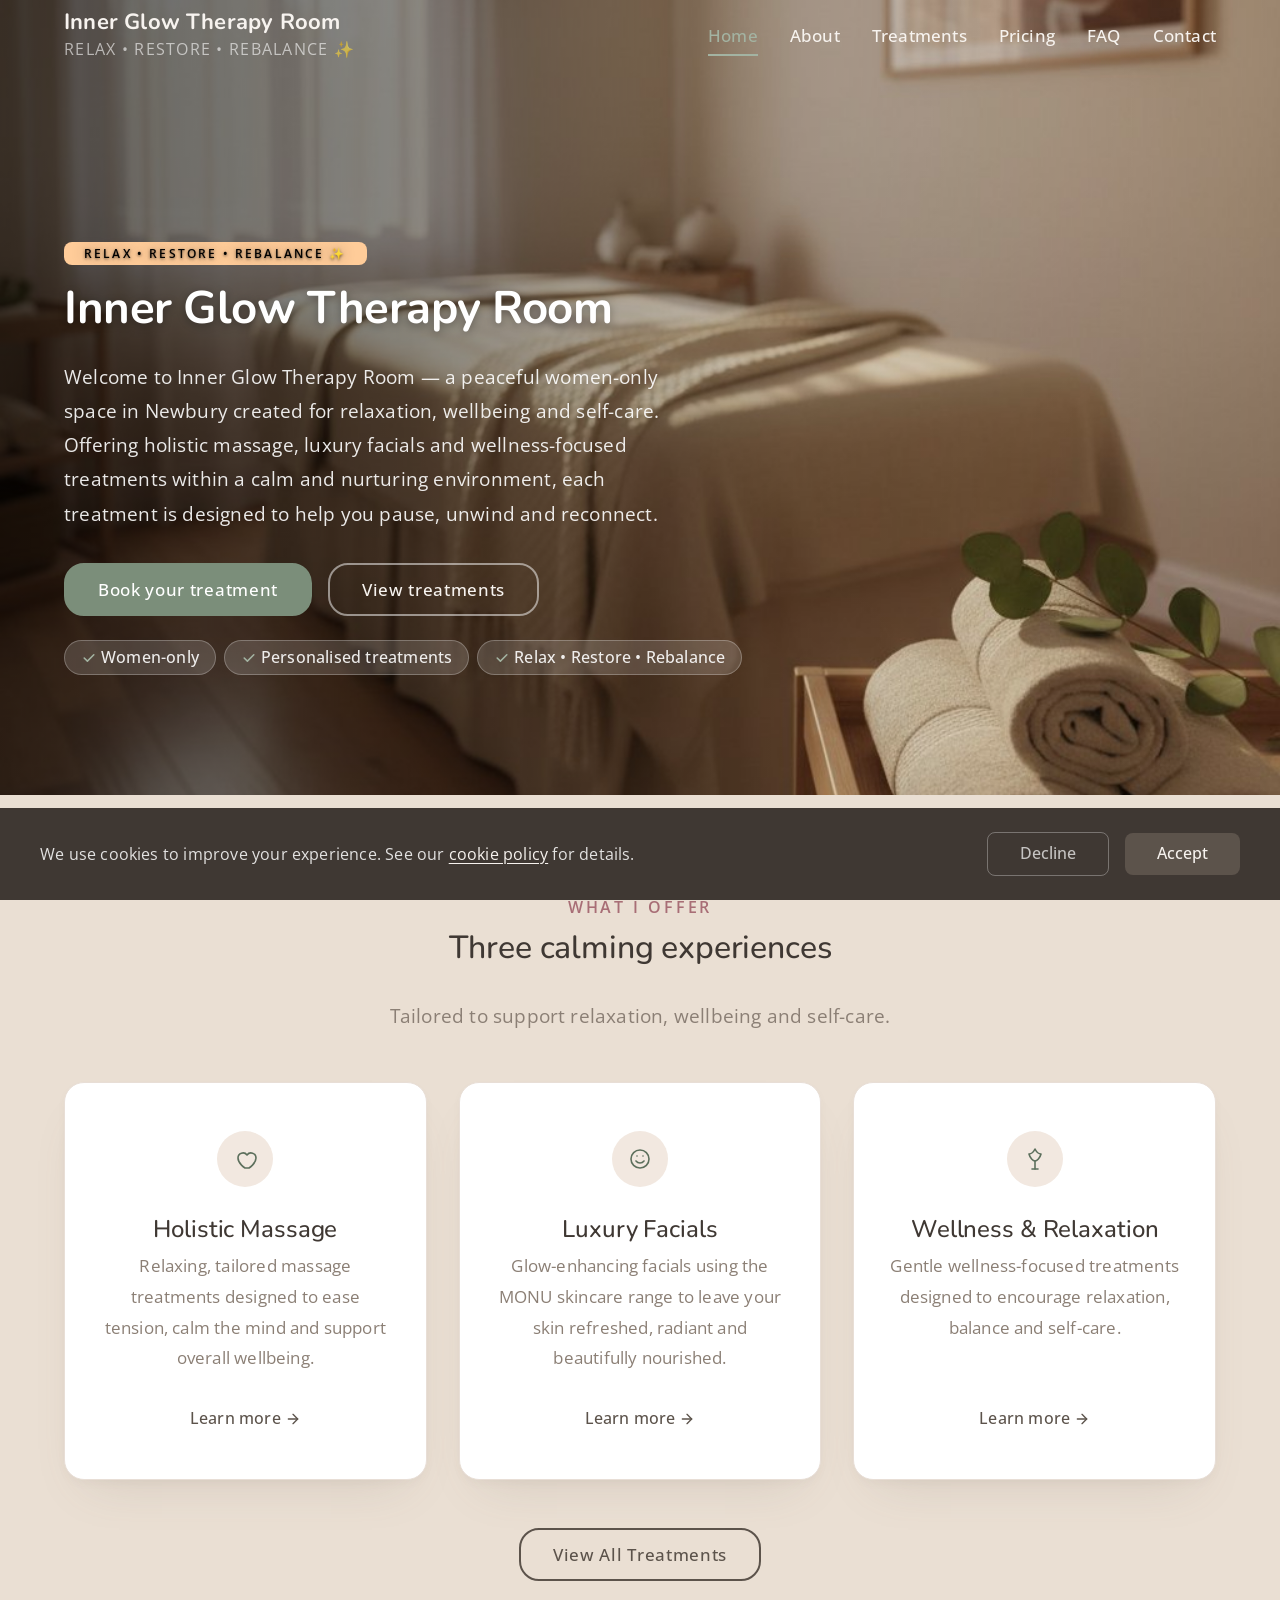
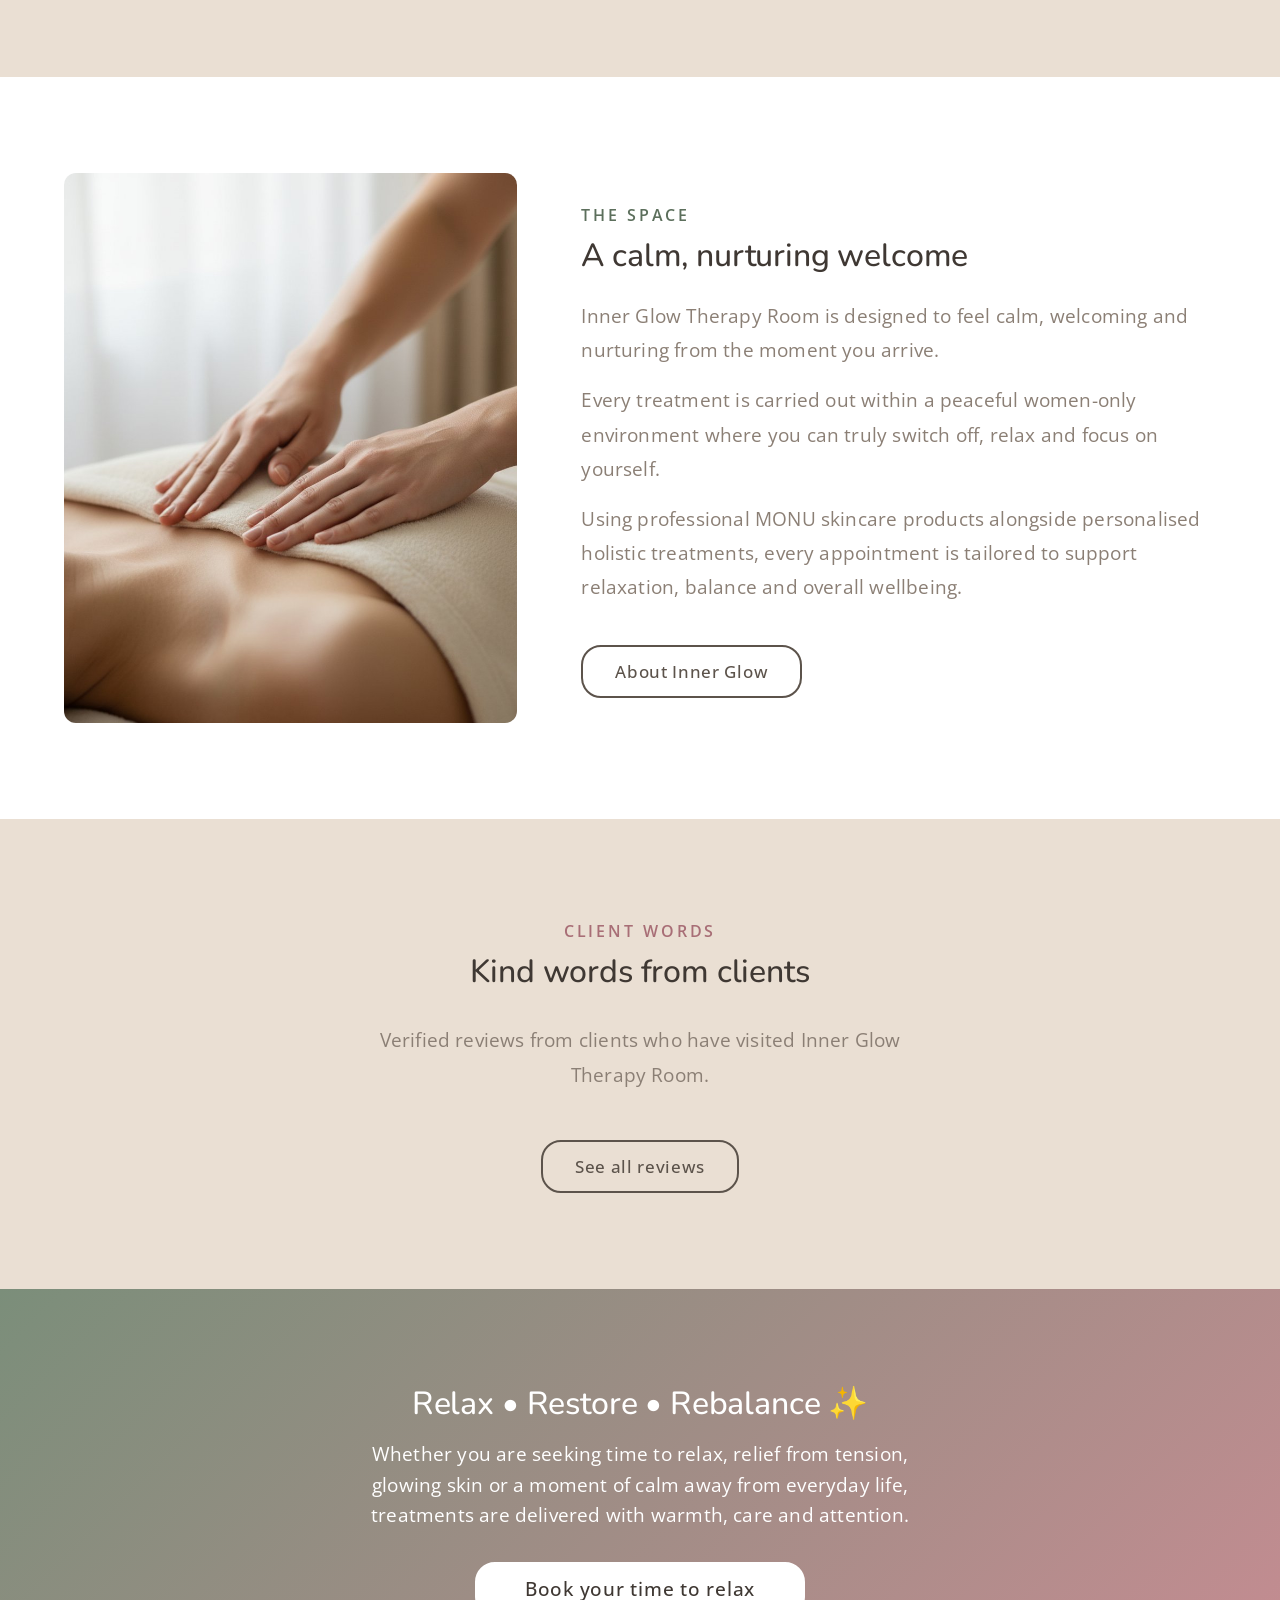
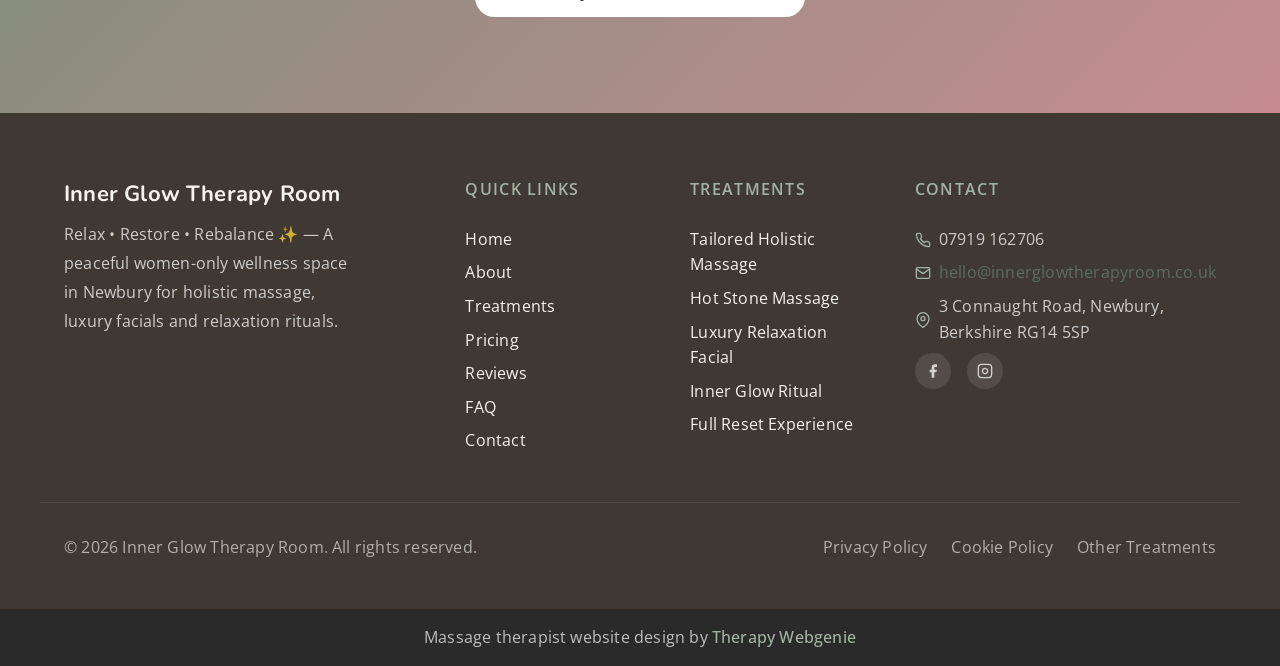
==== commit 8173b1ea: "Cache-bust: bump CSS ?v= params for template v1.7.24" ====
--- a/index.html
+++ b/index.html
@@ -21,9 +21,9 @@
   <link rel="preconnect" href="https://fonts.gstatic.com" crossorigin>
   <link rel="icon" href="images/favicon.png" type="image/png" sizes="96x96">
   <link rel="apple-touch-icon" href="images/apple-touch-icon.png">
-  <link rel="stylesheet" href="css/base.css?v=1723">
-  <link rel="stylesheet" href="css/components.css?v=1723">
-  <link rel="stylesheet" href="css/theme.css?v=1723">
+  <link rel="stylesheet" href="css/base.css?v=1724">
+  <link rel="stylesheet" href="css/components.css?v=1724">
+  <link rel="stylesheet" href="css/theme.css?v=1724">
   <!-- PROFILE:schema -->
     <script type="application/ld+json">
     {
--- a/css/base.css
+++ b/css/base.css
@@ -6,7 +6,7 @@
 
 /* --- Custom Properties (non-theme) --- */
 :root {
-  --text-xs: 0.8125rem;
+  --text-xs: 1rem; /* 1.7.24: the smallest text on a site is 16px (Rick's rule); was 13px */
   --text-sm: 1rem;
   --text-base: 1.0625rem;
   --text-md: 1.1875rem;
@@ -371,7 +371,7 @@
 .section-label--pill {
   background-color: var(--color-secondary);
   color: var(--color-text-inverse);
-  font-size: 0.65rem;
+  font-size: var(--text-xs);
   font-weight: 700;
   letter-spacing: 0.12em;
   padding: 5px 13px;
--- a/css/components.css
+++ b/css/components.css
@@ -82,6 +82,10 @@
   color: var(--color-text-light);
   text-transform: var(--nav-title-transform, uppercase);
   letter-spacing: var(--nav-title-tracking, 0.08em);
+}
+/* 1.7.24: at 16px a spaced-out tagline wraps on a phone; tighter tracking keeps most on one line */
+@media (max-width: 479px) {
+  .nav__title { letter-spacing: min(var(--nav-title-tracking, 0.08em), 0.03em); }
 }
 
 .nav__links {
@@ -545,6 +549,8 @@
     display: flex;
     align-items: center;
   }
+  /* 1.7.24 - reserve the menu button's width so a long brand name never runs under it (withinyou.uk at 375 and 768px). */
+  .nav--two-tier .nav__top { padding-right: calc(40px + var(--space-sm)); }
 }
 
 .nav__top {
@@ -668,7 +674,7 @@
 }
 
 .nav-scroll__title {
-  font-size: 11px;
+  font-size: var(--text-xs);
   color: var(--color-text-light);
   text-transform: uppercase;
   letter-spacing: 0.08em;
@@ -3291,6 +3297,7 @@
   border-radius: var(--radius-full);
   text-transform: uppercase;
   letter-spacing: 0.05em;
+  white-space: nowrap; /* 1.7.24: one line at 16px */
 }
 
 .pricing-card h3 {
@@ -7818,7 +7825,7 @@
   padding: 0.5rem 0.75rem;
   background: linear-gradient(transparent, rgba(0,0,0,0.65));
   color: #fff;
-  font-size: 0.85rem;
+  font-size: var(--text-xs);
   opacity: 0;
   transition: opacity 0.3s ease;
 }
@@ -8173,12 +8180,19 @@
   display: inline-block;
   background-color: rgba(255,255,255,0.18);
   color: var(--color-text-inverse);
-  font-size: 0.65rem;
+  font-size: var(--text-xs);
   font-weight: var(--font-weight-bold);
   letter-spacing: 0.1em;
   text-transform: uppercase;
   padding: 2px var(--space-sm);
   border-radius: var(--aesthetic-radius-pill);
+  white-space: nowrap; /* 1.7.24: one line at 16px, never squeezed by the message beside it */
+  flex-shrink: 0;
+}
+@media (max-width: 479px) {
+  /* the message drops below the pill when both do not fit; only a pill wider than the phone wraps */
+  .announcement-bar__msg { flex-wrap: wrap; justify-content: center; }
+  .announcement-bar__pill { white-space: normal; max-width: 100%; }
 }
 .announcement-bar--subtle .announcement-bar__pill {
   background-color: var(--color-primary);
@@ -8399,14 +8413,14 @@
 }
 .hero__float-num--accent { color: var(--color-accent); }
 .hero__float-label {
-  font-size: 0.7rem;
+  font-size: var(--text-xs);
   font-weight: var(--font-weight-bold);
   color: var(--color-text-heading);
   margin-top: 4px;
   letter-spacing: 0.02em;
 }
 .hero__float-sub {
-  font-size: 0.62rem;
+  font-size: var(--text-xs);
   color: var(--color-text-light);
   margin-top: 1px;
 }
@@ -9388,15 +9402,16 @@
 
 .nav__basket-count {
   position: absolute;
-  top: 0;
-  right: -2px;
-  min-width: 17px;
-  height: 17px;
-  padding: 0 4px;
+  top: -4px;
+  right: -6px;
+  min-width: 22px;
+  height: 22px;
+  padding: 0 5px;
   border-radius: var(--aesthetic-radius-pill);
   background-color: var(--color-accent);
   color: var(--color-text-inverse);
-  font-size: 0.68rem;
+  font-size: var(--text-xs);
+  line-height: 1;
   font-weight: var(--font-weight-bold);
   display: flex;
   align-items: center;
@@ -9610,6 +9625,11 @@
   font-weight: var(--font-weight-semibold);
   letter-spacing: 0.08em;
   text-transform: uppercase;
+}
+
+/* 1.7.24: four steps at 16px fit a phone with less gap and tracking; wrap rather than overflow */
+@media (max-width: 479px) {
+  .booking-steps { gap: var(--space-sm); letter-spacing: 0.02em; flex-wrap: wrap; }
 }
 
 .booking-steps__item {
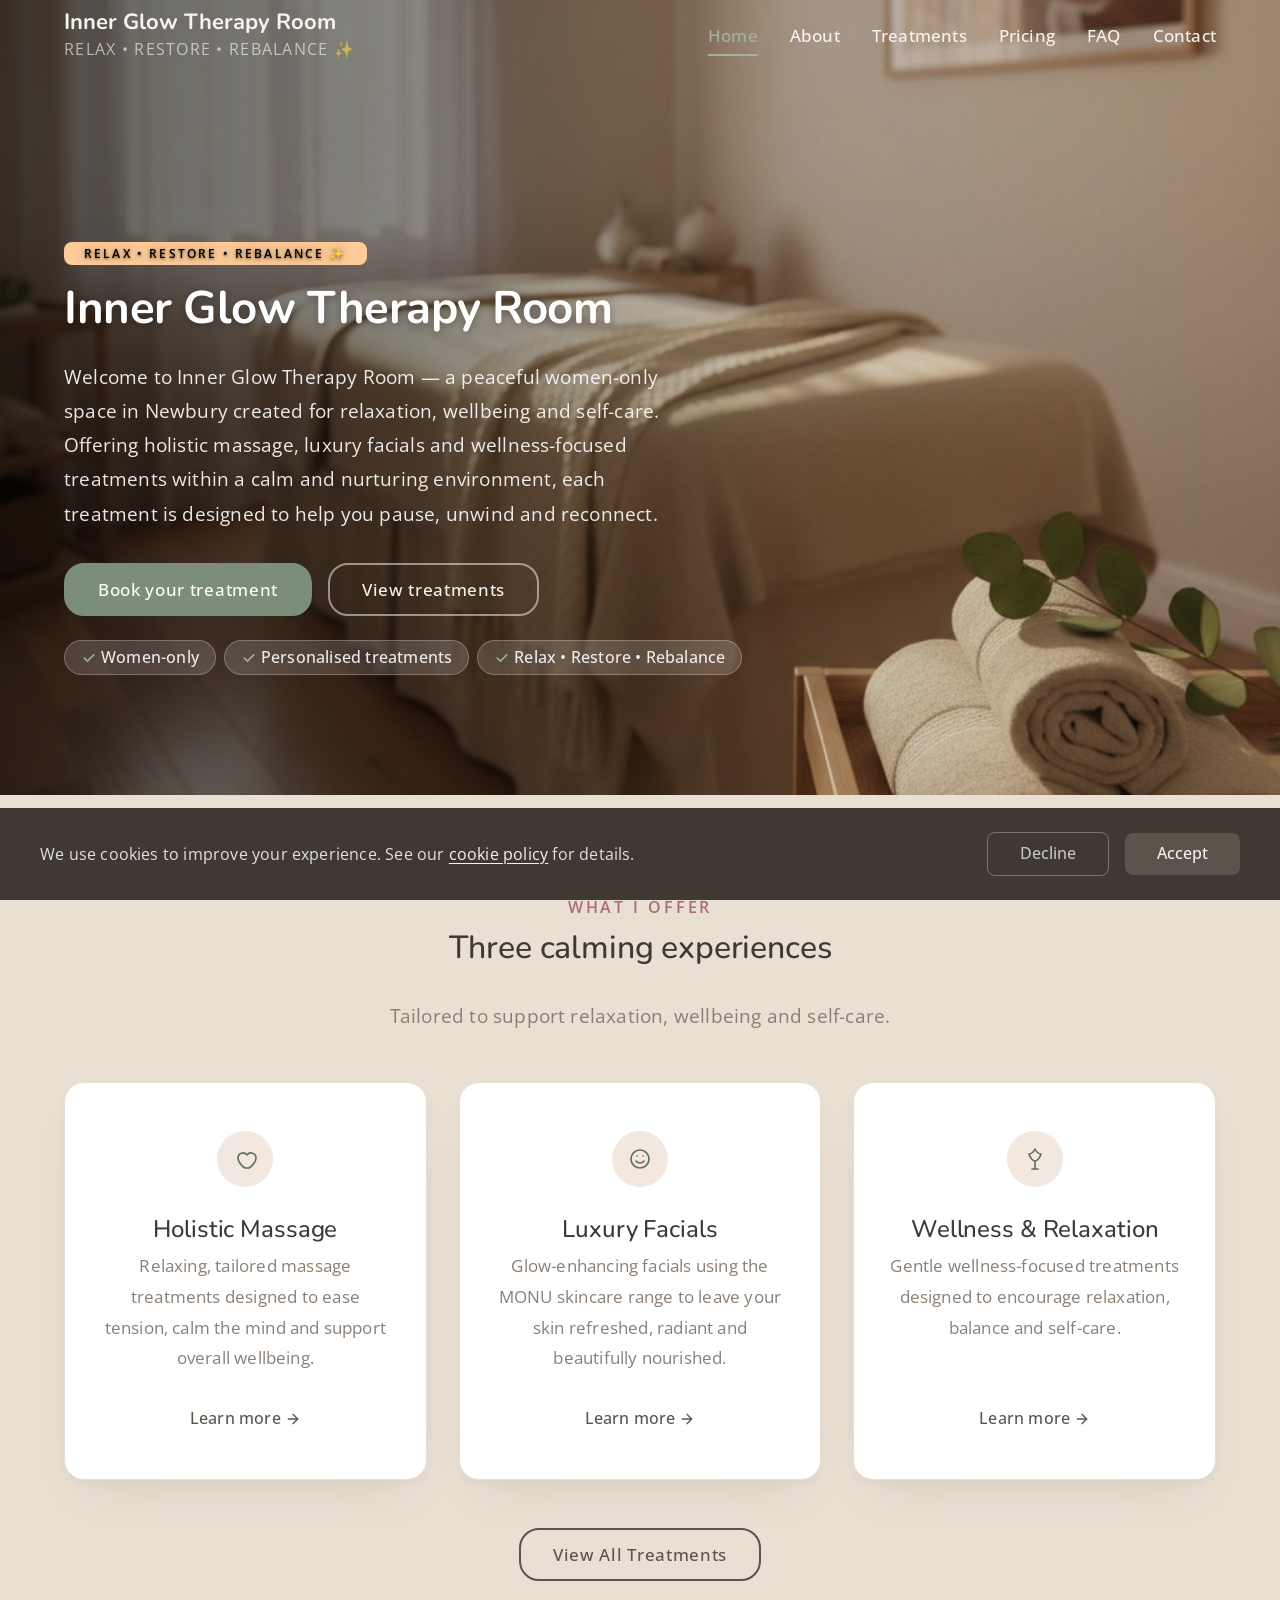
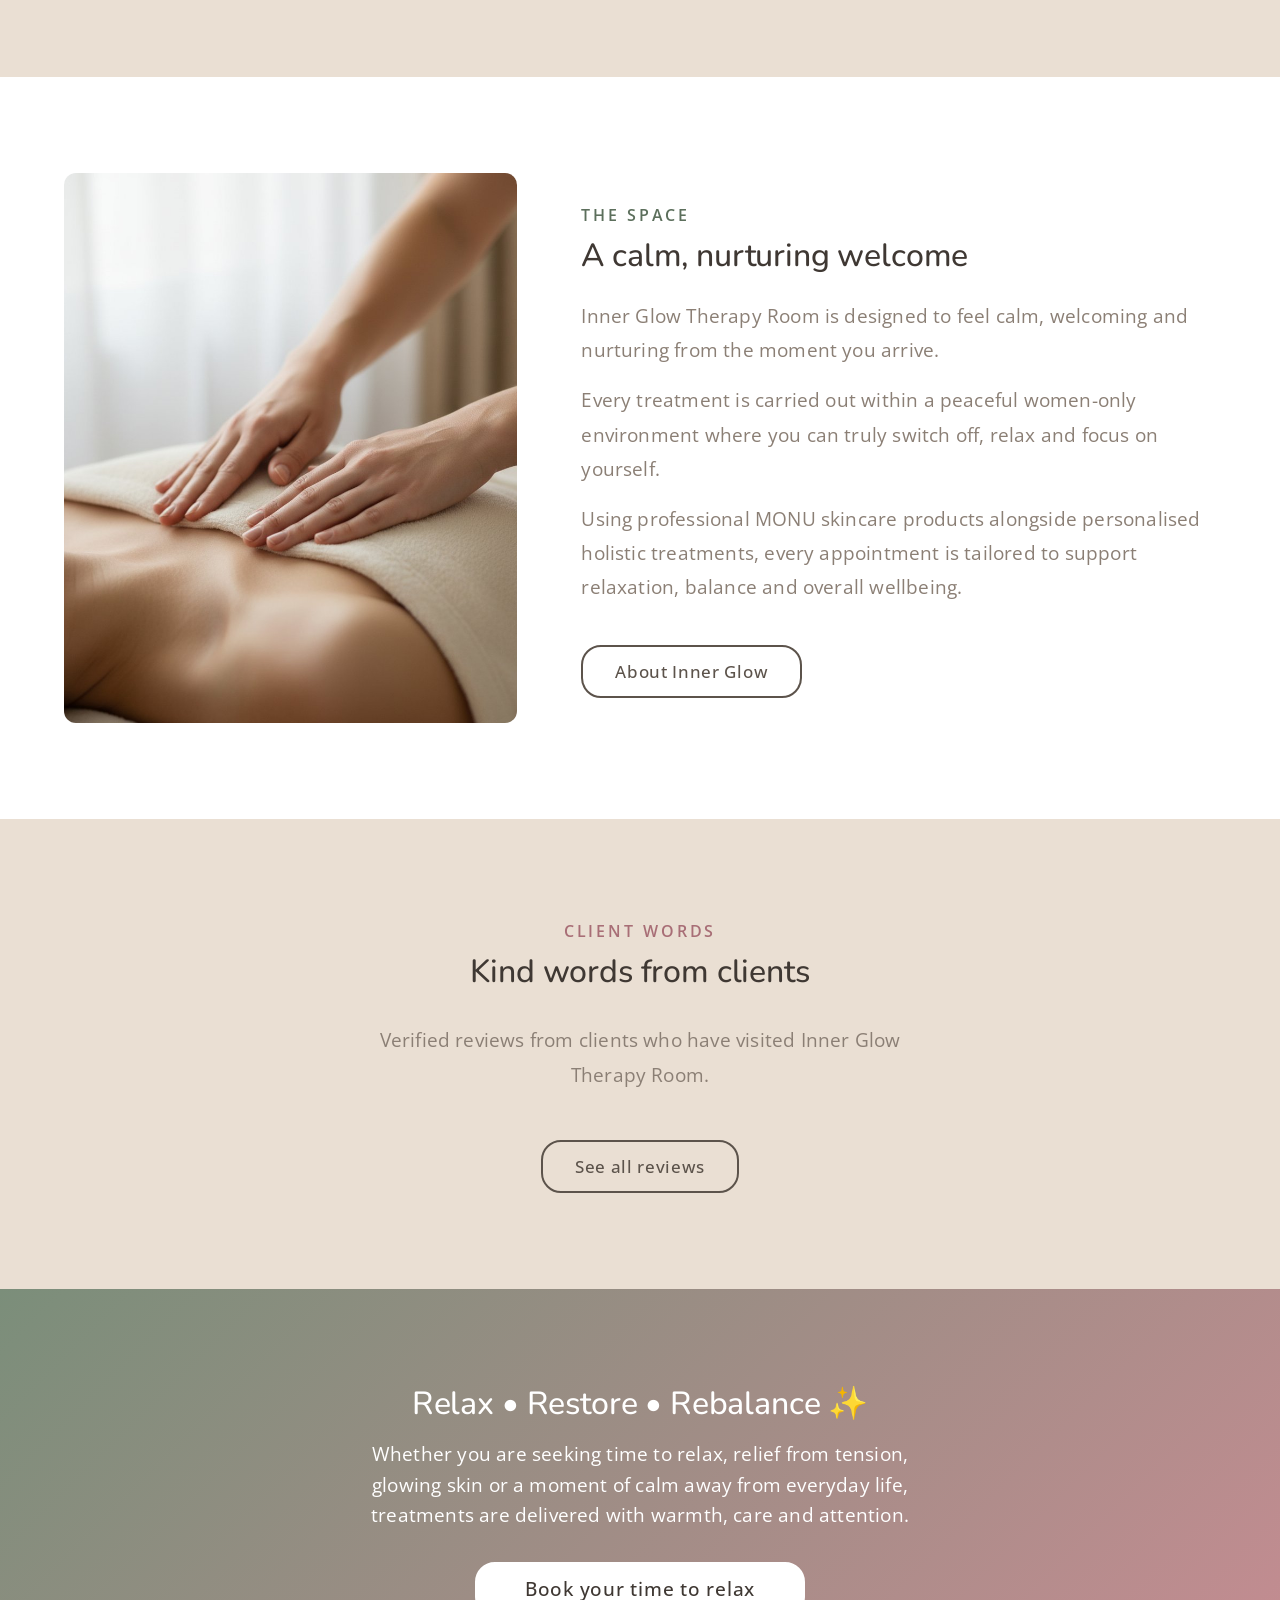
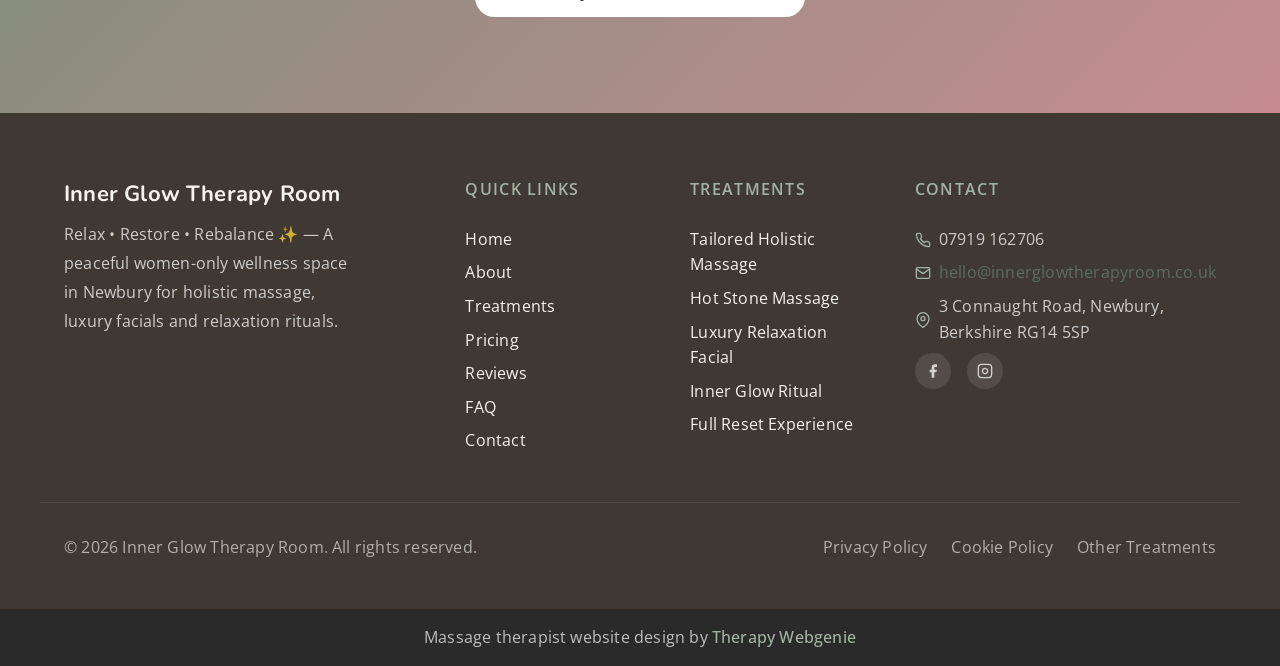
==== commit b237efa8: "Cache-bust: bump CSS ?v= params for template v1.7.25" ====
--- a/index.html
+++ b/index.html
@@ -21,9 +21,9 @@
   <link rel="preconnect" href="https://fonts.gstatic.com" crossorigin>
   <link rel="icon" href="images/favicon.png" type="image/png" sizes="96x96">
   <link rel="apple-touch-icon" href="images/apple-touch-icon.png">
-  <link rel="stylesheet" href="css/base.css?v=1724">
-  <link rel="stylesheet" href="css/components.css?v=1724">
-  <link rel="stylesheet" href="css/theme.css?v=1724">
+  <link rel="stylesheet" href="css/base.css?v=1725">
+  <link rel="stylesheet" href="css/components.css?v=1725">
+  <link rel="stylesheet" href="css/theme.css?v=1725">
   <!-- PROFILE:schema -->
     <script type="application/ld+json">
     {
--- a/css/base.css
+++ b/css/base.css
@@ -147,6 +147,7 @@
   color: var(--color-text-heading);
   line-height: var(--line-height-tight);
   font-weight: var(--font-weight-bold);
+  letter-spacing: var(--heading-tracking, normal); /* v1.7.26 hook */
   margin-bottom: var(--space-md);
   /* v1.7.8 — a heading carrying a long unbreakable token (a domain, an email,
      a hyphen-free compound) has nowhere to wrap and pushes past its container,
@@ -194,7 +195,7 @@
 }
 
 strong {
-  font-weight: var(--font-weight-semibold);
+  font-weight: var(--strong-weight, var(--font-weight-semibold)); /* v1.7.26 hook */
 }
 
 /* --- Layout Utilities --- */
@@ -203,8 +204,8 @@
   max-width: var(--container-max);
   margin-left: auto;
   margin-right: auto;
-  padding-left: var(--space-lg);
-  padding-right: var(--space-lg);
+  padding-left: var(--container-gutter, var(--space-lg)); /* v1.7.26 hook */
+  padding-right: var(--container-gutter, var(--space-lg));
 }
 
 .container--narrow {
@@ -212,8 +213,8 @@
 }
 
 .section {
-  padding-top: var(--space-3xl);
-  padding-bottom: var(--space-3xl);
+  padding-top: var(--section-padding, var(--space-3xl)); /* v1.7.26 hook: a site's own band spacing */
+  padding-bottom: var(--section-padding, var(--space-3xl));
 }
 
 .section--alt {
@@ -259,10 +260,12 @@
   align-items: center;
   justify-content: center;
   gap: var(--space-sm);
-  padding: var(--space-md) var(--space-xl);
+  padding: var(--btn-padding, var(--space-md) var(--space-xl)); /* v1.7.26 hooks: padding, size, weight, capitals */
   font-family: var(--font-body);
-  font-size: var(--text-base);
-  font-weight: var(--font-weight-medium);
+  font-size: var(--btn-font-size, var(--text-base));
+  font-weight: var(--btn-weight, var(--font-weight-medium));
+  text-transform: var(--btn-transform, none);
+  letter-spacing: var(--btn-tracking, normal);
   line-height: 1;
   border-radius: var(--btn-radius, var(--aesthetic-radius)); /* v1.7.20 hook: pill buttons */
   transition: all var(--transition-base);
@@ -396,8 +399,8 @@
   }
 
   .section {
-    padding-top: var(--space-4xl);
-    padding-bottom: var(--space-4xl);
+    padding-top: var(--section-padding-desktop, var(--space-4xl));
+    padding-bottom: var(--section-padding-desktop, var(--space-4xl));
   }
 }
 
--- a/css/components.css
+++ b/css/components.css
@@ -11080,3 +11080,1323 @@
   margin-bottom: var(--space-md);
   border-radius: var(--radius-md);
 }
+
+/* =============================================
+   PAGE FRAME (v1.7.25)
+   The whole page as a centred box over a full-page photograph, the look of
+   many older client sites moving off Elementor (woodlandscounselling.co.uk).
+   Put the class on <body>; the photo is a token, set in the site's theme.css:
+     :root { --page-frame-image: url('../images/background.jpg'); }
+   Optional: --page-frame-width (default 1180px), --page-frame-gap (default
+   --space-lg), --page-frame-position (default top center), --page-frame-bg
+   (the colour behind the photo, default --color-bg-dark).
+   From 1024px only: on phones and tablets the page is full width as usual,
+   because a frame there only steals width.
+   ============================================= */
+@media (min-width: 1024px) {
+  .page-frame {
+    background-color: var(--page-frame-bg, var(--color-bg-dark));
+    background-image: var(--page-frame-image, none);
+    background-size: cover;
+    background-position: var(--page-frame-position, top center);
+    background-repeat: no-repeat;
+    background-attachment: fixed;
+    padding-top: var(--page-frame-gap, var(--space-lg));
+  }
+
+  .page-frame > .announcement-bar,
+  .page-frame > .nav,
+  .page-frame > main,
+  .page-frame > .footer {
+    max-width: var(--page-frame-width, 1180px);
+    margin-left: auto;
+    margin-right: auto;
+  }
+
+  .page-frame > .nav,
+  .page-frame > main {
+    background-color: var(--color-bg);
+  }
+
+  .page-frame > .footer {
+    margin-bottom: var(--page-frame-gap, var(--space-lg));
+  }
+
+  /* The fixed scroll bar stays the width of the box, not of the window */
+  .page-frame > .nav-scroll {
+    max-width: var(--page-frame-width, 1180px);
+    margin-left: auto;
+    margin-right: auto;
+  }
+}
+
+/* =============================================
+   TWO-TIER MENU BAR COLOUR (v1.7.25, token hook)
+   The menu row of .nav--two-tier in its own colour, with the brand row above
+   it left as it is (woodlandscounselling.co.uk: white brand row, sage menu
+   bar). Opt in from the site's theme.css :root:
+     --nav-bar-bg: #93A37E;     the bar
+     --nav-bar-text: #FFFFFF;   its menu words (keep 4.5:1 on the bar)
+   Desktop only (1100px+), where the bar is a row of its own; below that the
+   row holds only the menu button. Dropdown panels keep their own colours.
+   ============================================= */
+@media (min-width: 1100px) {
+  .nav--two-tier .nav__bottom {
+    background-color: var(--nav-bar-bg, transparent);
+  }
+
+  .nav--two-tier .nav__bottom .nav__links > .nav__link,
+  .nav--two-tier .nav__bottom .nav__links > .nav__dropdown > .nav__link {
+    color: var(--nav-bar-text, var(--color-text));
+  }
+
+  .nav--two-tier .nav__bottom .nav__links > .nav__link::after,
+  .nav--two-tier .nav__bottom .nav__links > .nav__dropdown > .nav__link::after {
+    background-color: var(--nav-bar-text, var(--color-primary));
+  }
+}
+
+/* =============================================
+   TOKEN HOOKS (v1.7.25), set in a site's theme.css :root; each falls back to
+   the old value, so a site changes only when it opts in.
+     --hero-slope-panel        the light slope hero's angled panel (default a
+                               12% tint of the primary; a pale band colour
+                               such as var(--color-bg-alt) when the primary is
+                               a deep red that would tint it pink)
+     --trust-bar-logo-height   logo height in .trust-bar (default 52px, 60px
+                               from 768px); raise it when a membership logo's
+                               small print must stay readable
+   ============================================= */
+.hero--slope-light .hero__inner::before {
+  background: var(--hero-slope-panel, color-mix(in srgb, var(--color-primary) 12%, var(--color-bg)));
+}
+
+.trust-bar__logo {
+  height: var(--trust-bar-logo-height, 52px);
+}
+
+@media (min-width: 768px) {
+  .trust-bar__logo {
+    height: var(--trust-bar-logo-height, 60px);
+  }
+}
+
+/* The handwritten sign-off also in the homepage welcome band (v1.7.25):
+   .intro__text .signature, same look as .split__text .signature */
+.intro__text .signature {
+  font-family: var(--font-signature, var(--font-heading));
+  font-size: var(--signature-size, var(--text-xl));
+  font-style: var(--signature-style, italic);
+  color: var(--color-text-heading);
+  margin-top: var(--space-lg);
+}
+
+/* =============================================
+   MORE TOKEN HOOKS (v1.7.25), from the first Elementor-to-flat move
+   (woodlandscounselling.co.uk). A site's look is set here, in tokens, so the
+   library holds structures and each site keeps its own style. Every hook
+   falls back to the old value.
+     --heading-weight       h1 to h6 and the brand name (default bold; 400 for
+                            a regular-weight serif look)
+     --hero-heading-color   the hero h1 on light heroes (default heading colour)
+     --footer-brand-color   the brand name in .footer--simple
+     --nav-title-color      the tagline under the brand name
+     --nav-title-font       its font (default the body font)
+     --intro-align          vertical alignment of .intro__inner and
+                            .intro__inner--reversed (default centre; start
+                            puts the portrait level with the heading)
+   ============================================= */
+h1, h2, h3, h4, h5, h6,
+.nav__name {
+  font-weight: var(--heading-weight, var(--font-weight-bold));
+}
+
+.hero__heading {
+  color: var(--hero-heading-color, var(--color-text-heading));
+}
+
+.footer--simple .footer__brand-name {
+  color: var(--footer-brand-color, var(--color-text-heading));
+}
+
+.nav__title {
+  color: var(--nav-title-color, var(--color-text-light));
+  font-family: var(--nav-title-font, inherit);
+}
+
+.intro__inner,
+.intro__inner--reversed {
+  align-items: var(--intro-align, center);
+}
+
+/* .page-frame and the slope hero / two-tier bar (v1.7.25): inside the box the
+   slope hero keeps a gutter either side instead of running into the box edge,
+   and a coloured two-tier menu bar runs the full width of the box. */
+@media (min-width: 1024px) {
+  .page-frame .hero--slope-dark .hero__inner,
+  .page-frame .hero--slope-light .hero__inner {
+    width: auto;
+    margin-left: var(--space-lg);
+    margin-right: var(--space-lg);
+  }
+}
+
+@media (min-width: 1100px) {
+  .page-frame .nav--two-tier .nav__bottom {
+    margin-left: calc(-1 * var(--space-lg));
+    margin-right: calc(-1 * var(--space-lg));
+    padding-left: var(--space-lg);
+    padding-right: var(--space-lg);
+  }
+}
+
+/* Tap-to-call on phones (v1.7.25, token hook). Below 900px the
+   two-tier header hides its contact row (it shows from 900px); set
+   --nav-call-phone-display: flex in
+   a site's theme.css to show the phone number (only the item holding a tel:
+   link) on its own line under the brand. No markup change, so the editor's nav
+   rebuild cannot drop it. */
+@media (max-width: 899px) {
+  .nav--two-tier .nav__top {
+    flex-wrap: wrap;
+  }
+
+  .nav--two-tier .nav__contact {
+    display: var(--nav-call-phone-display, none);
+    width: 100%;
+    margin-top: var(--space-xs);
+  }
+
+  .nav--two-tier .nav__contact-item {
+    display: none;
+  }
+
+  .nav--two-tier .nav__contact-item:has(a[href^="tel:"]) {
+    display: flex;
+    font-size: var(--text-base);
+  }
+
+  .nav--two-tier .nav__contact-item a[href^="tel:"] {
+    display: inline-flex;
+    align-items: center;
+    min-height: 44px; /* a thumb-sized tap target */
+  }
+}
+
+/* The footer brand name follows --heading-weight too (v1.7.25) */
+.footer--simple .footer__brand-name {
+  font-weight: var(--heading-weight, var(--font-weight-bold));
+}
+
+/* .page-header--rule (v1.7.25): a short line in the primary colour under the
+   page title, the divider many Elementor page titles carry. */
+.page-header--rule h1::after {
+  content: '';
+  display: block;
+  width: var(--page-header-rule-width, 64px); /* v1.7.26 hooks */
+  height: var(--page-header-rule-height, 2px);
+  margin: var(--page-header-rule-gap, var(--space-md)) auto 0;
+  background-color: var(--color-primary);
+}
+
+/* =============================================
+   SHOW BY SCREEN SIZE (v1.7.25)
+   Elementor's "Hide On Desktop / Tablet / Mobile" switches, at Elementor's own
+   breakpoints, so a converted site keeps content that its old site showed on
+   one screen size only (woodlandscounselling.co.uk: the portrait sits top right
+   on desktop and after the content on phones). Combine them freely:
+   class="hide-tablet hide-desktop" shows on phones only.
+     .hide-mobile    hidden below 768px
+     .hide-tablet    hidden from 768px to 1024px
+     .hide-desktop   hidden from 1025px
+   Use sparingly: anything duplicated for two screen sizes has to be edited
+   twice.
+   ============================================= */
+@media (max-width: 767px) {
+  .hide-mobile { display: none !important; }
+}
+
+@media (min-width: 768px) and (max-width: 1024px) {
+  .hide-tablet { display: none !important; }
+}
+
+@media (min-width: 1025px) {
+  .hide-desktop { display: none !important; }
+}
+
+/* .text-photo--natural (v1.7.25): a photo narrower than its column shown at its
+   own width, centred, never stretched (a 600px photo of a real room in a 752px
+   reading column). The converter adds it when an image is narrower than the column. */
+.text-photo--natural {
+  width: auto;
+  max-width: 100%;
+  margin-left: auto;
+  margin-right: auto;
+}
+
+/* =============================================
+   v1.7.26 - THE LOOKS ELEMENTOR SITES ARE BUILT FROM
+   From woodlandscounselling.co.uk (30-10-2026), whose first flat rebuild Rick
+   rejected beside her original: the library had drawn its own nearest version
+   of her header, hero, sidebar, tabs and footer instead of hers. Each piece
+   below is a structure many Elementor sites share; every size, colour and
+   spacing is a token with her measured value as the example, so the next site
+   sets its own numbers in theme.css and adds no CSS.
+   Measure the original first: scripts/style_parity.py.
+   ============================================= */
+
+/* --- Page frame as a share of the window (Elementor's boxed page: 90% up to a
+   maximum), and the box's own shadow. Sets:
+     --page-frame-fluid: 90%;    --page-frame-shadow: 0 0 10px rgba(0,0,0,.5);  */
+@media (min-width: 1024px) {
+  .page-frame > .announcement-bar,
+  .page-frame > .nav,
+  .page-frame > main,
+  .page-frame > .footer,
+  .page-frame > .nav-scroll {
+    width: var(--page-frame-fluid, auto);
+  }
+
+  .page-frame > .nav,
+  .page-frame > main,
+  .page-frame > .footer {
+    box-shadow: var(--page-frame-shadow, none);
+  }
+}
+
+/* --- Headings level by level, and the brand name. Sets --h1-weight,
+   --h2-weight, --h3-weight (each falls back to --heading-weight),
+   --nav-name-weight, --nav-name-tracking. */
+h1 { font-weight: var(--h1-weight, var(--heading-weight, var(--font-weight-bold))); }
+h2 { font-weight: var(--h2-weight, var(--heading-weight, var(--font-weight-bold))); }
+h3 { font-weight: var(--h3-weight, var(--heading-weight, var(--font-weight-bold))); }
+
+.nav__name {
+  font-weight: var(--nav-name-weight, var(--heading-weight, var(--font-weight-bold)));
+  letter-spacing: var(--nav-name-tracking, normal);
+}
+
+/* --- Section in the light grey surface colour (a third band colour beside
+   plain and --alt): <section class="section section--muted">. It is its own
+   background: the alternation safety net (GOLDEN RULE) neither repaints it nor
+   tints the plain section after it (same pattern as .band). */
+.section--muted,
+main > .section:not(.section--alt):not(.section--dark):not(.cta-banner):not(.cta-mid-banner)
+  + .section.section--muted:not(.section--alt):not(.section--dark):not(.cta-banner):not(.cta-mid-banner) {
+  background-color: var(--color-surface-alt);
+}
+
+main > .section.section--muted:not(.section--alt):not(.section--dark):not(.cta-banner):not(.cta-mid-banner)
+  + .section:not(.section--muted):not(.band):not(.section--alt):not(.section--dark):not(.cta-banner):not(.cta-mid-banner) {
+  background-color: var(--color-bg);
+}
+
+/* --- Two-tier menu bar: the words, their spacing and the bar's own padding.
+   Sets --nav-link-size, --nav-link-weight, --nav-link-padding (e.g. 13px 20px,
+   which makes the bar as tall as the links), --nav-link-gap, --nav-bar-padding,
+   --nav-active-line (0% hides the line under the current page; hover keeps it). */
+@media (min-width: 1100px) {
+  .nav--two-tier .nav__bottom {
+    padding-top: var(--nav-bar-padding, var(--space-sm));
+    padding-bottom: var(--nav-bar-padding, var(--space-sm));
+  }
+
+  .nav--two-tier .nav__links {
+    gap: var(--nav-link-gap, var(--space-lg));
+  }
+
+  .nav--two-tier .nav__links > .nav__link,
+  .nav--two-tier .nav__links > .nav__dropdown > .nav__link {
+    font-size: var(--nav-link-size, var(--text-base));
+    font-weight: var(--nav-link-weight, var(--font-weight-medium));
+    padding: var(--nav-link-padding, var(--space-xs) 0);
+  }
+
+  .nav--two-tier .nav__links > .nav__link--active::after {
+    width: var(--nav-active-line, 100%);
+  }
+
+  .nav--two-tier .nav__links > .nav__link:hover::after {
+    width: 100%;
+  }
+}
+
+/* =============================================
+   .nav--brand-place (with .nav--two-tier): the brand stack of many Elementor
+   headers. Desktop: name, tagline and the place on three lines at the left,
+   phone and email top right, the social icon under them. Phones: everything
+   centred in one column, the menu button centred in the menu bar.
+   Markup is the normal two-tier nav; the FIRST .nav__contact-item is the place
+   (its icon is hidden), the LAST holds the social link(s):
+     <nav class="nav nav--two-tier nav--brand-place">
+   Sets: --nav-top-padding / --nav-top-padding-bottom (brand row),
+   --nav-contact-size (contact words), --nav-place-gap (tagline to place),
+   --nav-social-bg / --nav-social-size (round social icon), --nav-toggle-bg and
+   --nav-toggle-bar (the menu button on phones).
+   ============================================= */
+.nav--two-tier.nav--brand-place {
+  padding: 0;
+}
+
+.nav--brand-place .nav__top {
+  flex-wrap: wrap;
+  padding-top: var(--nav-top-padding, 20px);
+  padding-bottom: var(--nav-top-padding-bottom, var(--space-lg));
+  row-gap: var(--nav-place-gap, var(--space-sm));
+  column-gap: var(--space-lg);
+}
+
+.nav--brand-place .nav__contact {
+  display: contents;
+}
+
+.nav--brand-place .nav__brand {
+  flex: 1 1 auto;
+}
+
+.nav--brand-place .nav__contact-item {
+  display: flex;
+  font-size: var(--nav-contact-size, var(--text-sm));
+  color: var(--color-text);
+}
+
+.nav--brand-place .nav__contact-item a {
+  color: inherit;
+  font-weight: var(--font-weight-normal);
+}
+
+.nav--brand-place .nav__contact-item svg {
+  color: var(--color-secondary);
+}
+
+/* the place: its own line under the tagline */
+.nav--brand-place .nav__contact-item:first-child {
+  order: 2;
+  flex: 1 0 calc(100% - 4rem);
+}
+
+.nav--brand-place .nav__contact-item:first-child svg {
+  display: none;
+}
+
+.nav--brand-place .nav__contact-item:last-child {
+  order: 3;
+  margin-left: auto;
+}
+
+/* the social link as a round icon */
+.nav--brand-place .nav__contact-item:last-child a {
+  display: inline-flex;
+  align-items: center;
+  justify-content: center;
+  width: var(--nav-social-size, 32px);
+  height: var(--nav-social-size, 32px);
+  border-radius: 50%;
+  background-color: var(--nav-social-bg, var(--color-primary));
+  color: var(--color-text-inverse);
+}
+
+.nav--brand-place .nav__contact-item:last-child svg {
+  width: 50%;
+  height: 50%;
+  color: inherit;
+}
+
+/* The menu bar runs the full width of the header (and of the page box), not
+   just the width of the menu: its colour is drawn wider than the bar and the
+   header clips it at its own edges. */
+.nav--two-tier.nav--brand-place {
+  overflow-x: clip;
+}
+
+.nav--two-tier.nav--brand-place .nav__bottom {
+  position: relative;
+}
+
+.nav--two-tier.nav--brand-place .nav__bottom::before {
+  content: '';
+  position: absolute;
+  top: 0;
+  bottom: 0;
+  left: -50vw;
+  right: -50vw;
+  background-color: var(--nav-bar-bg, transparent);
+  z-index: -1;
+}
+
+@media (min-width: 1100px) {
+  .nav--two-tier.nav--brand-place .nav__bottom,
+  .page-frame .nav--two-tier.nav--brand-place .nav__bottom {
+    margin-left: 0;
+    margin-right: 0;
+    padding-left: 0;
+    padding-right: 0;
+    border-top: 0;
+    background-color: transparent;
+  }
+}
+
+/* Below 900px: one centred column */
+@media (max-width: 899px) {
+  .nav--brand-place .nav__top {
+    justify-content: center;
+    text-align: center;
+    column-gap: var(--space-md);
+  }
+
+  .nav--brand-place .nav__brand {
+    flex: 1 0 100%;
+    justify-content: center;
+  }
+
+  .nav--brand-place .nav__brand-text {
+    align-items: center;
+  }
+
+  .nav--two-tier.nav--brand-place .nav__contact-item,
+  .nav--two-tier.nav--brand-place .nav__contact-item:has(a[href^="tel:"]) {
+    display: flex;
+    font-size: var(--nav-contact-size, var(--text-base));
+  }
+
+  .nav--brand-place .nav__contact-item:first-child {
+    order: 0;
+    flex: 1 0 100%;
+    justify-content: center;
+  }
+
+  .nav--brand-place .nav__contact-item:last-child {
+    flex: 1 0 100%;
+    justify-content: center;
+    margin-left: 0;
+  }
+}
+
+/* Below 1100px the menu bar is a row of its own with the menu button centred */
+@media (max-width: 1099px) {
+  .nav--two-tier.nav--brand-place .nav__top {
+    padding-right: 0;
+  }
+
+  .nav--two-tier.nav--brand-place .nav__bottom {
+    position: relative;
+    justify-content: center;
+    padding: 3px 0;
+  }
+
+  .nav--two-tier.nav--brand-place .nav__toggle {
+    background-color: var(--nav-toggle-bg, transparent);
+    border-radius: 0;
+    padding: 9px 8px;
+  }
+
+  .nav--two-tier.nav--brand-place .nav__toggle-bar {
+    background-color: var(--nav-toggle-bar, var(--color-text-heading));
+  }
+}
+
+/* =============================================
+   .hero--slope-cut (with .hero--slope-light): the Elementor two-column hero
+   with a slanted panel. Desktop: the photo on the left with one rounded
+   corner and no shadow, the panel behind it cut on a slant, the text in the
+   panel on the right. Phones: the photo edge to edge, then the panel.
+   Sets: --hero-cut-image-width (47.6%), --hero-cut-image-height (350px),
+   --hero-cut-image-radius (0 0 0 50px), --hero-cut-top / --hero-cut-bottom
+   (where the slant meets the top and bottom edge, 11% / 34%),
+   --hero-cut-content-padding (60px), --hero-cut-padding (the band, 32px 0 40px),
+   --hero-cut-heading-size (2rem), --hero-cut-heading-gap, --hero-lead-size,
+   --hero-cut-image-height-mobile (300px). The panel colour is --hero-slope-panel.
+   ============================================= */
+.hero--slope-light.hero--slope-cut .hero__heading {
+  font-size: var(--hero-cut-heading-size, 2rem);
+  margin-bottom: var(--hero-cut-heading-gap, var(--space-xl));
+}
+
+.hero--slope-cut .hero__text--lead {
+  font-size: var(--hero-lead-size, var(--text-md));
+}
+
+.hero--slope-cut .hero__text {
+  line-height: var(--hero-cut-line-height, var(--line-height-normal));
+  margin-bottom: var(--space-lg);
+}
+
+@media (min-width: 768px) {
+  .hero--slope-light.hero--slope-cut {
+    padding: var(--hero-cut-padding, 32px 0 40px);
+  }
+
+  .hero--slope-light.hero--slope-cut .hero__inner,
+  .page-frame .hero--slope-light.hero--slope-cut .hero__inner {
+    grid-template-columns: var(--hero-cut-image-width, 47.6%) 1fr;
+    gap: 0;
+    padding: 0;
+    min-height: 0;
+    align-items: stretch;
+    width: calc(100% - 2 * var(--container-gutter, var(--space-lg)));
+    max-width: calc(var(--container-max) - 2 * var(--container-gutter, var(--space-lg)));
+    margin-left: auto;
+    margin-right: auto;
+  }
+
+  .hero--slope-light.hero--slope-cut .hero__inner::before {
+    left: 0;
+    right: 0;
+    border-radius: 0;
+    clip-path: polygon(var(--hero-cut-top, 11%) 0, 100% 0, 100% 100%, var(--hero-cut-bottom, 34%) 100%);
+  }
+
+  .hero--slope-light.hero--slope-cut .hero__image-wrap {
+    align-self: center;
+    padding: 40px 0;
+  }
+
+  .hero--slope-light.hero--slope-cut .hero__image {
+    height: var(--hero-cut-image-height, 350px);
+    min-height: 0;
+    border-radius: var(--hero-cut-image-radius, 0 0 0 50px);
+    box-shadow: none;
+  }
+
+  .hero--slope-light.hero--slope-cut .hero__content {
+    padding: var(--hero-cut-content-padding, 60px);
+  }
+
+  .hero--slope-light.hero--slope-cut .hero__text {
+    max-width: none;
+  }
+
+  .hero--slope-light.hero--slope-cut .hero__actions {
+    justify-content: flex-start;
+  }
+}
+
+@media (max-width: 767px) {
+  .hero--slope-light.hero--slope-cut {
+    padding: 0;
+  }
+
+  .hero--slope-light.hero--slope-cut .hero__inner {
+    display: flex;
+    flex-direction: column;
+    gap: 0;
+    width: 100%;
+    max-width: none;
+    margin: 0;
+    padding: 0;
+  }
+
+  .hero--slope-light.hero--slope-cut .hero__inner::before {
+    display: none;
+  }
+
+  .hero--slope-light.hero--slope-cut .hero__image {
+    width: 100%;
+    height: var(--hero-cut-image-height-mobile, 300px);
+    aspect-ratio: auto;
+    border-radius: 0;
+    box-shadow: none;
+  }
+
+  .hero--slope-light.hero--slope-cut .hero__content {
+    background: var(--hero-slope-panel, color-mix(in srgb, var(--color-primary) 12%, var(--color-bg)));
+    padding: var(--hero-cut-content-padding-mobile, 60px 20px);
+  }
+
+  .hero--slope-light.hero--slope-cut .hero__heading {
+    text-align: center;
+  }
+
+  .hero--slope-light.hero--slope-cut .hero__actions {
+    justify-content: center;
+  }
+}
+
+/* =============================================
+   .sidebar-layout: the page's text in a wide column with a narrow column
+   beside it (a portrait card, contact details). The sidebar follows the text
+   on phones and tablets.
+     <div class="container sidebar-layout">
+       <div class="sidebar-layout__main"> ...text... </div>
+       <aside class="sidebar-layout__aside"> ...profile-card... </aside>
+     </div>
+   Sets: --sidebar-main (69%), --sidebar-aside (24%), --sidebar-gap (on
+   phones), --prose-h2-size / --prose-h2-weight and --prose-h3-size (headings
+   inside the main column, when the old site drew them smaller than section
+   titles).
+   ============================================= */
+.sidebar-layout {
+  display: grid;
+  gap: var(--sidebar-gap, var(--space-3xl));
+}
+
+.sidebar-layout__main {
+  min-width: 0;
+}
+
+.sidebar-layout__main h2 {
+  font-size: var(--prose-h2-size, var(--text-h2));
+  font-weight: var(--prose-h2-weight, var(--h2-weight, var(--heading-weight, var(--font-weight-bold))));
+  margin-bottom: var(--space-md);
+}
+
+.sidebar-layout__main h3 {
+  font-size: var(--prose-h3-size, var(--text-h3));
+  margin-top: var(--prose-h3-gap, var(--space-xl));
+  margin-bottom: var(--prose-h3-after, var(--space-sm));
+}
+
+/* paragraph gap in the main column (--prose-p-gap): an Elementor text box
+   separates paragraphs by a blank line, wider than the library's gap */
+.sidebar-layout__main p {
+  margin-bottom: var(--prose-p-gap, var(--space-md));
+}
+
+.sidebar-layout__main > h3:first-child,
+.sidebar-layout__main > :first-child > h3:first-child {
+  margin-top: 0;
+}
+
+@media (min-width: 1025px) {
+  .sidebar-layout {
+    grid-template-columns: var(--sidebar-main, 69%) var(--sidebar-aside, 24%);
+    justify-content: space-between;
+    align-items: start;
+  }
+}
+
+/* =============================================
+   .profile-card: a portrait with the name, a line of credentials and a
+   button, centred, no frame (the "about me" card many therapist sites put
+   beside their text).
+     <div class="profile-card">
+       <img class="profile-card__image" src=... alt=... width height>
+       <p class="profile-card__name">Catherine Nicholas</p>
+       <p class="profile-card__meta">BA (Hons) MBACP ...</p>
+       <a class="btn btn--accent" href=...>Learn More</a>
+     </div>
+   Sets --profile-name-size (1.5rem), --profile-meta-size / --profile-meta-weight.
+   ============================================= */
+.profile-card {
+  text-align: center;
+}
+
+.profile-card__image {
+  display: block;
+  width: 100%;
+  height: auto;
+  margin-bottom: var(--space-xl);
+}
+
+.profile-card__name {
+  font-family: var(--font-heading);
+  font-size: var(--profile-name-size, 1.5rem);
+  color: var(--color-text-heading);
+  line-height: 1.4;
+  margin-bottom: var(--space-sm);
+}
+
+.profile-card__meta {
+  font-size: var(--profile-meta-size, var(--text-base));
+  font-weight: var(--profile-meta-weight, var(--font-weight-semibold));
+  text-transform: uppercase;
+  line-height: 1.6;
+  color: var(--color-text);
+  margin-bottom: var(--space-lg);
+}
+
+/* =============================================
+   .tabs: tabbed text, the titles in a column of pills beside the panel from
+   768px (Elementor's vertical nested tabs), stacked above it on phones. One
+   panel shows at a time; main.js switches them and sets the keyboard and
+   screen reader roles. Without JavaScript every panel shows.
+     <div class="tabs">
+       <div class="tabs__list" role="tablist">
+         <button class="tabs__tab" type="button" role="tab" aria-selected="true" aria-controls="t1" id="t1-tab">Title</button> ...
+       </div>
+       <div class="tabs__panel" role="tabpanel" id="t1" aria-labelledby="t1-tab"> ...text... </div> ...
+     </div>
+   Sets --tabs-list-width (30%), --tabs-radius (20px), --tabs-panel-bg
+   (surface-alt), --tabs-active-bg (secondary).
+   ============================================= */
+.tabs {
+  display: grid;
+  gap: 10px;
+}
+
+.tabs__list {
+  display: flex;
+  flex-direction: column;
+  gap: 10px;
+}
+
+.tabs__tab {
+  font: inherit;
+  font-size: var(--btn-font-size, var(--text-base));
+  font-weight: var(--btn-weight, var(--font-weight-semibold));
+  text-transform: var(--btn-transform, none);
+  text-align: left;
+  line-height: 1.2;
+  padding: 15px 35px;
+  border: 0;
+  border-radius: var(--tabs-radius, 20px);
+  background-color: var(--tabs-panel-bg, var(--color-surface-alt));
+  color: var(--color-text);
+  cursor: pointer;
+}
+
+.tabs__tab:hover {
+  color: var(--color-primary);
+}
+
+.tabs__tab[aria-selected="true"] {
+  background-color: var(--tabs-active-bg, var(--color-secondary));
+  color: var(--color-text-inverse);
+}
+
+.tabs__tab:focus-visible {
+  outline: 2px solid var(--color-primary);
+  outline-offset: 2px;
+}
+
+.tabs__panel {
+  background-color: var(--tabs-panel-bg, var(--color-surface-alt));
+  border-radius: var(--tabs-radius, 20px);
+  padding: var(--space-xl) var(--space-lg);
+}
+
+.tabs--ready .tabs__panel[hidden] {
+  display: none;
+}
+
+/* Phones: each panel straight under its own title, as Elementor's tabs do
+   (titles 1 to 8; a panel is .tabs' child n+1 because the list comes first) */
+@media (max-width: 767px) {
+  .tabs { display: flex; flex-direction: column; }
+  .tabs__list { display: contents; }
+  .tabs__tab:nth-child(1) { order: 1; }  .tabs > .tabs__panel:nth-child(2) { order: 2; }
+  .tabs__tab:nth-child(2) { order: 3; }  .tabs > .tabs__panel:nth-child(3) { order: 4; }
+  .tabs__tab:nth-child(3) { order: 5; }  .tabs > .tabs__panel:nth-child(4) { order: 6; }
+  .tabs__tab:nth-child(4) { order: 7; }  .tabs > .tabs__panel:nth-child(5) { order: 8; }
+  .tabs__tab:nth-child(5) { order: 9; }  .tabs > .tabs__panel:nth-child(6) { order: 10; }
+  .tabs__tab:nth-child(6) { order: 11; } .tabs > .tabs__panel:nth-child(7) { order: 12; }
+  .tabs__tab:nth-child(7) { order: 13; } .tabs > .tabs__panel:nth-child(8) { order: 14; }
+  .tabs__tab:nth-child(8) { order: 15; } .tabs > .tabs__panel:nth-child(9) { order: 16; }
+}
+
+@media (min-width: 768px) {
+  .tabs {
+    grid-template-columns: var(--tabs-list-width, 30%) 1fr;
+    align-items: start;
+  }
+
+  .tabs__panel {
+    grid-column: 2;
+    grid-row: 1 / span 20;
+    padding: 40px;
+  }
+}
+
+/* =============================================
+   Flat CTA band and the footer card.
+   .section.cta-mid-banner takes --cta-band-bg (a flat colour instead of the
+   gradient), and .btn--outline-light is the outlined white button of many
+   Elementor CTA strips. .cta-mid-banner--center-mobile centres it on phones.
+   .footer--card (with .footer--simple): the footer's contents in a white card
+   on the band colour, everything centred (name, phone and email on their own
+   lines, a round social icon .footer__social, the legal links in the primary
+   colour, the copyright). Sets --footer-card-bg, --footer-card-padding (40px),
+   --footer-name-size (2.125rem).
+   ============================================= */
+.section.cta-mid-banner {
+  background: var(--cta-band-bg, linear-gradient(135deg, var(--color-primary-dark) 0%, var(--color-primary) 100%));
+  padding: var(--cta-band-padding, var(--space-2xl)) 0;
+}
+
+/* the handwritten sign-off also in the main column of .sidebar-layout */
+.sidebar-layout__main .signature {
+  font-family: var(--font-signature, var(--font-heading));
+  font-size: var(--signature-size, var(--text-xl));
+  font-style: var(--signature-style, italic);
+  color: var(--color-text-heading);
+  line-height: 1.6;
+}
+
+.btn--outline-light {
+  background-color: transparent;
+  color: var(--color-text-inverse);
+  border-color: var(--color-text-inverse);
+}
+
+.btn--outline-light:hover {
+  background-color: var(--color-text-inverse);
+  color: var(--color-primary);
+}
+
+@media (max-width: 767px) {
+  .cta-mid-banner--center-mobile .cta-mid-banner__inner {
+    align-items: center;
+    text-align: center;
+  }
+}
+
+.footer--card {
+  padding: var(--space-xl) 0;
+}
+
+.footer--card > .container {
+  background-color: var(--footer-card-bg, var(--color-surface));
+  padding: var(--footer-card-padding, 40px);
+  max-width: calc(var(--container-max) - 2 * var(--container-gutter, var(--space-lg)));
+  width: calc(100% - 2 * var(--container-gutter, var(--space-lg)));
+}
+
+.footer--card .footer__brand-name {
+  font-size: var(--footer-name-size, 2.125rem);
+  margin-bottom: var(--space-md);
+}
+
+.footer--card .footer__links {
+  flex-direction: column;
+  align-items: center;
+  gap: 0;
+  margin-bottom: var(--space-md);
+}
+
+.footer--card .footer__link {
+  display: inline-flex;
+  align-items: center;
+  gap: var(--space-xs);
+  font-size: var(--text-md);
+  color: var(--color-text);
+  line-height: var(--line-height-normal);
+}
+
+.footer--card .footer__link svg {
+  width: 16px;
+  height: 16px;
+  color: var(--color-primary);
+}
+
+.footer--card .footer__social {
+  display: inline-flex;
+  align-items: center;
+  justify-content: center;
+  width: 36px;
+  height: 36px;
+  border-radius: 50%;
+  background-color: var(--nav-social-bg, var(--color-primary));
+  color: var(--color-text-inverse);
+  margin-bottom: var(--space-md);
+}
+
+.footer--card .footer__social svg {
+  width: 50%;
+  height: 50%;
+}
+
+.footer--card .footer__bottom {
+  border-top: 0;
+  padding-top: 0;
+  display: flex;
+  flex-direction: column-reverse;
+  align-items: center;
+  gap: var(--space-md);
+}
+
+.footer--card .footer__legal a {
+  color: var(--color-primary);
+  font-size: var(--text-xs);
+}
+
+.footer--card .footer__copyright {
+  font-size: var(--text-sm);
+  color: #777;
+}
+
+/* .card--icon-bare (v1.7.26, with .card--feature): the icon drawn on its own,
+   no circle behind it, at --card-icon-size (50px), in the primary colour. */
+.card--icon-bare .card__icon,
+.section--alt .card--icon-bare .card__icon {
+  width: auto;
+  height: auto;
+  background: none;
+  border-radius: 0;
+}
+
+.card--icon-bare .card__icon svg {
+  width: var(--card-icon-size, 50px);
+  height: var(--card-icon-size, 50px);
+}
+
+/* v1.7.26 token hooks: --checklist-icon-size (20px) for the tick of
+   .checklist, --card-text-size (base) for .card__text. */
+.checklist > li > svg {
+  width: var(--checklist-icon-size, 20px);
+  height: var(--checklist-icon-size, 20px);
+  min-width: var(--checklist-icon-size, 20px);
+}
+
+.card__text {
+  font-size: var(--card-text-size, var(--text-base));
+}
+
+/* .text-note (v1.7.26): a paragraph in small print, for a notice the old site
+   set smaller than its body text (a safety message, terms in brief). The
+   Elementor converter adds it when a text box was set smaller than the body.
+   Size: --text-note-size (default --text-sm). */
+.text-note {
+  font-size: var(--text-note-size, var(--text-sm));
+}
+
+/* .as-h2 / .as-h3 / .as-h4 (v1.7.26): a heading drawn at another level's size,
+   so a page keeps a valid heading order (h1, h2, h3) while each heading looks as
+   the old site drew it. The Elementor converter adds it when an old page went
+   straight from its title to h3 sub-headings: they become h2.as-h3. */
+.as-h2 { font-size: var(--text-h2); font-weight: var(--h2-weight, var(--heading-weight, var(--font-weight-bold))); }
+.as-h3 { font-size: var(--text-h3); font-weight: var(--h3-weight, var(--heading-weight, var(--font-weight-bold))); }
+.as-h4 { font-size: var(--text-lg); }
+
+@media (min-width: 768px) {
+  .as-h2 { font-size: var(--text-h2-desktop); }
+  .as-h3 { font-size: var(--text-h3-desktop); }
+}
+
+.sidebar-layout__main .as-h3 {
+  font-size: var(--prose-h3-size, var(--text-h3));
+  font-weight: var(--h3-weight, var(--heading-weight, var(--font-weight-bold)));
+  margin-top: var(--prose-h3-gap, var(--space-xl));
+  margin-bottom: var(--prose-h3-after, var(--space-sm));
+}
+
+.sidebar-layout__main > .as-h3:first-child,
+.sidebar-layout__main > :first-child > .as-h3:first-child {
+  margin-top: 0;
+}
+
+/* .contact-form-card--muted (v1.7.26): the form on the light grey surface, no
+   frame, where the old site boxed its form in grey. .contact-columns: two
+   columns of contact details, form and map in the old site's own order
+   (with .grid.grid--2); a map inside one fills its column. Tokens:
+   --contact-columns-gap, --contact-map-height, --contact-form-radius. */
+.contact-form-card--muted {
+  background-color: var(--color-surface-alt);
+  border: 0;
+  box-shadow: none;
+  border-radius: var(--contact-form-radius, var(--aesthetic-radius));
+}
+
+.contact-columns {
+  gap: var(--contact-columns-gap, var(--space-2xl));
+}
+
+.contact-columns .map-placeholder {
+  height: auto;
+  margin: var(--space-md) 0;
+  border-radius: 0;
+}
+
+.contact-columns .map-placeholder iframe {
+  display: block;
+  width: 100%;
+  height: var(--contact-map-height, 300px);
+}
+
+main .contact-columns .checklist a:not([class]) {
+  color: inherit;
+  text-decoration: none;
+}
+
+.contact-columns h2 {
+  font-size: var(--prose-h2-size, var(--text-h2));
+  font-weight: var(--prose-h2-weight, var(--h2-weight, var(--heading-weight, var(--font-weight-bold))));
+  margin-bottom: var(--space-md);
+}
+
+/* v1.7.26 token hooks: --nav-brand-gap (name to tagline in .nav--brand-place),
+   --form-label-size (form labels). */
+.nav--brand-place .nav__brand-text {
+  gap: var(--nav-brand-gap, 2px);
+}
+
+.form__label {
+  font-size: var(--form-label-size, var(--text-sm));
+}
+
+/* =============================================
+   .accordion--boxed (v1.7.26): Elementor's nested accordion as it is drawn by
+   default: each title in a thin box with the plus at the left, the open panel
+   on the light grey surface in the same thin border, the text at body size,
+   filling its column. Tokens: --accordion-border (#D5D8DC), --accordion-title-size
+   (1.25rem), --accordion-panel-padding (40px).
+   ============================================= */
+.accordion--boxed {
+  max-width: none;
+}
+
+.accordion--boxed .accordion__item {
+  border-bottom: 0;
+}
+
+.accordion--boxed .accordion__trigger {
+  flex-direction: row-reverse;
+  justify-content: flex-end;
+  gap: 10px;
+  padding: 10px;
+  border: 1px solid var(--accordion-border, #D5D8DC);
+  margin-top: -1px;
+  font-size: var(--accordion-title-size, 1.25rem);
+  color: var(--color-text-heading);
+}
+
+.accordion--boxed .accordion__icon {
+  width: 13px;
+  height: 13px;
+  color: var(--accordion-icon-color, var(--color-primary));
+  stroke-width: 4; /* Elementor's solid plus */
+}
+
+.accordion--boxed .accordion__content {
+  background-color: var(--color-surface-alt);
+  border: 1px solid var(--accordion-border, #D5D8DC);
+  border-top: 0;
+  padding: var(--accordion-panel-padding, 40px);
+}
+
+.accordion--boxed .accordion__content p {
+  font-size: inherit;
+  color: var(--color-text);
+  line-height: inherit;
+}
+
+/* Lists in a page's own text column (v1.7.26): the plain bullets and numbers
+   of the old site's text, indented (--prose-list-indent, 40px), with the gap
+   after the list --prose-list-gap (20px). Only lists with no class: tick lists
+   (.checklist) keep their own look. */
+.sidebar-layout__main ul:not([class]),
+.sidebar-layout__main ol:not([class]),
+.accordion__content ul:not([class]),
+.accordion__content ol:not([class]) {
+  list-style: disc;
+  padding-left: var(--prose-list-indent, 40px);
+  margin-bottom: var(--prose-list-gap, 20px);
+}
+
+.sidebar-layout__main ol:not([class]),
+.accordion__content ol:not([class]) {
+  list-style: decimal;
+}
+
+/* A section's own column width, carried from the old site (Elementor's
+   --content-width) on the element: <div class="container container--content"
+   style="--content-width: 960px">. Default 800px. */
+.container--content {
+  max-width: calc(var(--content-width, 800px) + 2 * var(--container-gutter, var(--space-lg)));
+}
+
+/* .as-h1: a heading inside the text drawn at the page title's size (the old
+   site's text carried its own h1, which becomes an h2 here). */
+.as-h1 {
+  font-size: var(--text-h1);
+  font-weight: var(--h1-weight, var(--heading-weight, var(--font-weight-bold)));
+}
+
+@media (min-width: 768px) {
+  .as-h1 { font-size: var(--text-h1-desktop); }
+}
+
+.sidebar-layout__main .as-h1 {
+  font-size: var(--text-h1-desktop);
+  font-weight: var(--h1-weight, var(--heading-weight, var(--font-weight-bold)));
+}
+
+/* Page title band: the title's own width (--page-header-title-width, e.g. 750px)
+   so a long title wraps as the old site wrapped it. */
+.page-header h1 {
+  max-width: var(--page-header-title-width, none);
+  margin-left: auto;
+  margin-right: auto;
+}
+
+/* Links inside the page's text: --content-link-decoration (underline) and
+   --content-link-color (primary), for an old site whose text links were plain. */
+main p a:not([class]),
+main li:not([class]) a:not([class]) {
+  color: var(--content-link-color, var(--color-primary));
+  text-decoration-line: var(--content-link-decoration, underline);
+}
+
+/* The page box's shadow without a seam where main meets the footer: each casts
+   it only sideways there (v1.7.26, with --page-frame-shadow). The nav is never
+   clipped, so its dropdown menus are never cut off. */
+@media (min-width: 1024px) {
+  .page-frame > main { clip-path: inset(0 -30px); }
+  .page-frame > .footer { clip-path: inset(0 -30px -30px -30px); }
+}
+
+/* .footer--card legal links flow as one line of text with their | separators;
+   size --footer-legal-size (default --text-xs). */
+.footer--card .footer__legal {
+  display: block;
+  text-align: center;
+  font-size: var(--footer-legal-size, var(--text-xs));
+  color: var(--color-primary);
+}
+
+.footer--card .footer__legal a {
+  font-size: inherit;
+}
+
+/* .checklist--solid (v1.7.26): a contact or details list with filled icons (a
+   phone, a clock, a pin) in the primary colour instead of ticks, the icon list
+   of most Elementor contact pages. .checklist--heading sets its words in the
+   heading font (--checklist-heading-size, 1.25rem). */
+.checklist--solid > li > svg {
+  color: var(--color-primary);
+  width: var(--checklist-solid-size, 20px);
+  height: var(--checklist-solid-size, 20px);
+  min-width: var(--checklist-solid-size, 20px);
+  margin-top: 0.3em;
+}
+
+.checklist--heading > li {
+  font-family: var(--font-heading);
+  font-size: var(--checklist-heading-size, 1.25rem);
+  font-weight: var(--font-weight-semibold);
+  color: var(--color-text-heading);
+}
+
+/* A sub-heading kept inside a bulleted list (the old site bulleted it);
+   space above it --prose-list-heading-gap */
+.sidebar-layout__main li > h3,
+.sidebar-layout__main li > h4 {
+  margin: var(--prose-list-heading-gap, var(--space-md)) 0 var(--space-md);
+}
+
+/* a heading drawn at the page title's size keeps the title's own line height */
+.sidebar-layout__main .as-h1 {
+  line-height: var(--line-height-tight);
+}
+
+/* v1.7.26 token hooks for forms: --form-input-padding, --form-input-radius,
+   --form-input-size, --form-textarea-height, --form-label-weight,
+   --form-label-color, --form-label-gap. */
+.form__input,
+.form__textarea,
+.form__select {
+  padding: var(--form-input-padding, var(--space-md));
+  border-radius: var(--form-input-radius, var(--aesthetic-radius));
+  font-size: var(--form-input-size, var(--text-base));
+}
+
+.form__textarea {
+  min-height: var(--form-textarea-height, 150px);
+}
+
+.form__group {
+  gap: var(--form-label-gap, var(--space-sm));
+}
+
+.form__label {
+  font-weight: var(--form-label-weight, var(--font-weight-medium));
+  color: var(--form-label-color, var(--color-text-heading));
+}
+
+/* v1.7.26 token hooks for the flat CTA band and the footer card:
+   --cta-band-heading-gap (heading to sentence), --footer-card-padding-mobile. */
+.section.cta-mid-banner h2 {
+  margin-bottom: var(--cta-band-heading-gap, var(--space-xs));
+}
+
+@media (max-width: 767px) {
+  .footer--card > .container {
+    padding: var(--footer-card-padding-mobile, var(--footer-card-padding, 40px));
+  }
+}
+
+/* h2 to what follows it (--h2-gap, default --space-xl), for an old site whose
+   section titles sit closer to their content. */
+h2 {
+  margin-bottom: var(--h2-gap, var(--space-xl));
+}
+
+/* v1.7.26 spacing hooks measured off an Elementor original:
+   --prose-li-gap / --prose-li-line-height  list items in the text column
+   --trust-bar-padding                      the logo strip's own padding
+   --profile-card-padding-bottom            space under a portrait card
+   --form-input-line-height, --form-gap, --form-top  form fields and spacing
+   --contact-form-padding                   the grey form box (with --muted) */
+.section .sidebar-layout__main ul:not([class]) li,
+.section .sidebar-layout__main ol:not([class]) li {
+  margin-bottom: var(--prose-li-gap, var(--space-xs));
+  line-height: var(--prose-li-line-height, var(--line-height-relaxed));
+}
+
+.trust-bar {
+  padding: var(--trust-bar-padding, var(--space-lg) 0);
+}
+
+/* only a card that ends in a button (the saved "about me" card) carries it */
+.profile-card:has(> .btn) {
+  padding-bottom: var(--profile-card-padding-bottom, 0);
+}
+
+/* headings in the text column: space above and their own line height
+   (--prose-h2-gap, --prose-h2-line-height) */
+.sidebar-layout__main h2 {
+  margin-top: var(--prose-h2-gap, 0);
+  line-height: var(--prose-h2-line-height, var(--line-height-tight));
+}
+
+.form__input,
+.form__textarea,
+.form__select {
+  line-height: var(--form-input-line-height, inherit);
+}
+
+.form {
+  gap: var(--form-gap, var(--space-lg));
+  margin-top: var(--form-top, var(--space-lg));
+}
+
+.contact-form-card.contact-form-card--muted {
+  padding: var(--contact-form-padding, var(--space-2xl));
+}
+
+/* =============================================
+   SPACING FIXES (01-11-2026, allansalmon.com)
+   Three gaps every site could hit, fixed for all.
+   ============================================= */
+
+/* Header logo: a 70px logo in the 72px bar touched both edges. Kept to
+   56px so the bar always has 8px of air above and below it. */
+.nav__logo {
+  max-height: var(--nav-logo-height, 56px);
+}
+
+/* Pricing: text after a pricing card sat flush against it. */
+.pricing-single:not(:last-child),
+.pricing-grid:not(:last-child) {
+  margin-bottom: var(--space-xl);
+}
+
+/* Qualifications: exactly three boxes sit on one row on desktop instead of
+   two plus an orphan. On tablets the third box takes the full row. Not
+   inside a split column, which is too narrow for three. */
+@media (min-width: 768px) and (max-width: 1023px) {
+  .quals-list:has(> :nth-child(3):last-child):not(.split__content .quals-list) > :last-child {
+    grid-column: 1 / -1;
+  }
+}
+
+@media (min-width: 1024px) {
+  /* three across needs more than a narrow container gives, so the row
+     widens past it, centred, up to 1040px */
+  .quals-list:has(> :nth-child(3):last-child):not(.split__content .quals-list) {
+    --quals-row-width: min(1040px, calc(100vw - 4rem));
+    grid-template-columns: repeat(3, 1fr);
+    width: var(--quals-row-width);
+    margin-left: calc((100% - var(--quals-row-width)) / 2);
+    margin-right: calc((100% - var(--quals-row-width)) / 2);
+  }
+}
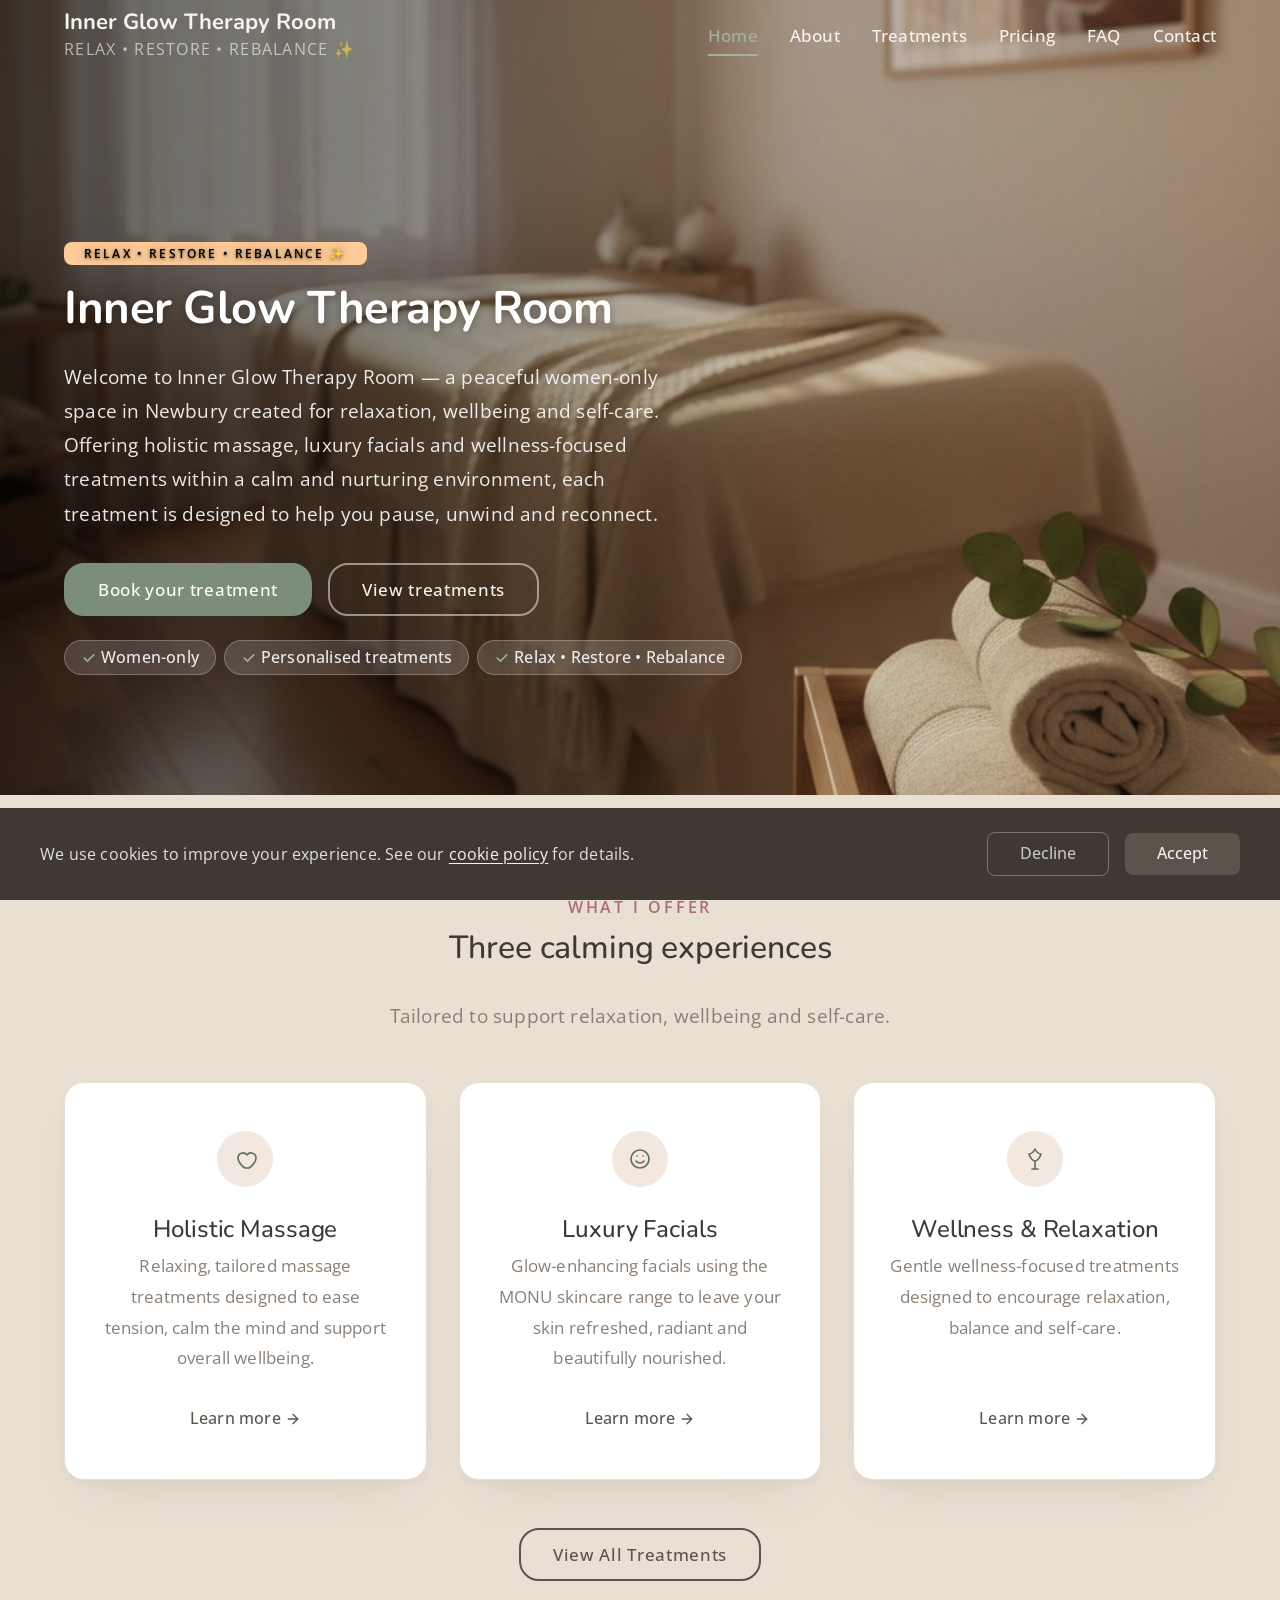
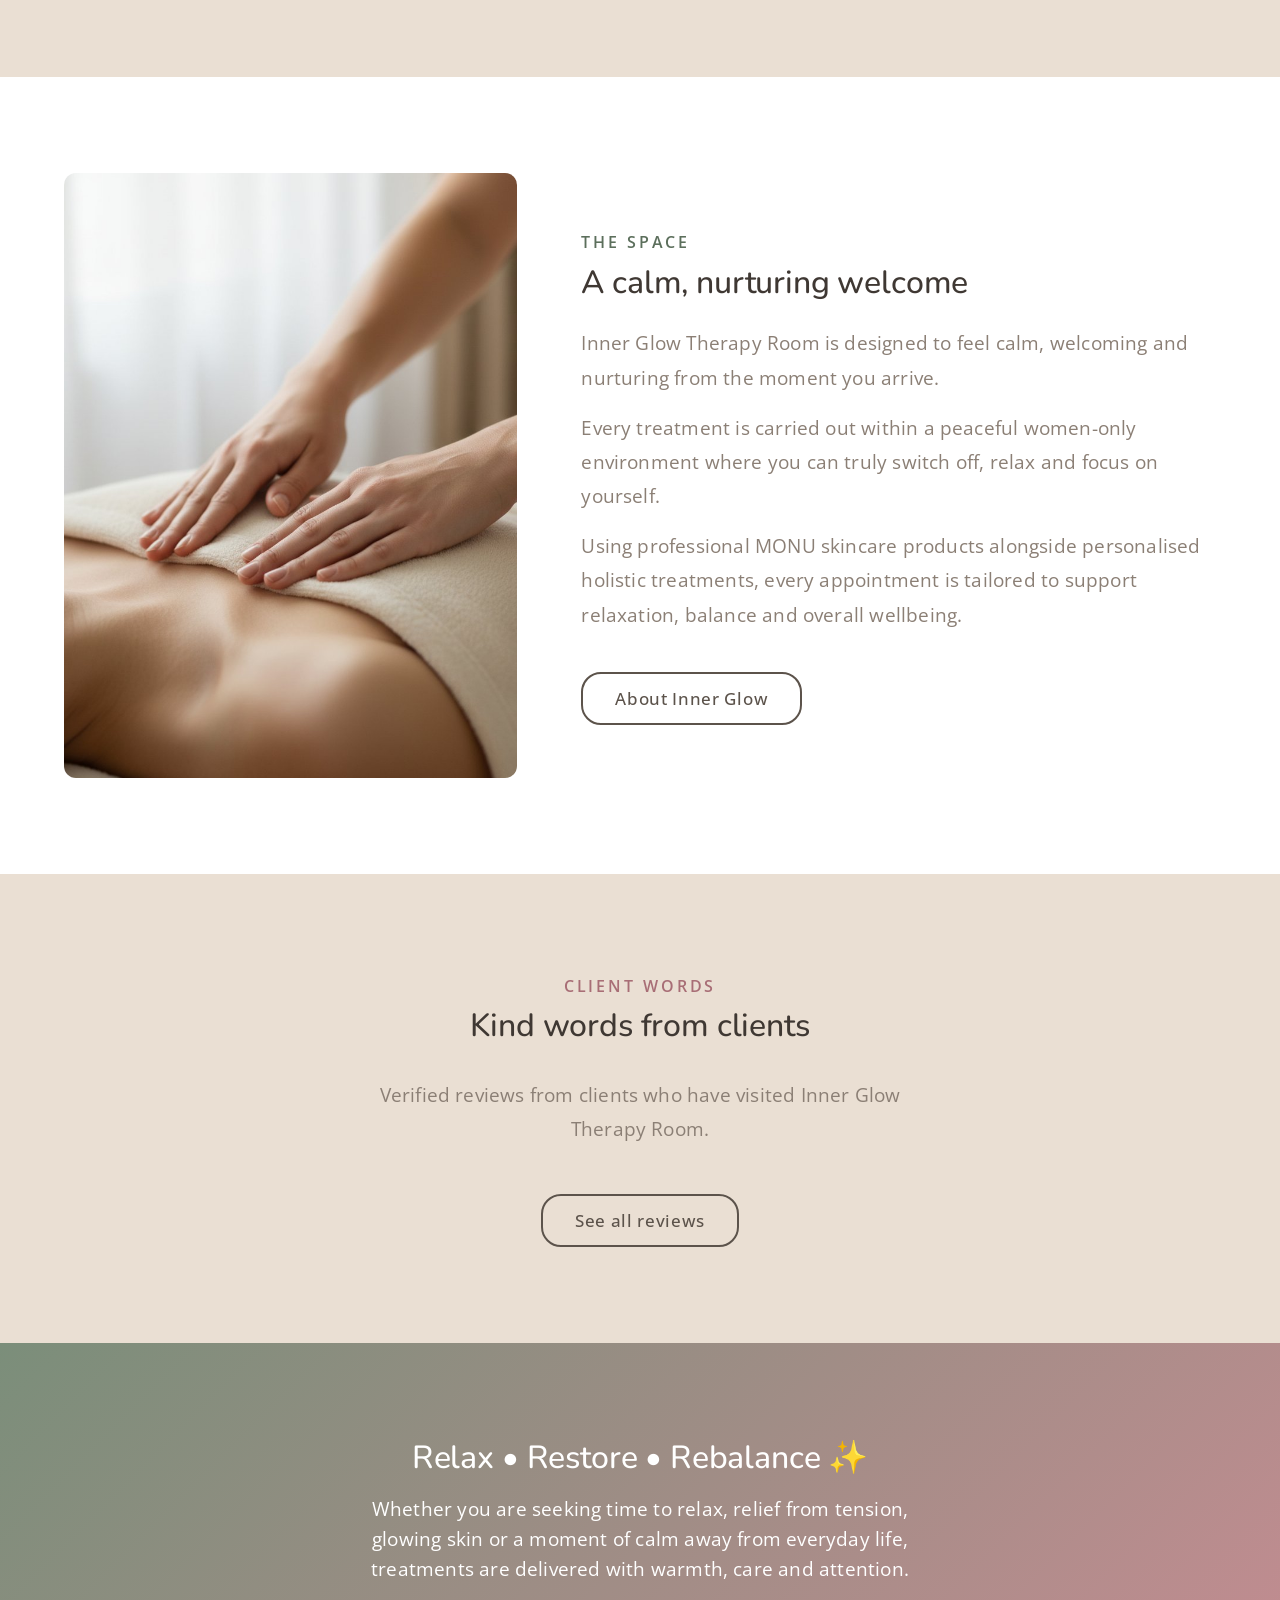
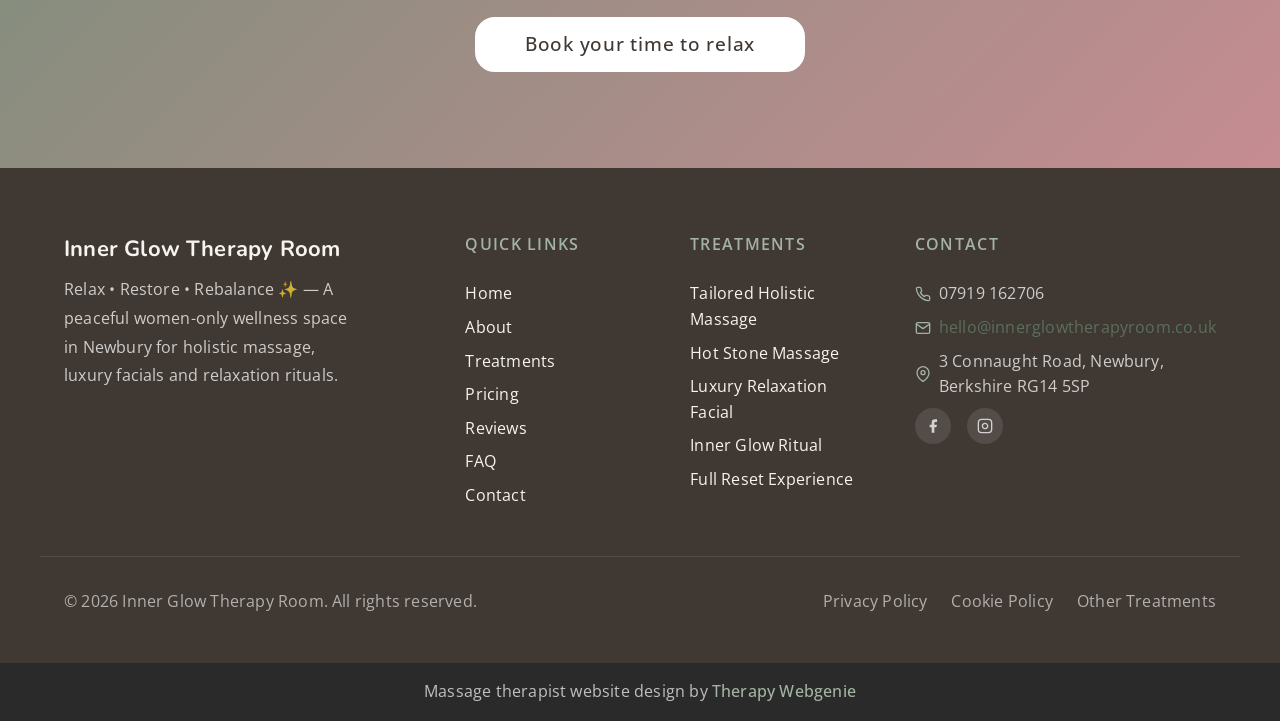
==== commit 81abeaa2: "Cache-bust: bump CSS ?v= params for template v1.7.27" ====
--- a/index.html
+++ b/index.html
@@ -21,9 +21,9 @@
   <link rel="preconnect" href="https://fonts.gstatic.com" crossorigin>
   <link rel="icon" href="images/favicon.png" type="image/png" sizes="96x96">
   <link rel="apple-touch-icon" href="images/apple-touch-icon.png">
-  <link rel="stylesheet" href="css/base.css?v=1725">
-  <link rel="stylesheet" href="css/components.css?v=1725">
-  <link rel="stylesheet" href="css/theme.css?v=1725">
+  <link rel="stylesheet" href="css/base.css?v=1727">
+  <link rel="stylesheet" href="css/components.css?v=1727">
+  <link rel="stylesheet" href="css/theme.css?v=1727">
   <!-- PROFILE:schema -->
     <script type="application/ld+json">
     {
--- a/css/components.css
+++ b/css/components.css
@@ -791,6 +791,45 @@
   transform: translateY(-7px) rotate(-45deg);
 }
 
+/* v1.7.27 (11-11-2026): .nav-scroll--branded - the compact scroll bar in the
+   brand colour, with the logo on the left in place of the name and tagline.
+   Put <img class="nav-scroll__logo"> in .nav-scroll__brand; the logo must be
+   the light version that reads on the bar colour. Tokens: --nav-scroll-bg
+   (defaults to --color-primary), --nav-scroll-text (defaults to
+   --nav-bar-text, then white), --nav-scroll-height (64px) and
+   --nav-scroll-logo-height (52px): big enough for a wordmark to read.
+   Made for counsellingwithyuzi.com. */
+.nav-scroll--branded {
+  background-color: var(--nav-scroll-bg, var(--color-primary));
+  border-bottom-color: transparent;
+}
+
+.nav-scroll--branded .nav-scroll__inner {
+  height: var(--nav-scroll-height, 64px);
+}
+
+.nav-scroll--branded .nav-scroll__logo {
+  height: var(--nav-scroll-logo-height, 52px);
+}
+
+.nav-scroll--branded .nav-scroll__name,
+.nav-scroll--branded .nav-scroll__title,
+.nav-scroll--branded .nav-scroll__phone,
+.nav-scroll--branded .nav-scroll__phone svg,
+.nav-scroll--branded .nav-scroll__phone-icon,
+.nav-scroll--branded .nav-scroll__wa-icon {
+  color: var(--nav-scroll-text, var(--nav-bar-text, #FFFFFF));
+}
+
+.nav-scroll--branded .nav-scroll__phone:hover {
+  color: var(--nav-scroll-text, var(--nav-bar-text, #FFFFFF));
+  opacity: 0.85;
+}
+
+.nav-scroll--branded .nav-scroll__toggle-bar {
+  background-color: var(--nav-scroll-text, var(--nav-bar-text, #FFFFFF));
+}
+
 /* =============================================
    HERO
    ============================================= */
@@ -2361,7 +2400,8 @@
 .card__title {
   font-size: var(--text-h3-desktop);
   margin-top: var(--space-xs);
-  margin-bottom: var(--space-sm);
+  /* v1.7.27 token hook: --card-title-gap, the space under a card title */
+  margin-bottom: var(--card-title-gap, var(--space-sm));
 }
 
 .card__text {
@@ -12374,6 +12414,17 @@
   max-height: var(--nav-logo-height, 56px);
 }
 
+/* Header height (v1.7.26): a site whose logo looks tight sets
+   --nav-height in theme.css (88px gives a 56px logo 16px of white space above
+   and below). The phone menu starts below the header at any height. */
+.nav__inner {
+  height: var(--nav-height, 72px);
+}
+
+.nav__mobile {
+  padding-top: calc(var(--nav-height, 72px) + var(--space-xl));
+}
+
 /* Pricing: text after a pricing card sat flush against it. */
 .pricing-single:not(:last-child),
 .pricing-grid:not(:last-child) {
@@ -12400,3 +12451,70 @@
     margin-right: calc((100% - var(--quals-row-width)) / 2);
   }
 }
+
+/* v1.7.27 (10-11-2026): .steps--numerals - the same steps with a large, light
+   numeral (write it as 01, 02, 03) in place of the dark circle, and the step
+   title at full h3 size, all centred. Made for
+   a converted site whose original used big thin sage numbers (allansalmon.com).
+   Token: --step-numeral-color (defaults to the accent colour). Do not combine
+   with .steps--connected: the connector line is drawn for the circle. */
+.steps--numerals .step {
+  padding: 0;
+}
+
+.steps--numerals .step__number {
+  width: auto;
+  height: auto;
+  background: none;
+  border-radius: 0;
+  color: var(--step-numeral-color, var(--color-accent));
+  font-family: var(--font-heading);
+  font-weight: 300;
+  font-size: 3rem;
+  line-height: 1;
+  margin: 0 0 var(--space-lg);
+}
+
+.steps--numerals .step__title {
+  font-size: var(--text-h3-desktop);
+  margin-bottom: var(--space-md);
+}
+
+/* v1.7.27 (10-11-2026): .nav--sticky - the full header stays at the top of the
+   screen while the page scrolls (allansalmon.com's original did this). Anchor
+   links land below it. Use instead of .nav-scroll, not with it. */
+.nav--sticky {
+  position: sticky;
+  top: 0;
+}
+
+html:has(.nav--sticky) {
+  scroll-padding-top: var(--nav-height, 72px);
+}
+
+/* v1.7.27 (11-11-2026): people keep their heads, framed as portraits. Rick,
+   after Yuzi's tall portrait on counsellingwithyuzi.com sat in a wide box,
+   cropped from the middle (head cut), then from the top (head and shoulders
+   only): "ensure no site cuts off anyones head" and "make the picture more
+   portrait". The background-photo intro box now has the same 3:4 portrait
+   shape as .intro__image, and every person photo shown with cover is cropped
+   mostly from the bottom (20% from the top), never from the middle. A site
+   can move one photo with an inline --photo-focus: center 10%. */
+.intro__image-wrap {
+  aspect-ratio: 3 / 4;
+  min-height: 0;
+}
+
+.intro__image-wrap,
+.about-hero__image-wrap,
+.about-split-third__image-wrap {
+  background-position: var(--photo-focus, center 20%);
+}
+
+.intro__image,
+.about-hero__image,
+.team-member__image,
+.team-list-item__avatar,
+.testimonial__avatar {
+  object-position: var(--photo-focus, center 20%);
+}
